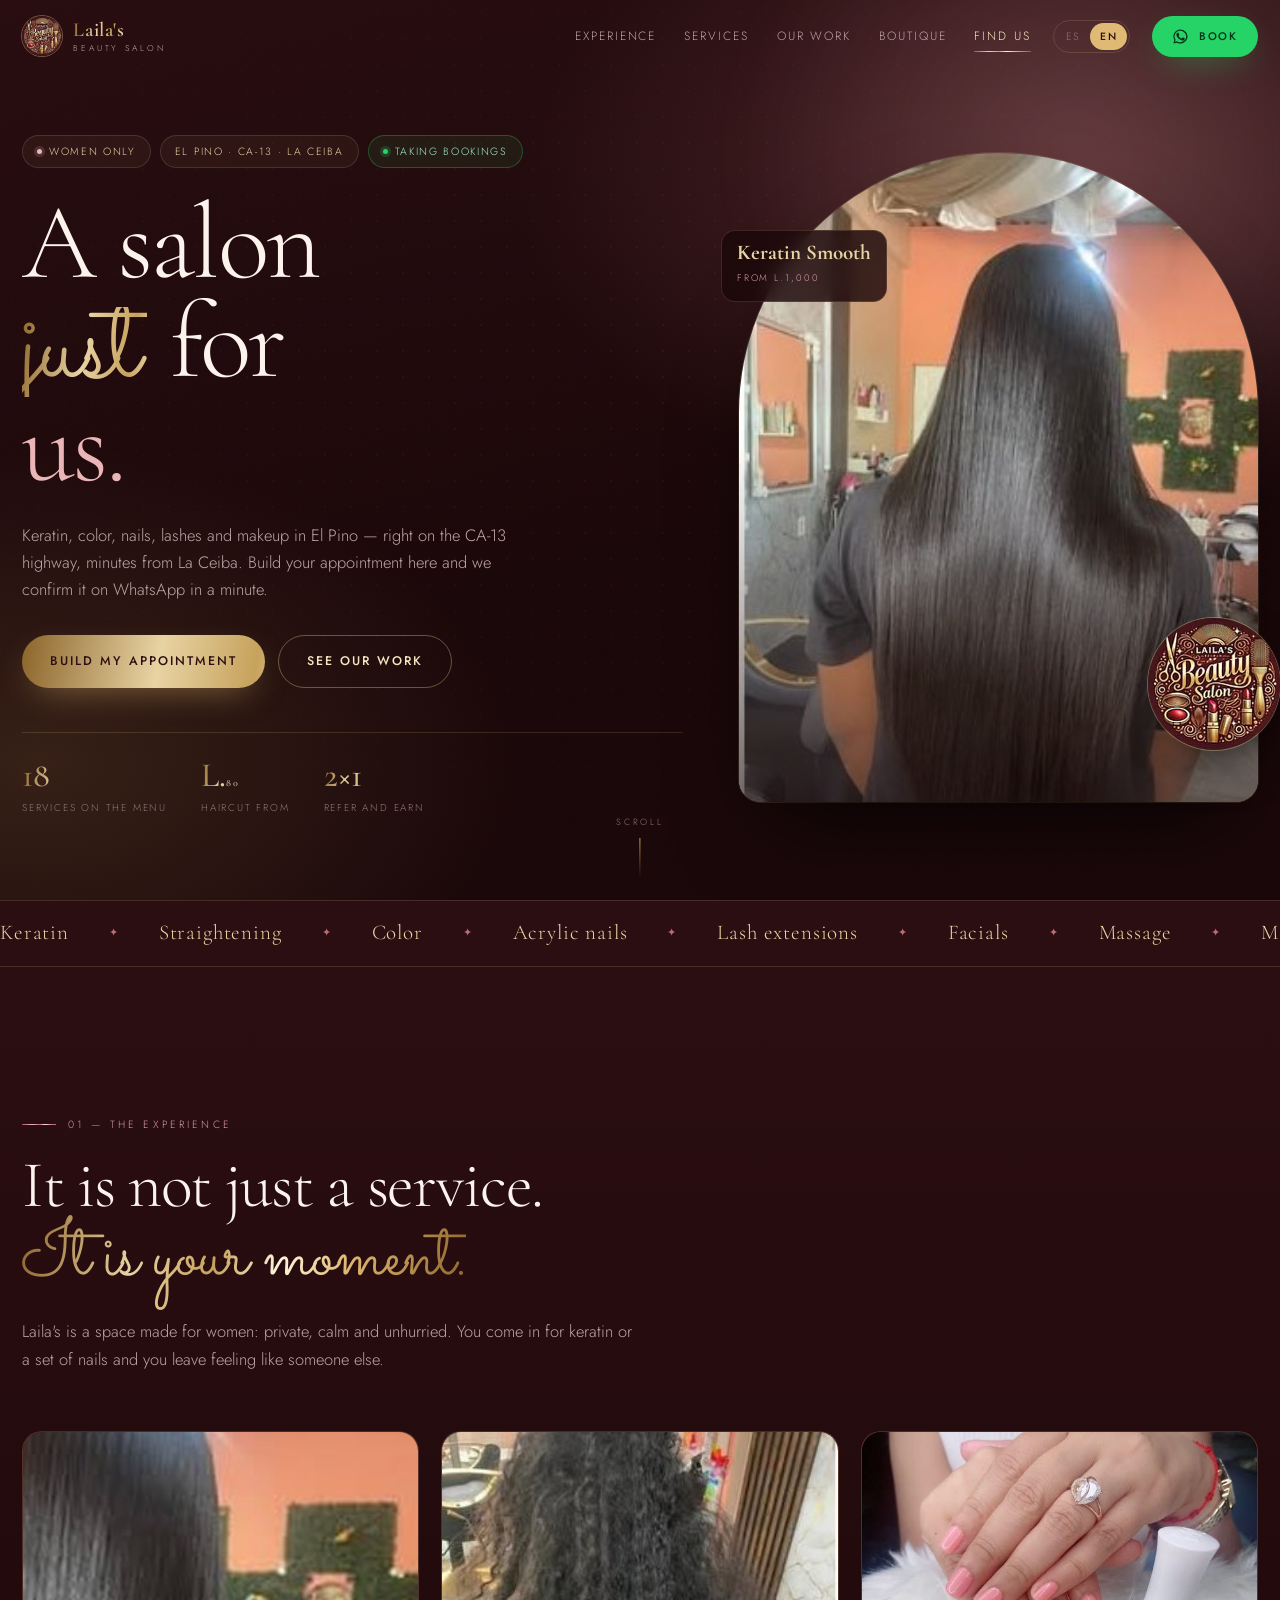
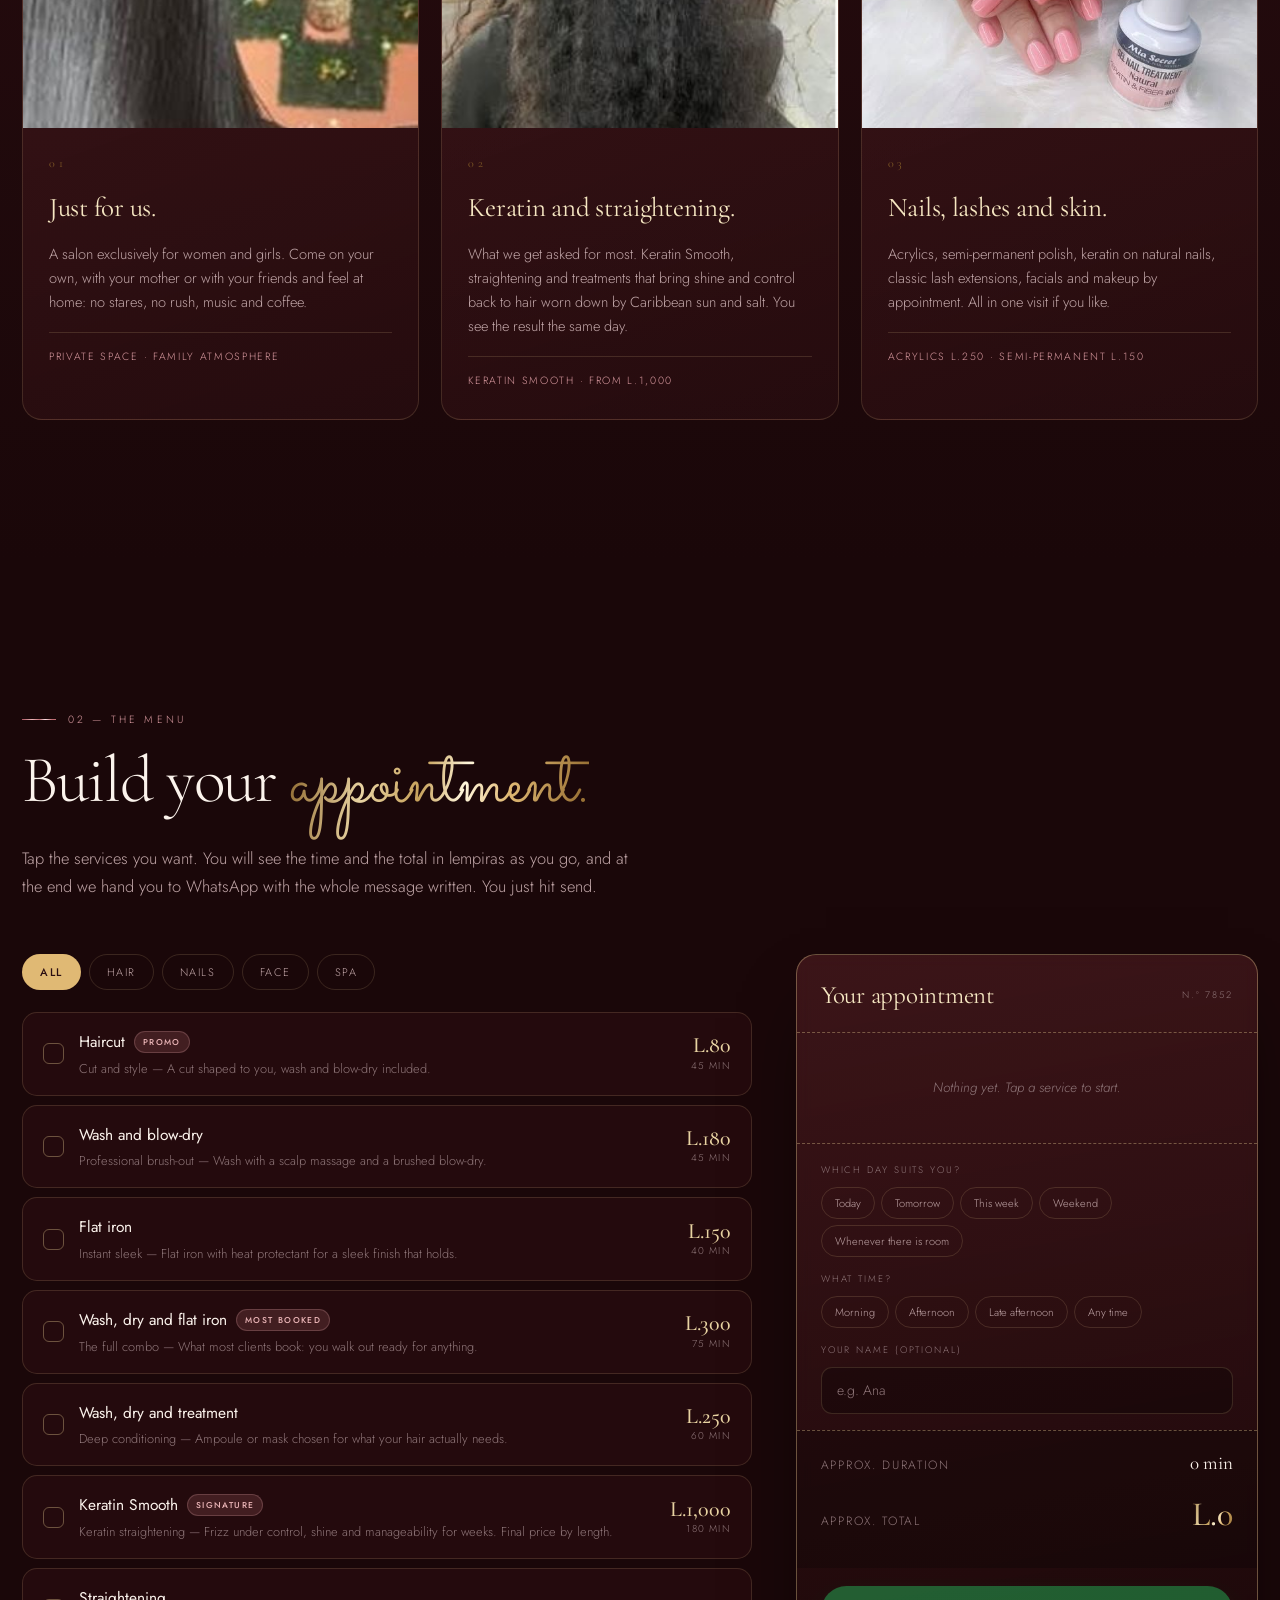
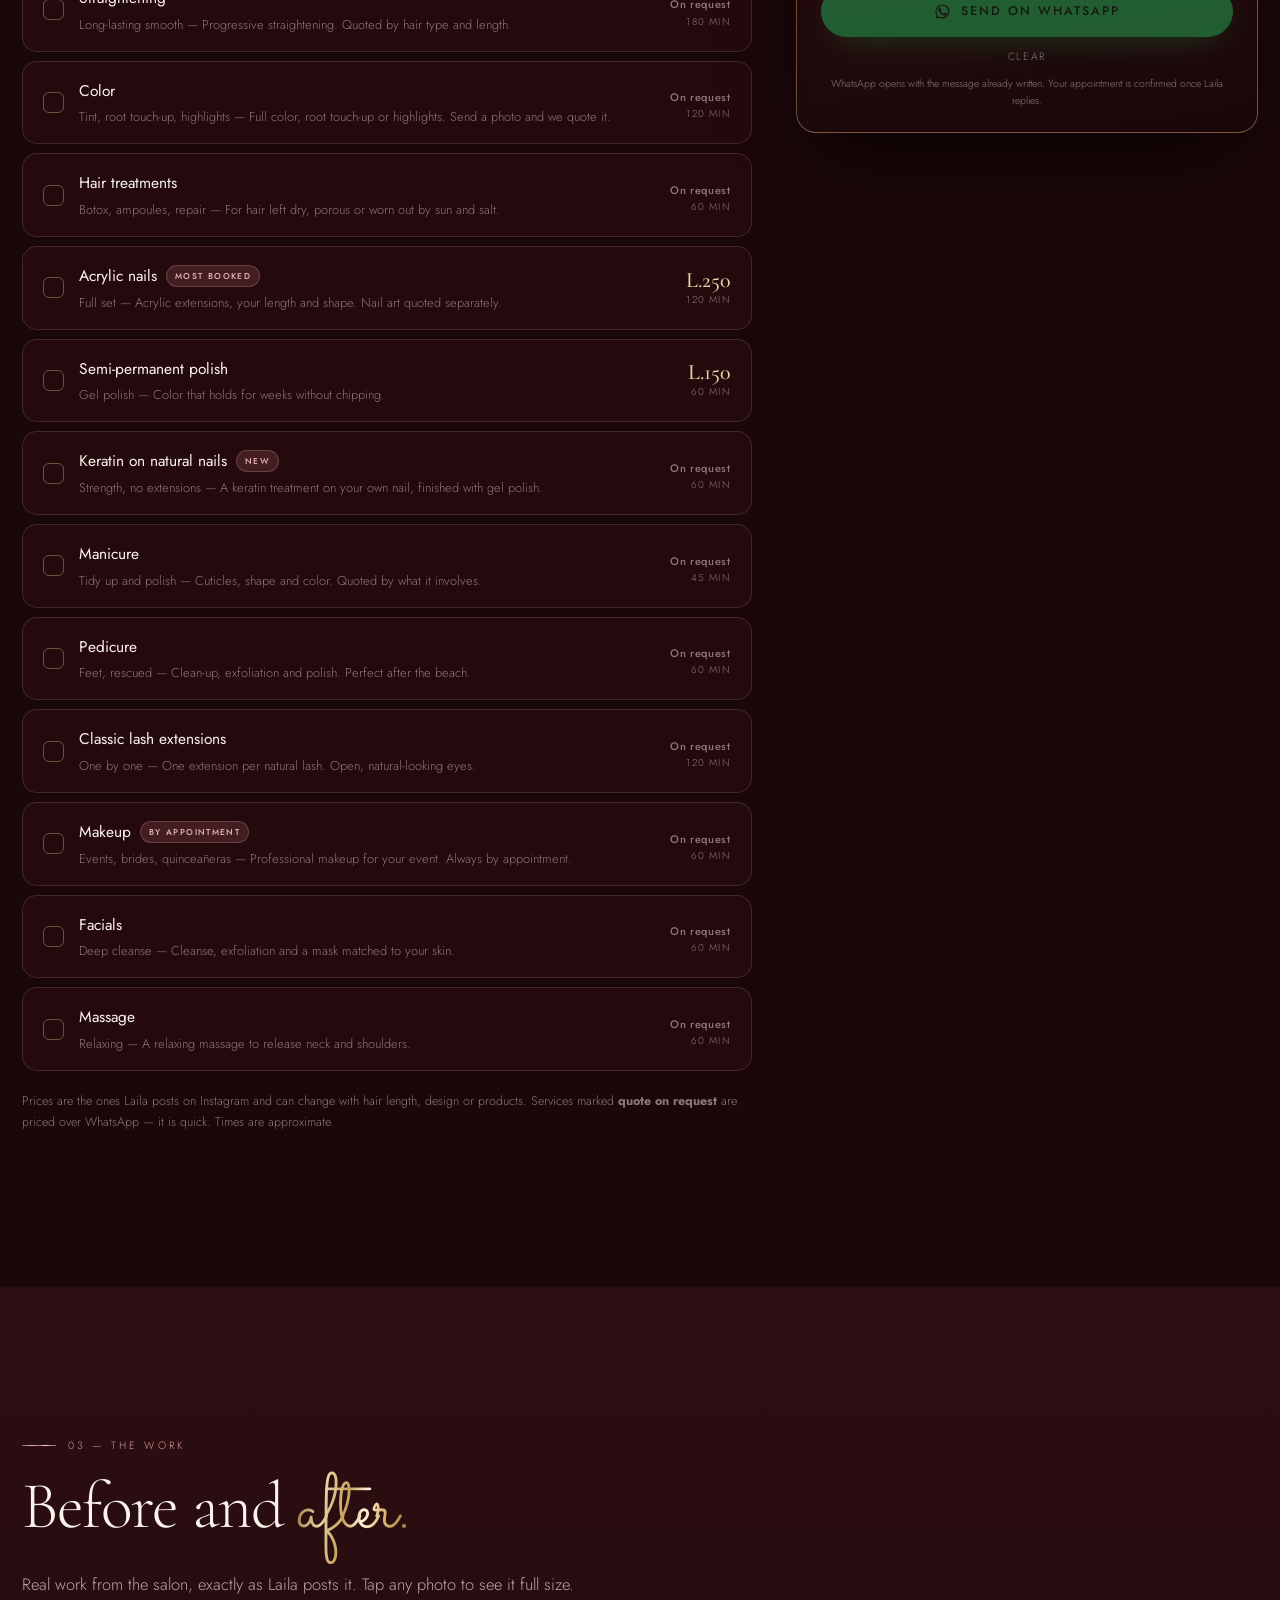
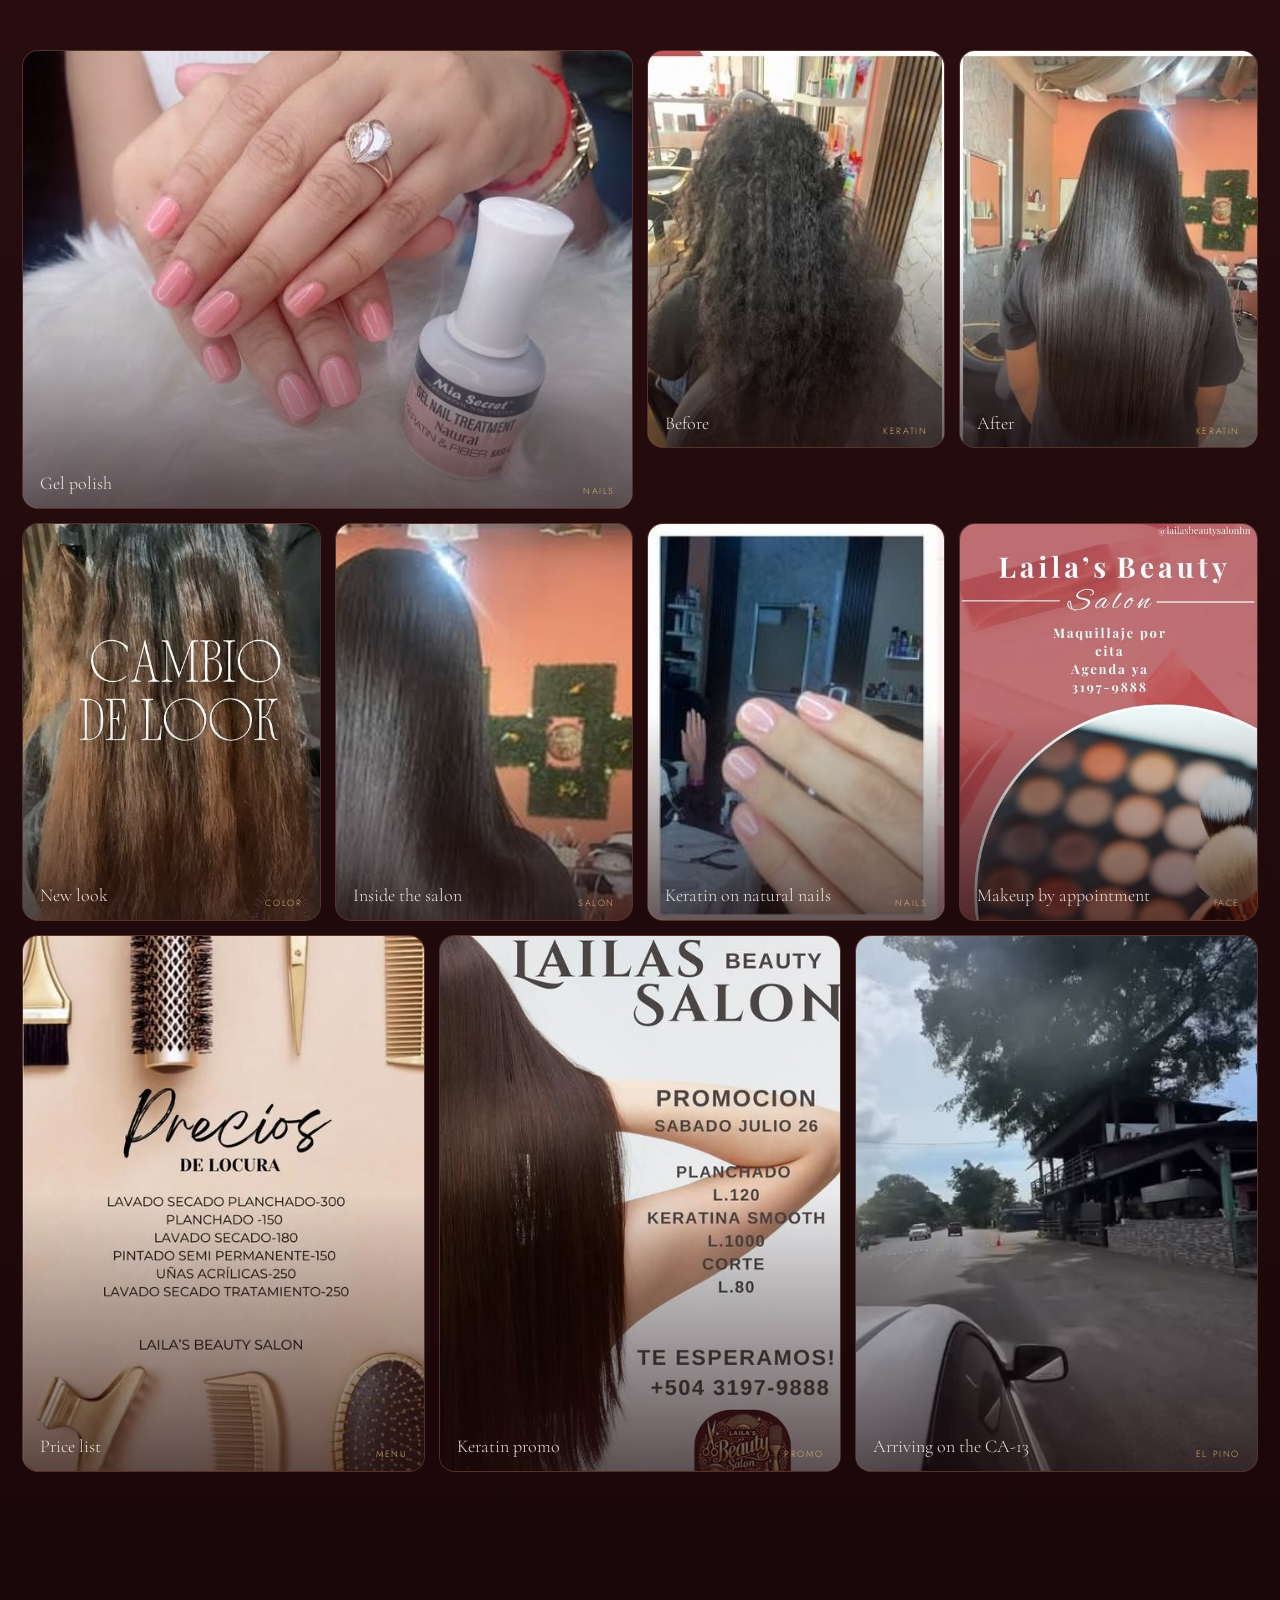
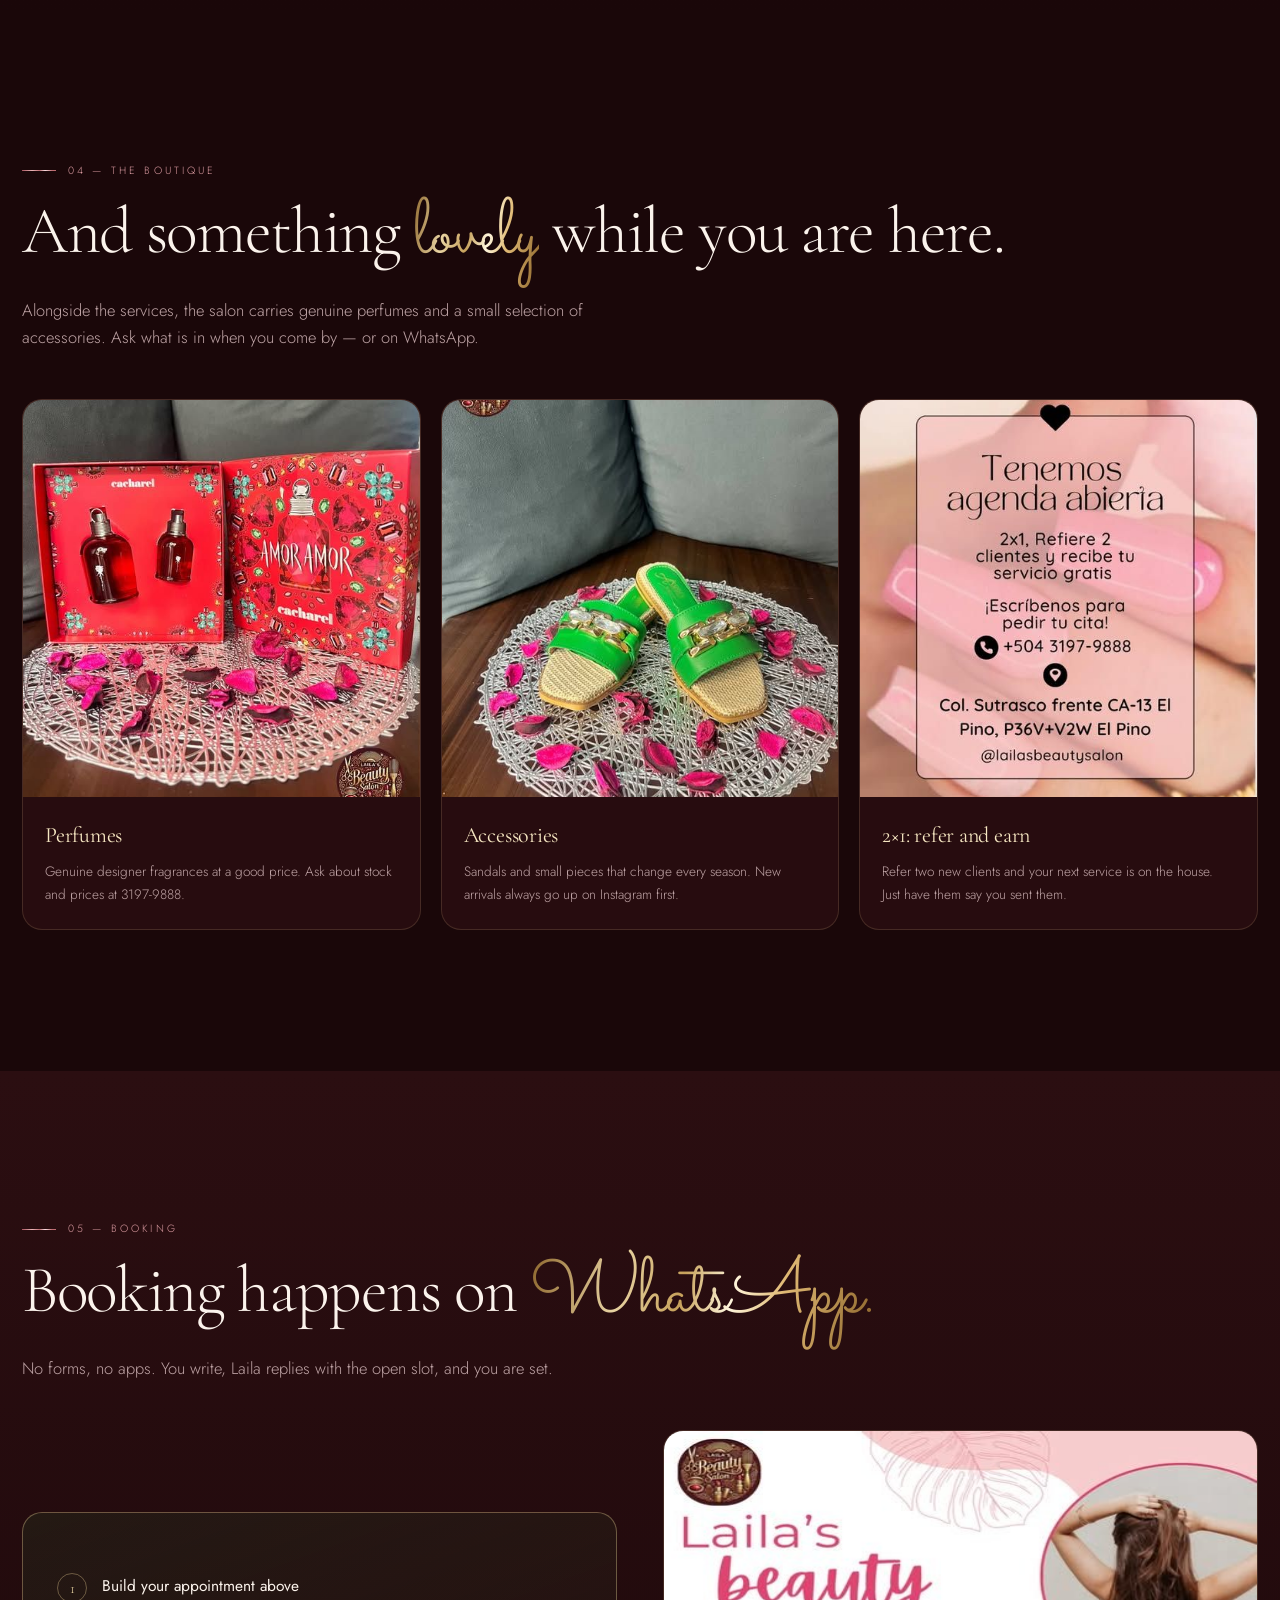
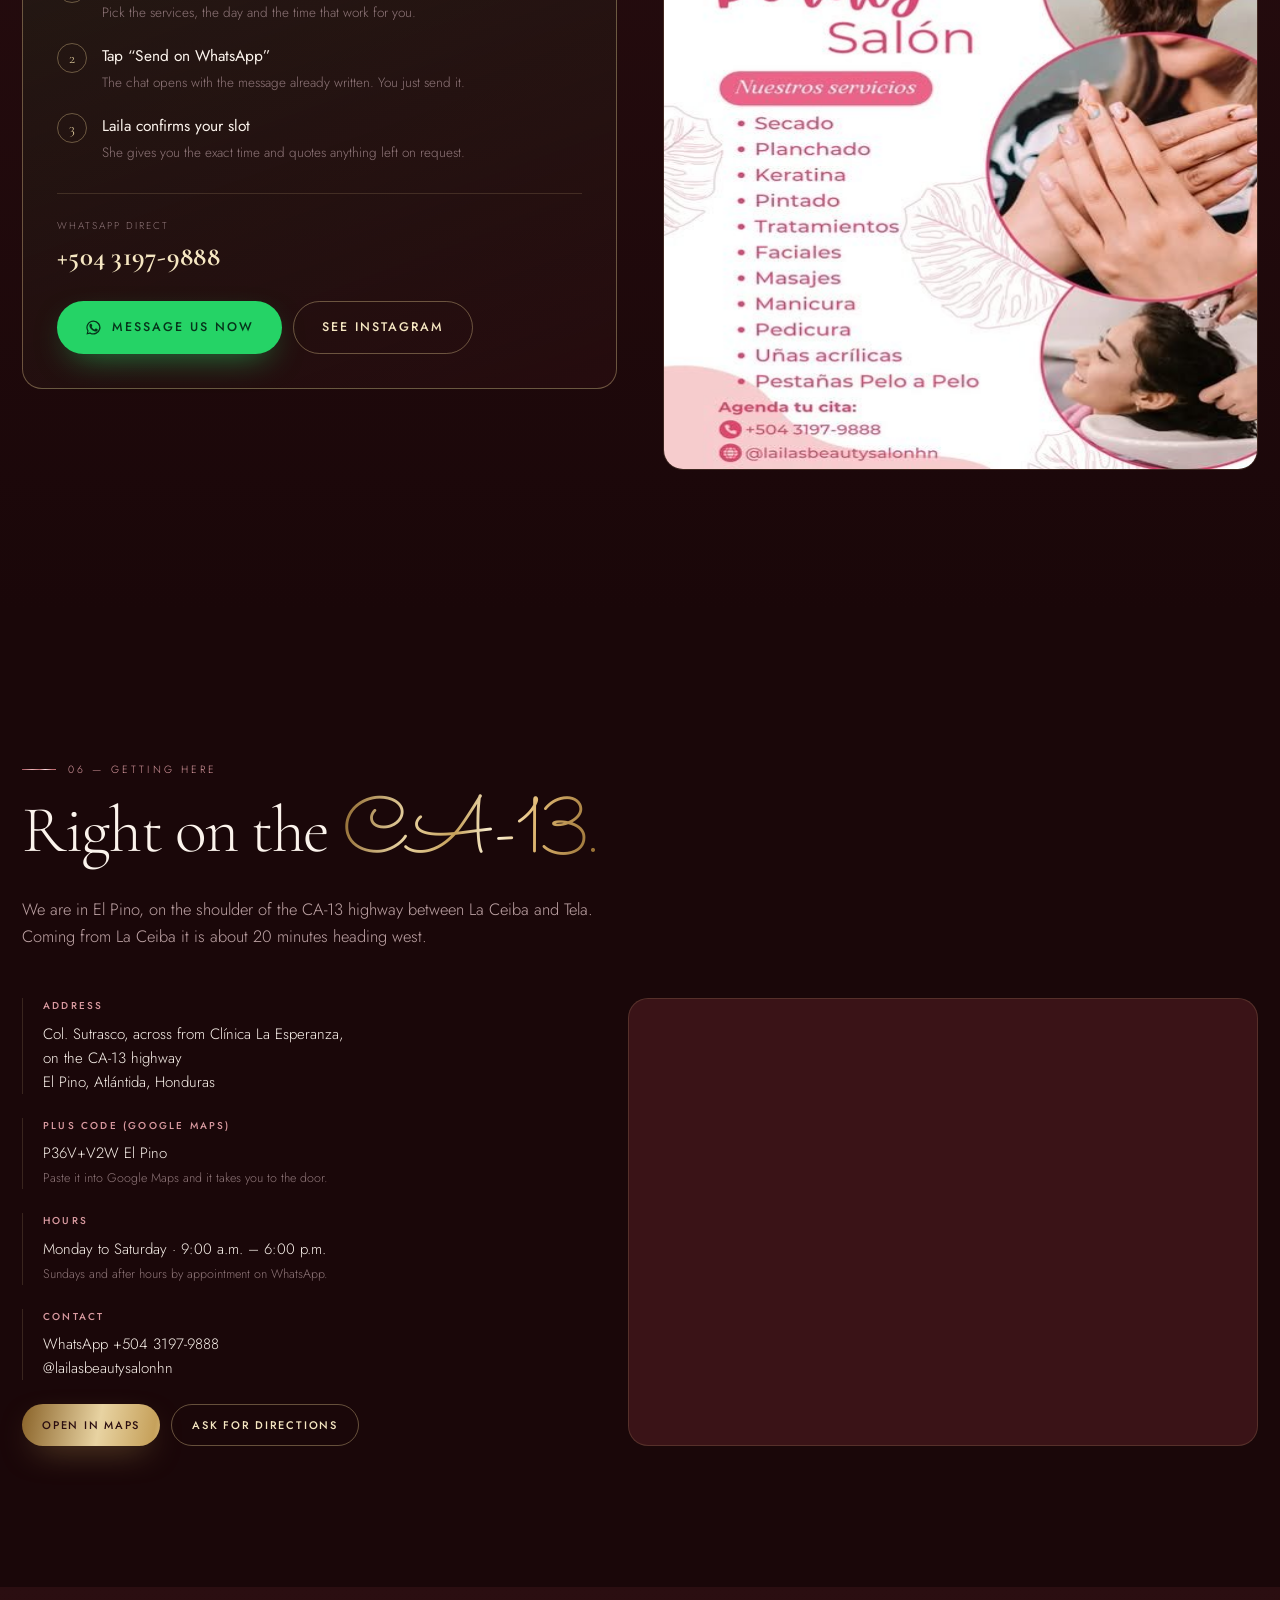
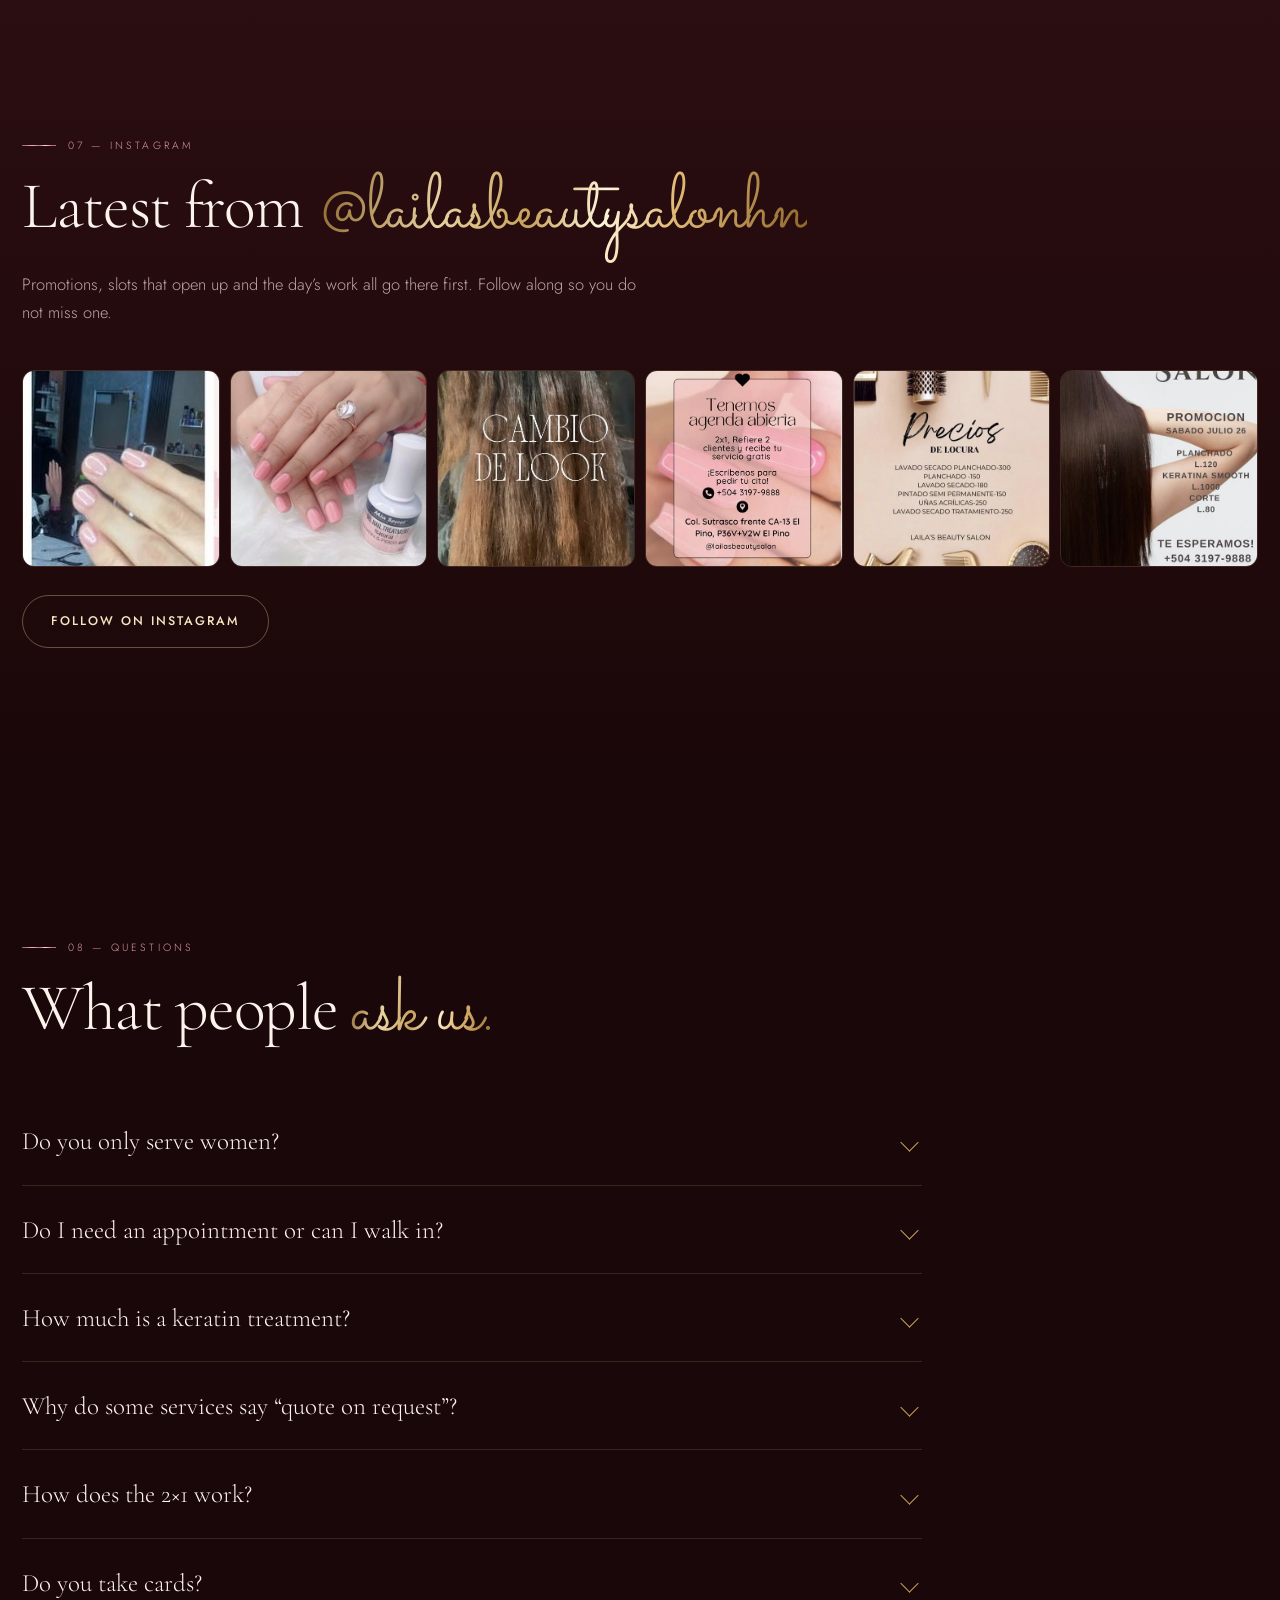
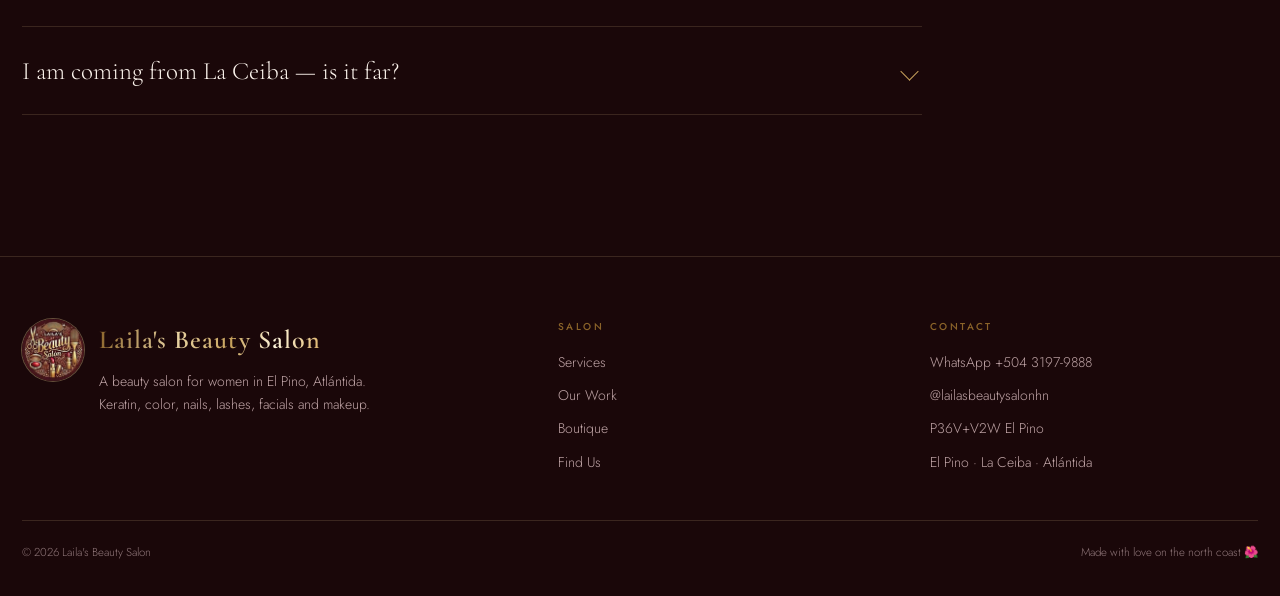
==== index.html @ b8dff47d "Laila's Beauty Salon — women-only salon site with WhatsApp booking Static site for Laila's Beauty Sa" ====
<!DOCTYPE html>
<html lang="es">
<head>
  <meta charset="UTF-8">
  <meta name="viewport" content="width=device-width, initial-scale=1.0">
  <title>Laila's Beauty Salon — Salón de belleza para mujeres · El Pino, La Ceiba</title>
  <meta name="description" content="Laila's Beauty Salon: keratinas, alisados, color, uñas acrílicas, pestañas pelo a pelo, faciales y maquillaje. Un salón solo para mujeres en El Pino, sobre la CA-13 a minutos de La Ceiba, Atlántida. Agenda tu cita por WhatsApp al +504 3197-9888.">
  <meta name="theme-color" content="#1a0709">
  <link rel="canonical" href="https://thejohncarter-ai.github.io/lailas-beauty-salon/">

  <meta property="og:type" content="website">
  <meta property="og:site_name" content="Laila's Beauty Salon">
  <meta property="og:title" content="Laila's Beauty Salon — Un salón solo para nosotras · El Pino, La Ceiba">
  <meta property="og:description" content="Keratinas, color, uñas, pestañas y maquillaje. Agenda por WhatsApp al +504 3197-9888.">
  <meta property="og:image" content="https://thejohncarter-ai.github.io/lailas-beauty-salon/assets/og.jpg">
  <meta property="og:url" content="https://thejohncarter-ai.github.io/lailas-beauty-salon/">
  <meta property="og:locale" content="es_HN">
  <meta property="og:locale:alternate" content="en_US">
  <meta name="twitter:card" content="summary_large_image">

  <link rel="icon" href="assets/favicon.svg" type="image/svg+xml">
  <link rel="apple-touch-icon" href="assets/apple-touch-icon.png">

  <link rel="preconnect" href="https://fonts.googleapis.com">
  <link rel="preconnect" href="https://fonts.gstatic.com" crossorigin>
  <link href="https://fonts.googleapis.com/css2?family=Cormorant+Garamond:ital,wght@0,300;0,400;0,500;0,600;1,300;1,400&family=Jost:wght@200;300;400;500&family=Sacramento&display=swap" rel="stylesheet">
  <link rel="stylesheet" href="css/style.css">

  <script type="application/ld+json">
  {
    "@context": "https://schema.org",
    "@type": "BeautySalon",
    "name": "Laila's Beauty Salon",
    "description": "Salón de belleza para mujeres en El Pino, Atlántida. Keratinas, alisados, color, uñas acrílicas, pestañas pelo a pelo, faciales, masajes y maquillaje.",
    "image": "https://thejohncarter-ai.github.io/lailas-beauty-salon/assets/og.jpg",
    "url": "https://thejohncarter-ai.github.io/lailas-beauty-salon/",
    "telephone": "+504-3197-9888",
    "priceRange": "L",
    "currenciesAccepted": "HNL",
    "address": {
      "@type": "PostalAddress",
      "streetAddress": "Col. Sutrasco, frente a Clínica La Esperanza, carretera CA-13",
      "addressLocality": "El Pino",
      "addressRegion": "Atlántida",
      "addressCountry": "HN"
    },
    "areaServed": ["El Pino", "La Ceiba", "El Porvenir", "Atlántida"],
    "sameAs": ["https://www.instagram.com/lailasbeautysalonhn"],
    "audience": { "@type": "PeopleAudience", "suggestedGender": "female" },
    "hasOfferCatalog": {
      "@type": "OfferCatalog",
      "name": "Servicios",
      "itemListElement": [
        { "@type": "Offer", "itemOffered": { "@type": "Service", "name": "Keratina Smooth" }, "price": "1000", "priceCurrency": "HNL" },
        { "@type": "Offer", "itemOffered": { "@type": "Service", "name": "Lavado, secado y planchado" }, "price": "300", "priceCurrency": "HNL" },
        { "@type": "Offer", "itemOffered": { "@type": "Service", "name": "Uñas acrílicas" }, "price": "250", "priceCurrency": "HNL" },
        { "@type": "Offer", "itemOffered": { "@type": "Service", "name": "Pintado semipermanente" }, "price": "150", "priceCurrency": "HNL" },
        { "@type": "Offer", "itemOffered": { "@type": "Service", "name": "Corte de cabello" }, "price": "80", "priceCurrency": "HNL" }
      ]
    }
  }
  </script>
</head>

<body class="grain">

<!-- ===== PRELOADER ===== -->
<div id="preloader">
  <div style="display:grid;place-items:center">
    <div class="pre__seal"><img src="assets/logo.jpg" alt="Laila's Beauty Salon"></div>
    <div class="pre__bar"></div>
    <div class="pre__word">Bienvenida</div>
  </div>
</div>

<!-- ===== CURSOR ===== -->
<div class="cursor is-hidden" id="cursor"><span class="cursor__dot"></span><span class="cursor__ring"></span></div>

<!-- ===== NAV ===== -->
<header class="nav" id="nav">
  <div class="nav__in">
    <a href="#top" class="brand">
      <span class="brand__seal"><img src="assets/logo.jpg" alt="" width="40" height="40"></span>
      <span class="brand__txt">
        <span class="brand__name">Laila's</span>
        <span class="brand__sub">Beauty Salon</span>
      </span>
    </a>
    <nav class="nav__links">
      <a href="#experiencia" data-i18n="nav.exp">Experiencia</a>
      <a href="#servicios" data-i18n="nav.menu">Servicios</a>
      <a href="#trabajos" data-i18n="nav.work">Trabajos</a>
      <a href="#boutique" data-i18n="nav.shop">Boutique</a>
      <a href="#ubicacion" data-i18n="nav.loc">Ubicación</a>
    </nav>
    <div class="lang" role="group" aria-label="Idioma / Language">
      <button class="lang__btn is-active" data-lang="es" aria-pressed="true">ES</button>
      <button class="lang__btn" data-lang="en" aria-pressed="false">EN</button>
    </div>
    <a href="#reservar" class="btn btn--wa btn--sm js-hide-sm" data-cursor="book">
      <svg viewBox="0 0 24 24" fill="currentColor"><path d="M17.5 14.4c-.3-.2-1.7-.9-2-1-.3-.1-.5-.1-.7.1-.2.3-.7 1-.9 1.2-.2.2-.3.2-.6.1-.3-.2-1.2-.5-2.3-1.4-.9-.8-1.4-1.7-1.6-2-.2-.3 0-.5.1-.6l.5-.5c.1-.2.2-.3.3-.5 0-.2 0-.4-.1-.5 0-.2-.7-1.6-.9-2.2-.2-.6-.5-.5-.7-.5h-.6c-.2 0-.5.1-.8.4-.3.3-1 1-1 2.5s1.1 2.9 1.2 3.1c.1.2 2.1 3.2 5 4.4.7.3 1.2.5 1.7.6.7.2 1.3.2 1.8.1.6-.1 1.7-.7 1.9-1.4.2-.7.2-1.3.2-1.4-.1-.2-.3-.3-.5-.4z"/><path d="M12 2a10 10 0 00-8.6 15.1L2 22l5-1.3A10 10 0 1012 2zm0 18.2c-1.6 0-3.1-.4-4.4-1.2l-.3-.2-3 .8.8-2.9-.2-.3A8.2 8.2 0 1112 20.2z"/></svg>
      <span data-i18n="nav.book">Agendar</span>
    </a>
    <button class="burger" id="burger" aria-label="Menú" aria-expanded="false" aria-controls="mobileMenu"><span></span><span></span><span></span></button>
  </div>
</header>

<div class="mmenu" id="mobileMenu" aria-hidden="true">
  <a href="#experiencia" data-i18n="nav.exp">Experiencia</a>
  <a href="#servicios" data-i18n="nav.menu">Servicios</a>
  <a href="#trabajos" data-i18n="nav.work">Trabajos</a>
  <a href="#boutique" data-i18n="nav.shop">Boutique</a>
  <a href="#ubicacion" data-i18n="nav.loc">Ubicación</a>
  <a href="#reservar" data-i18n="nav.book">Agendar</a>
  <div class="mmenu__foot" data-i18n="mmenu.foot">El Pino, Atlántida · WhatsApp +504 3197-9888</div>
</div>

<main id="top">

  <!-- ===== HERO ===== -->
  <section class="hero">
    <div class="hero__bg"><span class="hero__glow" data-parallax="0.02"></span></div>
    <div class="hero__in">
      <div>
        <div class="pills">
          <span class="pill"><i></i><span data-i18n="hero.pill1">Solo para mujeres</span></span>
          <span class="pill"><span data-i18n="hero.pill2">El Pino · CA-13 · La Ceiba</span></span>
          <span class="pill pill--wa"><i></i><span data-i18n="hero.pill3">Agenda abierta</span></span>
        </div>

        <h1>
          <span class="ln"><span data-i18n="hero.l1">Un salón</span></span>
          <span class="ln"><span data-i18n="hero.l2"><em>solo</em> para</span></span>
          <span class="ln"><span class="thin" data-i18n="hero.l3">nosotras.</span></span>
        </h1>

        <p class="hero__sub" data-i18n="hero.sub">Keratinas, color, uñas, pestañas y maquillaje en El Pino — sobre la carretera CA-13, a minutos de La Ceiba. Arma tu cita aquí y te la confirmamos por WhatsApp en un minuto.</p>

        <div class="hero__cta">
          <a href="#servicios" class="btn btn--gold magnetic" data-cursor="book" data-i18n="hero.cta1">Armar mi cita</a>
          <a href="#trabajos" class="btn btn--ghost magnetic" data-i18n="hero.cta2">Ver trabajos</a>
        </div>

        <div class="hero__stats">
          <div class="stat"><b data-count="17" id="svcCount">0</b><span data-i18n="hero.s1">Servicios en carta</span></div>
          <div class="stat"><b>L.<span data-count="80">0</span></b><span data-i18n="hero.s2">Corte desde</span></div>
          <div class="stat"><b>2×1</b><span data-i18n="hero.s3">Refiere y ganas</span></div>
        </div>
      </div>

      <div class="hero__art">
        <div class="hero__frame" data-parallax="0.012">
          <img src="assets/img/work/keratina-despues.jpg" alt="Cabello alisado con keratina en Laila's Beauty Salon" fetchpriority="high" width="294" height="412">
        </div>
        <div class="hero__tag">
          <b data-i18n="hero.tagB">Keratina Smooth</b>
          <span data-i18n="hero.tagS">Desde L.1,000</span>
        </div>
        <div class="hero__seal"><img src="assets/logo.jpg" alt="Sello Laila's Beauty Salon"></div>
      </div>
    </div>
    <div class="scroller"><span data-i18n="hero.scroll">Desliza</span><i></i></div>
  </section>

  <!-- ===== MARQUEE ===== -->
  <div class="marquee" aria-hidden="true">
    <div class="marquee__row" id="marquee"></div>
  </div>

  <!-- ===== EXPERIENCIA ===== -->
  <section class="sec sec--alt" id="experiencia">
    <div class="wrap">
      <div class="reveal">
        <span class="kicker" data-i18n="exp.kicker">01 — La experiencia</span>
        <h2 data-i18n="exp.title">No es solo un servicio.<br><em>Es tu momento.</em></h2>
        <p class="lede" data-i18n="exp.lede">Laila's es un espacio pensado para mujeres: privado, tranquilo y sin prisa. Vienes por una keratina o unas uñas y sales sintiéndote otra.</p>
      </div>

      <div class="exp__grid">
        <article class="card tilt reveal">
          <div class="card__img"><img src="assets/img/work/salon-interior-sm.jpg" alt="Interior del salón" loading="lazy" width="365" height="640"></div>
          <div class="card__body">
            <span class="card__n">01</span>
            <h3 data-i18n="exp.c1.t">Solo para nosotras.</h3>
            <p data-i18n="exp.c1.b">Un salón exclusivo para mujeres y niñas. Puedes venir sola, con tu mamá o con tus amigas y sentirte en casa: sin miradas, sin apuros, con música y café.</p>
            <div class="card__foot" data-i18n="exp.c1.f">Espacio privado · Ambiente familiar</div>
          </div>
        </article>

        <article class="card tilt reveal">
          <div class="card__img"><img src="assets/img/work/keratina-antes-sm.jpg" alt="Cabello antes de la keratina" loading="lazy" width="294" height="412"></div>
          <div class="card__body">
            <span class="card__n">02</span>
            <h3 data-i18n="exp.c2.t">Keratinas y alisados.</h3>
            <p data-i18n="exp.c2.b">Lo que más nos piden. Keratina Smooth, alisados y tratamientos que devuelven brillo y control al cabello dañado por el sol y la sal del Caribe. El resultado se ve el mismo día.</p>
            <div class="card__foot" data-i18n="exp.c2.f">Keratina Smooth · desde L.1,000</div>
          </div>
        </article>

        <article class="card tilt reveal">
          <div class="card__img"><img src="assets/img/work/unas-rosadas-sm.jpg" alt="Uñas con esmaltado permanente" loading="lazy" width="640" height="448"></div>
          <div class="card__body">
            <span class="card__n">03</span>
            <h3 data-i18n="exp.c3.t">Uñas, pestañas y rostro.</h3>
            <p data-i18n="exp.c3.b">Acrílicas, semipermanente, keratina en uña natural, pestañas pelo a pelo, faciales y maquillaje por cita. Todo en la misma visita si quieres.</p>
            <div class="card__foot" data-i18n="exp.c3.f">Acrílicas L.250 · Semipermanente L.150</div>
          </div>
        </article>
      </div>
    </div>
  </section>

  <!-- ===== SERVICIOS + CITA ===== -->
  <section class="sec" id="servicios">
    <div class="wrap">
      <div class="reveal">
        <span class="kicker" data-i18n="menu.kicker">02 — La carta</span>
        <h2 data-i18n="menu.title">Arma tu <em>cita.</em></h2>
        <p class="lede" data-i18n="menu.lede">Toca los servicios que quieres. Vas viendo el tiempo y el total en lempiras, y al final te llevamos a WhatsApp con todo escrito. Solo mandas el mensaje.</p>
      </div>

      <div class="menu__grid">
        <div class="reveal">
          <div class="chips" role="tablist" aria-label="Filtrar servicios">
            <button class="chip is-active" data-filter="all" aria-selected="true" data-i18n="menu.f.all">Todo</button>
            <button class="chip" data-filter="cabello" aria-selected="false" data-i18n="menu.f.hair">Cabello</button>
            <button class="chip" data-filter="unas" aria-selected="false" data-i18n="menu.f.nails">Uñas</button>
            <button class="chip" data-filter="rostro" aria-selected="false" data-i18n="menu.f.face">Rostro</button>
            <button class="chip" data-filter="spa" aria-selected="false" data-i18n="menu.f.spa">Spa</button>
          </div>
          <ul class="services" id="services"></ul>
          <p class="menu__note" data-i18n="menu.note">Los precios son los que Laila publica en Instagram y pueden cambiar según el largo del cabello, el diseño o los productos. Los servicios marcados <b>a consultar</b> se cotizan por WhatsApp — es rápido. Los tiempos son aproximados.</p>
        </div>

        <!-- TICKET -->
        <aside class="ticket reveal" aria-label="Tu cita">
          <div class="ticket__top">
            <h3 data-i18n="ticket.title">Tu cita</h3>
            <span class="ticket__no">N.º <span id="ticketNo">0000</span></span>
          </div>

          <div class="ticket__body" id="ticketLines"></div>

          <div class="ticket__when">
            <span class="ticket__lbl" data-i18n="ticket.day">¿Qué día te queda mejor?</span>
            <div class="mini" id="dayChips"></div>

            <span class="ticket__lbl" data-i18n="ticket.time">¿A qué hora?</span>
            <div class="mini" id="timeChips"></div>

            <span class="ticket__lbl" data-i18n="ticket.name">Tu nombre (opcional)</span>
            <input class="field" id="clientName" type="text" autocomplete="given-name" maxlength="40" placeholder="Ej. Ana" data-i18n-ph="ticket.namePh">
          </div>

          <div class="ticket__sum">
            <div class="ticket__row"><span data-i18n="ticket.dur">Duración aprox.</span><b id="ticketTime">0 min</b></div>
            <div class="ticket__row ticket__row--total"><span data-i18n="ticket.total">Total aprox.</span><b id="ticketTotal">L.0</b></div>
          </div>

          <div class="ticket__preview" id="waPreview" aria-live="polite"></div>

          <div class="ticket__foot">
            <a class="btn btn--wa btn--block" id="waBook" href="#" target="_blank" rel="noopener" data-cursor="book">
              <svg viewBox="0 0 24 24" fill="currentColor"><path d="M17.5 14.4c-.3-.2-1.7-.9-2-1-.3-.1-.5-.1-.7.1-.2.3-.7 1-.9 1.2-.2.2-.3.2-.6.1-.3-.2-1.2-.5-2.3-1.4-.9-.8-1.4-1.7-1.6-2-.2-.3 0-.5.1-.6l.5-.5c.1-.2.2-.3.3-.5 0-.2 0-.4-.1-.5 0-.2-.7-1.6-.9-2.2-.2-.6-.5-.5-.7-.5h-.6c-.2 0-.5.1-.8.4-.3.3-1 1-1 2.5s1.1 2.9 1.2 3.1c.1.2 2.1 3.2 5 4.4.7.3 1.2.5 1.7.6.7.2 1.3.2 1.8.1.6-.1 1.7-.7 1.9-1.4.2-.7.2-1.3.2-1.4-.1-.2-.3-.3-.5-.4z"/><path d="M12 2a10 10 0 00-8.6 15.1L2 22l5-1.3A10 10 0 1012 2zm0 18.2c-1.6 0-3.1-.4-4.4-1.2l-.3-.2-3 .8.8-2.9-.2-.3A8.2 8.2 0 1112 20.2z"/></svg>
              <span data-i18n="ticket.book">Enviar por WhatsApp</span>
            </a>
            <button class="ticket__clear" id="ticketClear" data-i18n="ticket.clear">Limpiar</button>
            <p class="ticket__fine" data-i18n="ticket.fine">Se abre WhatsApp con el mensaje ya escrito. Tu cita queda confirmada cuando Laila te responde.</p>
          </div>
        </aside>
      </div>
    </div>
  </section>

  <!-- ===== TRABAJOS ===== -->
  <section class="sec sec--alt" id="trabajos">
    <div class="wrap">
      <div class="reveal">
        <span class="kicker" data-i18n="work.kicker">03 — El trabajo</span>
        <h2 data-i18n="work.title">Antes y <em>después.</em></h2>
        <p class="lede" data-i18n="work.lede">Trabajos reales del salón, tal como los publica Laila. Toca cualquier foto para verla en grande.</p>
      </div>
      <div class="gal" id="gallery"></div>
    </div>
  </section>

  <!-- ===== BOUTIQUE ===== -->
  <section class="sec" id="boutique">
    <div class="wrap">
      <div class="reveal">
        <span class="kicker" data-i18n="shop.kicker">04 — La boutique</span>
        <h2 data-i18n="shop.title">Y de paso, <em>algo lindo.</em></h2>
        <p class="lede" data-i18n="shop.lede">Además de los servicios, en el salón encuentras perfumes originales y accesorios seleccionados. Pregunta por lo que hay disponible cuando vengas — o por WhatsApp.</p>
      </div>
      <div class="boutique">
        <article class="bcard reveal">
          <div class="bcard__img"><img src="assets/img/work/perfumes-sm.jpg" alt="Perfumes a la venta en el salón" loading="lazy" width="563" height="640"></div>
          <div class="bcard__b">
            <h4 data-i18n="shop.c1.t">Perfumes</h4>
            <p data-i18n="shop.c1.b">Fragancias originales de marca a buen precio. Consulta disponibilidad y precios al 3197-9888.</p>
          </div>
        </article>
        <article class="bcard reveal">
          <div class="bcard__img"><img src="assets/img/work/boutique-sandalias-sm.jpg" alt="Sandalias a la venta en el salón" loading="lazy" width="512" height="640"></div>
          <div class="bcard__b">
            <h4 data-i18n="shop.c2.t">Accesorios</h4>
            <p data-i18n="shop.c2.b">Sandalias y detalles que van cambiando cada temporada. Lo nuevo siempre sale primero en el Instagram.</p>
          </div>
        </article>
        <article class="bcard reveal">
          <div class="bcard__img"><img src="assets/img/work/agenda-abierta-sm.jpg" alt="Promoción 2x1: refiere dos clientas" loading="lazy" width="517" height="640"></div>
          <div class="bcard__b">
            <h4 data-i18n="shop.c3.t">2×1: refiere y ganas</h4>
            <p data-i18n="shop.c3.b">Refiere a dos clientas nuevas y tu siguiente servicio va por cuenta de la casa. Solo diles que llegaron de tu parte.</p>
          </div>
        </article>
      </div>
    </div>
  </section>

  <!-- ===== RESERVAR ===== -->
  <section class="sec sec--alt" id="reservar">
    <div class="wrap">
      <div class="reveal">
        <span class="kicker" data-i18n="book.kicker">05 — Reservar</span>
        <h2 data-i18n="book.title">Se agenda por <em>WhatsApp.</em></h2>
        <p class="lede" data-i18n="book.lede">Nada de formularios ni apps. Escribes, Laila te responde con el horario disponible y listo.</p>
      </div>

      <div class="book">
        <div class="book__panel reveal">
          <ol class="steps">
            <li><div><b data-i18n="book.s1t">Arma tu cita arriba</b><span data-i18n="book.s1b">Elige los servicios, el día y la hora que te acomodan.</span></div></li>
            <li><div><b data-i18n="book.s2t">Toca "Enviar por WhatsApp"</b><span data-i18n="book.s2b">Se abre el chat con el mensaje ya escrito. Solo lo mandas.</span></div></li>
            <li><div><b data-i18n="book.s3t">Laila confirma tu cupo</b><span data-i18n="book.s3b">Te dice la hora exacta y, si hace falta, te cotiza lo que quedó a consultar.</span></div></li>
          </ol>
          <div class="book__num">
            <div>
              <span data-i18n="book.numLbl">WhatsApp directo</span>
              <b>+504 3197-9888</b>
            </div>
          </div>
          <div style="display:flex;gap:11px;flex-wrap:wrap;margin-top:22px">
            <a class="btn btn--wa js-wa-plain" href="#" target="_blank" rel="noopener" data-cursor="book">
              <svg viewBox="0 0 24 24" fill="currentColor"><path d="M17.5 14.4c-.3-.2-1.7-.9-2-1-.3-.1-.5-.1-.7.1-.2.3-.7 1-.9 1.2-.2.2-.3.2-.6.1-.3-.2-1.2-.5-2.3-1.4-.9-.8-1.4-1.7-1.6-2-.2-.3 0-.5.1-.6l.5-.5c.1-.2.2-.3.3-.5 0-.2 0-.4-.1-.5 0-.2-.7-1.6-.9-2.2-.2-.6-.5-.5-.7-.5h-.6c-.2 0-.5.1-.8.4-.3.3-1 1-1 2.5s1.1 2.9 1.2 3.1c.1.2 2.1 3.2 5 4.4.7.3 1.2.5 1.7.6.7.2 1.3.2 1.8.1.6-.1 1.7-.7 1.9-1.4.2-.7.2-1.3.2-1.4-.1-.2-.3-.3-.5-.4z"/><path d="M12 2a10 10 0 00-8.6 15.1L2 22l5-1.3A10 10 0 1012 2zm0 18.2c-1.6 0-3.1-.4-4.4-1.2l-.3-.2-3 .8.8-2.9-.2-.3A8.2 8.2 0 1112 20.2z"/></svg>
              <span data-i18n="book.waBtn">Escribir ahora</span>
            </a>
            <a class="btn btn--ghost" href="https://www.instagram.com/lailasbeautysalonhn" target="_blank" rel="noopener" data-i18n="book.ig">Ver Instagram</a>
          </div>
        </div>

        <div class="reveal">
          <img src="assets/img/work/servicios-poster.jpg" alt="Lista de servicios de Laila's Beauty Salon" loading="lazy" width="480" height="640" style="border-radius:var(--radius);border:1px solid var(--line);width:100%">
        </div>
      </div>
    </div>
  </section>

  <!-- ===== UBICACIÓN ===== -->
  <section class="sec" id="ubicacion">
    <div class="wrap">
      <div class="reveal">
        <span class="kicker" data-i18n="loc.kicker">06 — Cómo llegar</span>
        <h2 data-i18n="loc.title">Sobre la <em>CA-13.</em></h2>
        <p class="lede" data-i18n="loc.lede">Estamos en El Pino, a orilla de la carretera CA-13 entre La Ceiba y Tela. Si vienes de La Ceiba son unos 20 minutos manejando hacia el oeste.</p>
      </div>

      <div class="loc">
        <div class="loc__info reveal">
          <div class="info">
            <b data-i18n="loc.addr">Dirección</b>
            <p data-i18n="loc.addrV">Col. Sutrasco, frente a Clínica La Esperanza,<br>a orilla de la carretera CA-13<br>El Pino, Atlántida, Honduras</p>
          </div>
          <div class="info">
            <b data-i18n="loc.code">Código Plus (Google Maps)</b>
            <p>P36V+V2W El Pino<br><small data-i18n="loc.codeV">Pégalo en Google Maps y te lleva a la puerta.</small></p>
          </div>
          <div class="info">
            <b data-i18n="loc.hours">Horario</b>
            <p id="hoursLine">Lunes a sábado · 9:00 a.m. – 6:00 p.m.<br><small data-i18n="loc.hoursV">Domingos y fuera de horario, con cita previa por WhatsApp.</small></p>
          </div>
          <div class="info">
            <b data-i18n="loc.contact">Contacto</b>
            <p><a class="js-wa-plain" href="#" target="_blank" rel="noopener">WhatsApp +504 3197-9888</a><br><a href="https://www.instagram.com/lailasbeautysalonhn" target="_blank" rel="noopener">@lailasbeautysalonhn</a></p>
          </div>
          <div style="display:flex;gap:11px;flex-wrap:wrap">
            <a class="btn btn--gold btn--sm" href="https://www.google.com/maps/search/?api=1&query=P36V%2BV2W+El+Pino+Honduras" target="_blank" rel="noopener" data-i18n="loc.maps">Abrir en Maps</a>
            <a class="btn btn--ghost btn--sm js-wa-plain" href="#" target="_blank" rel="noopener" data-i18n="loc.ask">Preguntar cómo llegar</a>
          </div>
        </div>

        <div class="map reveal">
          <iframe title="Mapa — Laila's Beauty Salon, El Pino, Atlántida" src="https://www.google.com/maps?q=P36V%2BV2W%20El%20Pino%20Honduras&z=15&output=embed" loading="lazy" referrerpolicy="no-referrer-when-downgrade" allowfullscreen></iframe>
        </div>
      </div>
    </div>
  </section>

  <!-- ===== INSTAGRAM ===== -->
  <section class="sec sec--alt">
    <div class="wrap">
      <div class="reveal">
        <span class="kicker" data-i18n="ig.kicker">07 — Instagram</span>
        <h2 data-i18n="ig.title">Lo último de <em>@lailasbeautysalonhn</em></h2>
        <p class="lede" data-i18n="ig.lede">Promociones, cupos que se abren y trabajos del día se publican primero ahí. Síguenos para no perderte una.</p>
      </div>
      <div class="ig" id="igStrip"></div>
      <div style="margin-top:28px">
        <a class="btn btn--ghost" href="https://www.instagram.com/lailasbeautysalonhn" target="_blank" rel="noopener" data-i18n="ig.cta">Seguir en Instagram</a>
      </div>
    </div>
  </section>

  <!-- ===== FAQ ===== -->
  <section class="sec">
    <div class="wrap">
      <div class="reveal">
        <span class="kicker" data-i18n="faq.kicker">08 — Preguntas</span>
        <h2 data-i18n="faq.title">Lo que más nos <em>preguntan.</em></h2>
      </div>
      <div class="faq reveal">
        <details>
          <summary data-i18n="faq.q1">¿Atienden solo a mujeres?</summary>
          <p data-i18n="faq.a1">Sí. Laila's es un salón para mujeres y niñas. Es parte de lo que hace que el espacio se sienta tranquilo y privado.</p>
        </details>
        <details>
          <summary data-i18n="faq.q2">¿Necesito cita o puedo llegar?</summary>
          <p data-i18n="faq.a2">Puedes llegar, pero con cita te aseguras el cupo y no esperas. La keratina, el maquillaje y las pestañas siempre se hacen con cita porque llevan más tiempo.</p>
        </details>
        <details>
          <summary data-i18n="faq.q3">¿Cuánto cuesta una keratina?</summary>
          <p data-i18n="faq.a3">La Keratina Smooth arranca en L.1,000. El precio final depende del largo y el grosor del cabello, así que lo confirmamos cuando te vemos o con una foto por WhatsApp.</p>
        </details>
        <details>
          <summary data-i18n="faq.q4">¿Por qué algunos servicios dicen "a consultar"?</summary>
          <p data-i18n="faq.a4">Porque el precio cambia según el caso: el largo del cabello, el diseño de las uñas, el tipo de facial. Mándanos una foto por WhatsApp y te damos el precio exacto en minutos.</p>
        </details>
        <details>
          <summary data-i18n="faq.q5">¿Cómo funciona el 2×1?</summary>
          <p data-i18n="faq.a5">Refiere a dos clientas nuevas y tu siguiente servicio es gratis. Solo pídeles que digan que llegaron de tu parte cuando agenden.</p>
        </details>
        <details>
          <summary data-i18n="faq.q6">¿Aceptan tarjeta?</summary>
          <p data-i18n="faq.a6">Pregúntanos por WhatsApp antes de venir para confirmarte las formas de pago disponibles ese día.</p>
        </details>
        <details>
          <summary data-i18n="faq.q7">Vengo de La Ceiba, ¿me queda lejos?</summary>
          <p data-i18n="faq.a7">Son unos 20 minutos por la CA-13 rumbo a Tela. Estamos a orilla de carretera en El Pino, frente a Clínica La Esperanza, con parqueo al frente.</p>
        </details>
      </div>
    </div>
  </section>
</main>

<!-- ===== FOOTER ===== -->
<footer class="foot">
  <div class="wrap">
    <div class="foot__grid">
      <div class="foot__brand">
        <span class="brand__seal"><img src="assets/logo.jpg" alt="" width="62" height="62"></span>
        <div>
          <div class="brand__name" style="font-size:26px">Laila's Beauty Salon</div>
          <p style="color:var(--muted);font-size:14px;margin-top:8px;max-width:38ch" data-i18n="foot.blurb">Salón de belleza para mujeres en El Pino, Atlántida. Keratinas, color, uñas, pestañas, faciales y maquillaje.</p>
        </div>
      </div>
      <div>
        <h5 data-i18n="foot.h1">Salón</h5>
        <ul class="foot__links">
          <li><a href="#servicios" data-i18n="nav.menu">Servicios</a></li>
          <li><a href="#trabajos" data-i18n="nav.work">Trabajos</a></li>
          <li><a href="#boutique" data-i18n="nav.shop">Boutique</a></li>
          <li><a href="#ubicacion" data-i18n="nav.loc">Ubicación</a></li>
        </ul>
      </div>
      <div>
        <h5 data-i18n="foot.h2">Contacto</h5>
        <ul class="foot__links">
          <li><a class="js-wa-plain" href="#" target="_blank" rel="noopener">WhatsApp +504 3197-9888</a></li>
          <li><a href="https://www.instagram.com/lailasbeautysalonhn" target="_blank" rel="noopener">@lailasbeautysalonhn</a></li>
          <li><a href="https://www.google.com/maps/search/?api=1&query=P36V%2BV2W+El+Pino+Honduras" target="_blank" rel="noopener">P36V+V2W El Pino</a></li>
          <li data-i18n="foot.area">El Pino · La Ceiba · Atlántida</li>
        </ul>
      </div>
    </div>
    <div class="foot__bar">
      <span>© <span id="year">2026</span> Laila's Beauty Salon</span>
      <span data-i18n="foot.made">Hecho con cariño en la costa norte 🌺</span>
    </div>
  </div>
</footer>

<!-- ===== LIGHTBOX ===== -->
<div class="lightbox" id="lightbox" aria-hidden="true" role="dialog" aria-modal="true">
  <button class="lb__btn" id="lbClose" aria-label="Cerrar"><svg viewBox="0 0 24 24"><path d="M6 6l12 12M18 6L6 18"/></svg></button>
  <button class="lb__btn" id="lbPrev" aria-label="Anterior"><svg viewBox="0 0 24 24"><path d="M15 5l-7 7 7 7"/></svg></button>
  <button class="lb__btn" id="lbNext" aria-label="Siguiente"><svg viewBox="0 0 24 24"><path d="M9 5l7 7-7 7"/></svg></button>
  <div>
    <img id="lbImg" src="" alt="">
    <div class="lb__cap" id="lbCap"></div>
  </div>
</div>

<!-- ===== FAB ===== -->
<a class="fab js-wa-plain" id="fab" href="#" target="_blank" rel="noopener" data-cursor="book">
  <svg viewBox="0 0 24 24" fill="currentColor"><path d="M17.5 14.4c-.3-.2-1.7-.9-2-1-.3-.1-.5-.1-.7.1-.2.3-.7 1-.9 1.2-.2.2-.3.2-.6.1-.3-.2-1.2-.5-2.3-1.4-.9-.8-1.4-1.7-1.6-2-.2-.3 0-.5.1-.6l.5-.5c.1-.2.2-.3.3-.5 0-.2 0-.4-.1-.5 0-.2-.7-1.6-.9-2.2-.2-.6-.5-.5-.7-.5h-.6c-.2 0-.5.1-.8.4-.3.3-1 1-1 2.5s1.1 2.9 1.2 3.1c.1.2 2.1 3.2 5 4.4.7.3 1.2.5 1.7.6.7.2 1.3.2 1.8.1.6-.1 1.7-.7 1.9-1.4.2-.7.2-1.3.2-1.4-.1-.2-.3-.3-.5-.4z"/><path d="M12 2a10 10 0 00-8.6 15.1L2 22l5-1.3A10 10 0 1012 2zm0 18.2c-1.6 0-3.1-.4-4.4-1.2l-.3-.2-3 .8.8-2.9-.2-.3A8.2 8.2 0 1112 20.2z"/></svg>
  <span data-i18n="fab.label">Agendar</span>
</a>

<script src="js/i18n.js"></script>
<script src="js/main.js"></script>
</body>
</html>
---- css/style.css ----
/* =====================================================================
   LAILA'S BEAUTY SALON — El Pino, Atlántida (a minutos de La Ceiba)
   Oxblood + oro viejo + blush. Femenino, cálido, elegante.
   Paleta tomada del logo de Laila (#47191C base, oro, rosa palo).
   ===================================================================== */

:root {
  /* — vino / oxblood, del logo — */
  --wine-900: #1a0709;
  --wine-800: #2b0e11;
  --wine-700: #3a1317;
  --wine-600: #47191c;
  --wine-500: #5e2328;
  --wine-400: #74323a;

  /* — oro viejo — */
  --gold-700: #8a6329;
  --gold:     #c6a15b;
  --gold-300: #e0b974;
  --gold-200: #e8d3a2;
  --gold-100: #f6e7c2;

  /* — rosa / blush, de sus plantillas — */
  --rose:     #be6d73;
  --rose-300: #d99aa0;
  --rose-200: #eab5b7;
  --blush:    #f7e2e4;

  --cream:  #fbf3ec;
  --muted:  #bfa4a6;
  --muted-2:#8f7679;

  --line:        rgba(226, 200, 142, 0.16);
  --line-strong: rgba(226, 200, 142, 0.38);
  --line-rose:   rgba(234, 181, 183, 0.22);

  --foil: linear-gradient(100deg, #8a6329 0%, #e8d3a2 26%, #c6a15b 44%, #fff6dc 58%, #e0b974 72%, #8a6329 100%);
  --foil-rose: linear-gradient(100deg, #a8555f 0%, #eab5b7 30%, #be6d73 52%, #f9dfe2 68%, #be6d73 88%);

  --display: 'Cormorant Garamond', 'Playfair Display', Georgia, serif;
  --script:  'Sacramento', 'Cormorant Garamond', cursive;
  --sans:    'Jost', 'Manrope', system-ui, -apple-system, sans-serif;

  --ease:    cubic-bezier(0.22, 1, 0.36, 1);
  --ease-io: cubic-bezier(0.65, 0, 0.35, 1);
  --nav-h: 74px;
  --radius: 20px;
  --wa: #25d366;
}

*, *::before, *::after { box-sizing: border-box; }

html {
  scroll-behavior: smooth;
  -webkit-text-size-adjust: 100%;
  scrollbar-width: thin;
  scrollbar-color: rgba(198, 161, 91, 0.45) var(--wine-900);
  overflow-x: clip;
}
::-webkit-scrollbar { width: 9px; height: 9px; }
::-webkit-scrollbar-track { background: var(--wine-900); }
::-webkit-scrollbar-thumb { background: rgba(198,161,91,.34); border-radius: 999px; border: 2px solid var(--wine-900); }
::-webkit-scrollbar-thumb:hover { background: rgba(224,185,116,.8); }
::-webkit-scrollbar-corner { background: var(--wine-900); }
* { -webkit-tap-highlight-color: transparent; }
::selection { background: var(--rose); color: #fff; }

body {
  margin: 0;
  background: var(--wine-900);
  color: var(--cream);
  font-family: var(--sans);
  font-size: 16px;
  font-weight: 300;
  line-height: 1.65;
  overflow-x: clip;
  -webkit-font-smoothing: antialiased;
}
body.is-locked { overflow: hidden; }
img { display: block; max-width: 100%; }
a { color: inherit; text-decoration: none; }
button { font: inherit; color: inherit; background: none; border: 0; cursor: pointer; }
input, select { font: inherit; color: inherit; }
h1,h2,h3,h4 { margin: 0; font-weight: 400; letter-spacing: -0.01em; }
p { margin: 0 0 1em; }

.wrap { width: min(1240px, 100% - 44px); margin-inline: auto; }
.sr { position: absolute; width: 1px; height: 1px; padding: 0; margin: -1px; overflow: hidden; clip: rect(0 0 0 0); white-space: nowrap; border: 0; }

/* ---------- textures ---------- */
.grain::after {
  content: ''; position: fixed; inset: 0; pointer-events: none; z-index: 3; opacity: .05; mix-blend-mode: overlay;
  background-image: url("data:image/svg+xml,%3Csvg xmlns='http://www.w3.org/2000/svg' width='140' height='140'%3E%3Cfilter id='n'%3E%3CfeTurbulence type='fractalNoise' baseFrequency='.85' numOctaves='3'/%3E%3C/filter%3E%3Crect width='140' height='140' filter='url(%23n)'/%3E%3C/svg%3E");
}

/* =====================  PRELOADER  ===================== */
#preloader {
  position: fixed; inset: 0; z-index: 200; background: var(--wine-900);
  display: grid; place-items: center; transition: opacity .7s var(--ease), visibility .7s;
}
#preloader.is-done { opacity: 0; visibility: hidden; }
.pre__seal { width: 108px; height: 108px; border-radius: 50%; overflow: hidden; box-shadow: 0 0 0 1px var(--line-strong), 0 20px 60px rgba(0,0,0,.6); animation: sealIn 1.4s var(--ease) both; }
.pre__seal img { width: 100%; height: 100%; object-fit: cover; }
.pre__bar { width: 150px; height: 1px; margin-top: 26px; background: var(--line); position: relative; overflow: hidden; }
.pre__bar::after { content:''; position: absolute; inset: 0; background: var(--foil); transform: translateX(-100%); animation: barGo 1.7s var(--ease-io) forwards; }
.pre__word { margin-top: 16px; font-family: var(--script); font-size: 24px; color: var(--gold-200); opacity: 0; animation: fadeUp .8s .35s var(--ease) forwards; }
@keyframes sealIn { from { opacity: 0; transform: scale(.72) rotate(-14deg); } to { opacity: 1; transform: none; } }
@keyframes barGo { to { transform: translateX(0); } }
@keyframes fadeUp { from { opacity: 0; transform: translateY(8px); } to { opacity: 1; transform: none; } }

/* =====================  CURSOR  ===================== */
.cursor { position: fixed; inset: 0; pointer-events: none; z-index: 190; mix-blend-mode: normal; }
.cursor.is-hidden { opacity: 0; }
.cursor__dot { position: fixed; width: 6px; height: 6px; border-radius: 50%; background: var(--gold-300); }
.cursor__ring {
  position: fixed; width: 34px; height: 34px; border-radius: 50%; border: 1px solid var(--line-strong);
  display: grid; place-items: center; transition: width .35s var(--ease), height .35s var(--ease), background .35s, border-color .35s;
}
.cursor__ring::after { content: attr(data-label); font-family: var(--sans); font-size: 9px; letter-spacing: .18em; text-transform: uppercase; color: var(--wine-900); opacity: 0; transition: opacity .25s; }
.cursor.is-link .cursor__ring { width: 46px; height: 46px; border-color: var(--gold); }
.cursor.is-book .cursor__ring, .cursor.is-drag .cursor__ring { width: 78px; height: 78px; background: var(--gold-300); border-color: transparent; }
.cursor.is-book .cursor__ring::after, .cursor.is-drag .cursor__ring::after { opacity: 1; }
@media (hover: none), (pointer: coarse) { .cursor { display: none; } }

/* =====================  NAV  ===================== */
.nav {
  position: fixed; inset: 0 0 auto; height: var(--nav-h); z-index: 100;
  display: flex; align-items: center;
  transition: background .5s var(--ease), backdrop-filter .5s, transform .45s var(--ease), border-color .5s;
  border-bottom: 1px solid transparent;
}
.nav.is-scrolled { background: rgba(26,7,9,.86); backdrop-filter: blur(18px) saturate(140%); border-bottom-color: var(--line); }
.nav.is-hidden { transform: translateY(-100%); }
.nav__in { display: flex; align-items: center; gap: 22px; width: min(1240px, 100% - 44px); margin-inline: auto; }

.brand { display: flex; align-items: center; gap: 11px; margin-right: auto; }
.brand__seal { width: 40px; height: 40px; border-radius: 50%; overflow: hidden; flex: none; box-shadow: 0 0 0 1px var(--line-strong); }
.brand__seal img { width: 100%; height: 100%; object-fit: cover; }
.brand__txt { display: grid; line-height: 1; }
.brand__name { font-family: var(--display); font-size: 20px; font-weight: 600; letter-spacing: .04em; background: var(--foil); -webkit-background-clip: text; background-clip: text; color: transparent; }
.brand__sub { font-size: 8.5px; letter-spacing: .34em; text-transform: uppercase; color: var(--muted); margin-top: 4px; }

.nav__links { display: flex; gap: 28px; }
.nav__links a { position: relative; font-size: 12px; letter-spacing: .16em; text-transform: uppercase; color: var(--muted); transition: color .3s; padding: 6px 0; }
.nav__links a::after { content: ''; position: absolute; left: 0; bottom: 0; height: 1px; width: 0; background: var(--foil); transition: width .4s var(--ease); }
.nav__links a:hover, .nav__links a.is-active { color: var(--gold-100); }
.nav__links a:hover::after, .nav__links a.is-active::after { width: 100%; }

.lang { display: flex; align-items: center; border: 1px solid var(--line); border-radius: 999px; padding: 2px; }
.lang__btn { font-size: 10.5px; letter-spacing: .12em; padding: 5px 10px; border-radius: 999px; color: var(--muted-2); transition: .3s; }
.lang__btn.is-active { background: var(--gold-300); color: var(--wine-800); font-weight: 500; }

.burger { display: none; width: 40px; height: 40px; position: relative; flex: none; }
.burger span { position: absolute; left: 9px; width: 22px; height: 1.5px; background: var(--gold-200); transition: .4s var(--ease); }
.burger span:nth-child(1) { top: 15px; } .burger span:nth-child(2) { top: 20px; } .burger span:nth-child(3) { top: 25px; }
.burger.is-open span:nth-child(1) { top: 20px; transform: rotate(45deg); }
.burger.is-open span:nth-child(2) { opacity: 0; }
.burger.is-open span:nth-child(3) { top: 20px; transform: rotate(-45deg); }

.mmenu {
  position: fixed; inset: 0; z-index: 99; background: var(--wine-900);
  display: grid; align-content: center; justify-items: center; gap: 4px;
  opacity: 0; visibility: hidden; transition: opacity .5s var(--ease), visibility .5s;
}
.mmenu.is-open { opacity: 1; visibility: visible; }
.mmenu a { font-family: var(--display); font-size: clamp(34px, 10vw, 52px); color: var(--cream); opacity: 0; transform: translateY(16px); transition: .55s var(--ease); }
.mmenu.is-open a { opacity: 1; transform: none; }
.mmenu.is-open a:nth-child(1){transition-delay:.06s}.mmenu.is-open a:nth-child(2){transition-delay:.12s}.mmenu.is-open a:nth-child(3){transition-delay:.18s}.mmenu.is-open a:nth-child(4){transition-delay:.24s}.mmenu.is-open a:nth-child(5){transition-delay:.3s}.mmenu.is-open a:nth-child(6){transition-delay:.36s}
.mmenu__foot { margin-top: 30px; font-size: 11px; letter-spacing: .22em; text-transform: uppercase; color: var(--muted-2); text-align: center; }

/* =====================  BUTTONS  ===================== */
.btn {
  display: inline-flex; align-items: center; justify-content: center; gap: 10px;
  padding: 15px 28px; border-radius: 999px; font-size: 12.5px; letter-spacing: .16em; text-transform: uppercase;
  font-weight: 500; position: relative; overflow: hidden; transition: .45s var(--ease); white-space: nowrap;
}
.btn svg { width: 17px; height: 17px; flex: none; }
.btn--gold { background: var(--foil); background-size: 220% 100%; color: var(--wine-800); box-shadow: 0 12px 34px -14px rgba(198,161,91,.7); }
.btn--gold:hover { background-position: 100% 0; transform: translateY(-2px); box-shadow: 0 18px 44px -14px rgba(198,161,91,.85); }
.btn--wa { background: var(--wa); color: #06331a; box-shadow: 0 12px 34px -14px rgba(37,211,102,.75); }
.btn--wa:hover { transform: translateY(-2px); filter: brightness(1.06); box-shadow: 0 18px 44px -14px rgba(37,211,102,.9); }
.btn--ghost { border: 1px solid var(--line-strong); color: var(--gold-100); }
.btn--ghost:hover { background: rgba(226,200,142,.08); border-color: var(--gold); transform: translateY(-2px); }
.btn--sm { padding: 11px 20px; font-size: 11px; }
.btn--block { width: 100%; }
.btn[disabled] { opacity: .42; pointer-events: none; }

/* =====================  HERO  ===================== */
.hero { position: relative; min-height: 100svh; display: flex; align-items: center; padding: calc(var(--nav-h) + 40px) 0 60px; overflow: hidden; }
.hero__bg { position: absolute; inset: 0; z-index: 0; }
.hero__bg::before {
  content: ''; position: absolute; inset: -12%;
  background:
    radial-gradient(58% 48% at 78% 26%, rgba(190,109,115,.30), transparent 62%),
    radial-gradient(46% 42% at 12% 78%, rgba(198,161,91,.16), transparent 66%),
    linear-gradient(165deg, var(--wine-800) 0%, var(--wine-900) 58%);
}
.hero__bg::after {
  content: ''; position: absolute; inset: 0;
  background-image: radial-gradient(circle at center, rgba(226,200,142,.055) 1px, transparent 1px);
  background-size: 26px 26px; mask-image: radial-gradient(80% 70% at 50% 40%, #000, transparent);
}
.hero__glow { position: absolute; width: 60vmax; height: 60vmax; right: -14vmax; top: -18vmax; border-radius: 50%; background: radial-gradient(circle, rgba(234,181,183,.16), transparent 62%); filter: blur(30px); }

.hero__in { position: relative; z-index: 2; display: grid; grid-template-columns: 1.12fr .88fr; gap: 56px; align-items: center; width: min(1240px, 100% - 44px); margin-inline: auto; }

.pills { display: flex; flex-wrap: wrap; gap: 9px; margin-bottom: 26px; }
.pill { display: inline-flex; align-items: center; gap: 7px; padding: 7px 14px; border: 1px solid var(--line); border-radius: 999px; font-size: 10.5px; letter-spacing: .16em; text-transform: uppercase; color: var(--gold-200); background: rgba(226,200,142,.05); }
.pill i { width: 5px; height: 5px; border-radius: 50%; background: var(--rose-200); font-style: normal; box-shadow: 0 0 0 3px rgba(234,181,183,.16); }
.pill--wa { color: #a8f0c6; border-color: rgba(37,211,102,.3); background: rgba(37,211,102,.08); }
.pill--wa i { background: var(--wa); box-shadow: 0 0 0 3px rgba(37,211,102,.2); animation: blip 2.4s infinite; }
@keyframes blip { 0%,100%{opacity:1} 50%{opacity:.35} }

.hero h1 { font-family: var(--display); font-weight: 300; font-size: clamp(46px, 8.4vw, 108px); line-height: .92; letter-spacing: -.025em; margin-bottom: 26px; }
.hero h1 .ln { display: block; overflow: hidden; padding-bottom: .07em; margin-bottom: -.07em; }
.hero h1 .ln > span { display: block; transform: translateY(110%); animation: rise 1s var(--ease) forwards; }
.hero h1 .ln:nth-child(1) > span { animation-delay: .10s; }
.hero h1 .ln:nth-child(2) > span { animation-delay: .19s; }
.hero h1 .ln:nth-child(3) > span { animation-delay: .28s; }
@keyframes rise { to { transform: none; } }
.hero h1 em { font-family: var(--script); font-style: normal; font-size: 1.16em; line-height: .72; display: inline-block; background: var(--foil); background-size: 200% 100%; -webkit-background-clip: text; background-clip: text; color: transparent; animation: shimmer 7s linear infinite; padding-right: .08em; }
@keyframes shimmer { to { background-position: 200% 0; } }
.hero h1 .thin { font-weight: 200; color: var(--rose-200); }

.hero__sub { max-width: 50ch; color: var(--muted); font-size: 16.5px; margin-bottom: 32px; opacity: 0; animation: fadeUp .9s .5s var(--ease) forwards; }
.hero__cta { display: flex; flex-wrap: wrap; gap: 13px; opacity: 0; animation: fadeUp .9s .62s var(--ease) forwards; }

.hero__stats { display: flex; gap: 34px; margin-top: 44px; padding-top: 26px; border-top: 1px solid var(--line); opacity: 0; animation: fadeUp .9s .78s var(--ease) forwards; }
.stat b { display: block; font-family: var(--display); font-size: 34px; font-weight: 500; line-height: 1; background: var(--foil); -webkit-background-clip: text; background-clip: text; color: transparent; }
.stat span { font-size: 10px; letter-spacing: .18em; text-transform: uppercase; color: var(--muted-2); }

.hero__art { position: relative; aspect-ratio: 4/5; }
.hero__frame { position: absolute; inset: 0; border-radius: 260px 260px 22px 22px; overflow: hidden; box-shadow: 0 40px 90px -30px rgba(0,0,0,.85), 0 0 0 1px var(--line); opacity: 0; animation: fadeUp 1.1s .35s var(--ease) forwards; }
.hero__frame img { width: 100%; height: 100%; object-fit: cover; object-position: 50% 34%; }
.hero__frame::after { content: ''; position: absolute; inset: 0; background: linear-gradient(180deg, transparent 45%, rgba(26,7,9,.62)); }
.hero__seal {
  position: absolute; right: -22px; bottom: 8%; width: 132px; height: 132px; border-radius: 50%; overflow: hidden; z-index: 3;
  box-shadow: 0 0 0 1px var(--line-strong), 0 22px 50px -14px rgba(0,0,0,.8);
  animation: spinIn 1.3s .8s var(--ease) both;
}
.hero__seal img { width: 100%; height: 100%; object-fit: cover; }
@keyframes spinIn { from { opacity: 0; transform: scale(.6) rotate(-40deg); } to { opacity: 1; transform: none; } }
.hero__tag {
  position: absolute; left: -18px; top: 12%; z-index: 3; background: rgba(26,7,9,.82); backdrop-filter: blur(10px);
  border: 1px solid var(--line); border-radius: 14px; padding: 11px 15px; animation: fadeUp 1s 1s var(--ease) both;
}
.hero__tag b { display: block; font-family: var(--display); font-size: 21px; color: var(--gold-200); line-height: 1; }
.hero__tag span { font-size: 9.5px; letter-spacing: .2em; text-transform: uppercase; color: var(--rose-300); }

.scroller { position: absolute; left: 50%; bottom: 22px; transform: translateX(-50%); z-index: 4; display: grid; justify-items: center; gap: 8px; font-size: 9px; letter-spacing: .3em; text-transform: uppercase; color: var(--muted-2); }
.scroller i { width: 1px; height: 40px; background: linear-gradient(var(--gold), transparent); animation: drop 2s var(--ease-io) infinite; }
@keyframes drop { 0%{transform:scaleY(0);transform-origin:top}50%{transform:scaleY(1);transform-origin:top}51%{transform:scaleY(1);transform-origin:bottom}100%{transform:scaleY(0);transform-origin:bottom} }

/* =====================  MARQUEE  ===================== */
.marquee { border-block: 1px solid var(--line); background: var(--wine-800); padding: 15px 0; overflow: hidden; position: relative; }
.marquee__row { display: flex; gap: 40px; width: max-content; animation: slide 34s linear infinite; }
.marquee:hover .marquee__row { animation-play-state: paused; }
.marquee__row span { font-family: var(--display); font-size: 21px; letter-spacing: .04em; color: var(--gold-200); display: flex; align-items: center; gap: 40px; white-space: nowrap; }
.marquee__row span::after { content: '✦'; font-size: 11px; color: var(--rose); }
@keyframes slide { to { transform: translateX(-50%); } }

/* =====================  SECTION SHELL  ===================== */
.sec { padding: clamp(78px, 11vw, 150px) 0; position: relative; }
.sec--alt { background: linear-gradient(180deg, var(--wine-800), var(--wine-900)); }
.kicker { display: inline-flex; align-items: center; gap: 12px; font-size: 10.5px; letter-spacing: .3em; text-transform: uppercase; color: var(--rose-300); margin-bottom: 18px; }
.kicker::before { content: ''; width: 34px; height: 1px; background: var(--foil-rose); }
.sec h2 { font-family: var(--display); font-weight: 300; font-size: clamp(34px, 5.4vw, 66px); line-height: 1.02; letter-spacing: -.02em; margin-bottom: 20px; }
.sec h2 em { font-family: var(--script); font-style: normal; font-size: 1.18em; background: var(--foil); -webkit-background-clip: text; background-clip: text; color: transparent; }
.lede { max-width: 62ch; color: var(--muted); font-size: 16.5px; }

.reveal { opacity: 0; transform: translateY(30px); transition: opacity .9s var(--ease), transform .9s var(--ease); }
.reveal.is-in { opacity: 1; transform: none; }

/* =====================  EXPERIENCIA  ===================== */
.exp__grid { display: grid; grid-template-columns: repeat(3, 1fr); gap: 22px; margin-top: 58px; }
.card {
  position: relative; border: 1px solid var(--line); border-radius: var(--radius); overflow: hidden;
  background: linear-gradient(160deg, rgba(94,35,40,.42), rgba(43,14,17,.6));
  transition: border-color .5s, transform .6s var(--ease);
}
.card::before { content: ''; position: absolute; inset: 0; opacity: 0; transition: opacity .5s; background: radial-gradient(420px circle at var(--mx,50%) var(--my,50%), rgba(226,200,142,.11), transparent 45%); pointer-events: none; }
.card:hover { border-color: var(--line-strong); }
.card:hover::before { opacity: 1; }
.card__img { aspect-ratio: 4/3; overflow: hidden; }
.card__img img { width: 100%; height: 100%; object-fit: cover; transition: transform 1.1s var(--ease); }
.card:hover .card__img img { transform: scale(1.06); }
.card__body { padding: 26px 26px 30px; }
.card__n { font-family: var(--display); font-size: 12px; letter-spacing: .3em; color: var(--gold-700); display: block; margin-bottom: 12px; }
.card h3 { font-family: var(--display); font-size: 27px; font-weight: 400; margin-bottom: 11px; color: var(--gold-100); }
.card p { color: var(--muted); font-size: 14.6px; margin: 0; }
.card__foot { margin-top: 18px; padding-top: 15px; border-top: 1px solid var(--line); font-size: 10.5px; letter-spacing: .16em; text-transform: uppercase; color: var(--rose-300); }

/* =====================  MENÚ + CITA  ===================== */
.menu__grid { display: grid; grid-template-columns: 1.5fr .95fr; gap: 44px; align-items: start; margin-top: 54px; }
.chips { display: flex; flex-wrap: wrap; gap: 8px; margin-bottom: 22px; }
.chip { padding: 8px 17px; border: 1px solid var(--line); border-radius: 999px; font-size: 11px; letter-spacing: .14em; text-transform: uppercase; color: var(--muted); transition: .35s; }
.chip:hover { border-color: var(--line-strong); color: var(--gold-100); }
.chip.is-active { background: var(--gold-300); border-color: transparent; color: var(--wine-800); font-weight: 500; }

.services { list-style: none; margin: 0; padding: 0; display: grid; gap: 9px; }
.service {
  display: grid; grid-template-columns: auto 1fr auto; gap: 15px; align-items: center;
  padding: 16px 20px; border: 1px solid var(--line); border-radius: 15px; cursor: pointer;
  background: rgba(94,35,40,.16); transition: .38s var(--ease);
}
.service:hover { border-color: var(--line-strong); background: rgba(94,35,40,.3); transform: translateX(4px); }
.service.is-selected { border-color: var(--gold); background: linear-gradient(100deg, rgba(198,161,91,.16), rgba(190,109,115,.1)); }
.service.is-hidden { display: none; }
.service__check { width: 21px; height: 21px; border: 1px solid var(--line-strong); border-radius: 6px; display: grid; place-items: center; flex: none; transition: .35s; }
.service__check svg { width: 12px; height: 12px; fill: none; stroke: var(--wine-800); stroke-width: 2.6; stroke-linecap: round; stroke-linejoin: round; opacity: 0; transition: .3s; }
.service.is-selected .service__check { background: var(--gold-300); border-color: var(--gold-300); }
.service.is-selected .service__check svg { opacity: 1; }
.service__name { font-size: 15.5px; font-weight: 400; color: var(--cream); display: flex; align-items: center; gap: 9px; flex-wrap: wrap; }
.service__tag { font-size: 8.5px; letter-spacing: .16em; text-transform: uppercase; padding: 3px 8px; border-radius: 999px; background: rgba(190,109,115,.2); color: var(--rose-200); border: 1px solid var(--line-rose); font-weight: 500; }
.service__desc { font-size: 12.8px; color: var(--muted-2); margin-top: 3px; }
.service__meta { text-align: right; flex: none; }
.service__price { font-family: var(--display); font-size: 22px; font-weight: 500; color: var(--gold-200); line-height: 1.1; white-space: nowrap; }
.service__price small { font-size: 11px; font-family: var(--sans); color: var(--muted-2); letter-spacing: .06em; }
.service__time { font-size: 10px; letter-spacing: .12em; text-transform: uppercase; color: var(--muted-2); }
.menu__note { margin-top: 20px; font-size: 12.5px; color: var(--muted-2); line-height: 1.7; }

/* — ticket — */
.ticket {
  position: sticky; top: calc(var(--nav-h) + 22px);
  border: 1px solid var(--line-strong); border-radius: var(--radius); overflow: hidden;
  background: linear-gradient(170deg, rgba(94,35,40,.5), rgba(26,7,9,.9)); backdrop-filter: blur(8px);
  box-shadow: 0 34px 74px -30px rgba(0,0,0,.85);
}
.ticket__top { padding: 20px 24px 16px; border-bottom: 1px dashed var(--line-strong); display: flex; align-items: center; justify-content: space-between; gap: 12px; }
.ticket__top h3 { font-family: var(--display); font-size: 25px; color: var(--gold-100); }
.ticket__no { font-size: 9.5px; letter-spacing: .2em; color: var(--muted-2); text-transform: uppercase; }
.ticket__body { padding: 18px 24px; max-height: 232px; overflow-y: auto; }
.ticket__empty { font-size: 13.5px; color: var(--muted-2); text-align: center; padding: 26px 0; margin: 0; font-style: italic; }
.ticket__line { display: grid; grid-template-columns: 1fr auto auto; gap: 11px; align-items: baseline; padding: 8px 0; border-bottom: 1px dotted var(--line); font-size: 14px; }
.ticket__line:last-child { border-bottom: 0; }
.ticket__line small { font-size: 10px; color: var(--muted-2); letter-spacing: .08em; }
.ticket__line span:last-child { font-family: var(--display); font-size: 16px; color: var(--gold-200); white-space: nowrap; }
.ticket__line--q { color: var(--rose-200); }

.ticket__when { padding: 4px 24px 16px; border-top: 1px dashed var(--line-strong); }
.ticket__lbl { font-size: 9.5px; letter-spacing: .2em; text-transform: uppercase; color: var(--muted-2); margin: 15px 0 8px; display: block; }
.mini { display: flex; flex-wrap: wrap; gap: 6px; }
.mini button { padding: 6px 13px; border: 1px solid var(--line); border-radius: 999px; font-size: 11px; color: var(--muted); transition: .3s; }
.mini button:hover { border-color: var(--line-strong); color: var(--gold-100); }
.mini button.is-on { background: rgba(226,200,142,.16); border-color: var(--gold); color: var(--gold-100); }
.field { width: 100%; padding: 11px 15px; background: rgba(0,0,0,.28); border: 1px solid var(--line); border-radius: 11px; font-size: 14px; transition: .3s; }
.field::placeholder { color: var(--muted-2); }
.field:focus { outline: none; border-color: var(--gold); background: rgba(0,0,0,.4); }

.ticket__sum { padding: 16px 24px; border-top: 1px dashed var(--line-strong); background: rgba(0,0,0,.24); }
.ticket__row { display: flex; justify-content: space-between; align-items: baseline; font-size: 12px; letter-spacing: .14em; text-transform: uppercase; color: var(--muted-2); margin-bottom: 9px; }
.ticket__row b { font-family: var(--display); font-size: 19px; letter-spacing: 0; text-transform: none; color: var(--cream); font-weight: 400; }
.ticket__row--total b { font-size: 34px; background: var(--foil); -webkit-background-clip: text; background-clip: text; color: transparent; font-weight: 500; }
.ticket__foot { padding: 18px 24px 22px; display: grid; gap: 10px; }
.ticket__clear { font-size: 10.5px; letter-spacing: .16em; text-transform: uppercase; color: var(--muted-2); justify-self: center; transition: color .3s; }
.ticket__clear:hover { color: var(--rose-200); }
.ticket__fine { font-size: 10.5px; color: var(--muted-2); line-height: 1.6; text-align: center; margin: 0; }
.ticket__preview { margin: 0 24px 20px; padding: 13px 15px; border: 1px dashed var(--line); border-radius: 12px; background: rgba(37,211,102,.05); font-size: 11.6px; line-height: 1.7; color: var(--muted); white-space: pre-line; max-height: 168px; overflow-y: auto; }
.ticket__preview b { color: var(--gold-200); font-weight: 500; }

/* =====================  GALERÍA  ===================== */
.gal { margin-top: 52px; display: grid; grid-template-columns: repeat(12, 1fr); gap: 14px; }
.gitem { margin: 0; position: relative; border-radius: 16px; overflow: hidden; cursor: pointer; border: 1px solid var(--line); background: var(--wine-700); }
.gitem img { width: 100%; height: 100%; object-fit: cover; transition: transform 1.2s var(--ease), filter .6s; }
.gitem:hover img { transform: scale(1.07); }
.gitem::after { content: ''; position: absolute; inset: 0; background: linear-gradient(180deg, transparent 48%, rgba(26,7,9,.82)); opacity: .82; transition: opacity .5s; }
.gitem:hover::after { opacity: 1; }
.gitem__cap { position: absolute; left: 0; right: 0; bottom: 0; z-index: 2; padding: 15px 17px; display: flex; justify-content: space-between; align-items: flex-end; gap: 10px; transform: translateY(6px); opacity: .92; transition: .5s var(--ease); }
.gitem:hover .gitem__cap { transform: none; opacity: 1; }
.gitem__cap span:first-child { font-family: var(--display); font-size: 18px; color: var(--cream); }
.gitem__cap span:last-child { font-size: 9px; letter-spacing: .18em; text-transform: uppercase; color: var(--gold-300); }
.g-w6 { grid-column: span 6; aspect-ratio: 4/3; }
.g-p3 { grid-column: span 3; aspect-ratio: 3/4; }
.g-p4 { grid-column: span 4; aspect-ratio: 3/4; }

.lightbox { position: fixed; inset: 0; z-index: 150; background: rgba(15,4,5,.96); backdrop-filter: blur(14px); display: grid; place-items: center; opacity: 0; visibility: hidden; transition: .45s var(--ease); }
.lightbox.is-open { opacity: 1; visibility: visible; }
.lightbox img { max-width: min(92vw, 900px); max-height: 78vh; border-radius: 14px; box-shadow: 0 40px 100px rgba(0,0,0,.8); }
.lb__cap { margin-top: 16px; font-size: 12px; letter-spacing: .16em; text-transform: uppercase; color: var(--muted); text-align: center; }
.lb__btn { position: absolute; width: 50px; height: 50px; border-radius: 50%; border: 1px solid var(--line-strong); display: grid; place-items: center; color: var(--gold-100); transition: .35s; }
.lb__btn:hover { background: var(--gold-300); color: var(--wine-800); border-color: transparent; }
.lb__btn svg { width: 19px; height: 19px; fill: none; stroke: currentColor; stroke-width: 1.6; }
#lbClose { top: 26px; right: 26px; }
#lbPrev { left: 3vw; top: 50%; transform: translateY(-50%); }
#lbNext { right: 3vw; top: 50%; transform: translateY(-50%); }

/* =====================  BOUTIQUE  ===================== */
.boutique { display: grid; grid-template-columns: repeat(3, 1fr); gap: 20px; margin-top: 48px; }
.bcard { border: 1px solid var(--line); border-radius: var(--radius); overflow: hidden; background: rgba(94,35,40,.2); transition: .5s var(--ease); }
.bcard:hover { border-color: var(--line-strong); transform: translateY(-4px); }
.bcard__img { aspect-ratio: 1/1; overflow: hidden; }
.bcard__img img { width: 100%; height: 100%; object-fit: cover; transition: transform 1s var(--ease); }
.bcard:hover img { transform: scale(1.05); }
.bcard__b { padding: 20px 22px 24px; }
.bcard h4 { font-family: var(--display); font-size: 22px; color: var(--gold-100); margin-bottom: 7px; }
.bcard p { font-size: 13.6px; color: var(--muted); margin: 0; }

/* =====================  RESERVA (WhatsApp)  ===================== */
.book { display: grid; grid-template-columns: 1fr 1fr; gap: 46px; align-items: center; margin-top: 48px; }
.book__panel { border: 1px solid var(--line-strong); border-radius: var(--radius); padding: 34px; background: linear-gradient(160deg, rgba(37,211,102,.07), rgba(43,14,17,.6)); }
.steps { list-style: none; margin: 26px 0 0; padding: 0; display: grid; gap: 18px; counter-reset: s; }
.steps li { display: grid; grid-template-columns: auto 1fr; gap: 15px; align-items: start; counter-increment: s; }
.steps li::before { content: counter(s); width: 30px; height: 30px; border-radius: 50%; border: 1px solid var(--line-strong); display: grid; place-items: center; font-family: var(--display); font-size: 15px; color: var(--gold-200); flex: none; }
.steps b { display: block; font-weight: 400; font-size: 15.5px; color: var(--cream); }
.steps span { font-size: 13.5px; color: var(--muted-2); }
.book__num { display: flex; align-items: center; gap: 13px; margin-top: 28px; padding-top: 24px; border-top: 1px solid var(--line); }
.book__num b { font-family: var(--display); font-size: 27px; color: var(--gold-100); letter-spacing: .01em; }
.book__num span { font-size: 10px; letter-spacing: .2em; text-transform: uppercase; color: var(--muted-2); display: block; }

/* =====================  UBICACIÓN  ===================== */
.loc { display: grid; grid-template-columns: 1fr 1.12fr; gap: 44px; align-items: stretch; margin-top: 48px; }
.loc__info { display: grid; align-content: start; gap: 24px; }
.info { border-left: 1px solid var(--line); padding-left: 20px; }
.info b { display: block; font-size: 10px; letter-spacing: .22em; text-transform: uppercase; color: var(--rose-300); margin-bottom: 7px; font-weight: 500; }
.info p { margin: 0; font-size: 15px; color: var(--cream); line-height: 1.6; }
.info small { color: var(--muted-2); font-size: 12.5px; }
.map { border: 1px solid var(--line); border-radius: var(--radius); overflow: hidden; min-height: 380px; position: relative; background: var(--wine-700); }
.map iframe { position: absolute; inset: 0; width: 100%; height: 100%; border: 0; filter: grayscale(.35) sepia(.28) hue-rotate(-16deg) contrast(1.05) brightness(.86); }

/* =====================  FAQ  ===================== */
.faq { margin-top: 46px; display: grid; gap: 2px; max-width: 900px; }
.faq details { border-bottom: 1px solid var(--line); }
.faq summary { list-style: none; cursor: pointer; padding: 22px 44px 22px 0; position: relative; font-family: var(--display); font-size: clamp(19px, 2.4vw, 25px); color: var(--cream); transition: color .35s; }
.faq summary::-webkit-details-marker { display: none; }
.faq summary::after { content: ''; position: absolute; right: 6px; top: 50%; width: 13px; height: 13px; margin-top: -6px; border-right: 1px solid var(--gold); border-bottom: 1px solid var(--gold); transform: rotate(45deg); transition: transform .4s var(--ease); }
.faq details[open] summary::after { transform: rotate(-135deg); }
.faq summary:hover { color: var(--gold-200); }
.faq p { padding: 0 44px 24px 0; color: var(--muted); font-size: 15px; margin: 0; }

/* =====================  IG STRIP  ===================== */
.ig { display: grid; grid-template-columns: repeat(6, 1fr); gap: 10px; margin-top: 44px; }
.ig a { position: relative; aspect-ratio: 1/1; border-radius: 12px; overflow: hidden; border: 1px solid var(--line); }
.ig img { width: 100%; height: 100%; object-fit: cover; transition: transform .9s var(--ease), filter .5s; filter: saturate(.9); }
.ig a:hover img { transform: scale(1.08); filter: saturate(1.1); }
.ig a::after { content: ''; position: absolute; inset: 0; background: rgba(43,14,17,.35); opacity: 0; transition: .4s; }
.ig a:hover::after { opacity: 1; }

/* =====================  FOOTER  ===================== */
.foot { border-top: 1px solid var(--line); background: var(--wine-900); padding: 62px 0 34px; }
.foot__grid { display: grid; grid-template-columns: 1.5fr 1fr 1fr; gap: 44px; }
.foot__brand { display: flex; gap: 15px; align-items: flex-start; }
.foot__brand .brand__seal { width: 62px; height: 62px; }
.foot h5 { font-size: 10px; letter-spacing: .24em; text-transform: uppercase; color: var(--gold-700); margin: 0 0 16px; font-weight: 500; }
.foot ul { list-style: none; margin: 0; padding: 0; display: grid; gap: 10px; }
.foot a:hover { color: var(--gold-200); }
.foot__links { font-size: 14px; color: var(--muted); }
.foot__bar { margin-top: 46px; padding-top: 22px; border-top: 1px solid var(--line); display: flex; justify-content: space-between; gap: 14px; flex-wrap: wrap; font-size: 11.5px; color: var(--muted-2); }

/* =====================  FAB  ===================== */
.fab {
  position: fixed; right: 22px; bottom: 22px; z-index: 90; display: flex; align-items: center; gap: 10px;
  padding: 13px 20px 13px 15px; border-radius: 999px; background: var(--wa); color: #06331a; font-weight: 500;
  font-size: 12.5px; letter-spacing: .1em; text-transform: uppercase;
  box-shadow: 0 16px 42px -12px rgba(37,211,102,.7);
  opacity: 0; visibility: hidden; transform: translateY(16px) scale(.94); transition: .5s var(--ease);
}
.fab.is-visible { opacity: 1; visibility: visible; transform: none; }
.fab:hover { filter: brightness(1.07); transform: translateY(-3px); }
.fab svg { width: 21px; height: 21px; flex: none; }
.fab::before { content: ''; position: absolute; inset: 0; border-radius: 999px; border: 1px solid var(--wa); animation: ring 2.6s var(--ease-io) infinite; }
@keyframes ring { 0%{transform:scale(1);opacity:.7} 100%{transform:scale(1.3);opacity:0} }

/* =====================  RESPONSIVE  ===================== */
@media (max-width: 1080px) {
  .hero__in { grid-template-columns: 1fr; gap: 44px; }
  .hero__art { max-width: 440px; aspect-ratio: 1/1; }
  .menu__grid { grid-template-columns: 1fr; }
  .ticket { position: static; }
  .exp__grid { grid-template-columns: 1fr; }
  .book, .loc { grid-template-columns: 1fr; }
  .boutique { grid-template-columns: repeat(2, 1fr); }
  .ig { grid-template-columns: repeat(4, 1fr); }
  .g-w6 { grid-column: span 12; }
  .g-p3, .g-p4 { grid-column: span 6; }
}
@media (max-width: 780px) {
  .wrap, .nav__in, .hero__in { width: calc(100% - 34px); }
  .nav__links { display: none; }
  .burger { display: block; }
  .hero { min-height: auto; padding-top: calc(var(--nav-h) + 30px); }
  .hero__stats { gap: 22px; flex-wrap: wrap; }
  .stat b { font-size: 27px; }
  .hero__seal { width: 92px; height: 92px; right: -8px; }
  .hero__tag { left: -8px; padding: 9px 12px; }
  .hero__frame { border-radius: 180px 180px 18px 18px; }
  .scroller { display: none; }
  .service { grid-template-columns: auto 1fr; gap: 12px; padding: 14px 16px; }
  .service__meta { grid-column: 2; text-align: left; display: flex; align-items: baseline; gap: 12px; margin-top: 6px; }
  .service__price { font-size: 19px; }
  .boutique { grid-template-columns: 1fr; }
  .ig { grid-template-columns: repeat(3, 1fr); }
  .g-w6 { grid-column: span 12; aspect-ratio: 4/3; }
  .g-p3, .g-p4 { grid-column: span 6; aspect-ratio: 3/4; }
  .js-hide-sm { display: none; }
  .foot__grid { grid-template-columns: 1fr; gap: 32px; }
  .book__panel { padding: 24px; }
  .fab { right: 14px; bottom: 14px; padding: 12px 17px 12px 13px; font-size: 11px; }
  .lb__btn { width: 42px; height: 42px; }
  #lbPrev { left: 10px; } #lbNext { right: 10px; }
}
@media (max-width: 420px) {
  .fab span { display: none; }
  .fab { padding: 15px; }
}

@media (prefers-reduced-motion: reduce) {
  *, *::before, *::after { animation-duration: .01ms !important; animation-iteration-count: 1 !important; transition-duration: .01ms !important; scroll-behavior: auto !important; }
  .hero h1 .ln > span, .hero__sub, .hero__cta, .hero__stats, .hero__frame, .hero__seal, .hero__tag { opacity: 1; transform: none; }
}

@media print {
  .nav, .fab, .mmenu, #preloader, .cursor, .marquee, .scroller { display: none !important; }
  body { background: #fff; color: #000; }
}
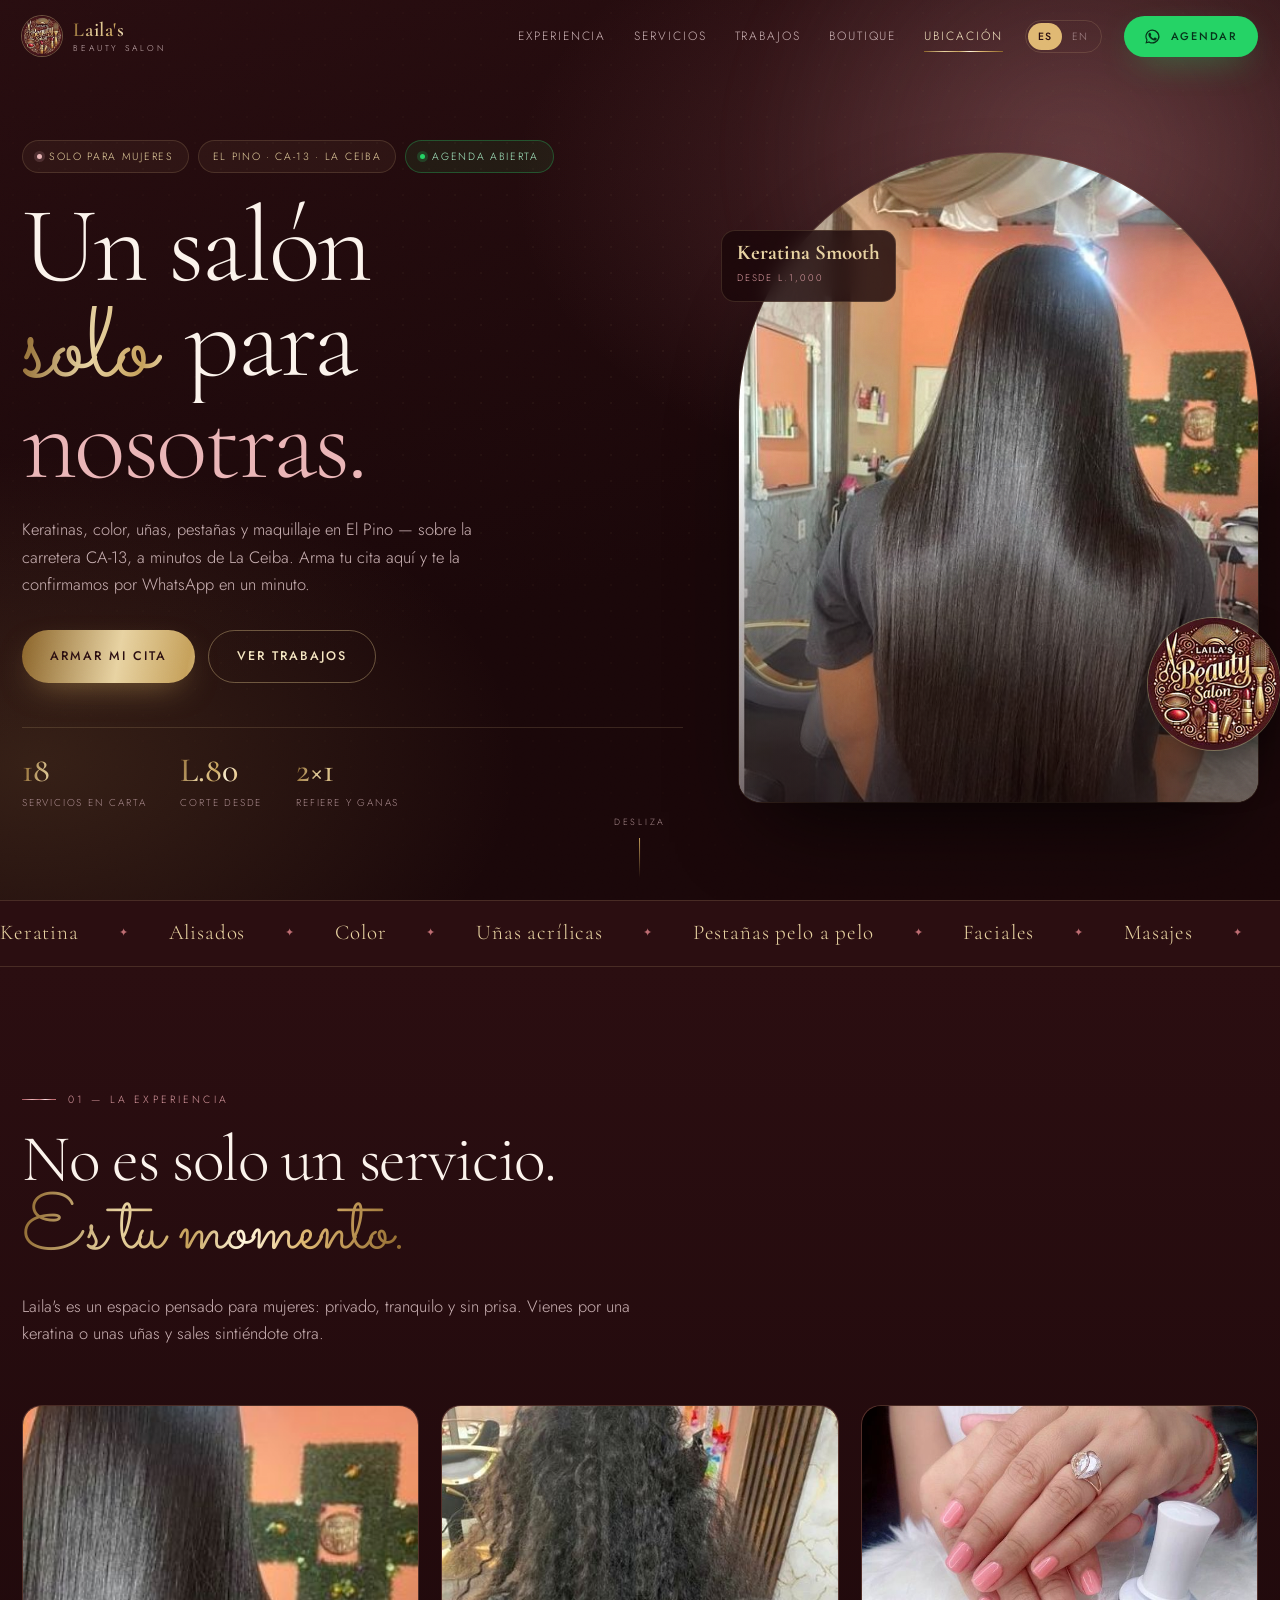
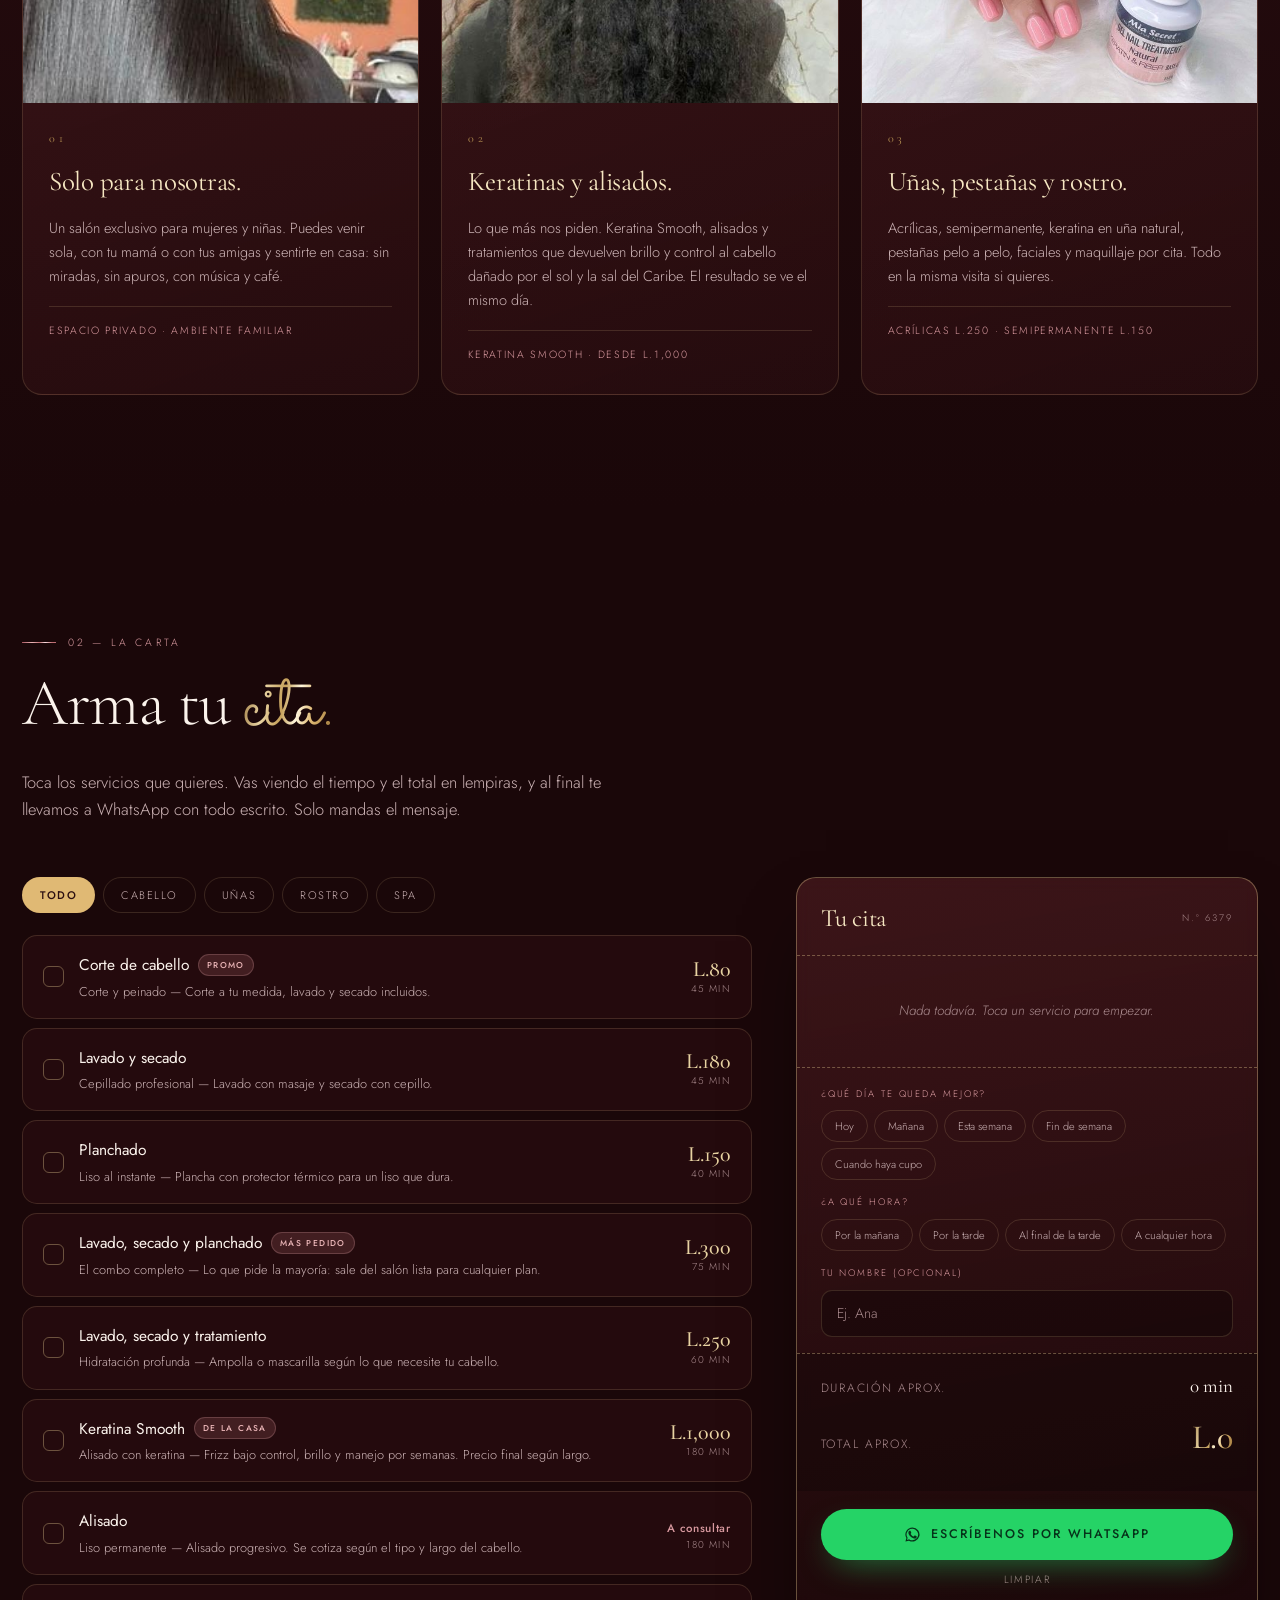
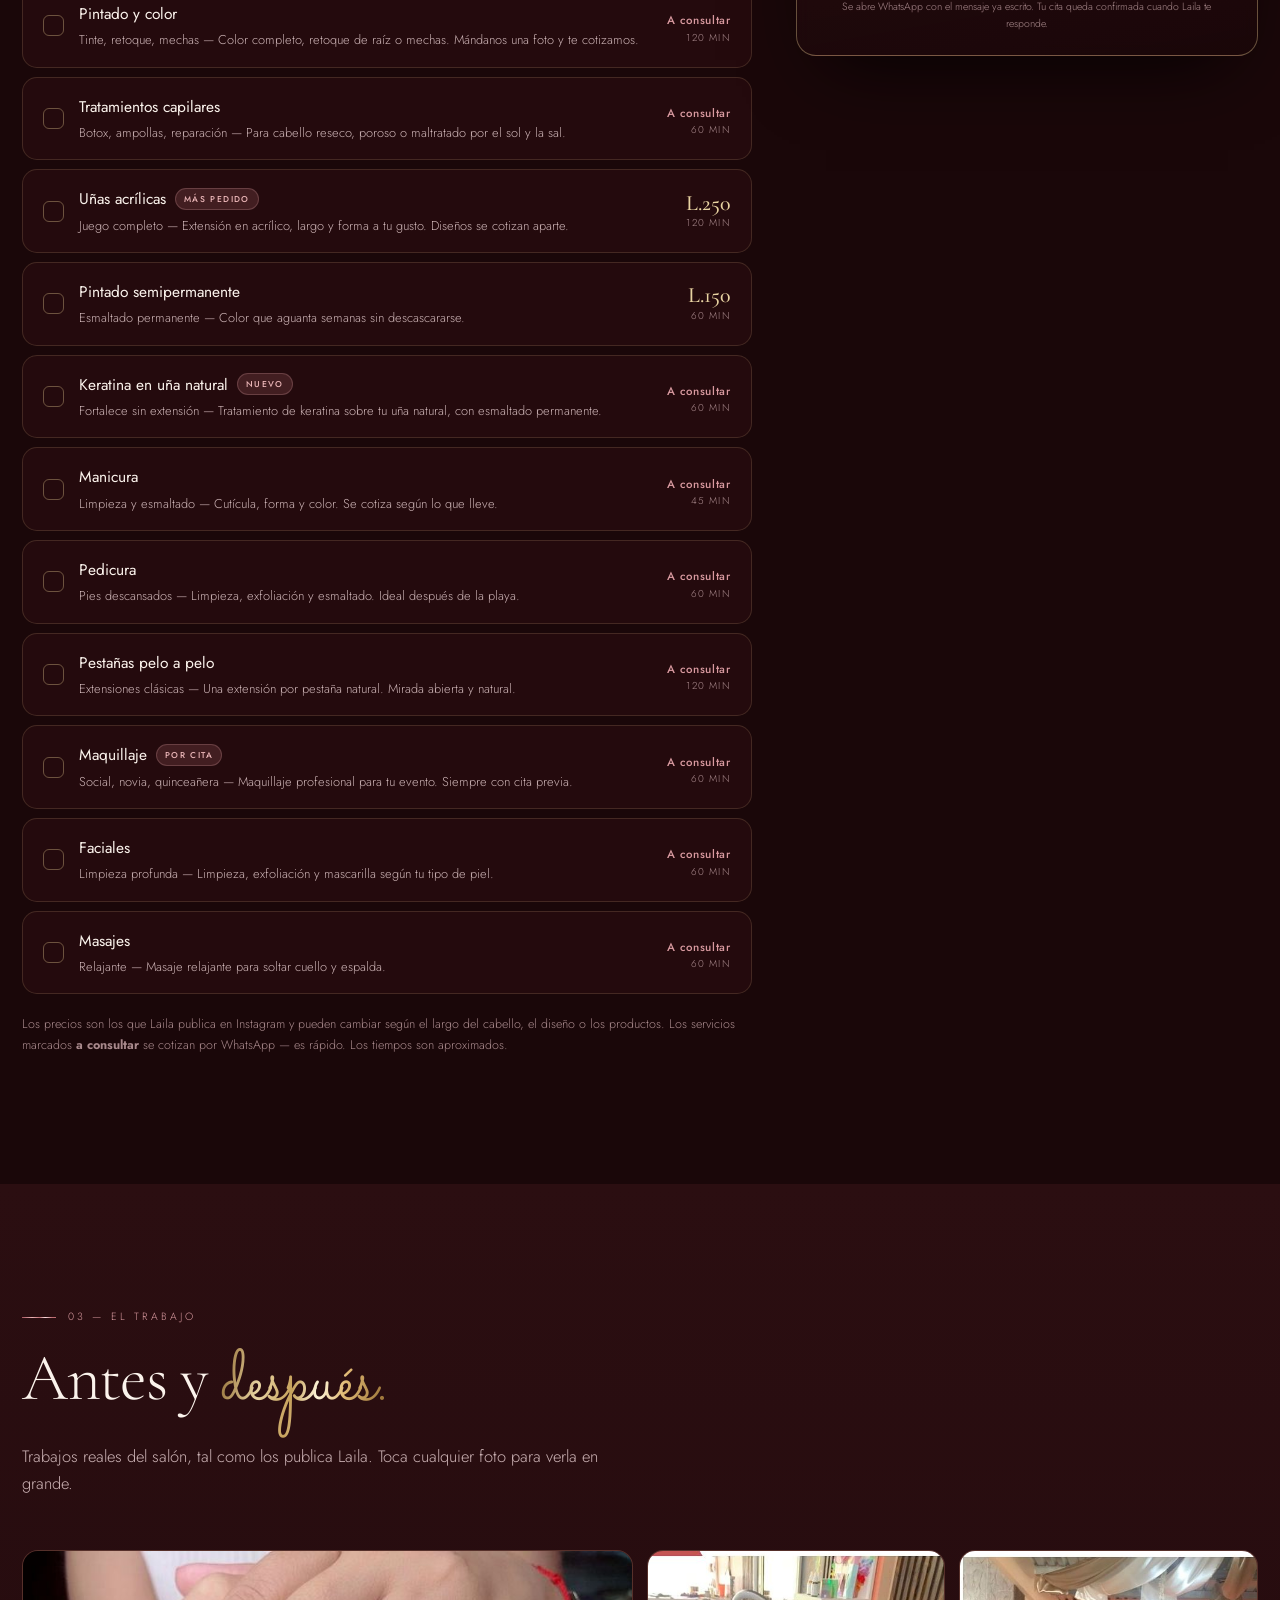
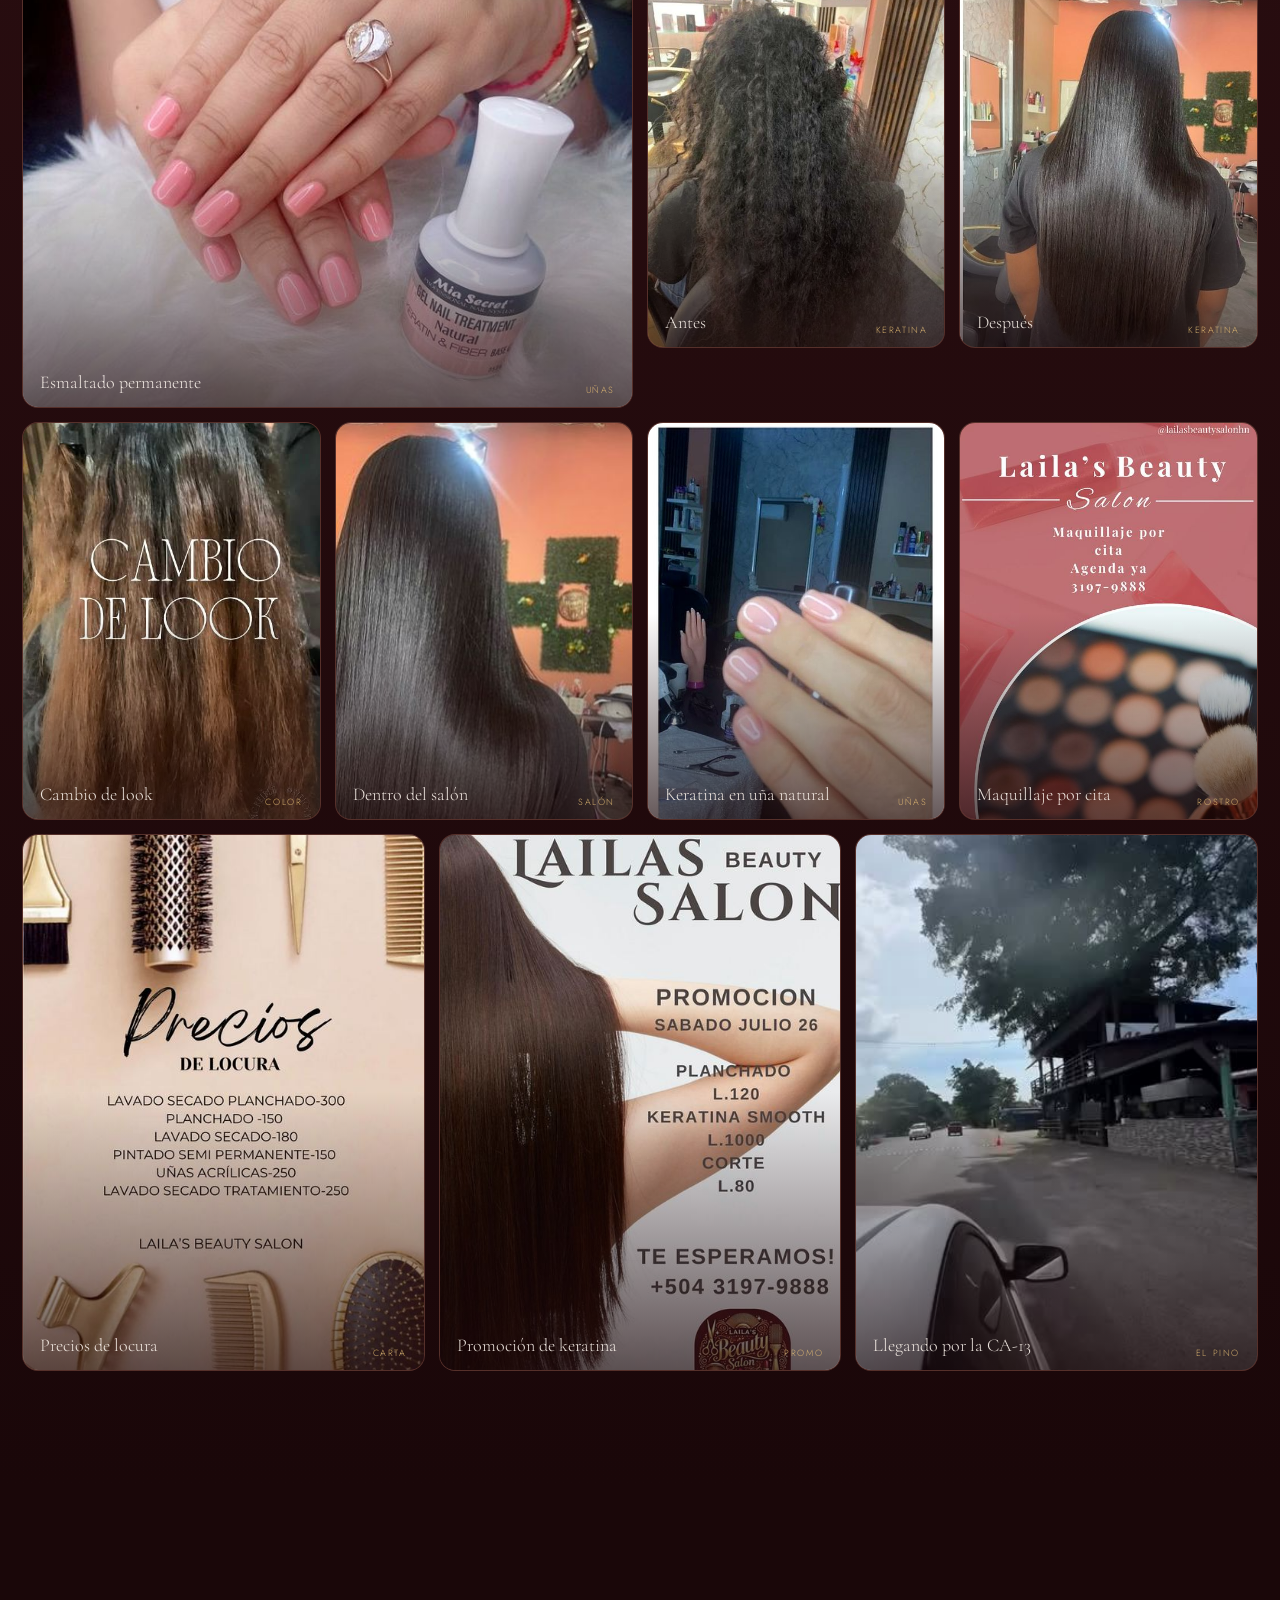
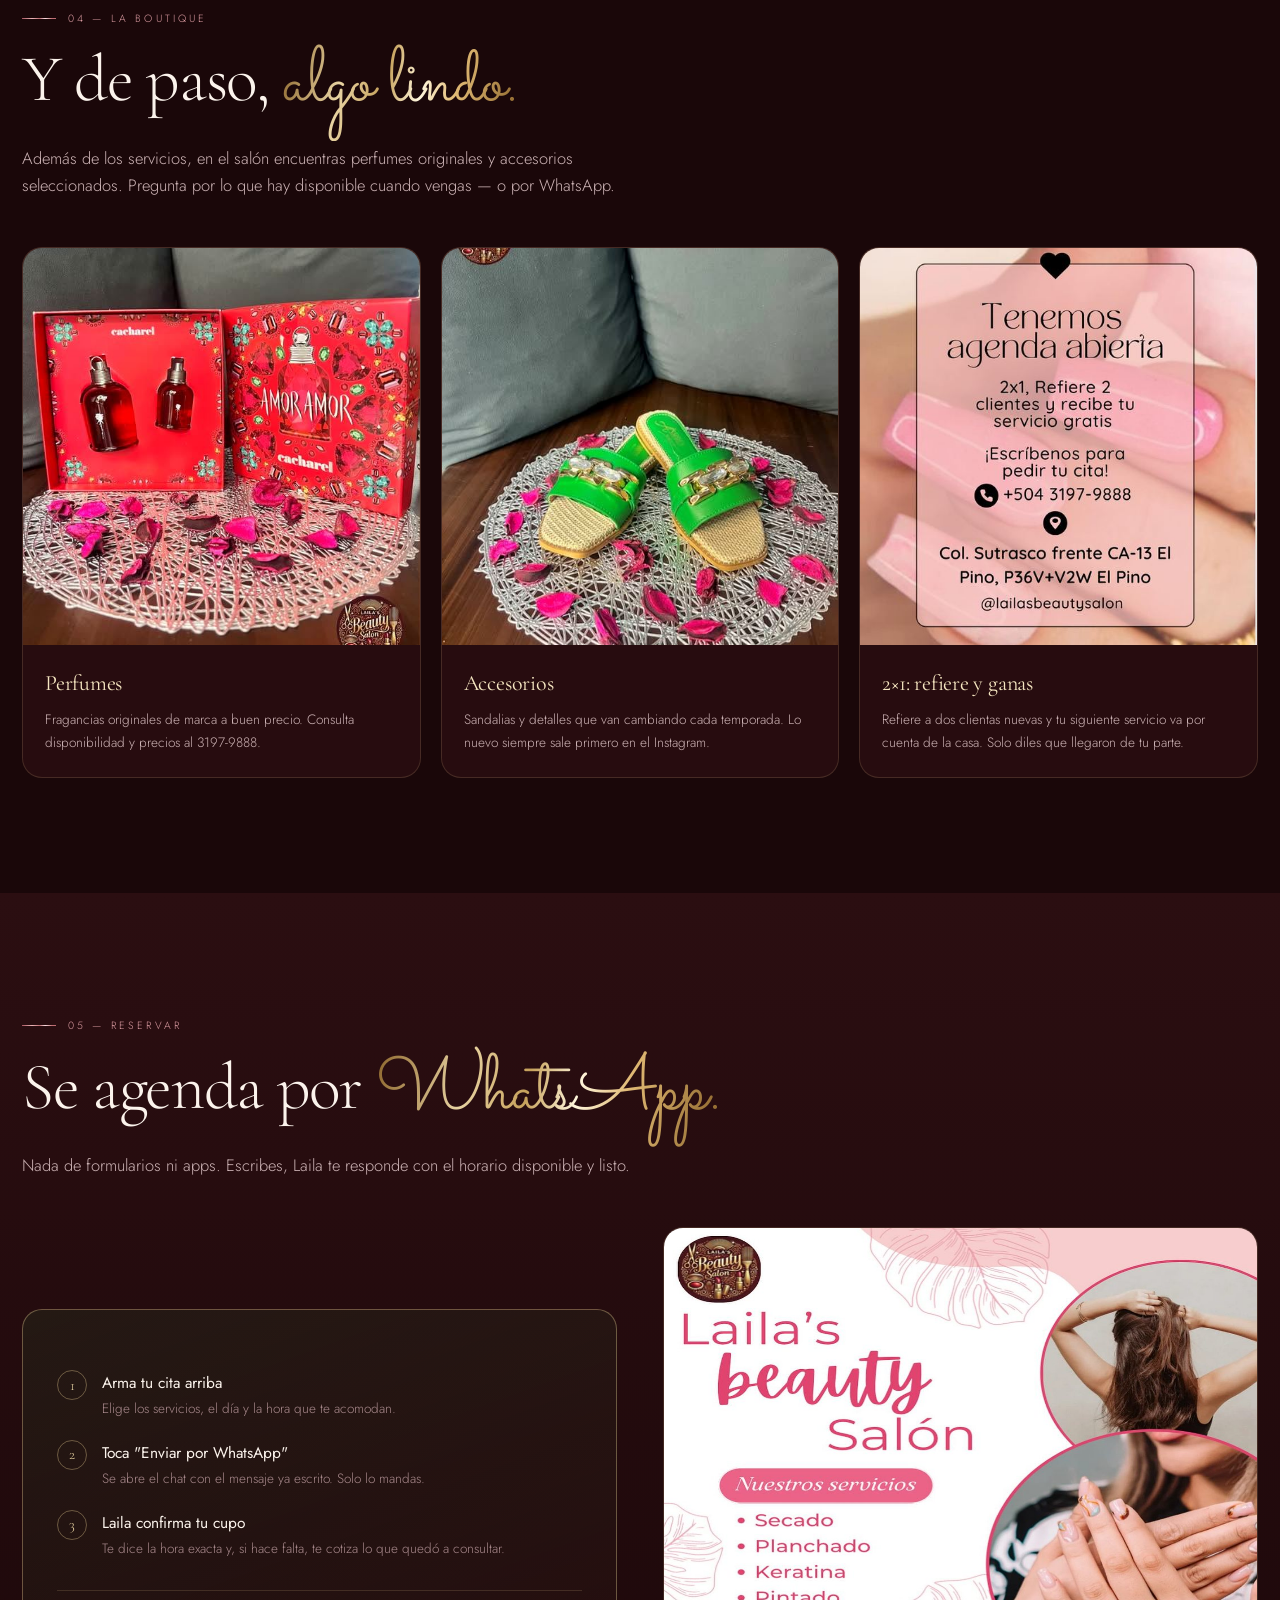
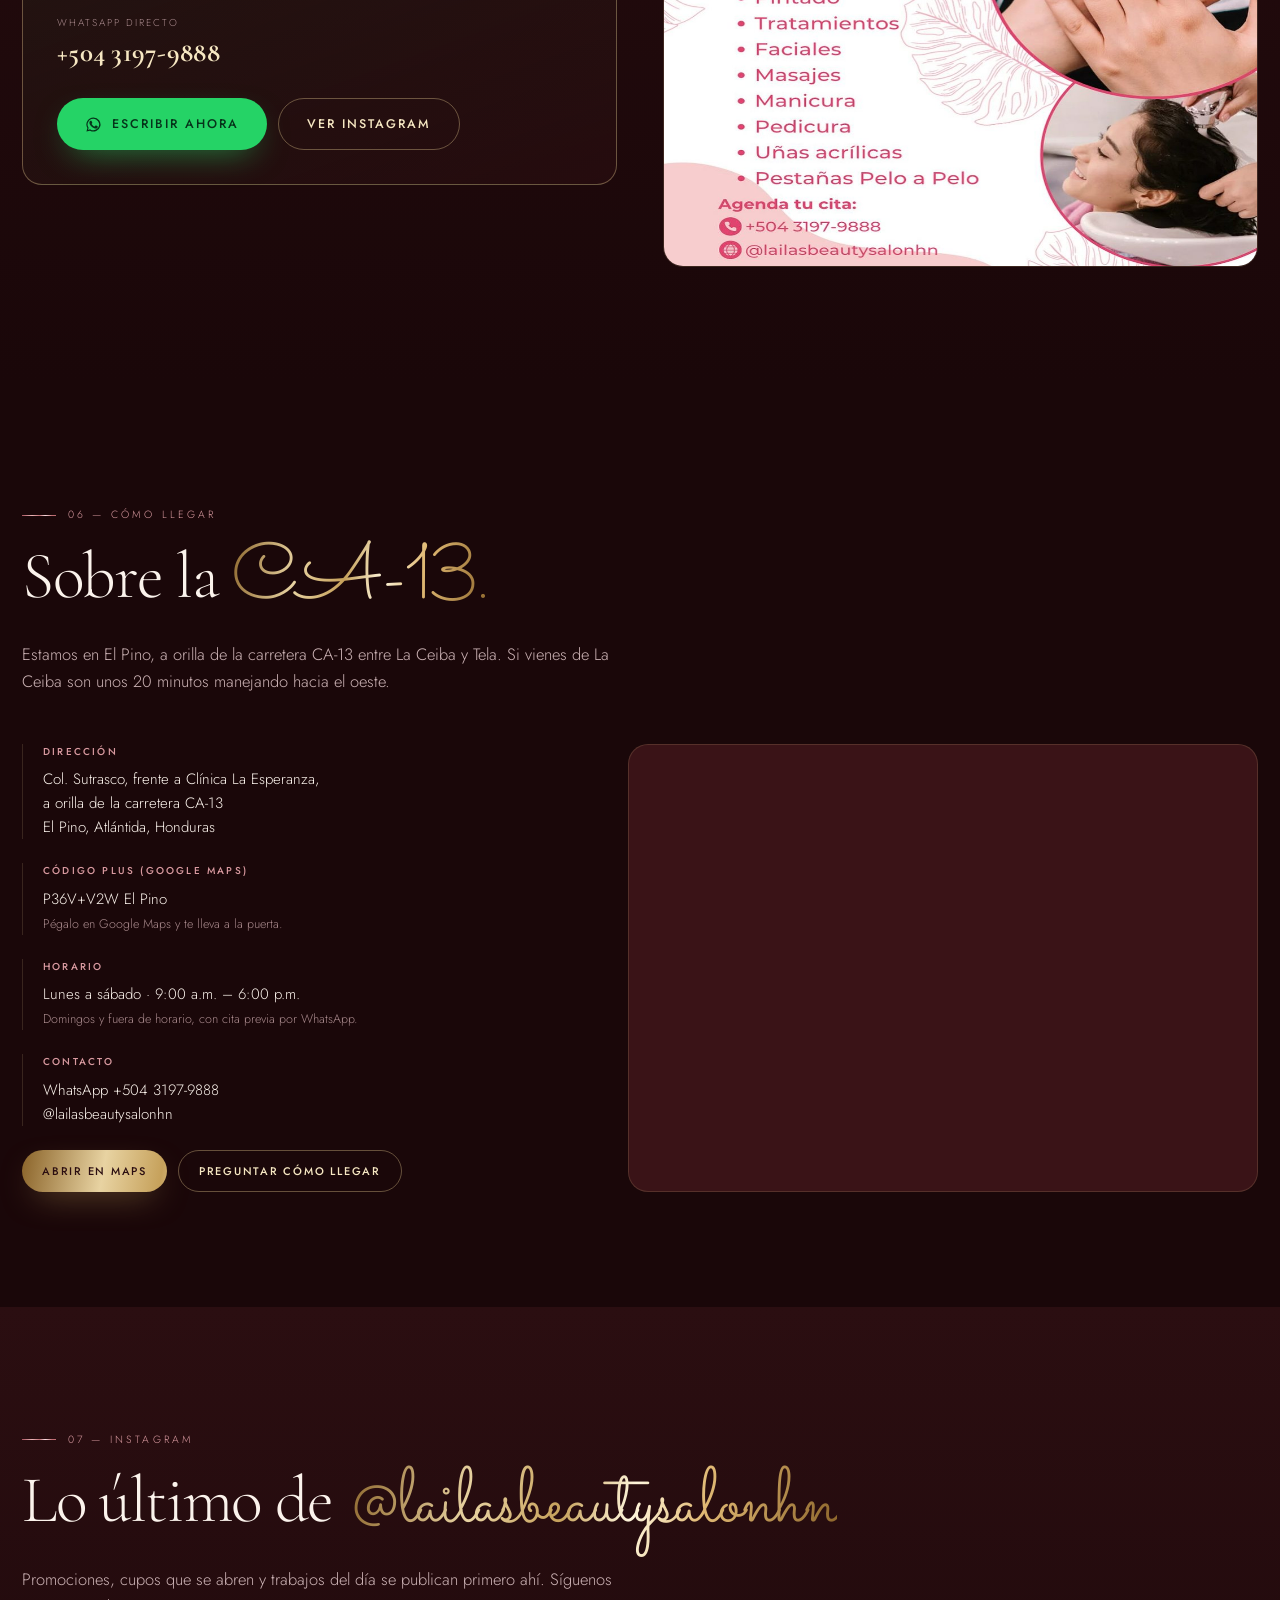
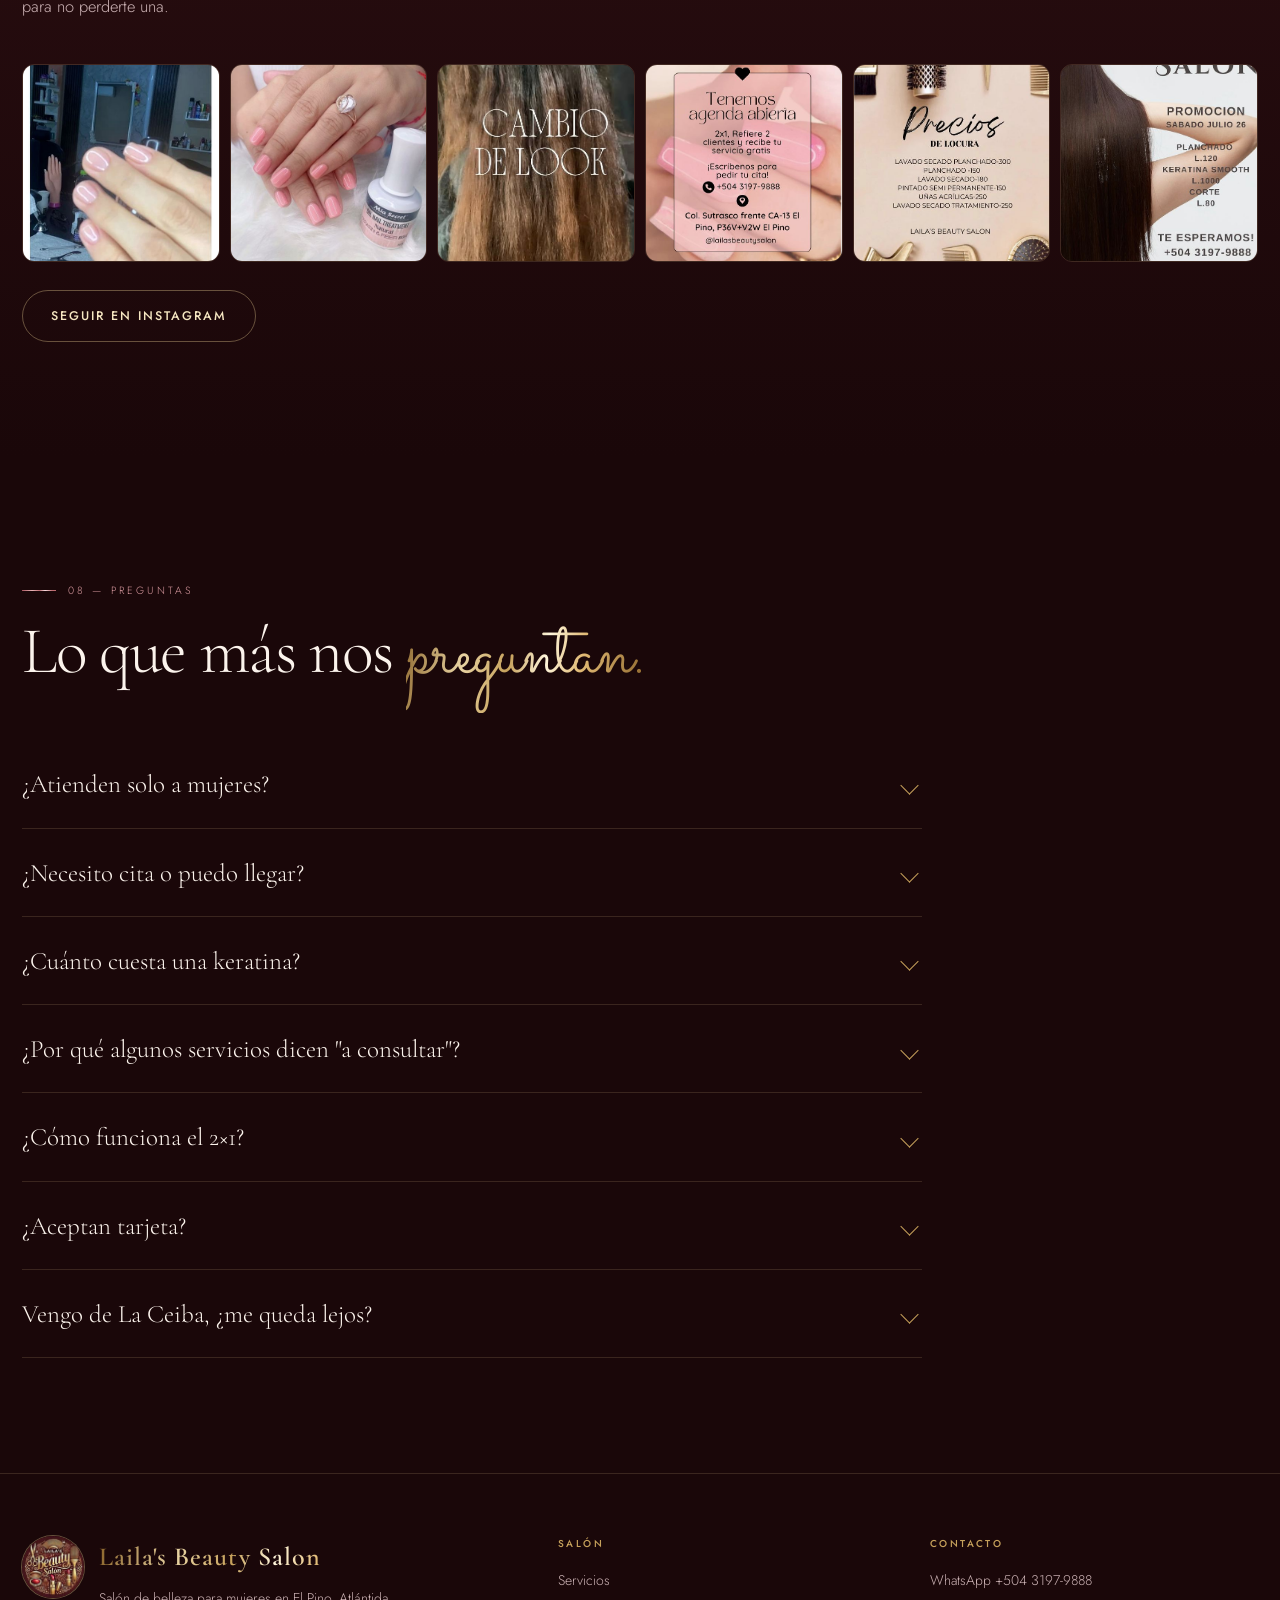
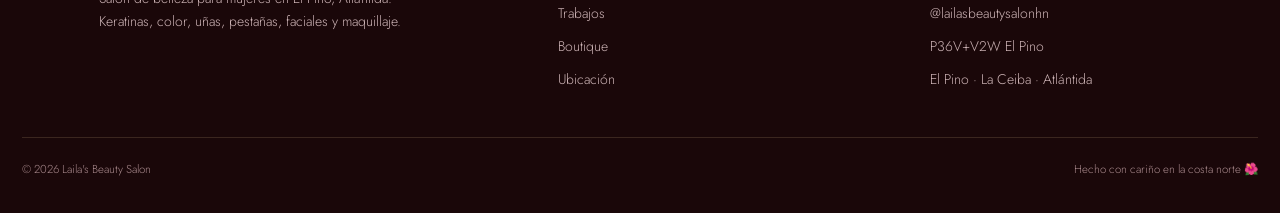
==== commit f26f4dc2: "Fix the dead WhatsApp button, rebuild images from 1440px originals The booking button carried a `dis" ====
--- a/index.html
+++ b/index.html
@@ -1,5 +1,5 @@
 <!DOCTYPE html>
-<html lang="es">
+<html lang="es-HN">
 <head>
   <meta charset="UTF-8">
   <meta name="viewport" content="width=device-width, initial-scale=1.0">
@@ -262,7 +262,7 @@
           <div class="ticket__foot">
             <a class="btn btn--wa btn--block" id="waBook" href="#" target="_blank" rel="noopener" data-cursor="book">
               <svg viewBox="0 0 24 24" fill="currentColor"><path d="M17.5 14.4c-.3-.2-1.7-.9-2-1-.3-.1-.5-.1-.7.1-.2.3-.7 1-.9 1.2-.2.2-.3.2-.6.1-.3-.2-1.2-.5-2.3-1.4-.9-.8-1.4-1.7-1.6-2-.2-.3 0-.5.1-.6l.5-.5c.1-.2.2-.3.3-.5 0-.2 0-.4-.1-.5 0-.2-.7-1.6-.9-2.2-.2-.6-.5-.5-.7-.5h-.6c-.2 0-.5.1-.8.4-.3.3-1 1-1 2.5s1.1 2.9 1.2 3.1c.1.2 2.1 3.2 5 4.4.7.3 1.2.5 1.7.6.7.2 1.3.2 1.8.1.6-.1 1.7-.7 1.9-1.4.2-.7.2-1.3.2-1.4-.1-.2-.3-.3-.5-.4z"/><path d="M12 2a10 10 0 00-8.6 15.1L2 22l5-1.3A10 10 0 1012 2zm0 18.2c-1.6 0-3.1-.4-4.4-1.2l-.3-.2-3 .8.8-2.9-.2-.3A8.2 8.2 0 1112 20.2z"/></svg>
-              <span data-i18n="ticket.book">Enviar por WhatsApp</span>
+              <span id="waBookLabel">Escríbenos por WhatsApp</span>
             </a>
             <button class="ticket__clear" id="ticketClear" data-i18n="ticket.clear">Limpiar</button>
             <p class="ticket__fine" data-i18n="ticket.fine">Se abre WhatsApp con el mensaje ya escrito. Tu cita queda confirmada cuando Laila te responde.</p>
--- a/css/style.css
+++ b/css/style.css
@@ -27,8 +27,8 @@
   --blush:    #f7e2e4;
 
   --cream:  #fbf3ec;
-  --muted:  #bfa4a6;
-  --muted-2:#8f7679;
+  --muted:  #ccb3b5;
+  --muted-2:#a8898c;
 
   --line:        rgba(226, 200, 142, 0.16);
   --line-strong: rgba(226, 200, 142, 0.38);
@@ -211,7 +211,7 @@
 .pill--wa i { background: var(--wa); box-shadow: 0 0 0 3px rgba(37,211,102,.2); animation: blip 2.4s infinite; }
 @keyframes blip { 0%,100%{opacity:1} 50%{opacity:.35} }
 
-.hero h1 { font-family: var(--display); font-weight: 300; font-size: clamp(46px, 8.4vw, 108px); line-height: .92; letter-spacing: -.025em; margin-bottom: 26px; }
+.hero h1 { font-family: var(--display); font-weight: 300; font-size: clamp(46px, 8.4vw, 108px); line-height: .88; letter-spacing: -.025em; margin-bottom: 26px; }
 .hero h1 .ln { display: block; overflow: hidden; padding-bottom: .07em; margin-bottom: -.07em; }
 .hero h1 .ln > span { display: block; transform: translateY(110%); animation: rise 1s var(--ease) forwards; }
 .hero h1 .ln:nth-child(1) > span { animation-delay: .10s; }
@@ -227,7 +227,7 @@
 
 .hero__stats { display: flex; gap: 34px; margin-top: 44px; padding-top: 26px; border-top: 1px solid var(--line); opacity: 0; animation: fadeUp .9s .78s var(--ease) forwards; }
 .stat b { display: block; font-family: var(--display); font-size: 34px; font-weight: 500; line-height: 1; background: var(--foil); -webkit-background-clip: text; background-clip: text; color: transparent; }
-.stat span { font-size: 10px; letter-spacing: .18em; text-transform: uppercase; color: var(--muted-2); }
+.stat > span { font-size: 10px; letter-spacing: .18em; text-transform: uppercase; color: var(--muted-2); }
 
 .hero__art { position: relative; aspect-ratio: 4/5; }
 .hero__frame { position: absolute; inset: 0; border-radius: 260px 260px 22px 22px; overflow: hidden; box-shadow: 0 40px 90px -30px rgba(0,0,0,.85), 0 0 0 1px var(--line); opacity: 0; animation: fadeUp 1.1s .35s var(--ease) forwards; }
@@ -260,7 +260,7 @@
 @keyframes slide { to { transform: translateX(-50%); } }
 
 /* =====================  SECTION SHELL  ===================== */
-.sec { padding: clamp(78px, 11vw, 150px) 0; position: relative; }
+.sec { padding: clamp(72px, 9vw, 124px) 0; position: relative; }
 .sec--alt { background: linear-gradient(180deg, var(--wine-800), var(--wine-900)); }
 .kicker { display: inline-flex; align-items: center; gap: 12px; font-size: 10.5px; letter-spacing: .3em; text-transform: uppercase; color: var(--rose-300); margin-bottom: 18px; }
 .kicker::before { content: ''; width: 34px; height: 1px; background: var(--foil-rose); }
@@ -285,7 +285,7 @@
 .card__img img { width: 100%; height: 100%; object-fit: cover; transition: transform 1.1s var(--ease); }
 .card:hover .card__img img { transform: scale(1.06); }
 .card__body { padding: 26px 26px 30px; }
-.card__n { font-family: var(--display); font-size: 12px; letter-spacing: .3em; color: var(--gold-700); display: block; margin-bottom: 12px; }
+.card__n { font-family: var(--display); font-size: 12px; letter-spacing: .3em; color: var(--gold); display: block; margin-bottom: 12px; }
 .card h3 { font-family: var(--display); font-size: 27px; font-weight: 400; margin-bottom: 11px; color: var(--gold-100); }
 .card p { color: var(--muted); font-size: 14.6px; margin: 0; }
 .card__foot { margin-top: 18px; padding-top: 15px; border-top: 1px solid var(--line); font-size: 10.5px; letter-spacing: .16em; text-transform: uppercase; color: var(--rose-300); }
@@ -312,10 +312,10 @@
 .service.is-selected .service__check svg { opacity: 1; }
 .service__name { font-size: 15.5px; font-weight: 400; color: var(--cream); display: flex; align-items: center; gap: 9px; flex-wrap: wrap; }
 .service__tag { font-size: 8.5px; letter-spacing: .16em; text-transform: uppercase; padding: 3px 8px; border-radius: 999px; background: rgba(190,109,115,.2); color: var(--rose-200); border: 1px solid var(--line-rose); font-weight: 500; }
-.service__desc { font-size: 12.8px; color: var(--muted-2); margin-top: 3px; }
+.service__desc { font-size: 12.8px; color: var(--muted); margin-top: 3px; }
 .service__meta { text-align: right; flex: none; }
 .service__price { font-family: var(--display); font-size: 22px; font-weight: 500; color: var(--gold-200); line-height: 1.1; white-space: nowrap; }
-.service__price small { font-size: 11px; font-family: var(--sans); color: var(--muted-2); letter-spacing: .06em; }
+.service__price small { font-size: 11.5px; font-family: var(--sans); color: var(--rose-300); letter-spacing: .06em; }
 .service__time { font-size: 10px; letter-spacing: .12em; text-transform: uppercase; color: var(--muted-2); }
 .menu__note { margin-top: 20px; font-size: 12.5px; color: var(--muted-2); line-height: 1.7; }
 
@@ -338,7 +338,7 @@
 .ticket__line--q { color: var(--rose-200); }
 
 .ticket__when { padding: 4px 24px 16px; border-top: 1px dashed var(--line-strong); }
-.ticket__lbl { font-size: 9.5px; letter-spacing: .2em; text-transform: uppercase; color: var(--muted-2); margin: 15px 0 8px; display: block; }
+.ticket__lbl { font-size: 9.5px; letter-spacing: .2em; text-transform: uppercase; color: var(--rose-300); margin: 15px 0 8px; display: block; }
 .mini { display: flex; flex-wrap: wrap; gap: 6px; }
 .mini button { padding: 6px 13px; border: 1px solid var(--line); border-radius: 999px; font-size: 11px; color: var(--muted); transition: .3s; }
 .mini button:hover { border-color: var(--line-strong); color: var(--gold-100); }
@@ -440,7 +440,7 @@
 .foot__grid { display: grid; grid-template-columns: 1.5fr 1fr 1fr; gap: 44px; }
 .foot__brand { display: flex; gap: 15px; align-items: flex-start; }
 .foot__brand .brand__seal { width: 62px; height: 62px; }
-.foot h5 { font-size: 10px; letter-spacing: .24em; text-transform: uppercase; color: var(--gold-700); margin: 0 0 16px; font-weight: 500; }
+.foot h5 { font-size: 10px; letter-spacing: .24em; text-transform: uppercase; color: var(--gold); margin: 0 0 16px; font-weight: 500; }
 .foot ul { list-style: none; margin: 0; padding: 0; display: grid; gap: 10px; }
 .foot a:hover { color: var(--gold-200); }
 .foot__links { font-size: 14px; color: var(--muted); }
@@ -504,7 +504,7 @@
 }
 
 @media (prefers-reduced-motion: reduce) {
-  *, *::before, *::after { animation-duration: .01ms !important; animation-iteration-count: 1 !important; transition-duration: .01ms !important; scroll-behavior: auto !important; }
+  *, *::before, *::after { animation-duration: .01ms !important; animation-delay: .01ms !important; animation-iteration-count: 1 !important; transition-duration: .01ms !important; transition-delay: 0s !important; scroll-behavior: auto !important; }
   .hero h1 .ln > span, .hero__sub, .hero__cta, .hero__stats, .hero__frame, .hero__seal, .hero__tag { opacity: 1; transform: none; }
 }
 
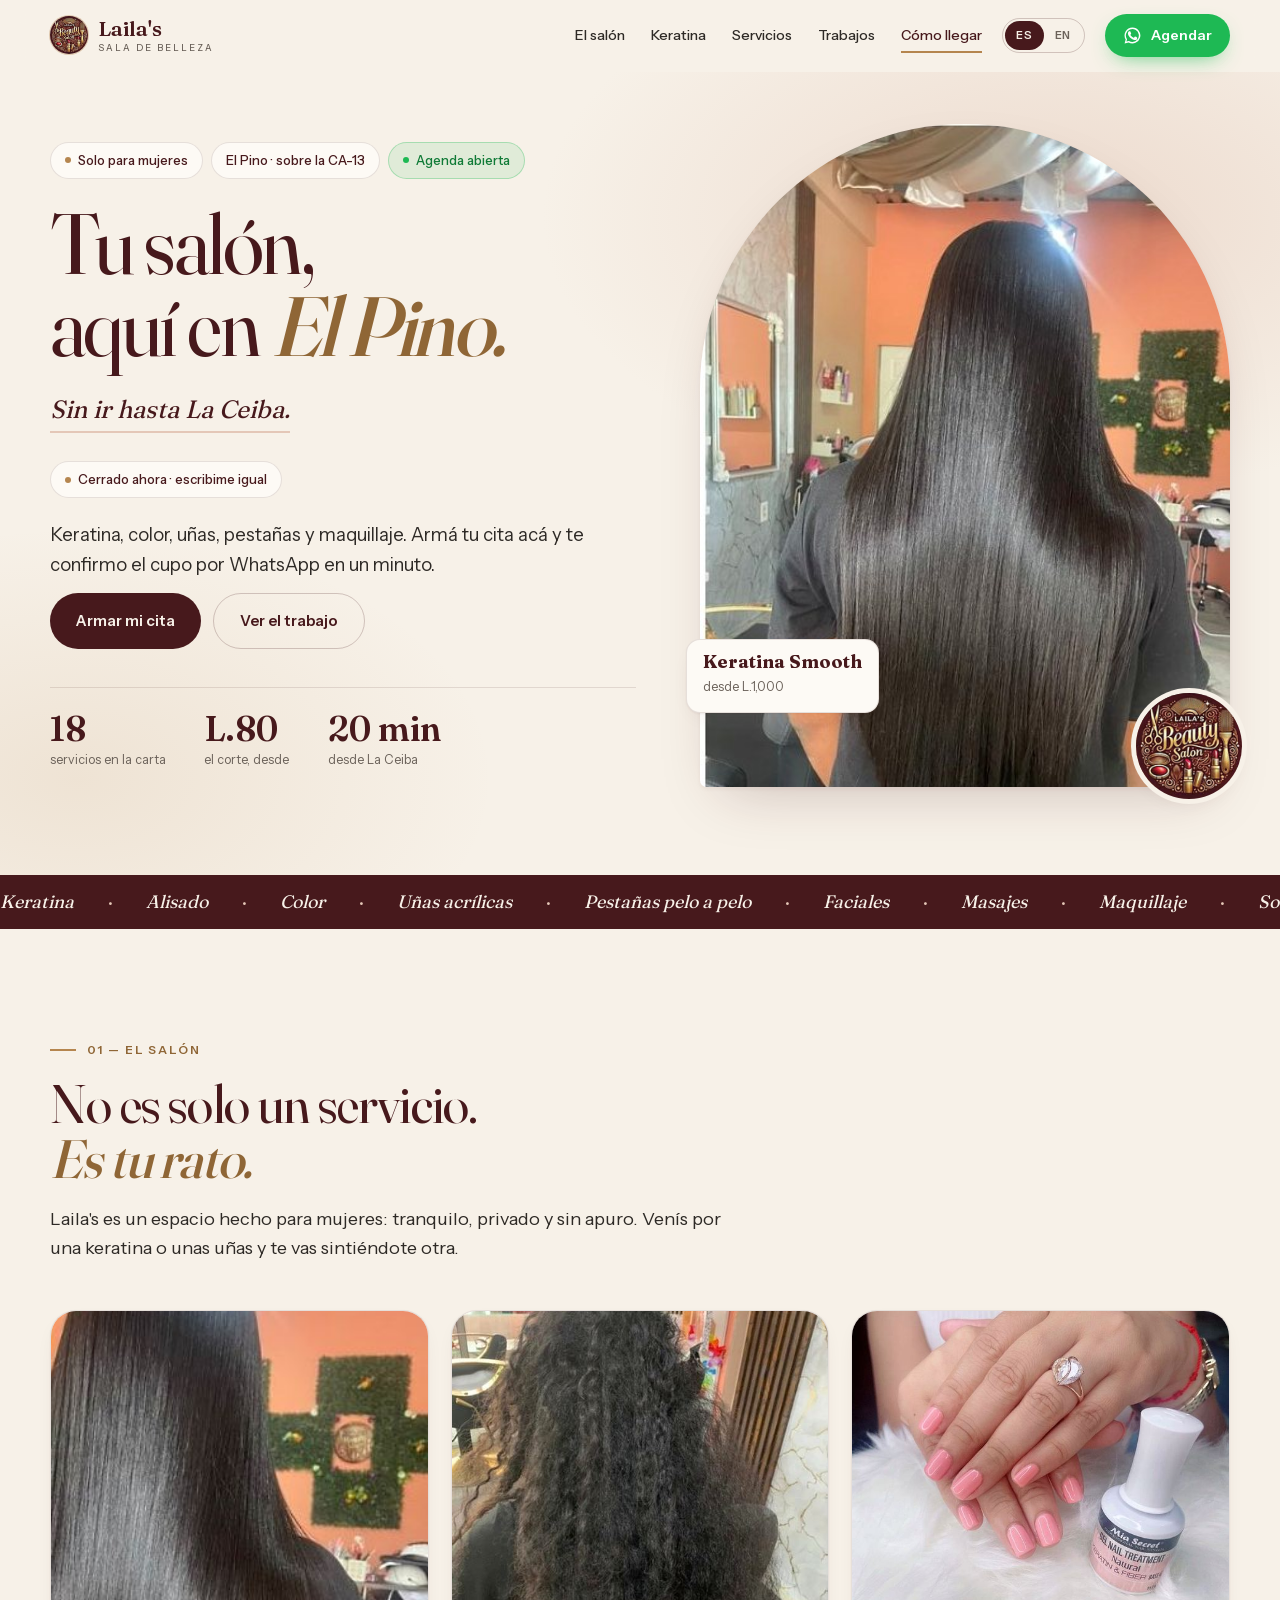
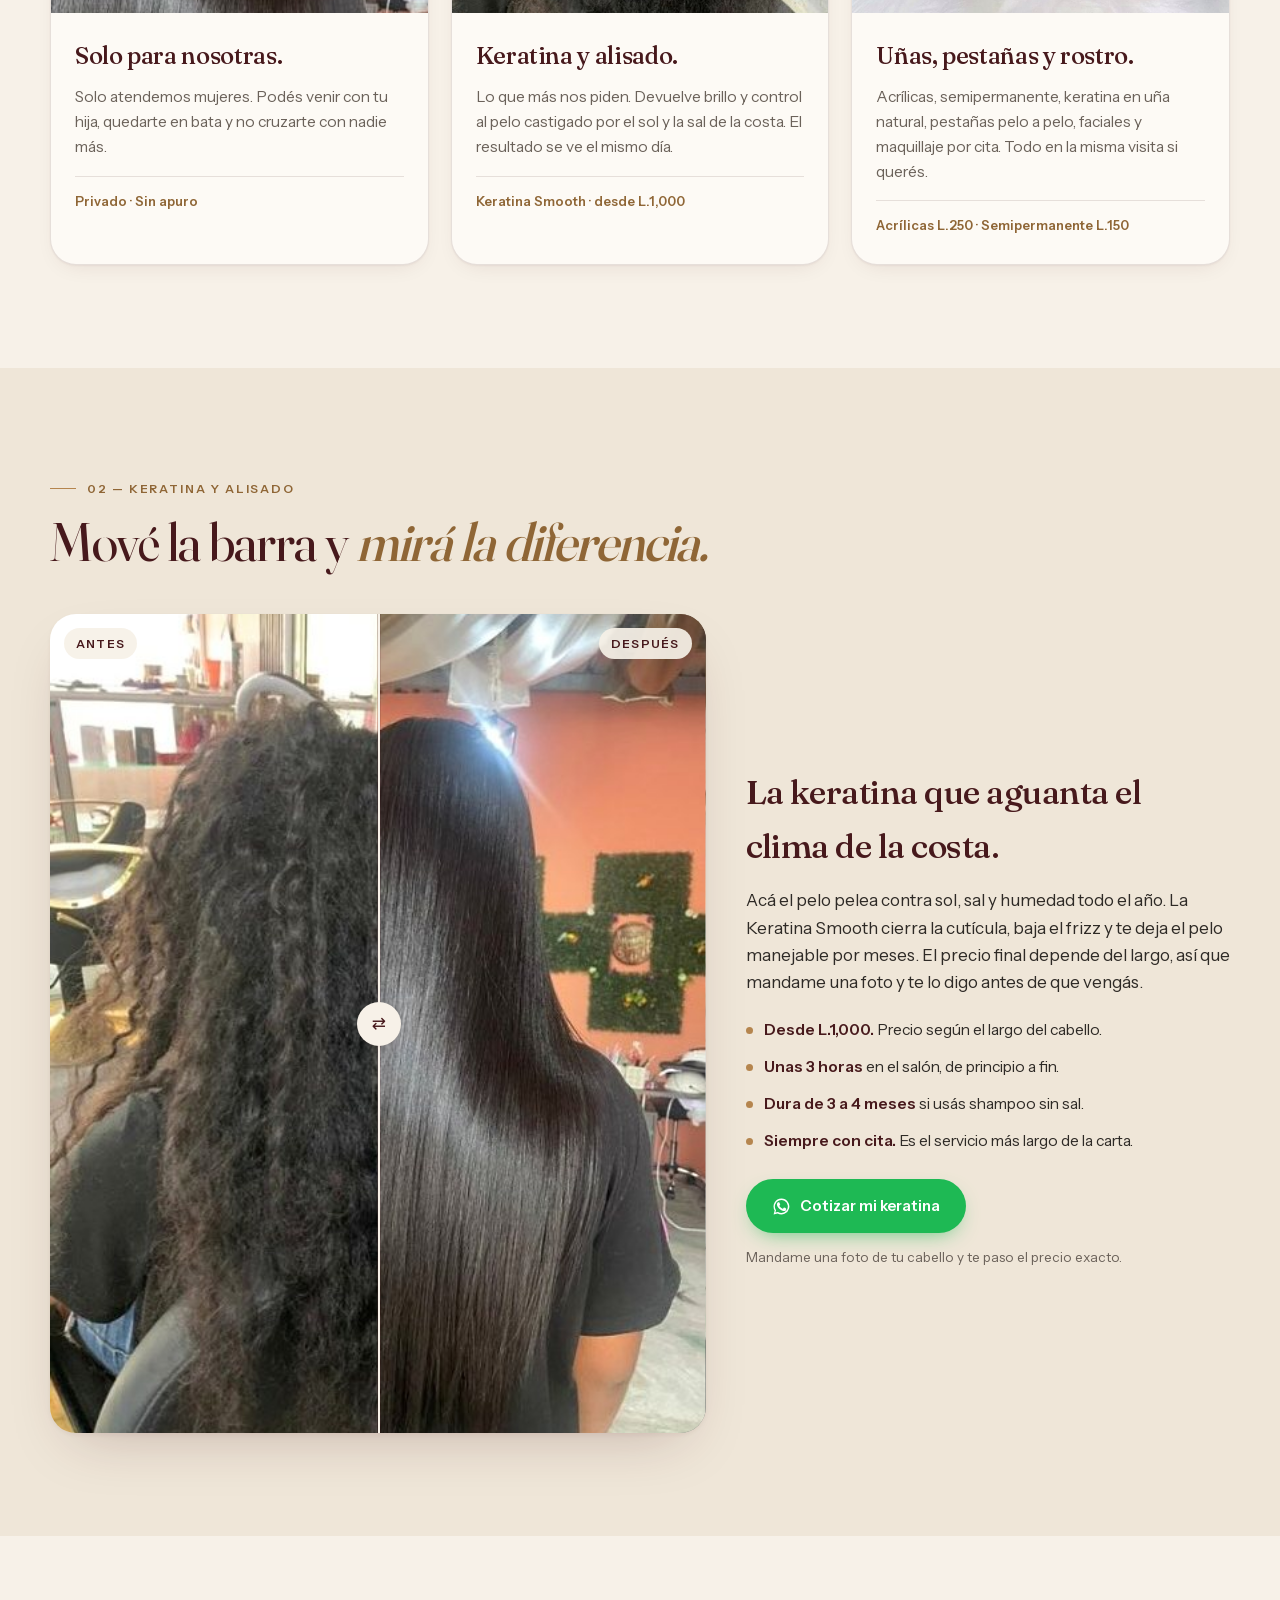
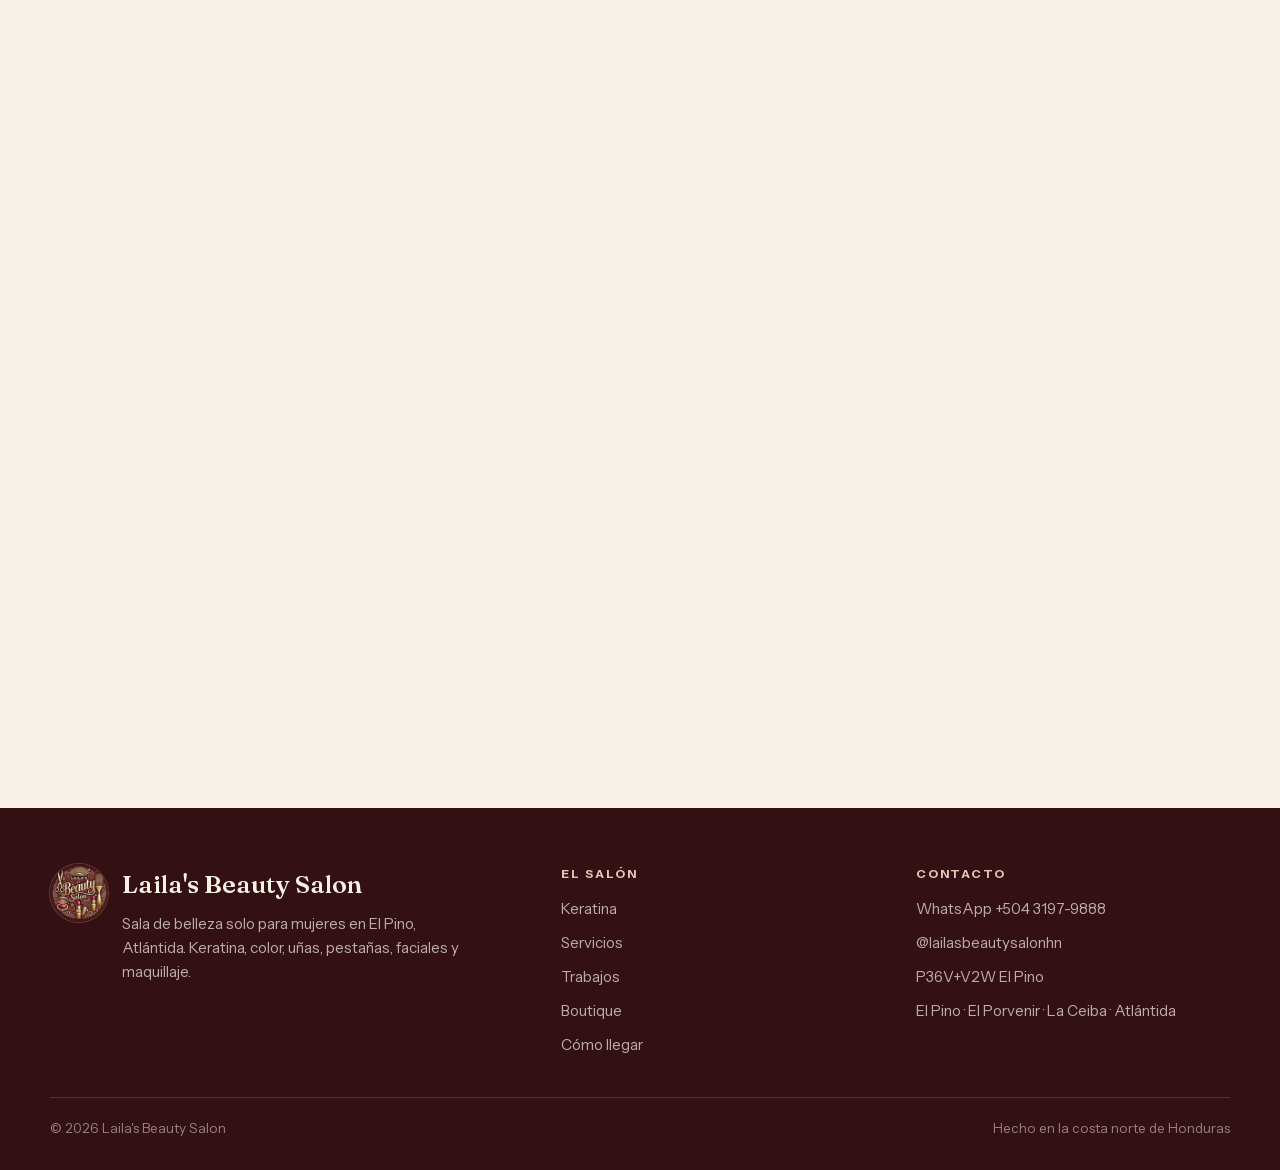
==== commit f9c9e776: "Redesign on an ivory ground, Honduran voseo, and fail-open rendering Four research passes (brand, PR" ====
--- a/index.html
+++ b/index.html
@@ -3,57 +3,81 @@
 <head>
   <meta charset="UTF-8">
   <meta name="viewport" content="width=device-width, initial-scale=1.0">
-  <title>Laila's Beauty Salon — Salón de belleza para mujeres · El Pino, La Ceiba</title>
-  <meta name="description" content="Laila's Beauty Salon: keratinas, alisados, color, uñas acrílicas, pestañas pelo a pelo, faciales y maquillaje. Un salón solo para mujeres en El Pino, sobre la CA-13 a minutos de La Ceiba, Atlántida. Agenda tu cita por WhatsApp al +504 3197-9888.">
-  <meta name="theme-color" content="#1a0709">
+  <title>Sala de Belleza en El Pino, La Ceiba — Keratina, Uñas y Pestañas | Laila's Beauty Salon</title>
+  <meta name="description" content="Keratina desde L.1,000, uñas acrílicas L.250, pintado semipermanente L.150, pestañas pelo a pelo, color, faciales y maquillaje. Salón de belleza solo para mujeres en El Pino, sobre la CA-13 a 20 minutos de La Ceiba. Agendá por WhatsApp al +504 3197-9888.">
+  <meta name="theme-color" content="#f7f1e8">
   <link rel="canonical" href="https://thejohncarter-ai.github.io/lailas-beauty-salon/">
 
   <meta property="og:type" content="website">
   <meta property="og:site_name" content="Laila's Beauty Salon">
-  <meta property="og:title" content="Laila's Beauty Salon — Un salón solo para nosotras · El Pino, La Ceiba">
-  <meta property="og:description" content="Keratinas, color, uñas, pestañas y maquillaje. Agenda por WhatsApp al +504 3197-9888.">
+  <meta property="og:title" content="Laila's Beauty Salon — Tu salón, aquí en El Pino">
+  <meta property="og:description" content="Keratina, color, uñas, pestañas y maquillaje sobre la CA-13, a 20 minutos de La Ceiba. Solo para mujeres. Agendá por WhatsApp al +504 3197-9888.">
   <meta property="og:image" content="https://thejohncarter-ai.github.io/lailas-beauty-salon/assets/og.jpg">
+  <meta property="og:image:alt" content="Laila's Beauty Salon, El Pino, Atlántida">
   <meta property="og:url" content="https://thejohncarter-ai.github.io/lailas-beauty-salon/">
   <meta property="og:locale" content="es_HN">
-  <meta property="og:locale:alternate" content="en_US">
   <meta name="twitter:card" content="summary_large_image">
+  <meta name="twitter:image" content="https://thejohncarter-ai.github.io/lailas-beauty-salon/assets/og.jpg">
 
   <link rel="icon" href="assets/favicon.svg" type="image/svg+xml">
   <link rel="apple-touch-icon" href="assets/apple-touch-icon.png">
 
-  <link rel="preconnect" href="https://fonts.googleapis.com">
-  <link rel="preconnect" href="https://fonts.gstatic.com" crossorigin>
-  <link href="https://fonts.googleapis.com/css2?family=Cormorant+Garamond:ital,wght@0,300;0,400;0,500;0,600;1,300;1,400&family=Jost:wght@200;300;400;500&family=Sacramento&display=swap" rel="stylesheet">
+  <link rel="preload" href="assets/fonts/Fraunces.woff2" as="font" type="font/woff2" crossorigin>
+  <link rel="preload" href="assets/fonts/InstrumentSans.woff2" as="font" type="font/woff2" crossorigin>
+  <link rel="preload" href="assets/img/work/keratina-despues.jpg" as="image" fetchpriority="high">
+  <script>document.documentElement.classList.add('js')</script>
   <link rel="stylesheet" href="css/style.css">
 
   <script type="application/ld+json">
   {
     "@context": "https://schema.org",
     "@type": "BeautySalon",
+    "@id": "https://thejohncarter-ai.github.io/lailas-beauty-salon/#salon",
     "name": "Laila's Beauty Salon",
-    "description": "Salón de belleza para mujeres en El Pino, Atlántida. Keratinas, alisados, color, uñas acrílicas, pestañas pelo a pelo, faciales, masajes y maquillaje.",
-    "image": "https://thejohncarter-ai.github.io/lailas-beauty-salon/assets/og.jpg",
+    "alternateName": ["Laila's Sala de Belleza", "Laila's Salón de Belleza"],
+    "description": "Sala de belleza solo para mujeres en El Pino, Atlántida, sobre la carretera CA-13 a 20 minutos de La Ceiba. Keratina, alisados, color, uñas acrílicas, pintado semipermanente, pestañas pelo a pelo, faciales, masajes y maquillaje.",
     "url": "https://thejohncarter-ai.github.io/lailas-beauty-salon/",
-    "telephone": "+504-3197-9888",
-    "priceRange": "L",
+    "telephone": "+50431979888",
+    "priceRange": "L.80 - L.1,500",
     "currenciesAccepted": "HNL",
+    "knowsLanguage": ["es", "en"],
+    "image": [
+      "https://thejohncarter-ai.github.io/lailas-beauty-salon/assets/og.jpg",
+      "https://thejohncarter-ai.github.io/lailas-beauty-salon/assets/img/work/keratina-despues.jpg",
+      "https://thejohncarter-ai.github.io/lailas-beauty-salon/assets/img/work/unas-rosadas.jpg"
+    ],
     "address": {
       "@type": "PostalAddress",
-      "streetAddress": "Col. Sutrasco, frente a Clínica La Esperanza, carretera CA-13",
+      "streetAddress": "Col. Sutrasco, frente a Clínica La Esperanza, Carretera CA-13",
       "addressLocality": "El Pino",
       "addressRegion": "Atlántida",
       "addressCountry": "HN"
     },
-    "areaServed": ["El Pino", "La Ceiba", "El Porvenir", "Atlántida"],
+    "geo": { "@type": "GeoCoordinates", "latitude": 15.712227, "longitude": -86.907434 },
+    "hasMap": "https://www.google.com/maps/search/?api=1&query=P36V%2BV2W+El+Pino+Honduras",
+    "openingHoursSpecification": [{
+      "@type": "OpeningHoursSpecification",
+      "dayOfWeek": ["Monday","Tuesday","Wednesday","Thursday","Friday","Saturday"],
+      "opens": "09:00", "closes": "18:00"
+    }],
+    "areaServed": [
+      { "@type": "City", "name": "El Pino" },
+      { "@type": "City", "name": "El Porvenir" },
+      { "@type": "City", "name": "La Ceiba" },
+      { "@type": "AdministrativeArea", "name": "Atlántida" }
+    ],
     "sameAs": ["https://www.instagram.com/lailasbeautysalonhn"],
     "audience": { "@type": "PeopleAudience", "suggestedGender": "female" },
     "hasOfferCatalog": {
       "@type": "OfferCatalog",
-      "name": "Servicios",
+      "name": "Carta de servicios",
       "itemListElement": [
-        { "@type": "Offer", "itemOffered": { "@type": "Service", "name": "Keratina Smooth" }, "price": "1000", "priceCurrency": "HNL" },
+        { "@type": "Offer", "itemOffered": { "@type": "Service", "name": "Keratina Smooth (alisado con keratina)" }, "price": "1000", "priceCurrency": "HNL" },
         { "@type": "Offer", "itemOffered": { "@type": "Service", "name": "Lavado, secado y planchado" }, "price": "300", "priceCurrency": "HNL" },
+        { "@type": "Offer", "itemOffered": { "@type": "Service", "name": "Lavado, secado y tratamiento" }, "price": "250", "priceCurrency": "HNL" },
         { "@type": "Offer", "itemOffered": { "@type": "Service", "name": "Uñas acrílicas" }, "price": "250", "priceCurrency": "HNL" },
+        { "@type": "Offer", "itemOffered": { "@type": "Service", "name": "Lavado y secado" }, "price": "180", "priceCurrency": "HNL" },
+        { "@type": "Offer", "itemOffered": { "@type": "Service", "name": "Planchado" }, "price": "150", "priceCurrency": "HNL" },
         { "@type": "Offer", "itemOffered": { "@type": "Service", "name": "Pintado semipermanente" }, "price": "150", "priceCurrency": "HNL" },
         { "@type": "Offer", "itemOffered": { "@type": "Service", "name": "Corte de cabello" }, "price": "80", "priceCurrency": "HNL" }
       ]
@@ -62,55 +86,44 @@
   </script>
 </head>
 
-<body class="grain">
-
-<!-- ===== PRELOADER ===== -->
-<div id="preloader">
-  <div style="display:grid;place-items:center">
-    <div class="pre__seal"><img src="assets/logo.jpg" alt="Laila's Beauty Salon"></div>
-    <div class="pre__bar"></div>
-    <div class="pre__word">Bienvenida</div>
-  </div>
-</div>
-
-<!-- ===== CURSOR ===== -->
-<div class="cursor is-hidden" id="cursor"><span class="cursor__dot"></span><span class="cursor__ring"></span></div>
+<body>
 
 <!-- ===== NAV ===== -->
 <header class="nav" id="nav">
   <div class="nav__in">
-    <a href="#top" class="brand">
-      <span class="brand__seal"><img src="assets/logo.jpg" alt="" width="40" height="40"></span>
+    <a href="#top" class="brand" aria-label="Laila's Beauty Salon, inicio">
+      <span class="brand__seal"><img src="assets/logo.jpg" alt="" width="38" height="38"></span>
       <span class="brand__txt">
         <span class="brand__name">Laila's</span>
-        <span class="brand__sub">Beauty Salon</span>
+        <span class="brand__sub" data-i18n="brand.sub">Sala de belleza</span>
       </span>
     </a>
-    <nav class="nav__links">
-      <a href="#experiencia" data-i18n="nav.exp">Experiencia</a>
+    <nav class="nav__links" aria-label="Secciones">
+      <a href="#salon" data-i18n="nav.exp">El salón</a>
+      <a href="#keratina" data-i18n="nav.ker">Keratina</a>
       <a href="#servicios" data-i18n="nav.menu">Servicios</a>
       <a href="#trabajos" data-i18n="nav.work">Trabajos</a>
-      <a href="#boutique" data-i18n="nav.shop">Boutique</a>
-      <a href="#ubicacion" data-i18n="nav.loc">Ubicación</a>
+      <a href="#ubicacion" data-i18n="nav.loc">Cómo llegar</a>
     </nav>
     <div class="lang" role="group" aria-label="Idioma / Language">
       <button class="lang__btn is-active" data-lang="es" aria-pressed="true">ES</button>
       <button class="lang__btn" data-lang="en" aria-pressed="false">EN</button>
     </div>
-    <a href="#reservar" class="btn btn--wa btn--sm js-hide-sm" data-cursor="book">
-      <svg viewBox="0 0 24 24" fill="currentColor"><path d="M17.5 14.4c-.3-.2-1.7-.9-2-1-.3-.1-.5-.1-.7.1-.2.3-.7 1-.9 1.2-.2.2-.3.2-.6.1-.3-.2-1.2-.5-2.3-1.4-.9-.8-1.4-1.7-1.6-2-.2-.3 0-.5.1-.6l.5-.5c.1-.2.2-.3.3-.5 0-.2 0-.4-.1-.5 0-.2-.7-1.6-.9-2.2-.2-.6-.5-.5-.7-.5h-.6c-.2 0-.5.1-.8.4-.3.3-1 1-1 2.5s1.1 2.9 1.2 3.1c.1.2 2.1 3.2 5 4.4.7.3 1.2.5 1.7.6.7.2 1.3.2 1.8.1.6-.1 1.7-.7 1.9-1.4.2-.7.2-1.3.2-1.4-.1-.2-.3-.3-.5-.4z"/><path d="M12 2a10 10 0 00-8.6 15.1L2 22l5-1.3A10 10 0 1012 2zm0 18.2c-1.6 0-3.1-.4-4.4-1.2l-.3-.2-3 .8.8-2.9-.2-.3A8.2 8.2 0 1112 20.2z"/></svg>
+    <a href="#reservar" class="btn btn--wa btn--sm js-hide-sm">
+      <svg viewBox="0 0 24 24" fill="currentColor" aria-hidden="true"><path d="M17.5 14.4c-.3-.2-1.7-.9-2-1-.3-.1-.5-.1-.7.1-.2.3-.7 1-.9 1.2-.2.2-.3.2-.6.1-.3-.2-1.2-.5-2.3-1.4-.9-.8-1.4-1.7-1.6-2-.2-.3 0-.5.1-.6l.5-.5c.1-.2.2-.3.3-.5 0-.2 0-.4-.1-.5 0-.2-.7-1.6-.9-2.2-.2-.6-.5-.5-.7-.5h-.6c-.2 0-.5.1-.8.4-.3.3-1 1-1 2.5s1.1 2.9 1.2 3.1c.1.2 2.1 3.2 5 4.4.7.3 1.2.5 1.7.6.7.2 1.3.2 1.8.1.6-.1 1.7-.7 1.9-1.4.2-.7.2-1.3.2-1.4-.1-.2-.3-.3-.5-.4z"/><path d="M12 2a10 10 0 00-8.6 15.1L2 22l5-1.3A10 10 0 1012 2zm0 18.2c-1.6 0-3.1-.4-4.4-1.2l-.3-.2-3 .8.8-2.9-.2-.3A8.2 8.2 0 1112 20.2z"/></svg>
       <span data-i18n="nav.book">Agendar</span>
     </a>
-    <button class="burger" id="burger" aria-label="Menú" aria-expanded="false" aria-controls="mobileMenu"><span></span><span></span><span></span></button>
+    <button class="burger" id="burger" aria-label="Abrir menú" aria-expanded="false" aria-controls="mobileMenu"><span></span><span></span><span></span></button>
   </div>
 </header>
 
 <div class="mmenu" id="mobileMenu" aria-hidden="true">
-  <a href="#experiencia" data-i18n="nav.exp">Experiencia</a>
+  <a href="#salon" data-i18n="nav.exp">El salón</a>
+  <a href="#keratina" data-i18n="nav.ker">Keratina</a>
   <a href="#servicios" data-i18n="nav.menu">Servicios</a>
   <a href="#trabajos" data-i18n="nav.work">Trabajos</a>
   <a href="#boutique" data-i18n="nav.shop">Boutique</a>
-  <a href="#ubicacion" data-i18n="nav.loc">Ubicación</a>
+  <a href="#ubicacion" data-i18n="nav.loc">Cómo llegar</a>
   <a href="#reservar" data-i18n="nav.book">Agendar</a>
   <div class="mmenu__foot" data-i18n="mmenu.foot">El Pino, Atlántida · WhatsApp +504 3197-9888</div>
 </div>
@@ -119,93 +132,126 @@
 
   <!-- ===== HERO ===== -->
   <section class="hero">
-    <div class="hero__bg"><span class="hero__glow" data-parallax="0.02"></span></div>
-    <div class="hero__in">
+    <div class="hero__in wrap">
       <div>
         <div class="pills">
           <span class="pill"><i></i><span data-i18n="hero.pill1">Solo para mujeres</span></span>
-          <span class="pill"><span data-i18n="hero.pill2">El Pino · CA-13 · La Ceiba</span></span>
+          <span class="pill"><span data-i18n="hero.pill2">El Pino · sobre la CA-13</span></span>
           <span class="pill pill--wa"><i></i><span data-i18n="hero.pill3">Agenda abierta</span></span>
         </div>
 
-        <h1>
-          <span class="ln"><span data-i18n="hero.l1">Un salón</span></span>
-          <span class="ln"><span data-i18n="hero.l2"><em>solo</em> para</span></span>
-          <span class="ln"><span class="thin" data-i18n="hero.l3">nosotras.</span></span>
-        </h1>
-
-        <p class="hero__sub" data-i18n="hero.sub">Keratinas, color, uñas, pestañas y maquillaje en El Pino — sobre la carretera CA-13, a minutos de La Ceiba. Arma tu cita aquí y te la confirmamos por WhatsApp en un minuto.</p>
+        <h1 data-i18n="hero.h1">Tu salón,<br>aquí en <em>El Pino.</em></h1>
+
+        <p class="hero__hook" data-i18n="hero.hook">Sin ir hasta La Ceiba.</p>
+
+        <p class="hero__contact">
+          <a class="hero__wa js-wa-plain" href="#" target="_blank" rel="noopener"><svg viewBox="0 0 24 24" fill="currentColor" aria-hidden="true"><path d="M17.5 14.4c-.3-.2-1.7-.9-2-1-.3-.1-.5-.1-.7.1-.2.3-.7 1-.9 1.2-.2.2-.3.2-.6.1-.3-.2-1.2-.5-2.3-1.4-.9-.8-1.4-1.7-1.6-2-.2-.3 0-.5.1-.6l.5-.5c.1-.2.2-.3.3-.5 0-.2 0-.4-.1-.5 0-.2-.7-1.6-.9-2.2-.2-.6-.5-.5-.7-.5h-.6c-.2 0-.5.1-.8.4-.3.3-1 1-1 2.5s1.1 2.9 1.2 3.1c.1.2 2.1 3.2 5 4.4.7.3 1.2.5 1.7.6.7.2 1.3.2 1.8.1.6-.1 1.7-.7 1.9-1.4.2-.7.2-1.3.2-1.4-.1-.2-.3-.3-.5-.4z"/><path d="M12 2a10 10 0 00-8.6 15.1L2 22l5-1.3A10 10 0 1012 2zm0 18.2c-1.6 0-3.1-.4-4.4-1.2l-.3-.2-3 .8.8-2.9-.2-.3A8.2 8.2 0 1112 20.2z"/></svg>WhatsApp +504 3197-9888</a>
+          <span class="pill" id="openNow" hidden></span>
+        </p>
+        <p class="hero__sub" data-i18n="hero.sub">Keratina, color, uñas, pestañas y maquillaje. Armá tu cita acá y te confirmo el cupo por WhatsApp en un minuto.</p>
 
         <div class="hero__cta">
-          <a href="#servicios" class="btn btn--gold magnetic" data-cursor="book" data-i18n="hero.cta1">Armar mi cita</a>
-          <a href="#trabajos" class="btn btn--ghost magnetic" data-i18n="hero.cta2">Ver trabajos</a>
+          <a href="#servicios" class="btn btn--vino" data-i18n="hero.cta1">Armar mi cita</a>
+          <a href="#keratina" class="btn btn--ghost" data-i18n="hero.cta2">Ver el trabajo</a>
         </div>
 
         <div class="hero__stats">
-          <div class="stat"><b data-count="17" id="svcCount">0</b><span data-i18n="hero.s1">Servicios en carta</span></div>
-          <div class="stat"><b>L.<span data-count="80">0</span></b><span data-i18n="hero.s2">Corte desde</span></div>
-          <div class="stat"><b>2×1</b><span data-i18n="hero.s3">Refiere y ganas</span></div>
+          <div class="stat"><b id="svcCount">18</b><span data-i18n="hero.s1">servicios en la carta</span></div>
+          <div class="stat"><b>L.80</b><span data-i18n="hero.s2">el corte, desde</span></div>
+          <div class="stat"><b>20 min</b><span data-i18n="hero.s3">desde La Ceiba</span></div>
         </div>
       </div>
 
       <div class="hero__art">
-        <div class="hero__frame" data-parallax="0.012">
-          <img src="assets/img/work/keratina-despues.jpg" alt="Cabello alisado con keratina en Laila's Beauty Salon" fetchpriority="high" width="294" height="412">
+        <div class="hero__frame">
+          <img src="assets/img/work/keratina-despues.jpg" alt="Cabello largo alisado con keratina en Laila's Beauty Salon, El Pino" fetchpriority="high" width="493" height="678">
         </div>
         <div class="hero__tag">
           <b data-i18n="hero.tagB">Keratina Smooth</b>
-          <span data-i18n="hero.tagS">Desde L.1,000</span>
-        </div>
-        <div class="hero__seal"><img src="assets/logo.jpg" alt="Sello Laila's Beauty Salon"></div>
-      </div>
-    </div>
-    <div class="scroller"><span data-i18n="hero.scroll">Desliza</span><i></i></div>
+          <span data-i18n="hero.tagS">desde L.1,000</span>
+        </div>
+        <div class="hero__seal"><img src="assets/logo.jpg" alt="" width="106" height="106"></div>
+      </div>
+    </div>
   </section>
 
   <!-- ===== MARQUEE ===== -->
-  <div class="marquee" aria-hidden="true">
-    <div class="marquee__row" id="marquee"></div>
-  </div>
-
-  <!-- ===== EXPERIENCIA ===== -->
-  <section class="sec sec--alt" id="experiencia">
-    <div class="wrap">
-      <div class="reveal">
-        <span class="kicker" data-i18n="exp.kicker">01 — La experiencia</span>
-        <h2 data-i18n="exp.title">No es solo un servicio.<br><em>Es tu momento.</em></h2>
-        <p class="lede" data-i18n="exp.lede">Laila's es un espacio pensado para mujeres: privado, tranquilo y sin prisa. Vienes por una keratina o unas uñas y sales sintiéndote otra.</p>
+  <div class="marquee" aria-hidden="true"><div class="marquee__row" id="marquee"></div></div>
+
+  <!-- ===== EL SALÓN ===== -->
+  <section class="sec" id="salon">
+    <div class="wrap">
+      <div class="reveal">
+        <span class="kicker" data-i18n="exp.kicker">01 — El salón</span>
+        <h2 data-i18n="exp.title">No es solo un servicio.<br><em>Es tu rato.</em></h2>
+        <p class="lede" data-i18n="exp.lede">Laila's es un espacio hecho para mujeres: tranquilo, privado y sin apuro. Venís por una keratina o unas uñas y te vas sintiéndote otra.</p>
       </div>
 
       <div class="exp__grid">
-        <article class="card tilt reveal">
-          <div class="card__img"><img src="assets/img/work/salon-interior-sm.jpg" alt="Interior del salón" loading="lazy" width="365" height="640"></div>
+        <article class="card reveal">
+          <div class="card__img"><img src="assets/img/work/salon-interior-sm.jpg" alt="Interior del salón de Laila en El Pino" loading="lazy" width="297" height="551"></div>
           <div class="card__body">
-            <span class="card__n">01</span>
             <h3 data-i18n="exp.c1.t">Solo para nosotras.</h3>
-            <p data-i18n="exp.c1.b">Un salón exclusivo para mujeres y niñas. Puedes venir sola, con tu mamá o con tus amigas y sentirte en casa: sin miradas, sin apuros, con música y café.</p>
-            <div class="card__foot" data-i18n="exp.c1.f">Espacio privado · Ambiente familiar</div>
+            <p data-i18n="exp.c1.b">Solo atendemos mujeres. Podés venir con tu hija, quedarte en bata y no cruzarte con nadie más.</p>
+            <div class="card__foot" data-i18n="exp.c1.f">Privado · Sin apuro</div>
           </div>
         </article>
 
-        <article class="card tilt reveal">
-          <div class="card__img"><img src="assets/img/work/keratina-antes-sm.jpg" alt="Cabello antes de la keratina" loading="lazy" width="294" height="412"></div>
+        <article class="card reveal">
+          <div class="card__img"><img src="assets/img/work/keratina-antes-sm.jpg" alt="Cabello con frizz antes del tratamiento de keratina" loading="lazy" width="491" height="678"></div>
           <div class="card__body">
-            <span class="card__n">02</span>
-            <h3 data-i18n="exp.c2.t">Keratinas y alisados.</h3>
-            <p data-i18n="exp.c2.b">Lo que más nos piden. Keratina Smooth, alisados y tratamientos que devuelven brillo y control al cabello dañado por el sol y la sal del Caribe. El resultado se ve el mismo día.</p>
+            <h3 data-i18n="exp.c2.t">Keratina y alisado.</h3>
+            <p data-i18n="exp.c2.b">Lo que más nos piden. Devuelve brillo y control al pelo castigado por el sol y la sal de la costa. El resultado se ve el mismo día.</p>
             <div class="card__foot" data-i18n="exp.c2.f">Keratina Smooth · desde L.1,000</div>
           </div>
         </article>
 
-        <article class="card tilt reveal">
-          <div class="card__img"><img src="assets/img/work/unas-rosadas-sm.jpg" alt="Uñas con esmaltado permanente" loading="lazy" width="640" height="448"></div>
+        <article class="card reveal">
+          <div class="card__img"><img src="assets/img/work/unas-rosadas-sm.jpg" alt="Uñas con pintado semipermanente rosado" loading="lazy" width="700" height="490"></div>
           <div class="card__body">
-            <span class="card__n">03</span>
             <h3 data-i18n="exp.c3.t">Uñas, pestañas y rostro.</h3>
-            <p data-i18n="exp.c3.b">Acrílicas, semipermanente, keratina en uña natural, pestañas pelo a pelo, faciales y maquillaje por cita. Todo en la misma visita si quieres.</p>
+            <p data-i18n="exp.c3.b">Acrílicas, semipermanente, keratina en uña natural, pestañas pelo a pelo, faciales y maquillaje por cita. Todo en la misma visita si querés.</p>
             <div class="card__foot" data-i18n="exp.c3.f">Acrílicas L.250 · Semipermanente L.150</div>
           </div>
         </article>
+      </div>
+    </div>
+  </section>
+
+  <!-- ===== KERATINA / ANTES-DESPUÉS ===== -->
+  <section class="sec sec--tint" id="keratina">
+    <div class="wrap">
+      <div class="reveal">
+        <span class="kicker" data-i18n="ba.kicker">02 — Keratina y alisado</span>
+        <h2 data-i18n="ba.title">Mové la barra y <em>mirá la diferencia.</em></h2>
+      </div>
+
+      <div class="ba">
+        <div class="ba__stage reveal" id="baStage">
+          <img src="assets/img/work/keratina-antes.jpg" alt="Antes: cabello rizado y con frizz" loading="lazy" width="491" height="678">
+          <img class="ba__after" id="baAfter" src="assets/img/work/keratina-despues.jpg" alt="Después: el mismo cabello liso y con brillo tras la keratina" loading="lazy" width="493" height="678">
+          <span class="ba__label ba__label--b" data-i18n="ba.before">Antes</span>
+          <span class="ba__label ba__label--a" data-i18n="ba.after">Después</span>
+          <input class="ba__range" id="baRange" type="range" min="0" max="100" value="50" step="1"
+                 aria-label="Comparar antes y después" data-i18n-al="ba.aria">
+          <span class="ba__handle" id="baHandle" aria-hidden="true"></span>
+        </div>
+
+        <div class="ba__copy reveal">
+          <h3 data-i18n="ba.h3">La keratina que aguanta el clima de la costa.</h3>
+          <p data-i18n="ba.p">Acá el pelo pelea contra sol, sal y humedad todo el año. La Keratina Smooth cierra la cutícula, baja el frizz y te deja el pelo manejable por meses. El precio final depende del largo, así que mandame una foto y te lo digo antes de que vengás.</p>
+          <ul class="ba__facts">
+            <li><i></i><span data-i18n="ba.f1"><b>Desde L.1,000.</b> Precio según el largo del cabello.</span></li>
+            <li><i></i><span data-i18n="ba.f2"><b>Unas 3 horas</b> en el salón, de principio a fin.</span></li>
+            <li><i></i><span data-i18n="ba.f3"><b>Dura de 3 a 4 meses</b> si usás shampoo sin sal.</span></li>
+            <li><i></i><span data-i18n="ba.f4"><b>Siempre con cita.</b> Es el servicio más largo de la carta.</span></li>
+          </ul>
+          <a href="#" class="btn btn--wa js-wa-keratina">
+            <svg viewBox="0 0 24 24" fill="currentColor" aria-hidden="true"><path d="M17.5 14.4c-.3-.2-1.7-.9-2-1-.3-.1-.5-.1-.7.1-.2.3-.7 1-.9 1.2-.2.2-.3.2-.6.1-.3-.2-1.2-.5-2.3-1.4-.9-.8-1.4-1.7-1.6-2-.2-.3 0-.5.1-.6l.5-.5c.1-.2.2-.3.3-.5 0-.2 0-.4-.1-.5 0-.2-.7-1.6-.9-2.2-.2-.6-.5-.5-.7-.5h-.6c-.2 0-.5.1-.8.4-.3.3-1 1-1 2.5s1.1 2.9 1.2 3.1c.1.2 2.1 3.2 5 4.4.7.3 1.2.5 1.7.6.7.2 1.3.2 1.8.1.6-.1 1.7-.7 1.9-1.4.2-.7.2-1.3.2-1.4-.1-.2-.3-.3-.5-.4z"/><path d="M12 2a10 10 0 00-8.6 15.1L2 22l5-1.3A10 10 0 1012 2zm0 18.2c-1.6 0-3.1-.4-4.4-1.2l-.3-.2-3 .8.8-2.9-.2-.3A8.2 8.2 0 1112 20.2z"/></svg>
+            <span data-i18n="ba.cta">Cotizar mi keratina</span>
+          </a>
+          <p class="ba__hint" data-i18n="ba.hint">Mandame una foto de tu cabello y te paso el precio exacto.</p>
+        </div>
       </div>
     </div>
   </section>
@@ -214,25 +260,61 @@
   <section class="sec" id="servicios">
     <div class="wrap">
       <div class="reveal">
-        <span class="kicker" data-i18n="menu.kicker">02 — La carta</span>
-        <h2 data-i18n="menu.title">Arma tu <em>cita.</em></h2>
-        <p class="lede" data-i18n="menu.lede">Toca los servicios que quieres. Vas viendo el tiempo y el total en lempiras, y al final te llevamos a WhatsApp con todo escrito. Solo mandas el mensaje.</p>
+        <span class="kicker" data-i18n="menu.kicker">03 — La carta</span>
+        <h2 data-i18n="menu.title">Armá tu <em>cita.</em></h2>
+        <p class="lede" data-i18n="menu.lede">Tocá los servicios que querés. Vas viendo el tiempo y el total en lempiras, y al final te paso a WhatsApp con todo escrito. Solo mandás el mensaje.</p>
       </div>
 
       <div class="menu__grid">
         <div class="reveal">
-          <div class="chips" role="tablist" aria-label="Filtrar servicios">
-            <button class="chip is-active" data-filter="all" aria-selected="true" data-i18n="menu.f.all">Todo</button>
-            <button class="chip" data-filter="cabello" aria-selected="false" data-i18n="menu.f.hair">Cabello</button>
-            <button class="chip" data-filter="unas" aria-selected="false" data-i18n="menu.f.nails">Uñas</button>
-            <button class="chip" data-filter="rostro" aria-selected="false" data-i18n="menu.f.face">Rostro</button>
-            <button class="chip" data-filter="spa" aria-selected="false" data-i18n="menu.f.spa">Spa</button>
-          </div>
-          <ul class="services" id="services"></ul>
-          <p class="menu__note" data-i18n="menu.note">Los precios son los que Laila publica en Instagram y pueden cambiar según el largo del cabello, el diseño o los productos. Los servicios marcados <b>a consultar</b> se cotizan por WhatsApp — es rápido. Los tiempos son aproximados.</p>
-        </div>
-
-        <!-- TICKET -->
+          <div class="chips" role="group" aria-label="Filtrar servicios">
+            <button class="chip is-active" data-filter="all" aria-pressed="true" data-i18n="menu.f.all">Todo</button>
+            <button class="chip" data-filter="cabello" aria-pressed="false" data-i18n="menu.f.hair">Cabello</button>
+            <button class="chip" data-filter="unas" aria-pressed="false" data-i18n="menu.f.nails">Uñas</button>
+            <button class="chip" data-filter="rostro" aria-pressed="false" data-i18n="menu.f.face">Rostro</button>
+            <button class="chip" data-filter="spa" aria-pressed="false" data-i18n="menu.f.spa">Spa</button>
+          </div>
+          <ul class="services" id="services"><!--PRERENDER:services-->
+        <li class="service" data-id="corte" data-cat="cabello" role="button" tabindex="0" aria-pressed="false"><span class="service__check" aria-hidden="true"><svg viewBox="0 0 24 24"><path d="M5 12l5 5L19 7"/></svg></span><div><div class="service__name">Corte de cabello<span class="service__tag">Promo</span></div><div class="service__desc">Corte y peinado — Corte a tu medida, con lavado y secado incluidos.</div></div><div class="service__meta"><div class="service__price">L.80</div><div class="service__time">45 min</div></div></li>
+        <li class="service" data-id="lavseco" data-cat="cabello" role="button" tabindex="0" aria-pressed="false"><span class="service__check" aria-hidden="true"><svg viewBox="0 0 24 24"><path d="M5 12l5 5L19 7"/></svg></span><div><div class="service__name">Lavado y secado</div><div class="service__desc">Cepillado profesional — Lavado con masaje y secado con cepillo.</div></div><div class="service__meta"><div class="service__price">L.180</div><div class="service__time">45 min</div></div></li>
+        <li class="service" data-id="planchado" data-cat="cabello" role="button" tabindex="0" aria-pressed="false"><span class="service__check" aria-hidden="true"><svg viewBox="0 0 24 24"><path d="M5 12l5 5L19 7"/></svg></span><div><div class="service__name">Planchado</div><div class="service__desc">Liso al instante — Plancha con protector térmico para un liso que aguanta.</div></div><div class="service__meta"><div class="service__price">L.150</div><div class="service__time">40 min</div></div></li>
+        <li class="service" data-id="lavplanch" data-cat="cabello" role="button" tabindex="0" aria-pressed="false"><span class="service__check" aria-hidden="true"><svg viewBox="0 0 24 24"><path d="M5 12l5 5L19 7"/></svg></span><div><div class="service__name">Lavado, secado y planchado<span class="service__tag">El más pedido</span></div><div class="service__desc">El combo completo — Lo que pide la mayoría: salís lista para cualquier plan.</div></div><div class="service__meta"><div class="service__price">L.300</div><div class="service__time">75 min</div></div></li>
+        <li class="service" data-id="lavtrat" data-cat="cabello" role="button" tabindex="0" aria-pressed="false"><span class="service__check" aria-hidden="true"><svg viewBox="0 0 24 24"><path d="M5 12l5 5L19 7"/></svg></span><div><div class="service__name">Lavado, secado y tratamiento</div><div class="service__desc">Hidratación profunda — Ampolla o mascarilla según lo que necesite tu cabello.</div></div><div class="service__meta"><div class="service__price">L.250</div><div class="service__time">60 min</div></div></li>
+        <li class="service" data-id="keratina" data-cat="cabello" role="button" tabindex="0" aria-pressed="false"><span class="service__check" aria-hidden="true"><svg viewBox="0 0 24 24"><path d="M5 12l5 5L19 7"/></svg></span><div><div class="service__name">Keratina Smooth<span class="service__tag">De la casa</span></div><div class="service__desc">Alisado con keratina — Frizz bajo control, brillo y manejo por meses. Precio final según el largo.</div></div><div class="service__meta"><div class="service__price">L.1,000</div><div class="service__time">180 min</div></div></li>
+        <li class="service" data-id="alisado" data-cat="cabello" role="button" tabindex="0" aria-pressed="false"><span class="service__check" aria-hidden="true"><svg viewBox="0 0 24 24"><path d="M5 12l5 5L19 7"/></svg></span><div><div class="service__name">Alisado</div><div class="service__desc">Liso duradero — Alisado progresivo. Se cotiza según el tipo y largo del cabello.</div></div><div class="service__meta"><div class="service__price"><small>A consultar</small></div><div class="service__time">180 min</div></div></li>
+        <li class="service" data-id="color" data-cat="cabello" role="button" tabindex="0" aria-pressed="false"><span class="service__check" aria-hidden="true"><svg viewBox="0 0 24 24"><path d="M5 12l5 5L19 7"/></svg></span><div><div class="service__name">Pintado y color</div><div class="service__desc">Tinte, retoque, mechas — Color completo, retoque de raíz o mechas. Mandame una foto y te cotizo.</div></div><div class="service__meta"><div class="service__price"><small>A consultar</small></div><div class="service__time">120 min</div></div></li>
+        <li class="service" data-id="tratamiento" data-cat="cabello" role="button" tabindex="0" aria-pressed="false"><span class="service__check" aria-hidden="true"><svg viewBox="0 0 24 24"><path d="M5 12l5 5L19 7"/></svg></span><div><div class="service__name">Tratamientos capilares</div><div class="service__desc">Botox, ampollas, reparación — Para cabello reseco, poroso o castigado por el sol y la sal.</div></div><div class="service__meta"><div class="service__price"><small>A consultar</small></div><div class="service__time">60 min</div></div></li>
+        <li class="service" data-id="acrilicas" data-cat="unas" role="button" tabindex="0" aria-pressed="false"><span class="service__check" aria-hidden="true"><svg viewBox="0 0 24 24"><path d="M5 12l5 5L19 7"/></svg></span><div><div class="service__name">Uñas acrílicas<span class="service__tag">El más pedido</span></div><div class="service__desc">Juego completo — Extensión en acrílico, largo y forma a tu gusto. Los diseños se cotizan aparte.</div></div><div class="service__meta"><div class="service__price">L.250</div><div class="service__time">120 min</div></div></li>
+        <li class="service" data-id="semi" data-cat="unas" role="button" tabindex="0" aria-pressed="false"><span class="service__check" aria-hidden="true"><svg viewBox="0 0 24 24"><path d="M5 12l5 5L19 7"/></svg></span><div><div class="service__name">Pintado semipermanente</div><div class="service__desc">Esmaltado permanente — Color que aguanta semanas sin descascararse.</div></div><div class="service__meta"><div class="service__price">L.150</div><div class="service__time">60 min</div></div></li>
+        <li class="service" data-id="keratinaUna" data-cat="unas" role="button" tabindex="0" aria-pressed="false"><span class="service__check" aria-hidden="true"><svg viewBox="0 0 24 24"><path d="M5 12l5 5L19 7"/></svg></span><div><div class="service__name">Keratina en uña natural<span class="service__tag">Nuevo</span></div><div class="service__desc">Fortalece sin extensión — Tratamiento de keratina sobre tu uña natural, con esmaltado permanente.</div></div><div class="service__meta"><div class="service__price"><small>A consultar</small></div><div class="service__time">60 min</div></div></li>
+        <li class="service" data-id="manicura" data-cat="unas" role="button" tabindex="0" aria-pressed="false"><span class="service__check" aria-hidden="true"><svg viewBox="0 0 24 24"><path d="M5 12l5 5L19 7"/></svg></span><div><div class="service__name">Manicura</div><div class="service__desc">Limpieza y esmaltado — Cutícula, forma y color. Se cotiza según lo que lleve.</div></div><div class="service__meta"><div class="service__price"><small>A consultar</small></div><div class="service__time">45 min</div></div></li>
+        <li class="service" data-id="pedicura" data-cat="unas" role="button" tabindex="0" aria-pressed="false"><span class="service__check" aria-hidden="true"><svg viewBox="0 0 24 24"><path d="M5 12l5 5L19 7"/></svg></span><div><div class="service__name">Pedicura</div><div class="service__desc">Pies descansados — Limpieza, exfoliación y esmaltado. Ideal después de la playa.</div></div><div class="service__meta"><div class="service__price"><small>A consultar</small></div><div class="service__time">60 min</div></div></li>
+        <li class="service" data-id="pestanas" data-cat="rostro" role="button" tabindex="0" aria-pressed="false"><span class="service__check" aria-hidden="true"><svg viewBox="0 0 24 24"><path d="M5 12l5 5L19 7"/></svg></span><div><div class="service__name">Pestañas pelo a pelo</div><div class="service__desc">Extensiones clásicas — Una extensión por pestaña natural. Mirada abierta y natural.</div></div><div class="service__meta"><div class="service__price"><small>A consultar</small></div><div class="service__time">120 min</div></div></li>
+        <li class="service" data-id="maquillaje" data-cat="rostro" role="button" tabindex="0" aria-pressed="false"><span class="service__check" aria-hidden="true"><svg viewBox="0 0 24 24"><path d="M5 12l5 5L19 7"/></svg></span><div><div class="service__name">Maquillaje<span class="service__tag">Con cita</span></div><div class="service__desc">Social, novia, quinceañera — Maquillaje profesional para tu evento. Siempre con cita previa.</div></div><div class="service__meta"><div class="service__price"><small>A consultar</small></div><div class="service__time">60 min</div></div></li>
+        <li class="service" data-id="faciales" data-cat="rostro" role="button" tabindex="0" aria-pressed="false"><span class="service__check" aria-hidden="true"><svg viewBox="0 0 24 24"><path d="M5 12l5 5L19 7"/></svg></span><div><div class="service__name">Faciales</div><div class="service__desc">Limpieza profunda — Limpieza, exfoliación y mascarilla según tu tipo de piel.</div></div><div class="service__meta"><div class="service__price"><small>A consultar</small></div><div class="service__time">60 min</div></div></li>
+        <li class="service" data-id="masajes" data-cat="spa" role="button" tabindex="0" aria-pressed="false"><span class="service__check" aria-hidden="true"><svg viewBox="0 0 24 24"><path d="M5 12l5 5L19 7"/></svg></span><div><div class="service__name">Masajes</div><div class="service__desc">Relajante — Masaje relajante para soltar cuello y espalda.</div></div><div class="service__meta"><div class="service__price"><small>A consultar</small></div><div class="service__time">60 min</div></div></li>
+      </svg></span><div><div class="service__name">Corte de cabello<span class="service__tag">Promo</span></div><div class="service__desc">Corte y peinado — Corte a tu medida, con lavado y secado incluidos.</div></div><div class="service__meta"><div class="service__price">L.80</div><div class="service__time">45 min</div></div></li>
+        <li class="service" data-id="lavseco" data-cat="cabello" role="button" tabindex="0" aria-pressed="false"><span class="service__check" aria-hidden="true"><svg viewBox="0 0 24 24"><path d="M5 12l5 5L19 7"/></svg></span><div><div class="service__name">Lavado y secado</div><div class="service__desc">Cepillado profesional — Lavado con masaje y secado con cepillo.</div></div><div class="service__meta"><div class="service__price">L.180</div><div class="service__time">45 min</div></div></li>
+        <li class="service" data-id="planchado" data-cat="cabello" role="button" tabindex="0" aria-pressed="false"><span class="service__check" aria-hidden="true"><svg viewBox="0 0 24 24"><path d="M5 12l5 5L19 7"/></svg></span><div><div class="service__name">Planchado</div><div class="service__desc">Liso al instante — Plancha con protector térmico para un liso que aguanta.</div></div><div class="service__meta"><div class="service__price">L.150</div><div class="service__time">40 min</div></div></li>
+        <li class="service" data-id="lavplanch" data-cat="cabello" role="button" tabindex="0" aria-pressed="false"><span class="service__check" aria-hidden="true"><svg viewBox="0 0 24 24"><path d="M5 12l5 5L19 7"/></svg></span><div><div class="service__name">Lavado, secado y planchado<span class="service__tag">El más pedido</span></div><div class="service__desc">El combo completo — Lo que pide la mayoría: salís lista para cualquier plan.</div></div><div class="service__meta"><div class="service__price">L.300</div><div class="service__time">75 min</div></div></li>
+        <li class="service" data-id="lavtrat" data-cat="cabello" role="button" tabindex="0" aria-pressed="false"><span class="service__check" aria-hidden="true"><svg viewBox="0 0 24 24"><path d="M5 12l5 5L19 7"/></svg></span><div><div class="service__name">Lavado, secado y tratamiento</div><div class="service__desc">Hidratación profunda — Ampolla o mascarilla según lo que necesite tu cabello.</div></div><div class="service__meta"><div class="service__price">L.250</div><div class="service__time">60 min</div></div></li>
+        <li class="service" data-id="keratina" data-cat="cabello" role="button" tabindex="0" aria-pressed="false"><span class="service__check" aria-hidden="true"><svg viewBox="0 0 24 24"><path d="M5 12l5 5L19 7"/></svg></span><div><div class="service__name">Keratina Smooth<span class="service__tag">De la casa</span></div><div class="service__desc">Alisado con keratina — Frizz bajo control, brillo y manejo por meses. Precio final según el largo.</div></div><div class="service__meta"><div class="service__price">L.1,000</div><div class="service__time">180 min</div></div></li>
+        <li class="service" data-id="alisado" data-cat="cabello" role="button" tabindex="0" aria-pressed="false"><span class="service__check" aria-hidden="true"><svg viewBox="0 0 24 24"><path d="M5 12l5 5L19 7"/></svg></span><div><div class="service__name">Alisado</div><div class="service__desc">Liso duradero — Alisado progresivo. Se cotiza según el tipo y largo del cabello.</div></div><div class="service__meta"><div class="service__price"><small>A consultar</small></div><div class="service__time">180 min</div></div></li>
+        <li class="service" data-id="color" data-cat="cabello" role="button" tabindex="0" aria-pressed="false"><span class="service__check" aria-hidden="true"><svg viewBox="0 0 24 24"><path d="M5 12l5 5L19 7"/></svg></span><div><div class="service__name">Pintado y color</div><div class="service__desc">Tinte, retoque, mechas — Color completo, retoque de raíz o mechas. Mandame una foto y te cotizo.</div></div><div class="service__meta"><div class="service__price"><small>A consultar</small></div><div class="service__time">120 min</div></div></li>
+        <li class="service" data-id="tratamiento" data-cat="cabello" role="button" tabindex="0" aria-pressed="false"><span class="service__check" aria-hidden="true"><svg viewBox="0 0 24 24"><path d="M5 12l5 5L19 7"/></svg></span><div><div class="service__name">Tratamientos capilares</div><div class="service__desc">Botox, ampollas, reparación — Para cabello reseco, poroso o castigado por el sol y la sal.</div></div><div class="service__meta"><div class="service__price"><small>A consultar</small></div><div class="service__time">60 min</div></div></li>
+        <li class="service" data-id="acrilicas" data-cat="unas" role="button" tabindex="0" aria-pressed="false"><span class="service__check" aria-hidden="true"><svg viewBox="0 0 24 24"><path d="M5 12l5 5L19 7"/></svg></span><div><div class="service__name">Uñas acrílicas<span class="service__tag">El más pedido</span></div><div class="service__desc">Juego completo — Extensión en acrílico, largo y forma a tu gusto. Los diseños se cotizan aparte.</div></div><div class="service__meta"><div class="service__price">L.250</div><div class="service__time">120 min</div></div></li>
+        <li class="service" data-id="semi" data-cat="unas" role="button" tabindex="0" aria-pressed="false"><span class="service__check" aria-hidden="true"><svg viewBox="0 0 24 24"><path d="M5 12l5 5L19 7"/></svg></span><div><div class="service__name">Pintado semipermanente</div><div class="service__desc">Esmaltado permanente — Color que aguanta semanas sin descascararse.</div></div><div class="service__meta"><div class="service__price">L.150</div><div class="service__time">60 min</div></div></li>
+        <li class="service" data-id="keratinaUna" data-cat="unas" role="button" tabindex="0" aria-pressed="false"><span class="service__check" aria-hidden="true"><svg viewBox="0 0 24 24"><path d="M5 12l5 5L19 7"/></svg></span><div><div class="service__name">Keratina en uña natural<span class="service__tag">Nuevo</span></div><div class="service__desc">Fortalece sin extensión — Tratamiento de keratina sobre tu uña natural, con esmaltado permanente.</div></div><div class="service__meta"><div class="service__price"><small>A consultar</small></div><div class="service__time">60 min</div></div></li>
+        <li class="service" data-id="manicura" data-cat="unas" role="button" tabindex="0" aria-pressed="false"><span class="service__check" aria-hidden="true"><svg viewBox="0 0 24 24"><path d="M5 12l5 5L19 7"/></svg></span><div><div class="service__name">Manicura</div><div class="service__desc">Limpieza y esmaltado — Cutícula, forma y color. Se cotiza según lo que lleve.</div></div><div class="service__meta"><div class="service__price"><small>A consultar</small></div><div class="service__time">45 min</div></div></li>
+        <li class="service" data-id="pedicura" data-cat="unas" role="button" tabindex="0" aria-pressed="false"><span class="service__check" aria-hidden="true"><svg viewBox="0 0 24 24"><path d="M5 12l5 5L19 7"/></svg></span><div><div class="service__name">Pedicura</div><div class="service__desc">Pies descansados — Limpieza, exfoliación y esmaltado. Ideal después de la playa.</div></div><div class="service__meta"><div class="service__price"><small>A consultar</small></div><div class="service__time">60 min</div></div></li>
+        <li class="service" data-id="pestanas" data-cat="rostro" role="button" tabindex="0" aria-pressed="false"><span class="service__check" aria-hidden="true"><svg viewBox="0 0 24 24"><path d="M5 12l5 5L19 7"/></svg></span><div><div class="service__name">Pestañas pelo a pelo</div><div class="service__desc">Extensiones clásicas — Una extensión por pestaña natural. Mirada abierta y natural.</div></div><div class="service__meta"><div class="service__price"><small>A consultar</small></div><div class="service__time">120 min</div></div></li>
+        <li class="service" data-id="maquillaje" data-cat="rostro" role="button" tabindex="0" aria-pressed="false"><span class="service__check" aria-hidden="true"><svg viewBox="0 0 24 24"><path d="M5 12l5 5L19 7"/></svg></span><div><div class="service__name">Maquillaje<span class="service__tag">Con cita</span></div><div class="service__desc">Social, novia, quinceañera — Maquillaje profesional para tu evento. Siempre con cita previa.</div></div><div class="service__meta"><div class="service__price"><small>A consultar</small></div><div class="service__time">60 min</div></div></li>
+        <li class="service" data-id="faciales" data-cat="rostro" role="button" tabindex="0" aria-pressed="false"><span class="service__check" aria-hidden="true"><svg viewBox="0 0 24 24"><path d="M5 12l5 5L19 7"/></svg></span><div><div class="service__name">Faciales</div><div class="service__desc">Limpieza profunda — Limpieza, exfoliación y mascarilla según tu tipo de piel.</div></div><div class="service__meta"><div class="service__price"><small>A consultar</small></div><div class="service__time">60 min</div></div></li>
+        <li class="service" data-id="masajes" data-cat="spa" role="button" tabindex="0" aria-pressed="false"><span class="service__check" aria-hidden="true"><svg viewBox="0 0 24 24"><path d="M5 12l5 5L19 7"/></svg></span><div><div class="service__name">Masajes</div><div class="service__desc">Relajante — Masaje relajante para soltar cuello y espalda.</div></div><div class="service__meta"><div class="service__price"><small>A consultar</small></div><div class="service__time">60 min</div></div></li>
+      </ul>
+          <p class="menu__note" data-i18n="menu.note">Estos son los precios que Laila publica en Instagram y pueden cambiar según el largo del cabello, el diseño o el producto. Lo que dice <b>a consultar</b> se cotiza por WhatsApp, es rápido. Los tiempos son aproximados.</p>
+        </div>
+
         <aside class="ticket reveal" aria-label="Tu cita">
           <div class="ticket__top">
             <h3 data-i18n="ticket.title">Tu cita</h3>
@@ -244,11 +326,9 @@
           <div class="ticket__when">
             <span class="ticket__lbl" data-i18n="ticket.day">¿Qué día te queda mejor?</span>
             <div class="mini" id="dayChips"></div>
-
             <span class="ticket__lbl" data-i18n="ticket.time">¿A qué hora?</span>
             <div class="mini" id="timeChips"></div>
-
-            <span class="ticket__lbl" data-i18n="ticket.name">Tu nombre (opcional)</span>
+            <label class="ticket__lbl" for="clientName" data-i18n="ticket.name">Tu nombre (opcional)</label>
             <input class="field" id="clientName" type="text" autocomplete="given-name" maxlength="40" placeholder="Ej. Ana" data-i18n-ph="ticket.namePh">
           </div>
 
@@ -257,15 +337,15 @@
             <div class="ticket__row ticket__row--total"><span data-i18n="ticket.total">Total aprox.</span><b id="ticketTotal">L.0</b></div>
           </div>
 
-          <div class="ticket__preview" id="waPreview" aria-live="polite"></div>
+          <div class="ticket__preview" id="waPreview" aria-live="polite" hidden></div>
 
           <div class="ticket__foot">
-            <a class="btn btn--wa btn--block" id="waBook" href="#" target="_blank" rel="noopener" data-cursor="book">
-              <svg viewBox="0 0 24 24" fill="currentColor"><path d="M17.5 14.4c-.3-.2-1.7-.9-2-1-.3-.1-.5-.1-.7.1-.2.3-.7 1-.9 1.2-.2.2-.3.2-.6.1-.3-.2-1.2-.5-2.3-1.4-.9-.8-1.4-1.7-1.6-2-.2-.3 0-.5.1-.6l.5-.5c.1-.2.2-.3.3-.5 0-.2 0-.4-.1-.5 0-.2-.7-1.6-.9-2.2-.2-.6-.5-.5-.7-.5h-.6c-.2 0-.5.1-.8.4-.3.3-1 1-1 2.5s1.1 2.9 1.2 3.1c.1.2 2.1 3.2 5 4.4.7.3 1.2.5 1.7.6.7.2 1.3.2 1.8.1.6-.1 1.7-.7 1.9-1.4.2-.7.2-1.3.2-1.4-.1-.2-.3-.3-.5-.4z"/><path d="M12 2a10 10 0 00-8.6 15.1L2 22l5-1.3A10 10 0 1012 2zm0 18.2c-1.6 0-3.1-.4-4.4-1.2l-.3-.2-3 .8.8-2.9-.2-.3A8.2 8.2 0 1112 20.2z"/></svg>
-              <span id="waBookLabel">Escríbenos por WhatsApp</span>
+            <a class="btn btn--wa btn--block" id="waBook" href="#" target="_blank" rel="noopener">
+              <svg viewBox="0 0 24 24" fill="currentColor" aria-hidden="true"><path d="M17.5 14.4c-.3-.2-1.7-.9-2-1-.3-.1-.5-.1-.7.1-.2.3-.7 1-.9 1.2-.2.2-.3.2-.6.1-.3-.2-1.2-.5-2.3-1.4-.9-.8-1.4-1.7-1.6-2-.2-.3 0-.5.1-.6l.5-.5c.1-.2.2-.3.3-.5 0-.2 0-.4-.1-.5 0-.2-.7-1.6-.9-2.2-.2-.6-.5-.5-.7-.5h-.6c-.2 0-.5.1-.8.4-.3.3-1 1-1 2.5s1.1 2.9 1.2 3.1c.1.2 2.1 3.2 5 4.4.7.3 1.2.5 1.7.6.7.2 1.3.2 1.8.1.6-.1 1.7-.7 1.9-1.4.2-.7.2-1.3.2-1.4-.1-.2-.3-.3-.5-.4z"/><path d="M12 2a10 10 0 00-8.6 15.1L2 22l5-1.3A10 10 0 1012 2zm0 18.2c-1.6 0-3.1-.4-4.4-1.2l-.3-.2-3 .8.8-2.9-.2-.3A8.2 8.2 0 1112 20.2z"/></svg>
+              <span id="waBookLabel">Escribime por WhatsApp</span>
             </a>
             <button class="ticket__clear" id="ticketClear" data-i18n="ticket.clear">Limpiar</button>
-            <p class="ticket__fine" data-i18n="ticket.fine">Se abre WhatsApp con el mensaje ya escrito. Tu cita queda confirmada cuando Laila te responde.</p>
+            <p class="ticket__fine" data-i18n="ticket.fine">Se abre WhatsApp con el mensaje ya escrito. Tu cita queda hecha cuando yo te contesto.</p>
           </div>
         </aside>
       </div>
@@ -273,14 +353,35 @@
   </section>
 
   <!-- ===== TRABAJOS ===== -->
-  <section class="sec sec--alt" id="trabajos">
-    <div class="wrap">
-      <div class="reveal">
-        <span class="kicker" data-i18n="work.kicker">03 — El trabajo</span>
-        <h2 data-i18n="work.title">Antes y <em>después.</em></h2>
-        <p class="lede" data-i18n="work.lede">Trabajos reales del salón, tal como los publica Laila. Toca cualquier foto para verla en grande.</p>
-      </div>
-      <div class="gal" id="gallery"></div>
+  <section class="sec sec--tint" id="trabajos">
+    <div class="wrap">
+      <div class="reveal">
+        <span class="kicker" data-i18n="work.kicker">04 — El trabajo</span>
+        <h2 data-i18n="work.title">Trabajos <em>del salón.</em></h2>
+        <p class="lede" data-i18n="work.lede">Todo esto es trabajo hecho acá, tal como lo publica Laila. Tocá cualquier foto para verla en grande.</p>
+      </div>
+      <div class="gal" id="gallery"><!--PRERENDER:gallery-->
+        <figure class="gitem g-w6" data-i="0" tabindex="0" role="button" aria-label="Ver foto: Esmaltado permanente"><img src="assets/img/work/unas-rosadas-sm.jpg" alt="Esmaltado permanente — en Laila’s Beauty Salon" loading="lazy" decoding="async" draggable="false"><figcaption class="gitem__cap"><span>Esmaltado permanente</span><span>Uñas</span></figcaption></figure>
+        <figure class="gitem g-p3" data-i="1" tabindex="0" role="button" aria-label="Ver foto: Antes de la keratina"><img src="assets/img/work/keratina-antes-sm.jpg" alt="Antes de la keratina — en Laila’s Beauty Salon" loading="lazy" decoding="async" draggable="false"><figcaption class="gitem__cap"><span>Antes de la keratina</span><span>Keratina</span></figcaption></figure>
+        <figure class="gitem g-p3" data-i="2" tabindex="0" role="button" aria-label="Ver foto: Después de la keratina"><img src="assets/img/work/keratina-despues-sm.jpg" alt="Después de la keratina — en Laila’s Beauty Salon" loading="lazy" decoding="async" draggable="false"><figcaption class="gitem__cap"><span>Después de la keratina</span><span>Keratina</span></figcaption></figure>
+        <figure class="gitem g-p3" data-i="3" tabindex="0" role="button" aria-label="Ver foto: Cambio de look"><img src="assets/img/work/cambio-de-look-sm.jpg" alt="Cambio de look — en Laila’s Beauty Salon" loading="lazy" decoding="async" draggable="false"><figcaption class="gitem__cap"><span>Cambio de look</span><span>Color</span></figcaption></figure>
+        <figure class="gitem g-p3" data-i="4" tabindex="0" role="button" aria-label="Ver foto: Dentro del salón"><img src="assets/img/work/salon-interior-sm.jpg" alt="Dentro del salón — en Laila’s Beauty Salon" loading="lazy" decoding="async" draggable="false"><figcaption class="gitem__cap"><span>Dentro del salón</span><span>El salón</span></figcaption></figure>
+        <figure class="gitem g-p3" data-i="5" tabindex="0" role="button" aria-label="Ver foto: Keratina en uña natural"><img src="assets/img/work/keratina-una-sm.jpg" alt="Keratina en uña natural — en Laila’s Beauty Salon" loading="lazy" decoding="async" draggable="false"><figcaption class="gitem__cap"><span>Keratina en uña natural</span><span>Uñas</span></figcaption></figure>
+        <figure class="gitem g-p3" data-i="6" tabindex="0" role="button" aria-label="Ver foto: Maquillaje con cita"><img src="assets/img/work/maquillaje-sm.jpg" alt="Maquillaje con cita — en Laila’s Beauty Salon" loading="lazy" decoding="async" draggable="false"><figcaption class="gitem__cap"><span>Maquillaje con cita</span><span>Rostro</span></figcaption></figure>
+        <figure class="gitem g-p4" data-i="7" tabindex="0" role="button" aria-label="Ver foto: La carta de precios"><img src="assets/img/work/precios-poster-sm.jpg" alt="La carta de precios — en Laila’s Beauty Salon" loading="lazy" decoding="async" draggable="false"><figcaption class="gitem__cap"><span>La carta de precios</span><span>Carta</span></figcaption></figure>
+        <figure class="gitem g-p4" data-i="8" tabindex="0" role="button" aria-label="Ver foto: Promoción de keratina"><img src="assets/img/work/promo-keratina-sm.jpg" alt="Promoción de keratina — en Laila’s Beauty Salon" loading="lazy" decoding="async" draggable="false"><figcaption class="gitem__cap"><span>Promoción de keratina</span><span>Promo</span></figcaption></figure>
+        <figure class="gitem g-p4" data-i="9" tabindex="0" role="button" aria-label="Ver foto: Llegando por la CA-13"><img src="assets/img/work/llegada-sm.jpg" alt="Llegando por la CA-13 — en Laila’s Beauty Salon" loading="lazy" decoding="async" draggable="false"><figcaption class="gitem__cap"><span>Llegando por la CA-13</span><span>El Pino</span></figcaption></figure>
+      </span><span>Uñas</span></figcaption></figure>
+        <figure class="gitem g-p3" data-i="1" tabindex="0" role="button" aria-label="Ver foto: Antes de la keratina"><img src="assets/img/work/keratina-antes-sm.jpg" alt="Antes de la keratina — en Laila’s Beauty Salon" loading="lazy" decoding="async" draggable="false"><figcaption class="gitem__cap"><span>Antes de la keratina</span><span>Keratina</span></figcaption></figure>
+        <figure class="gitem g-p3" data-i="2" tabindex="0" role="button" aria-label="Ver foto: Después de la keratina"><img src="assets/img/work/keratina-despues-sm.jpg" alt="Después de la keratina — en Laila’s Beauty Salon" loading="lazy" decoding="async" draggable="false"><figcaption class="gitem__cap"><span>Después de la keratina</span><span>Keratina</span></figcaption></figure>
+        <figure class="gitem g-p3" data-i="3" tabindex="0" role="button" aria-label="Ver foto: Cambio de look"><img src="assets/img/work/cambio-de-look-sm.jpg" alt="Cambio de look — en Laila’s Beauty Salon" loading="lazy" decoding="async" draggable="false"><figcaption class="gitem__cap"><span>Cambio de look</span><span>Color</span></figcaption></figure>
+        <figure class="gitem g-p3" data-i="4" tabindex="0" role="button" aria-label="Ver foto: Dentro del salón"><img src="assets/img/work/salon-interior-sm.jpg" alt="Dentro del salón — en Laila’s Beauty Salon" loading="lazy" decoding="async" draggable="false"><figcaption class="gitem__cap"><span>Dentro del salón</span><span>El salón</span></figcaption></figure>
+        <figure class="gitem g-p3" data-i="5" tabindex="0" role="button" aria-label="Ver foto: Keratina en uña natural"><img src="assets/img/work/keratina-una-sm.jpg" alt="Keratina en uña natural — en Laila’s Beauty Salon" loading="lazy" decoding="async" draggable="false"><figcaption class="gitem__cap"><span>Keratina en uña natural</span><span>Uñas</span></figcaption></figure>
+        <figure class="gitem g-p3" data-i="6" tabindex="0" role="button" aria-label="Ver foto: Maquillaje con cita"><img src="assets/img/work/maquillaje-sm.jpg" alt="Maquillaje con cita — en Laila’s Beauty Salon" loading="lazy" decoding="async" draggable="false"><figcaption class="gitem__cap"><span>Maquillaje con cita</span><span>Rostro</span></figcaption></figure>
+        <figure class="gitem g-p4" data-i="7" tabindex="0" role="button" aria-label="Ver foto: La carta de precios"><img src="assets/img/work/precios-poster-sm.jpg" alt="La carta de precios — en Laila’s Beauty Salon" loading="lazy" decoding="async" draggable="false"><figcaption class="gitem__cap"><span>La carta de precios</span><span>Carta</span></figcaption></figure>
+        <figure class="gitem g-p4" data-i="8" tabindex="0" role="button" aria-label="Ver foto: Promoción de keratina"><img src="assets/img/work/promo-keratina-sm.jpg" alt="Promoción de keratina — en Laila’s Beauty Salon" loading="lazy" decoding="async" draggable="false"><figcaption class="gitem__cap"><span>Promoción de keratina</span><span>Promo</span></figcaption></figure>
+        <figure class="gitem g-p4" data-i="9" tabindex="0" role="button" aria-label="Ver foto: Llegando por la CA-13"><img src="assets/img/work/llegada-sm.jpg" alt="Llegando por la CA-13 — en Laila’s Beauty Salon" loading="lazy" decoding="async" draggable="false"><figcaption class="gitem__cap"><span>Llegando por la CA-13</span><span>El Pino</span></figcaption></figure>
+      </div>
     </div>
   </section>
 
@@ -288,30 +389,30 @@
   <section class="sec" id="boutique">
     <div class="wrap">
       <div class="reveal">
-        <span class="kicker" data-i18n="shop.kicker">04 — La boutique</span>
+        <span class="kicker" data-i18n="shop.kicker">05 — La boutique</span>
         <h2 data-i18n="shop.title">Y de paso, <em>algo lindo.</em></h2>
-        <p class="lede" data-i18n="shop.lede">Además de los servicios, en el salón encuentras perfumes originales y accesorios seleccionados. Pregunta por lo que hay disponible cuando vengas — o por WhatsApp.</p>
+        <p class="lede" data-i18n="shop.lede">Además de los servicios, en el salón hay perfumes originales y accesorios. Preguntame qué hay cuando vengás, o por WhatsApp.</p>
       </div>
       <div class="boutique">
         <article class="bcard reveal">
-          <div class="bcard__img"><img src="assets/img/work/perfumes-sm.jpg" alt="Perfumes a la venta en el salón" loading="lazy" width="563" height="640"></div>
+          <div class="bcard__img"><img src="assets/img/work/perfumes-sm.jpg" alt="Perfumes originales a la venta en el salón" loading="lazy" width="563" height="640"></div>
           <div class="bcard__b">
             <h4 data-i18n="shop.c1.t">Perfumes</h4>
-            <p data-i18n="shop.c1.b">Fragancias originales de marca a buen precio. Consulta disponibilidad y precios al 3197-9888.</p>
+            <p data-i18n="shop.c1.b">Fragancias originales de marca a buen precio. Preguntá disponibilidad al 3197-9888.</p>
           </div>
         </article>
         <article class="bcard reveal">
           <div class="bcard__img"><img src="assets/img/work/boutique-sandalias-sm.jpg" alt="Sandalias a la venta en el salón" loading="lazy" width="512" height="640"></div>
           <div class="bcard__b">
             <h4 data-i18n="shop.c2.t">Accesorios</h4>
-            <p data-i18n="shop.c2.b">Sandalias y detalles que van cambiando cada temporada. Lo nuevo siempre sale primero en el Instagram.</p>
+            <p data-i18n="shop.c2.b">Sandalias y detalles que van cambiando cada temporada. Lo nuevo sale primero en el Instagram.</p>
           </div>
         </article>
         <article class="bcard reveal">
-          <div class="bcard__img"><img src="assets/img/work/agenda-abierta-sm.jpg" alt="Promoción 2x1: refiere dos clientas" loading="lazy" width="517" height="640"></div>
+          <div class="bcard__img"><img src="assets/img/work/agenda-abierta-sm.jpg" alt="Promoción 2x1: referí dos clientas nuevas" loading="lazy" width="565" height="700"></div>
           <div class="bcard__b">
-            <h4 data-i18n="shop.c3.t">2×1: refiere y ganas</h4>
-            <p data-i18n="shop.c3.b">Refiere a dos clientas nuevas y tu siguiente servicio va por cuenta de la casa. Solo diles que llegaron de tu parte.</p>
+            <h4 data-i18n="shop.c3.t">2×1: referí y ganás</h4>
+            <p data-i18n="shop.c3.b">Referí dos clientas nuevas y tu siguiente servicio va por cuenta de la casa. Solo deciles que llegan de tu parte.</p>
           </div>
         </article>
       </div>
@@ -319,38 +420,36 @@
   </section>
 
   <!-- ===== RESERVAR ===== -->
-  <section class="sec sec--alt" id="reservar">
-    <div class="wrap">
-      <div class="reveal">
-        <span class="kicker" data-i18n="book.kicker">05 — Reservar</span>
+  <section class="sec sec--dark on-dark" id="reservar">
+    <div class="wrap">
+      <div class="reveal">
+        <span class="kicker" data-i18n="book.kicker">06 — Reservar</span>
         <h2 data-i18n="book.title">Se agenda por <em>WhatsApp.</em></h2>
-        <p class="lede" data-i18n="book.lede">Nada de formularios ni apps. Escribes, Laila te responde con el horario disponible y listo.</p>
+        <p class="lede" data-i18n="book.lede">Nada de formularios ni aplicaciones. Me escribís, te contesto con el horario que tengo libre y listo.</p>
       </div>
 
       <div class="book">
-        <div class="book__panel reveal">
+        <div class="reveal">
           <ol class="steps">
-            <li><div><b data-i18n="book.s1t">Arma tu cita arriba</b><span data-i18n="book.s1b">Elige los servicios, el día y la hora que te acomodan.</span></div></li>
-            <li><div><b data-i18n="book.s2t">Toca "Enviar por WhatsApp"</b><span data-i18n="book.s2b">Se abre el chat con el mensaje ya escrito. Solo lo mandas.</span></div></li>
-            <li><div><b data-i18n="book.s3t">Laila confirma tu cupo</b><span data-i18n="book.s3b">Te dice la hora exacta y, si hace falta, te cotiza lo que quedó a consultar.</span></div></li>
+            <li><div><b data-i18n="book.s1t">Armá tu cita arriba</b><span data-i18n="book.s1b">Elegí los servicios, el día y la hora que te acomodan.</span></div></li>
+            <li><div><b data-i18n="book.s2t">Tocá “Enviar por WhatsApp”</b><span data-i18n="book.s2b">Se abre el chat con el mensaje ya escrito. Solo lo mandás.</span></div></li>
+            <li><div><b data-i18n="book.s3t">Te confirmo el cupo</b><span data-i18n="book.s3b">Te digo la hora exacta y te cotizo lo que quedó a consultar.</span></div></li>
           </ol>
           <div class="book__num">
-            <div>
-              <span data-i18n="book.numLbl">WhatsApp directo</span>
-              <b>+504 3197-9888</b>
-            </div>
+            <span data-i18n="book.numLbl">WhatsApp directo</span>
+            <b>+504 3197-9888</b>
           </div>
           <div style="display:flex;gap:11px;flex-wrap:wrap;margin-top:22px">
-            <a class="btn btn--wa js-wa-plain" href="#" target="_blank" rel="noopener" data-cursor="book">
-              <svg viewBox="0 0 24 24" fill="currentColor"><path d="M17.5 14.4c-.3-.2-1.7-.9-2-1-.3-.1-.5-.1-.7.1-.2.3-.7 1-.9 1.2-.2.2-.3.2-.6.1-.3-.2-1.2-.5-2.3-1.4-.9-.8-1.4-1.7-1.6-2-.2-.3 0-.5.1-.6l.5-.5c.1-.2.2-.3.3-.5 0-.2 0-.4-.1-.5 0-.2-.7-1.6-.9-2.2-.2-.6-.5-.5-.7-.5h-.6c-.2 0-.5.1-.8.4-.3.3-1 1-1 2.5s1.1 2.9 1.2 3.1c.1.2 2.1 3.2 5 4.4.7.3 1.2.5 1.7.6.7.2 1.3.2 1.8.1.6-.1 1.7-.7 1.9-1.4.2-.7.2-1.3.2-1.4-.1-.2-.3-.3-.5-.4z"/><path d="M12 2a10 10 0 00-8.6 15.1L2 22l5-1.3A10 10 0 1012 2zm0 18.2c-1.6 0-3.1-.4-4.4-1.2l-.3-.2-3 .8.8-2.9-.2-.3A8.2 8.2 0 1112 20.2z"/></svg>
-              <span data-i18n="book.waBtn">Escribir ahora</span>
+            <a class="btn btn--wa js-wa-plain" href="#" target="_blank" rel="noopener">
+              <svg viewBox="0 0 24 24" fill="currentColor" aria-hidden="true"><path d="M17.5 14.4c-.3-.2-1.7-.9-2-1-.3-.1-.5-.1-.7.1-.2.3-.7 1-.9 1.2-.2.2-.3.2-.6.1-.3-.2-1.2-.5-2.3-1.4-.9-.8-1.4-1.7-1.6-2-.2-.3 0-.5.1-.6l.5-.5c.1-.2.2-.3.3-.5 0-.2 0-.4-.1-.5 0-.2-.7-1.6-.9-2.2-.2-.6-.5-.5-.7-.5h-.6c-.2 0-.5.1-.8.4-.3.3-1 1-1 2.5s1.1 2.9 1.2 3.1c.1.2 2.1 3.2 5 4.4.7.3 1.2.5 1.7.6.7.2 1.3.2 1.8.1.6-.1 1.7-.7 1.9-1.4.2-.7.2-1.3.2-1.4-.1-.2-.3-.3-.5-.4z"/><path d="M12 2a10 10 0 00-8.6 15.1L2 22l5-1.3A10 10 0 1012 2zm0 18.2c-1.6 0-3.1-.4-4.4-1.2l-.3-.2-3 .8.8-2.9-.2-.3A8.2 8.2 0 1112 20.2z"/></svg>
+              <span data-i18n="book.waBtn">Escribime ahora</span>
             </a>
             <a class="btn btn--ghost" href="https://www.instagram.com/lailasbeautysalonhn" target="_blank" rel="noopener" data-i18n="book.ig">Ver Instagram</a>
           </div>
         </div>
 
-        <div class="reveal">
-          <img src="assets/img/work/servicios-poster.jpg" alt="Lista de servicios de Laila's Beauty Salon" loading="lazy" width="480" height="640" style="border-radius:var(--radius);border:1px solid var(--line);width:100%">
+        <div class="book__art reveal">
+          <img src="assets/img/work/servicios-poster-sm.jpg" alt="Lista de servicios de Laila's Beauty Salon" loading="lazy" width="525" height="700">
         </div>
       </div>
     </div>
@@ -360,9 +459,9 @@
   <section class="sec" id="ubicacion">
     <div class="wrap">
       <div class="reveal">
-        <span class="kicker" data-i18n="loc.kicker">06 — Cómo llegar</span>
+        <span class="kicker" data-i18n="loc.kicker">07 — Cómo llegar</span>
         <h2 data-i18n="loc.title">Sobre la <em>CA-13.</em></h2>
-        <p class="lede" data-i18n="loc.lede">Estamos en El Pino, a orilla de la carretera CA-13 entre La Ceiba y Tela. Si vienes de La Ceiba son unos 20 minutos manejando hacia el oeste.</p>
+        <p class="lede" data-i18n="loc.lede">Estamos en El Pino, a orilla de la carretera CA-13 entre La Ceiba y Tela. Si venís de La Ceiba son unos 20 minutos manejando hacia el oeste, y hay parqueo al frente.</p>
       </div>
 
       <div class="loc">
@@ -373,18 +472,18 @@
           </div>
           <div class="info">
             <b data-i18n="loc.code">Código Plus (Google Maps)</b>
-            <p>P36V+V2W El Pino<br><small data-i18n="loc.codeV">Pégalo en Google Maps y te lleva a la puerta.</small></p>
+            <p>P36V+V2W El Pino<br><small data-i18n="loc.codeV">Pegalo en Google Maps y te lleva a la puerta.</small></p>
           </div>
           <div class="info">
             <b data-i18n="loc.hours">Horario</b>
-            <p id="hoursLine">Lunes a sábado · 9:00 a.m. – 6:00 p.m.<br><small data-i18n="loc.hoursV">Domingos y fuera de horario, con cita previa por WhatsApp.</small></p>
+            <p id="hoursLine">Lunes a sábado · 9:00 a.m. – 6:00 p.m.<br><small data-i18n="loc.hoursV">Domingos y fuera de horario, solo con cita por WhatsApp.</small></p>
           </div>
           <div class="info">
             <b data-i18n="loc.contact">Contacto</b>
             <p><a class="js-wa-plain" href="#" target="_blank" rel="noopener">WhatsApp +504 3197-9888</a><br><a href="https://www.instagram.com/lailasbeautysalonhn" target="_blank" rel="noopener">@lailasbeautysalonhn</a></p>
           </div>
           <div style="display:flex;gap:11px;flex-wrap:wrap">
-            <a class="btn btn--gold btn--sm" href="https://www.google.com/maps/search/?api=1&query=P36V%2BV2W+El+Pino+Honduras" target="_blank" rel="noopener" data-i18n="loc.maps">Abrir en Maps</a>
+            <a class="btn btn--vino btn--sm" href="https://www.google.com/maps/search/?api=1&query=P36V%2BV2W+El+Pino+Honduras" target="_blank" rel="noopener" data-i18n="loc.maps">Abrir en Maps</a>
             <a class="btn btn--ghost btn--sm js-wa-plain" href="#" target="_blank" rel="noopener" data-i18n="loc.ask">Preguntar cómo llegar</a>
           </div>
         </div>
@@ -397,15 +496,28 @@
   </section>
 
   <!-- ===== INSTAGRAM ===== -->
-  <section class="sec sec--alt">
-    <div class="wrap">
-      <div class="reveal">
-        <span class="kicker" data-i18n="ig.kicker">07 — Instagram</span>
+  <section class="sec sec--tint">
+    <div class="wrap">
+      <div class="reveal">
+        <span class="kicker" data-i18n="ig.kicker">08 — Instagram</span>
         <h2 data-i18n="ig.title">Lo último de <em>@lailasbeautysalonhn</em></h2>
-        <p class="lede" data-i18n="ig.lede">Promociones, cupos que se abren y trabajos del día se publican primero ahí. Síguenos para no perderte una.</p>
-      </div>
-      <div class="ig" id="igStrip"></div>
-      <div style="margin-top:28px">
+        <p class="lede" data-i18n="ig.lede">Las promociones y los cupos que se abren salen primero ahí. Seguime para no perderte ninguno.</p>
+      </div>
+      <div class="ig" id="igStrip"><!--PRERENDER:ig-->
+        <a href="https://www.instagram.com/lailasbeautysalonhn/p/DRXWewhjpoR/" target="_blank" rel="noopener" aria-label="Ver publicación en Instagram"><img src="assets/img/work/keratina-una-sm.jpg" alt="" loading="lazy" decoding="async"></a>
+        <a href="https://www.instagram.com/lailasbeautysalonhn/p/DRFw9aajvsG/" target="_blank" rel="noopener" aria-label="Ver publicación en Instagram"><img src="assets/img/work/unas-rosadas-sm.jpg" alt="" loading="lazy" decoding="async"></a>
+        <a href="https://www.instagram.com/lailasbeautysalonhn/p/DQzWHrxjjt1/" target="_blank" rel="noopener" aria-label="Ver publicación en Instagram"><img src="assets/img/work/cambio-de-look-sm.jpg" alt="" loading="lazy" decoding="async"></a>
+        <a href="https://www.instagram.com/lailasbeautysalonhn/p/DM-wYpnOjnY/" target="_blank" rel="noopener" aria-label="Ver publicación en Instagram"><img src="assets/img/work/agenda-abierta-sm.jpg" alt="" loading="lazy" decoding="async"></a>
+        <a href="https://www.instagram.com/lailasbeautysalonhn/p/DMfomJDuv7W/" target="_blank" rel="noopener" aria-label="Ver publicación en Instagram"><img src="assets/img/work/precios-poster-sm.jpg" alt="" loading="lazy" decoding="async"></a>
+        <a href="https://www.instagram.com/lailasbeautysalonhn/p/DL2s_EXuTB4/" target="_blank" rel="noopener" aria-label="Ver publicación en Instagram"><img src="assets/img/work/promo-keratina-sm.jpg" alt="" loading="lazy" decoding="async"></a>
+      </a>
+        <a href="https://www.instagram.com/lailasbeautysalonhn/p/DRFw9aajvsG/" target="_blank" rel="noopener" aria-label="Ver publicación en Instagram"><img src="assets/img/work/unas-rosadas-sm.jpg" alt="" loading="lazy" decoding="async"></a>
+        <a href="https://www.instagram.com/lailasbeautysalonhn/p/DQzWHrxjjt1/" target="_blank" rel="noopener" aria-label="Ver publicación en Instagram"><img src="assets/img/work/cambio-de-look-sm.jpg" alt="" loading="lazy" decoding="async"></a>
+        <a href="https://www.instagram.com/lailasbeautysalonhn/p/DM-wYpnOjnY/" target="_blank" rel="noopener" aria-label="Ver publicación en Instagram"><img src="assets/img/work/agenda-abierta-sm.jpg" alt="" loading="lazy" decoding="async"></a>
+        <a href="https://www.instagram.com/lailasbeautysalonhn/p/DMfomJDuv7W/" target="_blank" rel="noopener" aria-label="Ver publicación en Instagram"><img src="assets/img/work/precios-poster-sm.jpg" alt="" loading="lazy" decoding="async"></a>
+        <a href="https://www.instagram.com/lailasbeautysalonhn/p/DL2s_EXuTB4/" target="_blank" rel="noopener" aria-label="Ver publicación en Instagram"><img src="assets/img/work/promo-keratina-sm.jpg" alt="" loading="lazy" decoding="async"></a>
+      </div>
+      <div style="margin-top:26px">
         <a class="btn btn--ghost" href="https://www.instagram.com/lailasbeautysalonhn" target="_blank" rel="noopener" data-i18n="ig.cta">Seguir en Instagram</a>
       </div>
     </div>
@@ -415,37 +527,41 @@
   <section class="sec">
     <div class="wrap">
       <div class="reveal">
-        <span class="kicker" data-i18n="faq.kicker">08 — Preguntas</span>
-        <h2 data-i18n="faq.title">Lo que más nos <em>preguntan.</em></h2>
+        <span class="kicker" data-i18n="faq.kicker">09 — Preguntas</span>
+        <h2 data-i18n="faq.title">Lo que más me <em>preguntan.</em></h2>
       </div>
       <div class="faq reveal">
+        <details open>
+          <summary data-i18n="faq.q1">¿Cuánto cuesta una keratina en El Pino?</summary>
+          <p data-i18n="faq.a1">La Keratina Smooth en Laila's Beauty Salon cuesta desde L.1,000 y dura entre 3 y 4 meses. El precio final depende del largo y el grosor del cabello. Mandame una foto por WhatsApp al 3197-9888 y te digo el precio exacto antes de que vengás.</p>
+        </details>
         <details>
-          <summary data-i18n="faq.q1">¿Atienden solo a mujeres?</summary>
-          <p data-i18n="faq.a1">Sí. Laila's es un salón para mujeres y niñas. Es parte de lo que hace que el espacio se sienta tranquilo y privado.</p>
+          <summary data-i18n="faq.q2">¿Atienden solo a mujeres?</summary>
+          <p data-i18n="faq.a2">Sí. Laila's es una sala de belleza solo para mujeres y niñas. Podés venir con tu hija, quedarte en bata y no cruzarte con nadie más. Eso es lo que hace que el lugar se sienta tranquilo.</p>
         </details>
         <details>
-          <summary data-i18n="faq.q2">¿Necesito cita o puedo llegar?</summary>
-          <p data-i18n="faq.a2">Puedes llegar, pero con cita te aseguras el cupo y no esperas. La keratina, el maquillaje y las pestañas siempre se hacen con cita porque llevan más tiempo.</p>
+          <summary data-i18n="faq.q3">¿Cuánto cuestan las uñas acrílicas?</summary>
+          <p data-i18n="faq.a3">Un juego completo de uñas acrílicas cuesta L.250 y toma unas 2 horas. El pintado semipermanente cuesta L.150. Los diseños se cotizan aparte según lo que quieras.</p>
         </details>
         <details>
-          <summary data-i18n="faq.q3">¿Cuánto cuesta una keratina?</summary>
-          <p data-i18n="faq.a3">La Keratina Smooth arranca en L.1,000. El precio final depende del largo y el grosor del cabello, así que lo confirmamos cuando te vemos o con una foto por WhatsApp.</p>
+          <summary data-i18n="faq.q4">¿Necesito cita o puedo llegar nomás?</summary>
+          <p data-i18n="faq.a4">Podés llegar, pero con cita te asegurás el cupo y no esperás. La keratina, el maquillaje y las pestañas siempre son con cita porque llevan más tiempo.</p>
         </details>
         <details>
-          <summary data-i18n="faq.q4">¿Por qué algunos servicios dicen "a consultar"?</summary>
-          <p data-i18n="faq.a4">Porque el precio cambia según el caso: el largo del cabello, el diseño de las uñas, el tipo de facial. Mándanos una foto por WhatsApp y te damos el precio exacto en minutos.</p>
+          <summary data-i18n="faq.q5">Vengo de La Ceiba, ¿me queda lejos?</summary>
+          <p data-i18n="faq.a5">Son unos 20 minutos por la CA-13 rumbo a Tela. Estamos a orilla de carretera en El Pino, frente a Clínica La Esperanza, con parqueo al frente. No tenés que meterte a La Ceiba ni buscar dónde dejar el carro.</p>
         </details>
         <details>
-          <summary data-i18n="faq.q5">¿Cómo funciona el 2×1?</summary>
-          <p data-i18n="faq.a5">Refiere a dos clientas nuevas y tu siguiente servicio es gratis. Solo pídeles que digan que llegaron de tu parte cuando agenden.</p>
+          <summary data-i18n="faq.q6">¿Por qué algunos servicios dicen “a consultar”?</summary>
+          <p data-i18n="faq.a6">Porque el precio cambia según el caso: el largo del cabello, el diseño de las uñas, el tipo de facial. Mandame una foto por WhatsApp y te doy el precio exacto en minutos.</p>
         </details>
         <details>
-          <summary data-i18n="faq.q6">¿Aceptan tarjeta?</summary>
-          <p data-i18n="faq.a6">Pregúntanos por WhatsApp antes de venir para confirmarte las formas de pago disponibles ese día.</p>
+          <summary data-i18n="faq.q7">¿Cómo funciona el 2×1?</summary>
+          <p data-i18n="faq.a7">Referí dos clientas nuevas y tu siguiente servicio es gratis. Solo pediles que digan que llegan de tu parte cuando agenden.</p>
         </details>
         <details>
-          <summary data-i18n="faq.q7">Vengo de La Ceiba, ¿me queda lejos?</summary>
-          <p data-i18n="faq.a7">Son unos 20 minutos por la CA-13 rumbo a Tela. Estamos a orilla de carretera en El Pino, frente a Clínica La Esperanza, con parqueo al frente.</p>
+          <summary data-i18n="faq.q8">¿Aceptan tarjeta?</summary>
+          <p data-i18n="faq.a8">Escribime por WhatsApp antes de venir y te confirmo las formas de pago que tengo disponibles ese día.</p>
         </details>
       </div>
     </div>
@@ -453,23 +569,24 @@
 </main>
 
 <!-- ===== FOOTER ===== -->
-<footer class="foot">
+<footer class="foot on-dark">
   <div class="wrap">
     <div class="foot__grid">
       <div class="foot__brand">
-        <span class="brand__seal"><img src="assets/logo.jpg" alt="" width="62" height="62"></span>
+        <span class="brand__seal"><img src="assets/logo.jpg" alt="" width="58" height="58"></span>
         <div>
-          <div class="brand__name" style="font-size:26px">Laila's Beauty Salon</div>
-          <p style="color:var(--muted);font-size:14px;margin-top:8px;max-width:38ch" data-i18n="foot.blurb">Salón de belleza para mujeres en El Pino, Atlántida. Keratinas, color, uñas, pestañas, faciales y maquillaje.</p>
+          <div class="foot__name">Laila's Beauty Salon</div>
+          <p style="font-size:15px;margin-top:8px;max-width:36ch" data-i18n="foot.blurb">Sala de belleza solo para mujeres en El Pino, Atlántida. Keratina, color, uñas, pestañas, faciales y maquillaje.</p>
         </div>
       </div>
       <div>
-        <h5 data-i18n="foot.h1">Salón</h5>
+        <h5 data-i18n="foot.h1">El salón</h5>
         <ul class="foot__links">
+          <li><a href="#keratina" data-i18n="nav.ker">Keratina</a></li>
           <li><a href="#servicios" data-i18n="nav.menu">Servicios</a></li>
           <li><a href="#trabajos" data-i18n="nav.work">Trabajos</a></li>
           <li><a href="#boutique" data-i18n="nav.shop">Boutique</a></li>
-          <li><a href="#ubicacion" data-i18n="nav.loc">Ubicación</a></li>
+          <li><a href="#ubicacion" data-i18n="nav.loc">Cómo llegar</a></li>
         </ul>
       </div>
       <div>
@@ -478,34 +595,41 @@
           <li><a class="js-wa-plain" href="#" target="_blank" rel="noopener">WhatsApp +504 3197-9888</a></li>
           <li><a href="https://www.instagram.com/lailasbeautysalonhn" target="_blank" rel="noopener">@lailasbeautysalonhn</a></li>
           <li><a href="https://www.google.com/maps/search/?api=1&query=P36V%2BV2W+El+Pino+Honduras" target="_blank" rel="noopener">P36V+V2W El Pino</a></li>
-          <li data-i18n="foot.area">El Pino · La Ceiba · Atlántida</li>
+          <li data-i18n="foot.area">El Pino · El Porvenir · La Ceiba · Atlántida</li>
         </ul>
       </div>
     </div>
     <div class="foot__bar">
       <span>© <span id="year">2026</span> Laila's Beauty Salon</span>
-      <span data-i18n="foot.made">Hecho con cariño en la costa norte 🌺</span>
+      <span data-i18n="foot.made">Hecho en la costa norte de Honduras</span>
     </div>
   </div>
 </footer>
 
 <!-- ===== LIGHTBOX ===== -->
-<div class="lightbox" id="lightbox" aria-hidden="true" role="dialog" aria-modal="true">
+<div class="lightbox" id="lightbox" aria-hidden="true" role="dialog" aria-modal="true" aria-label="Foto ampliada">
   <button class="lb__btn" id="lbClose" aria-label="Cerrar"><svg viewBox="0 0 24 24"><path d="M6 6l12 12M18 6L6 18"/></svg></button>
-  <button class="lb__btn" id="lbPrev" aria-label="Anterior"><svg viewBox="0 0 24 24"><path d="M15 5l-7 7 7 7"/></svg></button>
-  <button class="lb__btn" id="lbNext" aria-label="Siguiente"><svg viewBox="0 0 24 24"><path d="M9 5l7 7-7 7"/></svg></button>
+  <button class="lb__btn" id="lbPrev" aria-label="Foto anterior"><svg viewBox="0 0 24 24"><path d="M15 5l-7 7 7 7"/></svg></button>
+  <button class="lb__btn" id="lbNext" aria-label="Foto siguiente"><svg viewBox="0 0 24 24"><path d="M9 5l7 7-7 7"/></svg></button>
   <div>
     <img id="lbImg" src="" alt="">
     <div class="lb__cap" id="lbCap"></div>
   </div>
 </div>
 
+<!-- ===== BARRA DE CITA (móvil) ===== -->
+<div class="cartbar" id="cartbar" aria-live="polite">
+  <button class="cartbar__sum" id="cartSum" type="button"><b>—</b><span></span></button>
+  <a class="btn btn--wa" id="cartBtn" href="#" target="_blank" rel="noopener"><svg viewBox="0 0 24 24" fill="currentColor" aria-hidden="true"><path d="M17.5 14.4c-.3-.2-1.7-.9-2-1-.3-.1-.5-.1-.7.1-.2.3-.7 1-.9 1.2-.2.2-.3.2-.6.1-.3-.2-1.2-.5-2.3-1.4-.9-.8-1.4-1.7-1.6-2-.2-.3 0-.5.1-.6l.5-.5c.1-.2.2-.3.3-.5 0-.2 0-.4-.1-.5 0-.2-.7-1.6-.9-2.2-.2-.6-.5-.5-.7-.5h-.6c-.2 0-.5.1-.8.4-.3.3-1 1-1 2.5s1.1 2.9 1.2 3.1c.1.2 2.1 3.2 5 4.4.7.3 1.2.5 1.7.6.7.2 1.3.2 1.8.1.6-.1 1.7-.7 1.9-1.4.2-.7.2-1.3.2-1.4-.1-.2-.3-.3-.5-.4z"/><path d="M12 2a10 10 0 00-8.6 15.1L2 22l5-1.3A10 10 0 1012 2zm0 18.2c-1.6 0-3.1-.4-4.4-1.2l-.3-.2-3 .8.8-2.9-.2-.3A8.2 8.2 0 1112 20.2z"/></svg><span data-i18n="cart.send">Enviar</span></a>
+</div>
+
 <!-- ===== FAB ===== -->
-<a class="fab js-wa-plain" id="fab" href="#" target="_blank" rel="noopener" data-cursor="book">
-  <svg viewBox="0 0 24 24" fill="currentColor"><path d="M17.5 14.4c-.3-.2-1.7-.9-2-1-.3-.1-.5-.1-.7.1-.2.3-.7 1-.9 1.2-.2.2-.3.2-.6.1-.3-.2-1.2-.5-2.3-1.4-.9-.8-1.4-1.7-1.6-2-.2-.3 0-.5.1-.6l.5-.5c.1-.2.2-.3.3-.5 0-.2 0-.4-.1-.5 0-.2-.7-1.6-.9-2.2-.2-.6-.5-.5-.7-.5h-.6c-.2 0-.5.1-.8.4-.3.3-1 1-1 2.5s1.1 2.9 1.2 3.1c.1.2 2.1 3.2 5 4.4.7.3 1.2.5 1.7.6.7.2 1.3.2 1.8.1.6-.1 1.7-.7 1.9-1.4.2-.7.2-1.3.2-1.4-.1-.2-.3-.3-.5-.4z"/><path d="M12 2a10 10 0 00-8.6 15.1L2 22l5-1.3A10 10 0 1012 2zm0 18.2c-1.6 0-3.1-.4-4.4-1.2l-.3-.2-3 .8.8-2.9-.2-.3A8.2 8.2 0 1112 20.2z"/></svg>
+<a class="fab js-wa-plain" id="fab" href="#" target="_blank" rel="noopener">
+  <svg viewBox="0 0 24 24" fill="currentColor" aria-hidden="true"><path d="M17.5 14.4c-.3-.2-1.7-.9-2-1-.3-.1-.5-.1-.7.1-.2.3-.7 1-.9 1.2-.2.2-.3.2-.6.1-.3-.2-1.2-.5-2.3-1.4-.9-.8-1.4-1.7-1.6-2-.2-.3 0-.5.1-.6l.5-.5c.1-.2.2-.3.3-.5 0-.2 0-.4-.1-.5 0-.2-.7-1.6-.9-2.2-.2-.6-.5-.5-.7-.5h-.6c-.2 0-.5.1-.8.4-.3.3-1 1-1 2.5s1.1 2.9 1.2 3.1c.1.2 2.1 3.2 5 4.4.7.3 1.2.5 1.7.6.7.2 1.3.2 1.8.1.6-.1 1.7-.7 1.9-1.4.2-.7.2-1.3.2-1.4-.1-.2-.3-.3-.5-.4z"/><path d="M12 2a10 10 0 00-8.6 15.1L2 22l5-1.3A10 10 0 1012 2zm0 18.2c-1.6 0-3.1-.4-4.4-1.2l-.3-.2-3 .8.8-2.9-.2-.3A8.2 8.2 0 1112 20.2z"/></svg>
   <span data-i18n="fab.label">Agendar</span>
 </a>
 
+<script src="js/data.js"></script>
 <script src="js/i18n.js"></script>
 <script src="js/main.js"></script>
 </body>
--- a/css/style.css
+++ b/css/style.css
@@ -1,514 +1,546 @@
 /* =====================================================================
-   LAILA'S BEAUTY SALON — El Pino, Atlántida (a minutos de La Ceiba)
-   Oxblood + oro viejo + blush. Femenino, cálido, elegante.
-   Paleta tomada del logo de Laila (#47191C base, oro, rosa palo).
+   LAILA'S BEAUTY SALON — El Pino, Atlántida (sobre la CA-13)
+   Cal (marfil) de fondo, Vino (oxblood del logo) como tinta, Bronce
+   para los detalles. El oxblood #47191c sale del logo de Laila; deja de
+   ser el fondo y pasa a ser la tinta, que es lo que hace que el trabajo
+   de ella se vea bien en foto.
+   Tipografía: Fraunces (títulos) + Instrument Sans (todo lo demás).
    ===================================================================== */
 
+/* ---------- fuentes propias (subsetadas a latín, ~95 KB en total) ---------- */
+@font-face {
+  font-family: 'Fraunces';
+  src: url('../assets/fonts/Fraunces.woff2') format('woff2-variations');
+  font-weight: 100 900;
+  font-stretch: 100%;
+  font-display: swap;
+}
+@font-face {
+  font-family: 'Instrument Sans';
+  src: url('../assets/fonts/InstrumentSans.woff2') format('woff2-variations');
+  font-weight: 400 700;
+  font-display: swap;
+}
+
 :root {
-  /* — vino / oxblood, del logo — */
-  --wine-900: #1a0709;
-  --wine-800: #2b0e11;
-  --wine-700: #3a1317;
-  --wine-600: #47191c;
-  --wine-500: #5e2328;
-  --wine-400: #74323a;
-
-  /* — oro viejo — */
-  --gold-700: #8a6329;
-  --gold:     #c6a15b;
-  --gold-300: #e0b974;
-  --gold-200: #e8d3a2;
-  --gold-100: #f6e7c2;
-
-  /* — rosa / blush, de sus plantillas — */
-  --rose:     #be6d73;
-  --rose-300: #d99aa0;
-  --rose-200: #eab5b7;
-  --blush:    #f7e2e4;
-
-  --cream:  #fbf3ec;
-  --muted:  #ccb3b5;
-  --muted-2:#a8898c;
-
-  --line:        rgba(226, 200, 142, 0.16);
-  --line-strong: rgba(226, 200, 142, 0.38);
-  --line-rose:   rgba(234, 181, 183, 0.22);
-
-  --foil: linear-gradient(100deg, #8a6329 0%, #e8d3a2 26%, #c6a15b 44%, #fff6dc 58%, #e0b974 72%, #8a6329 100%);
-  --foil-rose: linear-gradient(100deg, #a8555f 0%, #eab5b7 30%, #be6d73 52%, #f9dfe2 68%, #be6d73 88%);
-
-  --display: 'Cormorant Garamond', 'Playfair Display', Georgia, serif;
-  --script:  'Sacramento', 'Cormorant Garamond', cursive;
-  --sans:    'Jost', 'Manrope', system-ui, -apple-system, sans-serif;
-
-  --ease:    cubic-bezier(0.22, 1, 0.36, 1);
-  --ease-io: cubic-bezier(0.65, 0, 0.35, 1);
-  --nav-h: 74px;
-  --radius: 20px;
-  --wa: #25d366;
+  /* — la paleta — */
+  --cal:       #f7f1e8;   /* marfil cálido: el fondo de todo */
+  --cal-2:     #fdfaf5;   /* marfil más claro, para tarjetas */
+  --cal-3:     #efe6d8;   /* marfil hundido, para bandas */
+  --concha:    #e4c7b7;   /* rosa arena */
+  --concha-2:  #f2e0d6;
+  --bronce:    #b5854e;   /* sustituye al oro: se puede imprimir y cortar en vinil */
+  --bronce-2:  #8f6636;
+  --vino:      #47191c;   /* el oxblood exacto del logo */
+  --vino-2:    #5e2328;
+  --vino-3:    #331013;
+  --vino-4:    #240b0e;
+  --tinta:     #2e2a26;   /* gris cálido para el cuerpo de texto, nunca negro puro */
+  --tinta-2:   #6b625a;
+  --tinta-3:   #9a8f85;
+
+  --line:        rgba(71, 25, 28, 0.12);
+  --line-2:      rgba(71, 25, 28, 0.22);
+  --line-bronce: rgba(181, 133, 78, 0.38);
+  --line-dark:   rgba(244, 231, 214, 0.16);
+
+  --wa: #1eb954;
+  --wa-dark: #0f7a36;
+
+  --display: 'Fraunces', 'Instrument Serif', Georgia, 'Times New Roman', serif;
+  --sans: 'Instrument Sans', 'Inter', system-ui, -apple-system, 'Segoe UI', sans-serif;
+
+  --ease: cubic-bezier(0.22, 1, 0.36, 1);
+  --nav-h: 72px;
+  --r: 16px;
+  --r-lg: 26px;
+  --shadow: 0 1px 2px rgba(71,25,28,.05), 0 8px 24px -12px rgba(71,25,28,.14);
+  --shadow-lg: 0 2px 4px rgba(71,25,28,.05), 0 24px 60px -24px rgba(71,25,28,.26);
 }
 
 *, *::before, *::after { box-sizing: border-box; }
 
 html {
   scroll-behavior: smooth;
+  scroll-padding-top: calc(var(--nav-h) + 16px);
   -webkit-text-size-adjust: 100%;
-  scrollbar-width: thin;
-  scrollbar-color: rgba(198, 161, 91, 0.45) var(--wine-900);
   overflow-x: clip;
 }
-::-webkit-scrollbar { width: 9px; height: 9px; }
-::-webkit-scrollbar-track { background: var(--wine-900); }
-::-webkit-scrollbar-thumb { background: rgba(198,161,91,.34); border-radius: 999px; border: 2px solid var(--wine-900); }
-::-webkit-scrollbar-thumb:hover { background: rgba(224,185,116,.8); }
-::-webkit-scrollbar-corner { background: var(--wine-900); }
 * { -webkit-tap-highlight-color: transparent; }
-::selection { background: var(--rose); color: #fff; }
+::selection { background: var(--concha); color: var(--vino); }
 
 body {
   margin: 0;
-  background: var(--wine-900);
-  color: var(--cream);
+  background: var(--cal);
+  color: var(--tinta);
   font-family: var(--sans);
-  font-size: 16px;
-  font-weight: 300;
-  line-height: 1.65;
+  font-size: 17px;
+  line-height: 1.6;
   overflow-x: clip;
   -webkit-font-smoothing: antialiased;
+  font-optical-sizing: auto;
 }
 body.is-locked { overflow: hidden; }
 img { display: block; max-width: 100%; }
 a { color: inherit; text-decoration: none; }
 button { font: inherit; color: inherit; background: none; border: 0; cursor: pointer; }
-input, select { font: inherit; color: inherit; }
-h1,h2,h3,h4 { margin: 0; font-weight: 400; letter-spacing: -0.01em; }
+input { font: inherit; color: inherit; }
+h1, h2, h3, h4 { margin: 0; font-family: var(--display); font-weight: 500; color: var(--vino); letter-spacing: -0.015em; }
 p { margin: 0 0 1em; }
 
-.wrap { width: min(1240px, 100% - 44px); margin-inline: auto; }
-.sr { position: absolute; width: 1px; height: 1px; padding: 0; margin: -1px; overflow: hidden; clip: rect(0 0 0 0); white-space: nowrap; border: 0; }
-
-/* ---------- textures ---------- */
-.grain::after {
-  content: ''; position: fixed; inset: 0; pointer-events: none; z-index: 3; opacity: .05; mix-blend-mode: overlay;
-  background-image: url("data:image/svg+xml,%3Csvg xmlns='http://www.w3.org/2000/svg' width='140' height='140'%3E%3Cfilter id='n'%3E%3CfeTurbulence type='fractalNoise' baseFrequency='.85' numOctaves='3'/%3E%3C/filter%3E%3Crect width='140' height='140' filter='url(%23n)'/%3E%3C/svg%3E");
-}
-
-/* =====================  PRELOADER  ===================== */
-#preloader {
-  position: fixed; inset: 0; z-index: 200; background: var(--wine-900);
-  display: grid; place-items: center; transition: opacity .7s var(--ease), visibility .7s;
-}
-#preloader.is-done { opacity: 0; visibility: hidden; }
-.pre__seal { width: 108px; height: 108px; border-radius: 50%; overflow: hidden; box-shadow: 0 0 0 1px var(--line-strong), 0 20px 60px rgba(0,0,0,.6); animation: sealIn 1.4s var(--ease) both; }
-.pre__seal img { width: 100%; height: 100%; object-fit: cover; }
-.pre__bar { width: 150px; height: 1px; margin-top: 26px; background: var(--line); position: relative; overflow: hidden; }
-.pre__bar::after { content:''; position: absolute; inset: 0; background: var(--foil); transform: translateX(-100%); animation: barGo 1.7s var(--ease-io) forwards; }
-.pre__word { margin-top: 16px; font-family: var(--script); font-size: 24px; color: var(--gold-200); opacity: 0; animation: fadeUp .8s .35s var(--ease) forwards; }
-@keyframes sealIn { from { opacity: 0; transform: scale(.72) rotate(-14deg); } to { opacity: 1; transform: none; } }
-@keyframes barGo { to { transform: translateX(0); } }
-@keyframes fadeUp { from { opacity: 0; transform: translateY(8px); } to { opacity: 1; transform: none; } }
-
-/* =====================  CURSOR  ===================== */
-.cursor { position: fixed; inset: 0; pointer-events: none; z-index: 190; mix-blend-mode: normal; }
-.cursor.is-hidden { opacity: 0; }
-.cursor__dot { position: fixed; width: 6px; height: 6px; border-radius: 50%; background: var(--gold-300); }
-.cursor__ring {
-  position: fixed; width: 34px; height: 34px; border-radius: 50%; border: 1px solid var(--line-strong);
-  display: grid; place-items: center; transition: width .35s var(--ease), height .35s var(--ease), background .35s, border-color .35s;
-}
-.cursor__ring::after { content: attr(data-label); font-family: var(--sans); font-size: 9px; letter-spacing: .18em; text-transform: uppercase; color: var(--wine-900); opacity: 0; transition: opacity .25s; }
-.cursor.is-link .cursor__ring { width: 46px; height: 46px; border-color: var(--gold); }
-.cursor.is-book .cursor__ring, .cursor.is-drag .cursor__ring { width: 78px; height: 78px; background: var(--gold-300); border-color: transparent; }
-.cursor.is-book .cursor__ring::after, .cursor.is-drag .cursor__ring::after { opacity: 1; }
-@media (hover: none), (pointer: coarse) { .cursor { display: none; } }
+/* foco visible en todo (WCAG 2.2) */
+:focus-visible { outline: 2px solid var(--vino); outline-offset: 3px; border-radius: 4px; }
+.on-dark :focus-visible { outline-color: var(--concha); }
+
+.wrap { width: min(1180px, 100% - 48px); margin-inline: auto; }
+.sr { position: absolute; width: 1px; height: 1px; margin: -1px; overflow: hidden; clip-path: inset(50%); white-space: nowrap; }
 
 /* =====================  NAV  ===================== */
 .nav {
-  position: fixed; inset: 0 0 auto; height: var(--nav-h); z-index: 100;
+  position: sticky; top: 0; z-index: 60; height: var(--nav-h);
   display: flex; align-items: center;
-  transition: background .5s var(--ease), backdrop-filter .5s, transform .45s var(--ease), border-color .5s;
+  background: rgba(247, 241, 232, .96);
   border-bottom: 1px solid transparent;
-}
-.nav.is-scrolled { background: rgba(26,7,9,.86); backdrop-filter: blur(18px) saturate(140%); border-bottom-color: var(--line); }
-.nav.is-hidden { transform: translateY(-100%); }
-.nav__in { display: flex; align-items: center; gap: 22px; width: min(1240px, 100% - 44px); margin-inline: auto; }
-
-.brand { display: flex; align-items: center; gap: 11px; margin-right: auto; }
-.brand__seal { width: 40px; height: 40px; border-radius: 50%; overflow: hidden; flex: none; box-shadow: 0 0 0 1px var(--line-strong); }
+  transition: border-color .3s, box-shadow .3s;
+}
+.nav.is-scrolled { border-bottom-color: var(--line); box-shadow: 0 1px 12px rgba(71,25,28,.05); }
+@media (min-width: 1024px) { .nav { background: rgba(247,241,232,.86); backdrop-filter: blur(12px); } }
+.nav__in { display: flex; align-items: center; gap: 20px; width: min(1180px, 100% - 48px); margin-inline: auto; }
+
+.brand { display: flex; align-items: center; gap: 10px; margin-right: auto; }
+.brand__seal { width: 38px; height: 38px; border-radius: 50%; overflow: hidden; flex: none; box-shadow: 0 0 0 1px var(--line-bronce); }
 .brand__seal img { width: 100%; height: 100%; object-fit: cover; }
 .brand__txt { display: grid; line-height: 1; }
-.brand__name { font-family: var(--display); font-size: 20px; font-weight: 600; letter-spacing: .04em; background: var(--foil); -webkit-background-clip: text; background-clip: text; color: transparent; }
-.brand__sub { font-size: 8.5px; letter-spacing: .34em; text-transform: uppercase; color: var(--muted); margin-top: 4px; }
-
-.nav__links { display: flex; gap: 28px; }
-.nav__links a { position: relative; font-size: 12px; letter-spacing: .16em; text-transform: uppercase; color: var(--muted); transition: color .3s; padding: 6px 0; }
-.nav__links a::after { content: ''; position: absolute; left: 0; bottom: 0; height: 1px; width: 0; background: var(--foil); transition: width .4s var(--ease); }
-.nav__links a:hover, .nav__links a.is-active { color: var(--gold-100); }
+.brand__name { font-family: var(--display); font-size: 21px; font-weight: 600; color: var(--vino); letter-spacing: -.01em; }
+.brand__sub { font-size: 9px; letter-spacing: .22em; text-transform: uppercase; color: var(--tinta-2); margin-top: 4px; font-weight: 500; }
+
+.nav__links { display: flex; gap: 26px; }
+.nav__links a { position: relative; font-size: 14px; color: var(--tinta); font-weight: 500; padding: 6px 0; transition: color .25s; }
+.nav__links a::after { content: ''; position: absolute; left: 0; bottom: 0; height: 2px; width: 0; background: var(--bronce); transition: width .3s var(--ease); }
+.nav__links a:hover, .nav__links a.is-active { color: var(--vino); }
 .nav__links a:hover::after, .nav__links a.is-active::after { width: 100%; }
 
-.lang { display: flex; align-items: center; border: 1px solid var(--line); border-radius: 999px; padding: 2px; }
-.lang__btn { font-size: 10.5px; letter-spacing: .12em; padding: 5px 10px; border-radius: 999px; color: var(--muted-2); transition: .3s; }
-.lang__btn.is-active { background: var(--gold-300); color: var(--wine-800); font-weight: 500; }
-
-.burger { display: none; width: 40px; height: 40px; position: relative; flex: none; }
-.burger span { position: absolute; left: 9px; width: 22px; height: 1.5px; background: var(--gold-200); transition: .4s var(--ease); }
-.burger span:nth-child(1) { top: 15px; } .burger span:nth-child(2) { top: 20px; } .burger span:nth-child(3) { top: 25px; }
-.burger.is-open span:nth-child(1) { top: 20px; transform: rotate(45deg); }
+.lang { display: flex; border: 1px solid var(--line-2); border-radius: 999px; padding: 2px; }
+.lang__btn { font-size: 11px; font-weight: 600; letter-spacing: .06em; padding: 6px 11px; border-radius: 999px; color: var(--tinta-2); transition: .25s; min-height: 28px; }
+.lang__btn.is-active { background: var(--vino); color: var(--cal); }
+
+.burger { display: none; width: 44px; height: 44px; position: relative; flex: none; }
+.burger span { position: absolute; left: 11px; width: 22px; height: 2px; background: var(--vino); border-radius: 2px; transition: .35s var(--ease); }
+.burger span:nth-child(1) { top: 16px; } .burger span:nth-child(2) { top: 21px; } .burger span:nth-child(3) { top: 26px; }
+.burger.is-open span:nth-child(1) { top: 21px; transform: rotate(45deg); }
 .burger.is-open span:nth-child(2) { opacity: 0; }
-.burger.is-open span:nth-child(3) { top: 20px; transform: rotate(-45deg); }
+.burger.is-open span:nth-child(3) { top: 21px; transform: rotate(-45deg); }
 
 .mmenu {
-  position: fixed; inset: 0; z-index: 99; background: var(--wine-900);
-  display: grid; align-content: center; justify-items: center; gap: 4px;
-  opacity: 0; visibility: hidden; transition: opacity .5s var(--ease), visibility .5s;
+  position: fixed; inset: var(--nav-h) 0 0; z-index: 55; background: var(--cal);
+  display: grid; align-content: start; gap: 2px; padding: 28px 24px;
+  opacity: 0; visibility: hidden; transition: opacity .3s, visibility .3s;
 }
 .mmenu.is-open { opacity: 1; visibility: visible; }
-.mmenu a { font-family: var(--display); font-size: clamp(34px, 10vw, 52px); color: var(--cream); opacity: 0; transform: translateY(16px); transition: .55s var(--ease); }
-.mmenu.is-open a { opacity: 1; transform: none; }
-.mmenu.is-open a:nth-child(1){transition-delay:.06s}.mmenu.is-open a:nth-child(2){transition-delay:.12s}.mmenu.is-open a:nth-child(3){transition-delay:.18s}.mmenu.is-open a:nth-child(4){transition-delay:.24s}.mmenu.is-open a:nth-child(5){transition-delay:.3s}.mmenu.is-open a:nth-child(6){transition-delay:.36s}
-.mmenu__foot { margin-top: 30px; font-size: 11px; letter-spacing: .22em; text-transform: uppercase; color: var(--muted-2); text-align: center; }
-
-/* =====================  BUTTONS  ===================== */
+.mmenu a { font-family: var(--display); font-size: 30px; color: var(--vino); padding: 12px 0; border-bottom: 1px solid var(--line); }
+.mmenu__foot { margin-top: 26px; font-size: 14px; color: var(--tinta-2); }
+
+/* =====================  BOTONES  ===================== */
 .btn {
-  display: inline-flex; align-items: center; justify-content: center; gap: 10px;
-  padding: 15px 28px; border-radius: 999px; font-size: 12.5px; letter-spacing: .16em; text-transform: uppercase;
-  font-weight: 500; position: relative; overflow: hidden; transition: .45s var(--ease); white-space: nowrap;
-}
-.btn svg { width: 17px; height: 17px; flex: none; }
-.btn--gold { background: var(--foil); background-size: 220% 100%; color: var(--wine-800); box-shadow: 0 12px 34px -14px rgba(198,161,91,.7); }
-.btn--gold:hover { background-position: 100% 0; transform: translateY(-2px); box-shadow: 0 18px 44px -14px rgba(198,161,91,.85); }
-.btn--wa { background: var(--wa); color: #06331a; box-shadow: 0 12px 34px -14px rgba(37,211,102,.75); }
-.btn--wa:hover { transform: translateY(-2px); filter: brightness(1.06); box-shadow: 0 18px 44px -14px rgba(37,211,102,.9); }
-.btn--ghost { border: 1px solid var(--line-strong); color: var(--gold-100); }
-.btn--ghost:hover { background: rgba(226,200,142,.08); border-color: var(--gold); transform: translateY(-2px); }
-.btn--sm { padding: 11px 20px; font-size: 11px; }
+  display: inline-flex; align-items: center; justify-content: center; gap: 9px;
+  padding: 15px 26px; border-radius: 999px; font-size: 15px; font-weight: 600;
+  min-height: 48px;                       /* WCAG 2.2 objetivo táctil */
+  transition: transform .2s var(--ease), box-shadow .25s, background-color .25s, color .25s;
+  white-space: nowrap; text-align: center;
+}
+.btn svg { width: 19px; height: 19px; flex: none; }
+.btn--wa { background: var(--wa); color: #fff; box-shadow: 0 8px 22px -10px rgba(30,185,84,.8); }
+.btn--wa:hover { background: #19a44a; transform: translateY(-2px); }
+.btn--vino { background: var(--vino); color: var(--cal); }
+.btn--vino:hover { background: var(--vino-2); transform: translateY(-2px); }
+.btn--ghost { border: 1.5px solid var(--line-2); color: var(--vino); }
+.btn--ghost:hover { border-color: var(--vino); background: rgba(71,25,28,.04); }
+.on-dark .btn--ghost { border-color: var(--line-dark); color: var(--cal); }
+.on-dark .btn--ghost:hover { border-color: var(--concha); background: rgba(247,241,232,.08); }
+.btn--sm { padding: 10px 18px; font-size: 14px; min-height: 40px; }
 .btn--block { width: 100%; }
-.btn[disabled] { opacity: .42; pointer-events: none; }
 
 /* =====================  HERO  ===================== */
-.hero { position: relative; min-height: 100svh; display: flex; align-items: center; padding: calc(var(--nav-h) + 40px) 0 60px; overflow: hidden; }
-.hero__bg { position: absolute; inset: 0; z-index: 0; }
-.hero__bg::before {
-  content: ''; position: absolute; inset: -12%;
+.hero { position: relative; padding: clamp(28px, 4.5vw, 52px) 0 clamp(52px, 7vw, 88px); overflow: hidden; }
+.hero::before {
+  content: ''; position: absolute; inset: 0; z-index: 0;
   background:
-    radial-gradient(58% 48% at 78% 26%, rgba(190,109,115,.30), transparent 62%),
-    radial-gradient(46% 42% at 12% 78%, rgba(198,161,91,.16), transparent 66%),
-    linear-gradient(165deg, var(--wine-800) 0%, var(--wine-900) 58%);
-}
-.hero__bg::after {
-  content: ''; position: absolute; inset: 0;
-  background-image: radial-gradient(circle at center, rgba(226,200,142,.055) 1px, transparent 1px);
-  background-size: 26px 26px; mask-image: radial-gradient(80% 70% at 50% 40%, #000, transparent);
-}
-.hero__glow { position: absolute; width: 60vmax; height: 60vmax; right: -14vmax; top: -18vmax; border-radius: 50%; background: radial-gradient(circle, rgba(234,181,183,.16), transparent 62%); filter: blur(30px); }
-
-.hero__in { position: relative; z-index: 2; display: grid; grid-template-columns: 1.12fr .88fr; gap: 56px; align-items: center; width: min(1240px, 100% - 44px); margin-inline: auto; }
-
-.pills { display: flex; flex-wrap: wrap; gap: 9px; margin-bottom: 26px; }
-.pill { display: inline-flex; align-items: center; gap: 7px; padding: 7px 14px; border: 1px solid var(--line); border-radius: 999px; font-size: 10.5px; letter-spacing: .16em; text-transform: uppercase; color: var(--gold-200); background: rgba(226,200,142,.05); }
-.pill i { width: 5px; height: 5px; border-radius: 50%; background: var(--rose-200); font-style: normal; box-shadow: 0 0 0 3px rgba(234,181,183,.16); }
-.pill--wa { color: #a8f0c6; border-color: rgba(37,211,102,.3); background: rgba(37,211,102,.08); }
-.pill--wa i { background: var(--wa); box-shadow: 0 0 0 3px rgba(37,211,102,.2); animation: blip 2.4s infinite; }
-@keyframes blip { 0%,100%{opacity:1} 50%{opacity:.35} }
-
-.hero h1 { font-family: var(--display); font-weight: 300; font-size: clamp(46px, 8.4vw, 108px); line-height: .88; letter-spacing: -.025em; margin-bottom: 26px; }
-.hero h1 .ln { display: block; overflow: hidden; padding-bottom: .07em; margin-bottom: -.07em; }
-.hero h1 .ln > span { display: block; transform: translateY(110%); animation: rise 1s var(--ease) forwards; }
-.hero h1 .ln:nth-child(1) > span { animation-delay: .10s; }
-.hero h1 .ln:nth-child(2) > span { animation-delay: .19s; }
-.hero h1 .ln:nth-child(3) > span { animation-delay: .28s; }
-@keyframes rise { to { transform: none; } }
-.hero h1 em { font-family: var(--script); font-style: normal; font-size: 1.16em; line-height: .72; display: inline-block; background: var(--foil); background-size: 200% 100%; -webkit-background-clip: text; background-clip: text; color: transparent; animation: shimmer 7s linear infinite; padding-right: .08em; }
-@keyframes shimmer { to { background-position: 200% 0; } }
-.hero h1 .thin { font-weight: 200; color: var(--rose-200); }
-
-.hero__sub { max-width: 50ch; color: var(--muted); font-size: 16.5px; margin-bottom: 32px; opacity: 0; animation: fadeUp .9s .5s var(--ease) forwards; }
-.hero__cta { display: flex; flex-wrap: wrap; gap: 13px; opacity: 0; animation: fadeUp .9s .62s var(--ease) forwards; }
-
-.hero__stats { display: flex; gap: 34px; margin-top: 44px; padding-top: 26px; border-top: 1px solid var(--line); opacity: 0; animation: fadeUp .9s .78s var(--ease) forwards; }
-.stat b { display: block; font-family: var(--display); font-size: 34px; font-weight: 500; line-height: 1; background: var(--foil); -webkit-background-clip: text; background-clip: text; color: transparent; }
-.stat > span { font-size: 10px; letter-spacing: .18em; text-transform: uppercase; color: var(--muted-2); }
-
-.hero__art { position: relative; aspect-ratio: 4/5; }
-.hero__frame { position: absolute; inset: 0; border-radius: 260px 260px 22px 22px; overflow: hidden; box-shadow: 0 40px 90px -30px rgba(0,0,0,.85), 0 0 0 1px var(--line); opacity: 0; animation: fadeUp 1.1s .35s var(--ease) forwards; }
-.hero__frame img { width: 100%; height: 100%; object-fit: cover; object-position: 50% 34%; }
-.hero__frame::after { content: ''; position: absolute; inset: 0; background: linear-gradient(180deg, transparent 45%, rgba(26,7,9,.62)); }
+    radial-gradient(62% 55% at 82% 18%, rgba(228,199,183,.55), transparent 64%),
+    radial-gradient(48% 46% at 6% 88%, rgba(181,133,78,.13), transparent 68%);
+}
+.hero__in { position: relative; z-index: 1; display: grid; grid-template-columns: 1.05fr .95fr; gap: clamp(32px, 5vw, 64px); align-items: center; }
+
+.pills { display: flex; flex-wrap: wrap; gap: 8px; margin-bottom: 24px; }
+.pill { display: inline-flex; align-items: center; gap: 7px; padding: 7px 14px; border-radius: 999px; font-size: 13px; font-weight: 500; background: var(--cal-2); border: 1px solid var(--line); color: var(--vino); }
+.pill i { width: 6px; height: 6px; border-radius: 50%; background: var(--bronce); font-style: normal; flex: none; }
+.pill--wa { background: rgba(30,185,84,.1); border-color: rgba(30,185,84,.3); color: var(--wa-dark); }
+.pill--wa i { background: var(--wa); }
+
+.hero h1 {
+  font-size: clamp(42px, 7.4vw, 84px); line-height: .98; font-weight: 400;
+  letter-spacing: -0.03em; margin-bottom: 22px;
+  font-variation-settings: 'opsz' 144;
+}
+.hero h1 em { font-style: italic; font-weight: 500; color: var(--bronce-2); }
+.hero__sub { max-width: 46ch; font-size: clamp(16px, 1.6vw, 18.5px); color: var(--tinta); margin-bottom: 14px; }
+.hero__hook {
+  display: inline-block; font-family: var(--display); font-style: italic;
+  font-size: clamp(19px, 2.3vw, 25px); color: var(--vino); margin-bottom: 28px;
+  border-bottom: 2px solid var(--concha); padding-bottom: 2px;
+}
+.hero__cta { display: flex; flex-wrap: wrap; gap: 12px; }
+
+.hero__stats { display: flex; gap: clamp(20px, 3vw, 40px); margin-top: 38px; padding-top: 24px; border-top: 1px solid var(--line); }
+.stat b { display: block; font-family: var(--display); font-size: clamp(26px, 3vw, 34px); font-weight: 600; color: var(--vino); line-height: 1; }
+.stat > span { display: block; font-size: 12.5px; color: var(--tinta-2); margin-top: 6px; line-height: 1.3; }
+
+.hero__art { position: relative; }
+.hero__frame {
+  position: relative; aspect-ratio: 4/5; border-radius: 50vw 50vw var(--r) var(--r);
+  overflow: hidden; box-shadow: var(--shadow-lg);
+}
+.hero__frame img { width: 100%; height: 100%; object-fit: cover; object-position: 50% 30%; }
+.hero__tag {
+  position: absolute; left: -14px; bottom: 74px; z-index: 2;
+  background: var(--cal-2); border-radius: 14px; padding: 12px 16px; box-shadow: var(--shadow);
+  border: 1px solid var(--line);
+}
+.hero__tag b { display: block; font-family: var(--display); font-size: 18px; color: var(--vino); line-height: 1.15; }
+.hero__tag span { font-size: 12.5px; color: var(--tinta-2); }
 .hero__seal {
-  position: absolute; right: -22px; bottom: 8%; width: 132px; height: 132px; border-radius: 50%; overflow: hidden; z-index: 3;
-  box-shadow: 0 0 0 1px var(--line-strong), 0 22px 50px -14px rgba(0,0,0,.8);
-  animation: spinIn 1.3s .8s var(--ease) both;
+  position: absolute; right: -12px; bottom: -12px; width: 106px; height: 106px; border-radius: 50%;
+  overflow: hidden; z-index: 3; box-shadow: 0 0 0 5px var(--cal), var(--shadow);
 }
 .hero__seal img { width: 100%; height: 100%; object-fit: cover; }
-@keyframes spinIn { from { opacity: 0; transform: scale(.6) rotate(-40deg); } to { opacity: 1; transform: none; } }
-.hero__tag {
-  position: absolute; left: -18px; top: 12%; z-index: 3; background: rgba(26,7,9,.82); backdrop-filter: blur(10px);
-  border: 1px solid var(--line); border-radius: 14px; padding: 11px 15px; animation: fadeUp 1s 1s var(--ease) both;
-}
-.hero__tag b { display: block; font-family: var(--display); font-size: 21px; color: var(--gold-200); line-height: 1; }
-.hero__tag span { font-size: 9.5px; letter-spacing: .2em; text-transform: uppercase; color: var(--rose-300); }
-
-.scroller { position: absolute; left: 50%; bottom: 22px; transform: translateX(-50%); z-index: 4; display: grid; justify-items: center; gap: 8px; font-size: 9px; letter-spacing: .3em; text-transform: uppercase; color: var(--muted-2); }
-.scroller i { width: 1px; height: 40px; background: linear-gradient(var(--gold), transparent); animation: drop 2s var(--ease-io) infinite; }
-@keyframes drop { 0%{transform:scaleY(0);transform-origin:top}50%{transform:scaleY(1);transform-origin:top}51%{transform:scaleY(1);transform-origin:bottom}100%{transform:scaleY(0);transform-origin:bottom} }
 
 /* =====================  MARQUEE  ===================== */
-.marquee { border-block: 1px solid var(--line); background: var(--wine-800); padding: 15px 0; overflow: hidden; position: relative; }
-.marquee__row { display: flex; gap: 40px; width: max-content; animation: slide 34s linear infinite; }
+.marquee { background: var(--vino); color: var(--cal); padding: 13px 0; overflow: hidden; }
+.marquee__row { display: flex; gap: 34px; width: max-content; animation: slide 42s linear infinite; }
 .marquee:hover .marquee__row { animation-play-state: paused; }
-.marquee__row span { font-family: var(--display); font-size: 21px; letter-spacing: .04em; color: var(--gold-200); display: flex; align-items: center; gap: 40px; white-space: nowrap; }
-.marquee__row span::after { content: '✦'; font-size: 11px; color: var(--rose); }
+.marquee__row span { font-family: var(--display); font-size: 18px; font-style: italic; display: flex; align-items: center; gap: 34px; white-space: nowrap; }
+.marquee__row span::after { content: '·'; color: var(--concha); font-style: normal; }
 @keyframes slide { to { transform: translateX(-50%); } }
 
-/* =====================  SECTION SHELL  ===================== */
-.sec { padding: clamp(72px, 9vw, 124px) 0; position: relative; }
-.sec--alt { background: linear-gradient(180deg, var(--wine-800), var(--wine-900)); }
-.kicker { display: inline-flex; align-items: center; gap: 12px; font-size: 10.5px; letter-spacing: .3em; text-transform: uppercase; color: var(--rose-300); margin-bottom: 18px; }
-.kicker::before { content: ''; width: 34px; height: 1px; background: var(--foil-rose); }
-.sec h2 { font-family: var(--display); font-weight: 300; font-size: clamp(34px, 5.4vw, 66px); line-height: 1.02; letter-spacing: -.02em; margin-bottom: 20px; }
-.sec h2 em { font-family: var(--script); font-style: normal; font-size: 1.18em; background: var(--foil); -webkit-background-clip: text; background-clip: text; color: transparent; }
-.lede { max-width: 62ch; color: var(--muted); font-size: 16.5px; }
-
-.reveal { opacity: 0; transform: translateY(30px); transition: opacity .9s var(--ease), transform .9s var(--ease); }
-.reveal.is-in { opacity: 1; transform: none; }
+/* =====================  SECCIONES  ===================== */
+.sec { padding: clamp(64px, 8vw, 108px) 0; position: relative; }
+.sec:not(#salon) { content-visibility: auto; contain-intrinsic-size: auto 900px; }
+.sec--tint { background: var(--cal-3); }
+.sec--dark { background: var(--vino); color: rgba(247,241,232,.82); }
+.sec--dark h2, .sec--dark h3, .sec--dark h4 { color: var(--cal); }
+
+.kicker { display: inline-flex; align-items: center; gap: 11px; font-size: 12px; font-weight: 600; letter-spacing: .16em; text-transform: uppercase; color: var(--bronce-2); margin-bottom: 16px; }
+.kicker::before { content: ''; width: 26px; height: 1.5px; background: var(--bronce); }
+.sec--dark .kicker { color: var(--concha); }
+.sec--dark .kicker::before { background: var(--concha); }
+
+.sec h2 { font-size: clamp(31px, 4.6vw, 54px); line-height: 1.03; font-weight: 400; margin-bottom: 18px; font-variation-settings: 'opsz' 144; }
+.sec h2 em { font-style: italic; font-weight: 500; color: var(--bronce-2); }
+.sec--dark h2 em { color: var(--concha); }
+.lede { max-width: 58ch; font-size: clamp(16px, 1.6vw, 18px); color: var(--tinta); }
+.sec--dark .lede { color: rgba(247,241,232,.8); }
+
+/* Falla abierto: sin JS el contenido se ve igual. La clase .js la pone un
+   script en línea en el <head>, antes de que cualquier red pueda fallar. */
+.reveal { opacity: 1; transform: none; }
+.js .reveal { opacity: 0; transform: translateY(20px); transition: opacity .45s var(--ease), transform .45s var(--ease); }
+.js .reveal.is-in { opacity: 1; transform: none; }
 
 /* =====================  EXPERIENCIA  ===================== */
-.exp__grid { display: grid; grid-template-columns: repeat(3, 1fr); gap: 22px; margin-top: 58px; }
-.card {
-  position: relative; border: 1px solid var(--line); border-radius: var(--radius); overflow: hidden;
-  background: linear-gradient(160deg, rgba(94,35,40,.42), rgba(43,14,17,.6));
-  transition: border-color .5s, transform .6s var(--ease);
-}
-.card::before { content: ''; position: absolute; inset: 0; opacity: 0; transition: opacity .5s; background: radial-gradient(420px circle at var(--mx,50%) var(--my,50%), rgba(226,200,142,.11), transparent 45%); pointer-events: none; }
-.card:hover { border-color: var(--line-strong); }
-.card:hover::before { opacity: 1; }
-.card__img { aspect-ratio: 4/3; overflow: hidden; }
-.card__img img { width: 100%; height: 100%; object-fit: cover; transition: transform 1.1s var(--ease); }
-.card:hover .card__img img { transform: scale(1.06); }
-.card__body { padding: 26px 26px 30px; }
-.card__n { font-family: var(--display); font-size: 12px; letter-spacing: .3em; color: var(--gold); display: block; margin-bottom: 12px; }
-.card h3 { font-family: var(--display); font-size: 27px; font-weight: 400; margin-bottom: 11px; color: var(--gold-100); }
-.card p { color: var(--muted); font-size: 14.6px; margin: 0; }
-.card__foot { margin-top: 18px; padding-top: 15px; border-top: 1px solid var(--line); font-size: 10.5px; letter-spacing: .16em; text-transform: uppercase; color: var(--rose-300); }
-
-/* =====================  MENÚ + CITA  ===================== */
-.menu__grid { display: grid; grid-template-columns: 1.5fr .95fr; gap: 44px; align-items: start; margin-top: 54px; }
-.chips { display: flex; flex-wrap: wrap; gap: 8px; margin-bottom: 22px; }
-.chip { padding: 8px 17px; border: 1px solid var(--line); border-radius: 999px; font-size: 11px; letter-spacing: .14em; text-transform: uppercase; color: var(--muted); transition: .35s; }
-.chip:hover { border-color: var(--line-strong); color: var(--gold-100); }
-.chip.is-active { background: var(--gold-300); border-color: transparent; color: var(--wine-800); font-weight: 500; }
-
-.services { list-style: none; margin: 0; padding: 0; display: grid; gap: 9px; }
+.exp__grid { display: grid; grid-template-columns: repeat(3, 1fr); gap: 22px; margin-top: 48px; }
+.card { background: var(--cal-2); border: 1px solid var(--line); border-radius: var(--r-lg); overflow: hidden; box-shadow: var(--shadow); transition: transform .4s var(--ease), box-shadow .4s; }
+.card:hover { transform: translateY(-4px); box-shadow: var(--shadow-lg); }
+.card__img { aspect-ratio: 5/4; overflow: hidden; background: var(--cal-3); }
+.card__img img { width: 100%; height: 100%; object-fit: cover; transition: transform .8s var(--ease); }
+.card:hover .card__img img { transform: scale(1.04); }
+.card__body { padding: 24px 24px 28px; }
+.card h3 { font-size: 24px; margin-bottom: 10px; }
+.card p { font-size: 15.5px; color: var(--tinta-2); margin: 0; }
+.card__foot { margin-top: 16px; padding-top: 14px; border-top: 1px solid var(--line); font-size: 13px; font-weight: 600; color: var(--bronce-2); }
+
+/* =====================  ANTES / DESPUÉS  ===================== */
+.ba { margin-top: 44px; display: grid; grid-template-columns: 1.15fr .85fr; gap: 40px; align-items: center; }
+.ba__stage { position: relative; border-radius: var(--r-lg); overflow: hidden; box-shadow: var(--shadow-lg); aspect-ratio: 4/5; background: var(--cal-3); }
+.ba__stage img { position: absolute; inset: 0; width: 100%; height: 100%; object-fit: cover; }
+.ba__after { clip-path: inset(0 0 0 var(--split, 50%)); }
+.ba__label {
+  position: absolute; top: 14px; z-index: 3; font-size: 12px; font-weight: 600; letter-spacing: .1em;
+  text-transform: uppercase; padding: 6px 12px; border-radius: 999px;
+  background: rgba(247,241,232,.92); color: var(--vino);
+}
+.ba__label--b { left: 14px; }
+.ba__label--a { right: 14px; }
+.ba__handle { position: absolute; top: 0; bottom: 0; left: var(--split, 50%); width: 2px; background: var(--cal); z-index: 4; pointer-events: none; box-shadow: 0 0 0 1px rgba(71,25,28,.14); }
+.ba__handle::after {
+  content: '⇄'; position: absolute; top: 50%; left: 50%; transform: translate(-50%,-50%);
+  width: 44px; height: 44px; border-radius: 50%; background: var(--cal); color: var(--vino);
+  display: grid; place-items: center; font-size: 17px; box-shadow: var(--shadow);
+}
+.ba__range {
+  position: absolute; inset: 0; z-index: 5; width: 100%; height: 100%; margin: 0;
+  opacity: 0; cursor: ew-resize; -webkit-appearance: none; appearance: none; background: none;
+}
+.ba__range::-webkit-slider-thumb { -webkit-appearance: none; width: 56px; height: 100%; }
+.ba__range::-moz-range-thumb { width: 56px; height: 100%; border: 0; }
+.ba__range:focus-visible + .ba__handle::after { outline: 3px solid var(--vino); outline-offset: 2px; }
+.ba__copy h3 { font-size: clamp(24px, 3vw, 34px); margin-bottom: 14px; }
+.ba__hint { font-size: 13.5px; color: var(--tinta-2); margin-top: 14px; }
+.ba__facts { list-style: none; margin: 22px 0 26px; padding: 0; display: grid; gap: 12px; }
+.ba__facts li { display: grid; grid-template-columns: auto 1fr; gap: 11px; font-size: 15.5px; align-items: start; }
+.ba__facts b { color: var(--vino); font-weight: 600; }
+.ba__facts i { width: 7px; height: 7px; border-radius: 50%; background: var(--bronce); margin-top: 9px; }
+
+/* =====================  SERVICIOS + CITA  ===================== */
+.menu__grid { display: grid; grid-template-columns: 1.45fr 1fr; gap: 40px; align-items: start; margin-top: 44px; }
+.chips { display: flex; flex-wrap: wrap; gap: 8px; margin-bottom: 20px; }
+.chip { padding: 9px 17px; border: 1.5px solid var(--line-2); border-radius: 999px; font-size: 14px; font-weight: 500; color: var(--tinta); transition: .25s; min-height: 40px; }
+.chip:hover { border-color: var(--vino); }
+.chip.is-active { background: var(--vino); border-color: var(--vino); color: var(--cal); }
+
+.services { list-style: none; margin: 0; padding: 0; display: grid; gap: 8px; }
 .service {
-  display: grid; grid-template-columns: auto 1fr auto; gap: 15px; align-items: center;
-  padding: 16px 20px; border: 1px solid var(--line); border-radius: 15px; cursor: pointer;
-  background: rgba(94,35,40,.16); transition: .38s var(--ease);
-}
-.service:hover { border-color: var(--line-strong); background: rgba(94,35,40,.3); transform: translateX(4px); }
-.service.is-selected { border-color: var(--gold); background: linear-gradient(100deg, rgba(198,161,91,.16), rgba(190,109,115,.1)); }
+  display: grid; grid-template-columns: auto 1fr auto; gap: 14px; align-items: center;
+  padding: 15px 18px; border: 1px solid var(--line); border-radius: var(--r); cursor: pointer;
+  background: var(--cal-2); transition: border-color .25s, background-color .25s, transform .25s;
+  min-height: 48px;
+}
+.service:hover { border-color: var(--line-bronce); }
+.service.is-selected { border-color: var(--vino); background: var(--concha-2); }
 .service.is-hidden { display: none; }
-.service__check { width: 21px; height: 21px; border: 1px solid var(--line-strong); border-radius: 6px; display: grid; place-items: center; flex: none; transition: .35s; }
-.service__check svg { width: 12px; height: 12px; fill: none; stroke: var(--wine-800); stroke-width: 2.6; stroke-linecap: round; stroke-linejoin: round; opacity: 0; transition: .3s; }
-.service.is-selected .service__check { background: var(--gold-300); border-color: var(--gold-300); }
+.service__check { width: 22px; height: 22px; border: 1.5px solid var(--line-2); border-radius: 6px; display: grid; place-items: center; flex: none; transition: .25s; background: #fff; }
+.service__check svg { width: 13px; height: 13px; fill: none; stroke: var(--cal); stroke-width: 3; stroke-linecap: round; stroke-linejoin: round; opacity: 0; }
+.service.is-selected .service__check { background: var(--vino); border-color: var(--vino); }
 .service.is-selected .service__check svg { opacity: 1; }
-.service__name { font-size: 15.5px; font-weight: 400; color: var(--cream); display: flex; align-items: center; gap: 9px; flex-wrap: wrap; }
-.service__tag { font-size: 8.5px; letter-spacing: .16em; text-transform: uppercase; padding: 3px 8px; border-radius: 999px; background: rgba(190,109,115,.2); color: var(--rose-200); border: 1px solid var(--line-rose); font-weight: 500; }
-.service__desc { font-size: 12.8px; color: var(--muted); margin-top: 3px; }
+.service__name { font-size: 16px; font-weight: 600; color: var(--vino); display: flex; align-items: center; gap: 8px; flex-wrap: wrap; }
+.service__tag { font-size: 11px; font-weight: 600; letter-spacing: .04em; padding: 3px 9px; border-radius: 999px; background: var(--bronce); color: #fff; }
+.service__desc { font-size: 14px; color: var(--tinta-2); margin-top: 2px; }
 .service__meta { text-align: right; flex: none; }
-.service__price { font-family: var(--display); font-size: 22px; font-weight: 500; color: var(--gold-200); line-height: 1.1; white-space: nowrap; }
-.service__price small { font-size: 11.5px; font-family: var(--sans); color: var(--rose-300); letter-spacing: .06em; }
-.service__time { font-size: 10px; letter-spacing: .12em; text-transform: uppercase; color: var(--muted-2); }
-.menu__note { margin-top: 20px; font-size: 12.5px; color: var(--muted-2); line-height: 1.7; }
-
-/* — ticket — */
+.service__price { font-family: var(--display); font-size: 21px; font-weight: 600; color: var(--vino); line-height: 1.1; white-space: nowrap; }
+.service__price small { font-family: var(--sans); font-size: 13px; font-weight: 600; color: var(--bronce-2); }
+.service__time { font-size: 12.5px; color: var(--tinta-3); margin-top: 2px; }
+.menu__note { margin-top: 20px; font-size: 14px; color: var(--tinta-2); line-height: 1.65; }
+.menu__note b { color: var(--vino); }
+
+/* — la boleta — */
 .ticket {
-  position: sticky; top: calc(var(--nav-h) + 22px);
-  border: 1px solid var(--line-strong); border-radius: var(--radius); overflow: hidden;
-  background: linear-gradient(170deg, rgba(94,35,40,.5), rgba(26,7,9,.9)); backdrop-filter: blur(8px);
-  box-shadow: 0 34px 74px -30px rgba(0,0,0,.85);
-}
-.ticket__top { padding: 20px 24px 16px; border-bottom: 1px dashed var(--line-strong); display: flex; align-items: center; justify-content: space-between; gap: 12px; }
-.ticket__top h3 { font-family: var(--display); font-size: 25px; color: var(--gold-100); }
-.ticket__no { font-size: 9.5px; letter-spacing: .2em; color: var(--muted-2); text-transform: uppercase; }
-.ticket__body { padding: 18px 24px; max-height: 232px; overflow-y: auto; }
-.ticket__empty { font-size: 13.5px; color: var(--muted-2); text-align: center; padding: 26px 0; margin: 0; font-style: italic; }
-.ticket__line { display: grid; grid-template-columns: 1fr auto auto; gap: 11px; align-items: baseline; padding: 8px 0; border-bottom: 1px dotted var(--line); font-size: 14px; }
+  position: sticky; top: calc(var(--nav-h) + 18px);
+  border: 1px solid var(--line-2); border-radius: var(--r-lg); overflow: hidden;
+  background: var(--cal-2); box-shadow: var(--shadow-lg);
+}
+.ticket__top { padding: 20px 22px 15px; border-bottom: 1px solid var(--line); display: flex; align-items: baseline; justify-content: space-between; gap: 10px; }
+.ticket__top h3 { font-size: 23px; }
+.ticket__no { font-size: 12px; color: var(--tinta-3); }
+.ticket__body { padding: 14px 22px; max-height: 230px; overflow-y: auto; }
+.ticket__empty { font-size: 15px; color: var(--tinta-2); text-align: center; padding: 22px 0; margin: 0; }
+.ticket__line { display: grid; grid-template-columns: 1fr auto auto; gap: 10px; align-items: baseline; padding: 9px 0; border-bottom: 1px dotted var(--line-2); font-size: 15px; }
 .ticket__line:last-child { border-bottom: 0; }
-.ticket__line small { font-size: 10px; color: var(--muted-2); letter-spacing: .08em; }
-.ticket__line span:last-child { font-family: var(--display); font-size: 16px; color: var(--gold-200); white-space: nowrap; }
-.ticket__line--q { color: var(--rose-200); }
-
-.ticket__when { padding: 4px 24px 16px; border-top: 1px dashed var(--line-strong); }
-.ticket__lbl { font-size: 9.5px; letter-spacing: .2em; text-transform: uppercase; color: var(--rose-300); margin: 15px 0 8px; display: block; }
+.ticket__line small { font-size: 12px; color: var(--tinta-3); }
+.ticket__line span:last-child { font-family: var(--display); font-weight: 600; color: var(--vino); white-space: nowrap; }
+.ticket__line--q { font-family: var(--sans) !important; font-size: 13px; font-weight: 600; color: var(--bronce-2) !important; }
+
+.ticket__when { padding: 4px 22px 16px; border-top: 1px solid var(--line); }
+.ticket__lbl { font-size: 12.5px; font-weight: 600; color: var(--vino); margin: 15px 0 8px; display: block; }
 .mini { display: flex; flex-wrap: wrap; gap: 6px; }
-.mini button { padding: 6px 13px; border: 1px solid var(--line); border-radius: 999px; font-size: 11px; color: var(--muted); transition: .3s; }
-.mini button:hover { border-color: var(--line-strong); color: var(--gold-100); }
-.mini button.is-on { background: rgba(226,200,142,.16); border-color: var(--gold); color: var(--gold-100); }
-.field { width: 100%; padding: 11px 15px; background: rgba(0,0,0,.28); border: 1px solid var(--line); border-radius: 11px; font-size: 14px; transition: .3s; }
-.field::placeholder { color: var(--muted-2); }
-.field:focus { outline: none; border-color: var(--gold); background: rgba(0,0,0,.4); }
-
-.ticket__sum { padding: 16px 24px; border-top: 1px dashed var(--line-strong); background: rgba(0,0,0,.24); }
-.ticket__row { display: flex; justify-content: space-between; align-items: baseline; font-size: 12px; letter-spacing: .14em; text-transform: uppercase; color: var(--muted-2); margin-bottom: 9px; }
-.ticket__row b { font-family: var(--display); font-size: 19px; letter-spacing: 0; text-transform: none; color: var(--cream); font-weight: 400; }
-.ticket__row--total b { font-size: 34px; background: var(--foil); -webkit-background-clip: text; background-clip: text; color: transparent; font-weight: 500; }
-.ticket__foot { padding: 18px 24px 22px; display: grid; gap: 10px; }
-.ticket__clear { font-size: 10.5px; letter-spacing: .16em; text-transform: uppercase; color: var(--muted-2); justify-self: center; transition: color .3s; }
-.ticket__clear:hover { color: var(--rose-200); }
-.ticket__fine { font-size: 10.5px; color: var(--muted-2); line-height: 1.6; text-align: center; margin: 0; }
-.ticket__preview { margin: 0 24px 20px; padding: 13px 15px; border: 1px dashed var(--line); border-radius: 12px; background: rgba(37,211,102,.05); font-size: 11.6px; line-height: 1.7; color: var(--muted); white-space: pre-line; max-height: 168px; overflow-y: auto; }
-.ticket__preview b { color: var(--gold-200); font-weight: 500; }
+.mini button { padding: 8px 14px; border: 1.5px solid var(--line-2); border-radius: 999px; font-size: 13.5px; color: var(--tinta); transition: .22s; min-height: 40px; }
+.mini button:hover { border-color: var(--bronce); }
+.mini button.is-on { background: var(--vino); border-color: var(--vino); color: var(--cal); font-weight: 600; }
+.field { width: 100%; padding: 12px 15px; background: #fff; border: 1.5px solid var(--line-2); border-radius: 11px; font-size: 16px; min-height: 48px; }
+.field::placeholder { color: var(--tinta-3); }
+.field:focus { outline: none; border-color: var(--vino); }
+
+.ticket__sum { padding: 16px 22px; border-top: 1px solid var(--line); background: var(--cal-3); }
+.ticket__row { display: flex; justify-content: space-between; align-items: baseline; font-size: 14px; color: var(--tinta-2); margin-bottom: 8px; }
+.ticket__row b { font-family: var(--display); font-size: 19px; color: var(--vino); font-weight: 600; }
+.ticket__row--total b { font-size: 32px; }
+.ticket__foot { padding: 18px 22px 22px; display: grid; gap: 12px; }
+.ticket__clear { font-size: 14px; color: var(--tinta-2); justify-self: center; text-decoration: underline; text-underline-offset: 3px; min-height: 44px; }
+.ticket__clear:hover { color: var(--vino); }
+.ticket__fine { font-size: 13px; color: var(--tinta-2); line-height: 1.55; text-align: center; margin: 0; }
+.ticket__preview {
+  margin: 0 22px 18px; padding: 14px 16px; border: 1px dashed var(--line-bronce); border-radius: 12px;
+  background: #fff; font-size: 13.5px; line-height: 1.65; color: var(--tinta); white-space: pre-line;
+  max-height: 190px; overflow-y: auto;
+}
+.ticket__preview b { color: var(--vino); }
 
 /* =====================  GALERÍA  ===================== */
-.gal { margin-top: 52px; display: grid; grid-template-columns: repeat(12, 1fr); gap: 14px; }
-.gitem { margin: 0; position: relative; border-radius: 16px; overflow: hidden; cursor: pointer; border: 1px solid var(--line); background: var(--wine-700); }
-.gitem img { width: 100%; height: 100%; object-fit: cover; transition: transform 1.2s var(--ease), filter .6s; }
-.gitem:hover img { transform: scale(1.07); }
-.gitem::after { content: ''; position: absolute; inset: 0; background: linear-gradient(180deg, transparent 48%, rgba(26,7,9,.82)); opacity: .82; transition: opacity .5s; }
-.gitem:hover::after { opacity: 1; }
-.gitem__cap { position: absolute; left: 0; right: 0; bottom: 0; z-index: 2; padding: 15px 17px; display: flex; justify-content: space-between; align-items: flex-end; gap: 10px; transform: translateY(6px); opacity: .92; transition: .5s var(--ease); }
-.gitem:hover .gitem__cap { transform: none; opacity: 1; }
-.gitem__cap span:first-child { font-family: var(--display); font-size: 18px; color: var(--cream); }
-.gitem__cap span:last-child { font-size: 9px; letter-spacing: .18em; text-transform: uppercase; color: var(--gold-300); }
+.gal { margin-top: 44px; display: grid; grid-template-columns: repeat(12, 1fr); gap: 14px; }
+.gitem { margin: 0; position: relative; border-radius: var(--r); overflow: hidden; cursor: pointer; background: var(--cal-3); box-shadow: var(--shadow); }
+.gitem img { width: 100%; height: 100%; object-fit: cover; transition: transform .9s var(--ease); }
+.gitem:hover img { transform: scale(1.05); }
+.gitem__cap {
+  position: absolute; left: 0; right: 0; bottom: 0; z-index: 2; padding: 26px 15px 13px;
+  display: flex; justify-content: space-between; align-items: flex-end; gap: 10px;
+  background: linear-gradient(transparent, rgba(36,11,14,.78));
+  color: var(--cal);
+}
+.gitem__cap span:first-child { font-family: var(--display); font-size: 17px; font-weight: 500; }
+.gitem__cap span:last-child { font-size: 11.5px; font-weight: 600; letter-spacing: .07em; text-transform: uppercase; color: var(--concha); }
 .g-w6 { grid-column: span 6; aspect-ratio: 4/3; }
 .g-p3 { grid-column: span 3; aspect-ratio: 3/4; }
 .g-p4 { grid-column: span 4; aspect-ratio: 3/4; }
 
-.lightbox { position: fixed; inset: 0; z-index: 150; background: rgba(15,4,5,.96); backdrop-filter: blur(14px); display: grid; place-items: center; opacity: 0; visibility: hidden; transition: .45s var(--ease); }
+.lightbox { position: fixed; inset: 0; z-index: 90; background: rgba(36,11,14,.94); display: grid; place-items: center; opacity: 0; visibility: hidden; transition: .3s; padding: 20px; }
 .lightbox.is-open { opacity: 1; visibility: visible; }
-.lightbox img { max-width: min(92vw, 900px); max-height: 78vh; border-radius: 14px; box-shadow: 0 40px 100px rgba(0,0,0,.8); }
-.lb__cap { margin-top: 16px; font-size: 12px; letter-spacing: .16em; text-transform: uppercase; color: var(--muted); text-align: center; }
-.lb__btn { position: absolute; width: 50px; height: 50px; border-radius: 50%; border: 1px solid var(--line-strong); display: grid; place-items: center; color: var(--gold-100); transition: .35s; }
-.lb__btn:hover { background: var(--gold-300); color: var(--wine-800); border-color: transparent; }
-.lb__btn svg { width: 19px; height: 19px; fill: none; stroke: currentColor; stroke-width: 1.6; }
-#lbClose { top: 26px; right: 26px; }
-#lbPrev { left: 3vw; top: 50%; transform: translateY(-50%); }
-#lbNext { right: 3vw; top: 50%; transform: translateY(-50%); }
+.lightbox img { max-width: min(94vw, 860px); max-height: 76vh; border-radius: 12px; }
+.lb__cap { margin-top: 14px; font-size: 14px; color: var(--concha); text-align: center; }
+.lb__btn { position: absolute; width: 48px; height: 48px; border-radius: 50%; background: rgba(247,241,232,.14); display: grid; place-items: center; color: var(--cal); transition: .25s; }
+.lb__btn:hover { background: var(--cal); color: var(--vino); }
+.lb__btn svg { width: 20px; height: 20px; fill: none; stroke: currentColor; stroke-width: 1.8; }
+#lbClose { top: 20px; right: 20px; }
+#lbPrev { left: 2vw; top: 50%; transform: translateY(-50%); }
+#lbNext { right: 2vw; top: 50%; transform: translateY(-50%); }
 
 /* =====================  BOUTIQUE  ===================== */
-.boutique { display: grid; grid-template-columns: repeat(3, 1fr); gap: 20px; margin-top: 48px; }
-.bcard { border: 1px solid var(--line); border-radius: var(--radius); overflow: hidden; background: rgba(94,35,40,.2); transition: .5s var(--ease); }
-.bcard:hover { border-color: var(--line-strong); transform: translateY(-4px); }
-.bcard__img { aspect-ratio: 1/1; overflow: hidden; }
-.bcard__img img { width: 100%; height: 100%; object-fit: cover; transition: transform 1s var(--ease); }
-.bcard:hover img { transform: scale(1.05); }
+.boutique { display: grid; grid-template-columns: repeat(3, 1fr); gap: 20px; margin-top: 42px; }
+.bcard { background: var(--cal-2); border: 1px solid var(--line); border-radius: var(--r-lg); overflow: hidden; box-shadow: var(--shadow); transition: transform .4s var(--ease); }
+.bcard:hover { transform: translateY(-4px); }
+.bcard__img { aspect-ratio: 1/1; overflow: hidden; background: var(--cal-3); }
+.bcard__img img { width: 100%; height: 100%; object-fit: cover; }
 .bcard__b { padding: 20px 22px 24px; }
-.bcard h4 { font-family: var(--display); font-size: 22px; color: var(--gold-100); margin-bottom: 7px; }
-.bcard p { font-size: 13.6px; color: var(--muted); margin: 0; }
-
-/* =====================  RESERVA (WhatsApp)  ===================== */
-.book { display: grid; grid-template-columns: 1fr 1fr; gap: 46px; align-items: center; margin-top: 48px; }
-.book__panel { border: 1px solid var(--line-strong); border-radius: var(--radius); padding: 34px; background: linear-gradient(160deg, rgba(37,211,102,.07), rgba(43,14,17,.6)); }
-.steps { list-style: none; margin: 26px 0 0; padding: 0; display: grid; gap: 18px; counter-reset: s; }
+.bcard h4 { font-size: 21px; margin-bottom: 7px; }
+.bcard p { font-size: 15px; color: var(--tinta-2); margin: 0; }
+
+/* =====================  RESERVAR (oscuro)  ===================== */
+.book { display: grid; grid-template-columns: 1fr .9fr; gap: 44px; align-items: center; margin-top: 42px; }
+.steps { list-style: none; margin: 0; padding: 0; display: grid; gap: 20px; counter-reset: s; }
 .steps li { display: grid; grid-template-columns: auto 1fr; gap: 15px; align-items: start; counter-increment: s; }
-.steps li::before { content: counter(s); width: 30px; height: 30px; border-radius: 50%; border: 1px solid var(--line-strong); display: grid; place-items: center; font-family: var(--display); font-size: 15px; color: var(--gold-200); flex: none; }
-.steps b { display: block; font-weight: 400; font-size: 15.5px; color: var(--cream); }
-.steps span { font-size: 13.5px; color: var(--muted-2); }
-.book__num { display: flex; align-items: center; gap: 13px; margin-top: 28px; padding-top: 24px; border-top: 1px solid var(--line); }
-.book__num b { font-family: var(--display); font-size: 27px; color: var(--gold-100); letter-spacing: .01em; }
-.book__num span { font-size: 10px; letter-spacing: .2em; text-transform: uppercase; color: var(--muted-2); display: block; }
+.steps li::before {
+  content: counter(s); width: 34px; height: 34px; border-radius: 50%; border: 1.5px solid var(--concha);
+  display: grid; place-items: center; font-family: var(--display); font-size: 16px; font-weight: 600;
+  color: var(--concha); flex: none;
+}
+.steps b { display: block; font-weight: 600; font-size: 17px; color: var(--cal); margin-bottom: 3px; }
+.steps span { font-size: 15px; color: rgba(247,241,232,.72); }
+.book__num { margin-top: 30px; padding-top: 24px; border-top: 1px solid var(--line-dark); }
+.book__num b { font-family: var(--display); font-size: 29px; color: var(--cal); display: block; }
+.book__num span { font-size: 13px; letter-spacing: .12em; text-transform: uppercase; color: var(--concha); }
+.book__art { border-radius: var(--r-lg); overflow: hidden; box-shadow: var(--shadow-lg); }
 
 /* =====================  UBICACIÓN  ===================== */
-.loc { display: grid; grid-template-columns: 1fr 1.12fr; gap: 44px; align-items: stretch; margin-top: 48px; }
-.loc__info { display: grid; align-content: start; gap: 24px; }
-.info { border-left: 1px solid var(--line); padding-left: 20px; }
-.info b { display: block; font-size: 10px; letter-spacing: .22em; text-transform: uppercase; color: var(--rose-300); margin-bottom: 7px; font-weight: 500; }
-.info p { margin: 0; font-size: 15px; color: var(--cream); line-height: 1.6; }
-.info small { color: var(--muted-2); font-size: 12.5px; }
-.map { border: 1px solid var(--line); border-radius: var(--radius); overflow: hidden; min-height: 380px; position: relative; background: var(--wine-700); }
-.map iframe { position: absolute; inset: 0; width: 100%; height: 100%; border: 0; filter: grayscale(.35) sepia(.28) hue-rotate(-16deg) contrast(1.05) brightness(.86); }
+.loc { display: grid; grid-template-columns: .85fr 1.15fr; gap: 40px; margin-top: 42px; }
+.loc__info { display: grid; align-content: start; gap: 22px; }
+.info { border-left: 2px solid var(--concha); padding-left: 18px; }
+.info b { display: block; font-size: 12px; font-weight: 700; letter-spacing: .14em; text-transform: uppercase; color: var(--bronce-2); margin-bottom: 6px; }
+.info p { margin: 0; font-size: 16px; color: var(--tinta); line-height: 1.55; }
+.info a { text-decoration: underline; text-underline-offset: 3px; text-decoration-color: var(--concha); }
+.info a:hover { color: var(--vino); }
+.info small { color: var(--tinta-2); font-size: 14px; }
+.map { border-radius: var(--r-lg); overflow: hidden; min-height: 400px; position: relative; box-shadow: var(--shadow); background: var(--cal-3); }
+.map iframe { position: absolute; inset: 0; width: 100%; height: 100%; border: 0; }
 
 /* =====================  FAQ  ===================== */
-.faq { margin-top: 46px; display: grid; gap: 2px; max-width: 900px; }
+.faq { margin-top: 40px; display: grid; max-width: 860px; }
 .faq details { border-bottom: 1px solid var(--line); }
-.faq summary { list-style: none; cursor: pointer; padding: 22px 44px 22px 0; position: relative; font-family: var(--display); font-size: clamp(19px, 2.4vw, 25px); color: var(--cream); transition: color .35s; }
+.faq summary { list-style: none; cursor: pointer; padding: 20px 44px 20px 0; position: relative; font-family: var(--display); font-size: clamp(18px, 2.1vw, 23px); font-weight: 500; color: var(--vino); min-height: 48px; }
 .faq summary::-webkit-details-marker { display: none; }
-.faq summary::after { content: ''; position: absolute; right: 6px; top: 50%; width: 13px; height: 13px; margin-top: -6px; border-right: 1px solid var(--gold); border-bottom: 1px solid var(--gold); transform: rotate(45deg); transition: transform .4s var(--ease); }
+.faq summary::after { content: ''; position: absolute; right: 8px; top: 50%; width: 11px; height: 11px; margin-top: -7px; border-right: 2px solid var(--bronce); border-bottom: 2px solid var(--bronce); transform: rotate(45deg); transition: transform .3s var(--ease); }
 .faq details[open] summary::after { transform: rotate(-135deg); }
-.faq summary:hover { color: var(--gold-200); }
-.faq p { padding: 0 44px 24px 0; color: var(--muted); font-size: 15px; margin: 0; }
-
-/* =====================  IG STRIP  ===================== */
-.ig { display: grid; grid-template-columns: repeat(6, 1fr); gap: 10px; margin-top: 44px; }
-.ig a { position: relative; aspect-ratio: 1/1; border-radius: 12px; overflow: hidden; border: 1px solid var(--line); }
-.ig img { width: 100%; height: 100%; object-fit: cover; transition: transform .9s var(--ease), filter .5s; filter: saturate(.9); }
-.ig a:hover img { transform: scale(1.08); filter: saturate(1.1); }
-.ig a::after { content: ''; position: absolute; inset: 0; background: rgba(43,14,17,.35); opacity: 0; transition: .4s; }
-.ig a:hover::after { opacity: 1; }
+.faq p { padding: 0 44px 22px 0; color: var(--tinta); font-size: 16px; margin: 0; }
+
+/* =====================  INSTAGRAM  ===================== */
+.ig { display: grid; grid-template-columns: repeat(6, 1fr); gap: 10px; margin-top: 38px; }
+.ig a { position: relative; aspect-ratio: 1/1; border-radius: 12px; overflow: hidden; background: var(--cal-3); }
+.ig img { width: 100%; height: 100%; object-fit: cover; transition: transform .7s var(--ease); }
+.ig a:hover img { transform: scale(1.06); }
 
 /* =====================  FOOTER  ===================== */
-.foot { border-top: 1px solid var(--line); background: var(--wine-900); padding: 62px 0 34px; }
-.foot__grid { display: grid; grid-template-columns: 1.5fr 1fr 1fr; gap: 44px; }
-.foot__brand { display: flex; gap: 15px; align-items: flex-start; }
-.foot__brand .brand__seal { width: 62px; height: 62px; }
-.foot h5 { font-size: 10px; letter-spacing: .24em; text-transform: uppercase; color: var(--gold); margin: 0 0 16px; font-weight: 500; }
+.foot { background: var(--vino-3); color: rgba(247,241,232,.7); padding: 56px 0 30px; }
+.foot__grid { display: grid; grid-template-columns: 1.5fr 1fr 1fr; gap: 40px; }
+.foot__brand { display: flex; gap: 14px; align-items: flex-start; }
+.foot__brand .brand__seal { width: 58px; height: 58px; }
+.foot__name { font-family: var(--display); font-size: 25px; font-weight: 600; color: var(--cal); }
+.foot h5 { font-size: 12px; letter-spacing: .16em; text-transform: uppercase; color: var(--concha); margin: 0 0 14px; font-weight: 700; }
 .foot ul { list-style: none; margin: 0; padding: 0; display: grid; gap: 10px; }
-.foot a:hover { color: var(--gold-200); }
-.foot__links { font-size: 14px; color: var(--muted); }
-.foot__bar { margin-top: 46px; padding-top: 22px; border-top: 1px solid var(--line); display: flex; justify-content: space-between; gap: 14px; flex-wrap: wrap; font-size: 11.5px; color: var(--muted-2); }
+.foot__links { font-size: 15px; }
+.foot a:hover { color: var(--cal); }
+.foot__bar { margin-top: 40px; padding-top: 20px; border-top: 1px solid var(--line-dark); display: flex; justify-content: space-between; gap: 14px; flex-wrap: wrap; font-size: 13.5px; color: rgba(247,241,232,.5); }
 
 /* =====================  FAB  ===================== */
 .fab {
-  position: fixed; right: 22px; bottom: 22px; z-index: 90; display: flex; align-items: center; gap: 10px;
-  padding: 13px 20px 13px 15px; border-radius: 999px; background: var(--wa); color: #06331a; font-weight: 500;
-  font-size: 12.5px; letter-spacing: .1em; text-transform: uppercase;
-  box-shadow: 0 16px 42px -12px rgba(37,211,102,.7);
-  opacity: 0; visibility: hidden; transform: translateY(16px) scale(.94); transition: .5s var(--ease);
+  position: fixed; right: 20px; bottom: 20px; z-index: 50; display: flex; align-items: center; gap: 9px;
+  padding: 14px 20px 14px 16px; border-radius: 999px; background: var(--wa); color: #fff; font-weight: 600;
+  font-size: 15px; min-height: 52px; box-shadow: 0 10px 28px -8px rgba(30,185,84,.75);
+  opacity: 0; visibility: hidden; transform: translateY(14px); transition: .3s var(--ease);
 }
 .fab.is-visible { opacity: 1; visibility: visible; transform: none; }
-.fab:hover { filter: brightness(1.07); transform: translateY(-3px); }
-.fab svg { width: 21px; height: 21px; flex: none; }
-.fab::before { content: ''; position: absolute; inset: 0; border-radius: 999px; border: 1px solid var(--wa); animation: ring 2.6s var(--ease-io) infinite; }
-@keyframes ring { 0%{transform:scale(1);opacity:.7} 100%{transform:scale(1.3);opacity:0} }
+.fab:hover { background: #19a44a; }
+.fab svg { width: 22px; height: 22px; flex: none; }
+
+/* =====================  BARRA DE CITA (móvil)  ===================== */
+/* En móvil la boleta cae debajo de 18 servicios, así que al tocar algo no
+   pasaba nada visible. Esta barra trae el total y el botón al pulgar. */
+.cartbar {
+  position: fixed; inset: auto 0 0 0; z-index: 70; display: none;
+  grid-template-columns: 1fr auto; align-items: center; gap: 12px;
+  padding: 10px 16px calc(10px + env(safe-area-inset-bottom, 0px));
+  background: var(--vino); color: var(--cal);
+  box-shadow: 0 -6px 24px rgba(71,25,28,.22);
+  transform: translateY(115%); transition: transform .28s var(--ease);
+}
+.cartbar.is-on { transform: none; }
+.cartbar__sum { text-align: left; color: var(--cal); line-height: 1.25; }
+.cartbar__sum b { display: block; font-family: var(--display); font-size: 19px; font-weight: 600; }
+.cartbar__sum span { font-size: 12.5px; color: var(--concha); }
+.cartbar .btn { min-height: 46px; padding: 12px 18px; }
+
+.hero__wa { align-items: center; gap: 8px; font-weight: 600; color: var(--wa-dark); font-size: 16px; min-height: 44px; }
+.hero__wa svg { width: 19px; height: 19px; }
+.hero__contact { display: flex; margin-bottom: 22px; align-items: center; gap: 14px; flex-wrap: wrap; }
+.hero__wa { display: none; }
 
 /* =====================  RESPONSIVE  ===================== */
-@media (max-width: 1080px) {
-  .hero__in { grid-template-columns: 1fr; gap: 44px; }
-  .hero__art { max-width: 440px; aspect-ratio: 1/1; }
-  .menu__grid { grid-template-columns: 1fr; }
+@media (max-width: 1020px) {
+  .hero__in { grid-template-columns: 1fr; }
+  .hero__art { max-width: 440px; margin-inline: auto; width: 100%; }
+  .menu__grid, .ba, .book, .loc { grid-template-columns: 1fr; }
   .ticket { position: static; }
   .exp__grid { grid-template-columns: 1fr; }
-  .book, .loc { grid-template-columns: 1fr; }
   .boutique { grid-template-columns: repeat(2, 1fr); }
   .ig { grid-template-columns: repeat(4, 1fr); }
   .g-w6 { grid-column: span 12; }
   .g-p3, .g-p4 { grid-column: span 6; }
-}
-@media (max-width: 780px) {
-  .wrap, .nav__in, .hero__in { width: calc(100% - 34px); }
+  .ba__stage { max-width: 460px; margin-inline: auto; width: 100%; }
+}
+@media (max-width: 760px) {
+  body { font-size: 16px; }
+  .wrap, .nav__in { width: calc(100% - 32px); }
   .nav__links { display: none; }
   .burger { display: block; }
-  .hero { min-height: auto; padding-top: calc(var(--nav-h) + 30px); }
-  .hero__stats { gap: 22px; flex-wrap: wrap; }
-  .stat b { font-size: 27px; }
-  .hero__seal { width: 92px; height: 92px; right: -8px; }
-  .hero__tag { left: -8px; padding: 9px 12px; }
-  .hero__frame { border-radius: 180px 180px 18px 18px; }
-  .scroller { display: none; }
-  .service { grid-template-columns: auto 1fr; gap: 12px; padding: 14px 16px; }
-  .service__meta { grid-column: 2; text-align: left; display: flex; align-items: baseline; gap: 12px; margin-top: 6px; }
-  .service__price { font-size: 19px; }
+  .js-hide-sm { display: none; }
+  .hero__stats { gap: 18px; flex-wrap: wrap; }
+  .hero__seal { width: 84px; height: 84px; right: -6px; }
+  .hero__tag { left: -6px; bottom: 56px; padding: 10px 13px; }
+  .service { grid-template-columns: auto 1fr; gap: 12px; padding: 14px 15px; }
+  .service__meta { grid-column: 2; text-align: left; display: flex; align-items: baseline; gap: 12px; margin-top: 5px; }
   .boutique { grid-template-columns: 1fr; }
   .ig { grid-template-columns: repeat(3, 1fr); }
-  .g-w6 { grid-column: span 12; aspect-ratio: 4/3; }
-  .g-p3, .g-p4 { grid-column: span 6; aspect-ratio: 3/4; }
-  .js-hide-sm { display: none; }
-  .foot__grid { grid-template-columns: 1fr; gap: 32px; }
-  .book__panel { padding: 24px; }
-  .fab { right: 14px; bottom: 14px; padding: 12px 17px 12px 13px; font-size: 11px; }
-  .lb__btn { width: 42px; height: 42px; }
-  #lbPrev { left: 10px; } #lbNext { right: 10px; }
+  .g-w6, .g-p3, .g-p4 { grid-column: span 6; aspect-ratio: 3/4; }
+  .foot__grid { grid-template-columns: 1fr; gap: 30px; }
+  .fab { right: 14px; bottom: 14px; }
+  .map { min-height: 320px; }
+  .cartbar { display: grid; }
+  .hero__wa { display: inline-flex; }
+  body.has-cart .fab { display: none; }
+  body.has-cart { padding-bottom: 78px; }
 }
 @media (max-width: 420px) {
   .fab span { display: none; }
   .fab { padding: 15px; }
+  .g-w6, .g-p3, .g-p4 { grid-column: span 12; aspect-ratio: 4/3; }
 }
 
 @media (prefers-reduced-motion: reduce) {
-  *, *::before, *::after { animation-duration: .01ms !important; animation-delay: .01ms !important; animation-iteration-count: 1 !important; transition-duration: .01ms !important; transition-delay: 0s !important; scroll-behavior: auto !important; }
-  .hero h1 .ln > span, .hero__sub, .hero__cta, .hero__stats, .hero__frame, .hero__seal, .hero__tag { opacity: 1; transform: none; }
+  *, *::before, *::after {
+    animation-duration: .01ms !important; animation-delay: .01ms !important;
+    animation-iteration-count: 1 !important; transition-duration: .01ms !important;
+    transition-delay: 0s !important; scroll-behavior: auto !important;
+  }
+  .reveal { opacity: 1 !important; transform: none !important; }
 }
 
 @media print {
-  .nav, .fab, .mmenu, #preloader, .cursor, .marquee, .scroller { display: none !important; }
-  body { background: #fff; color: #000; }
-}
+  .nav, .fab, .mmenu, .marquee, .lightbox { display: none !important; }
+  body { background: #fff; }
+  .sec--dark { background: #fff; color: #000; }
+  .sec--dark h2, .sec--dark h3 { color: #000; }
+}
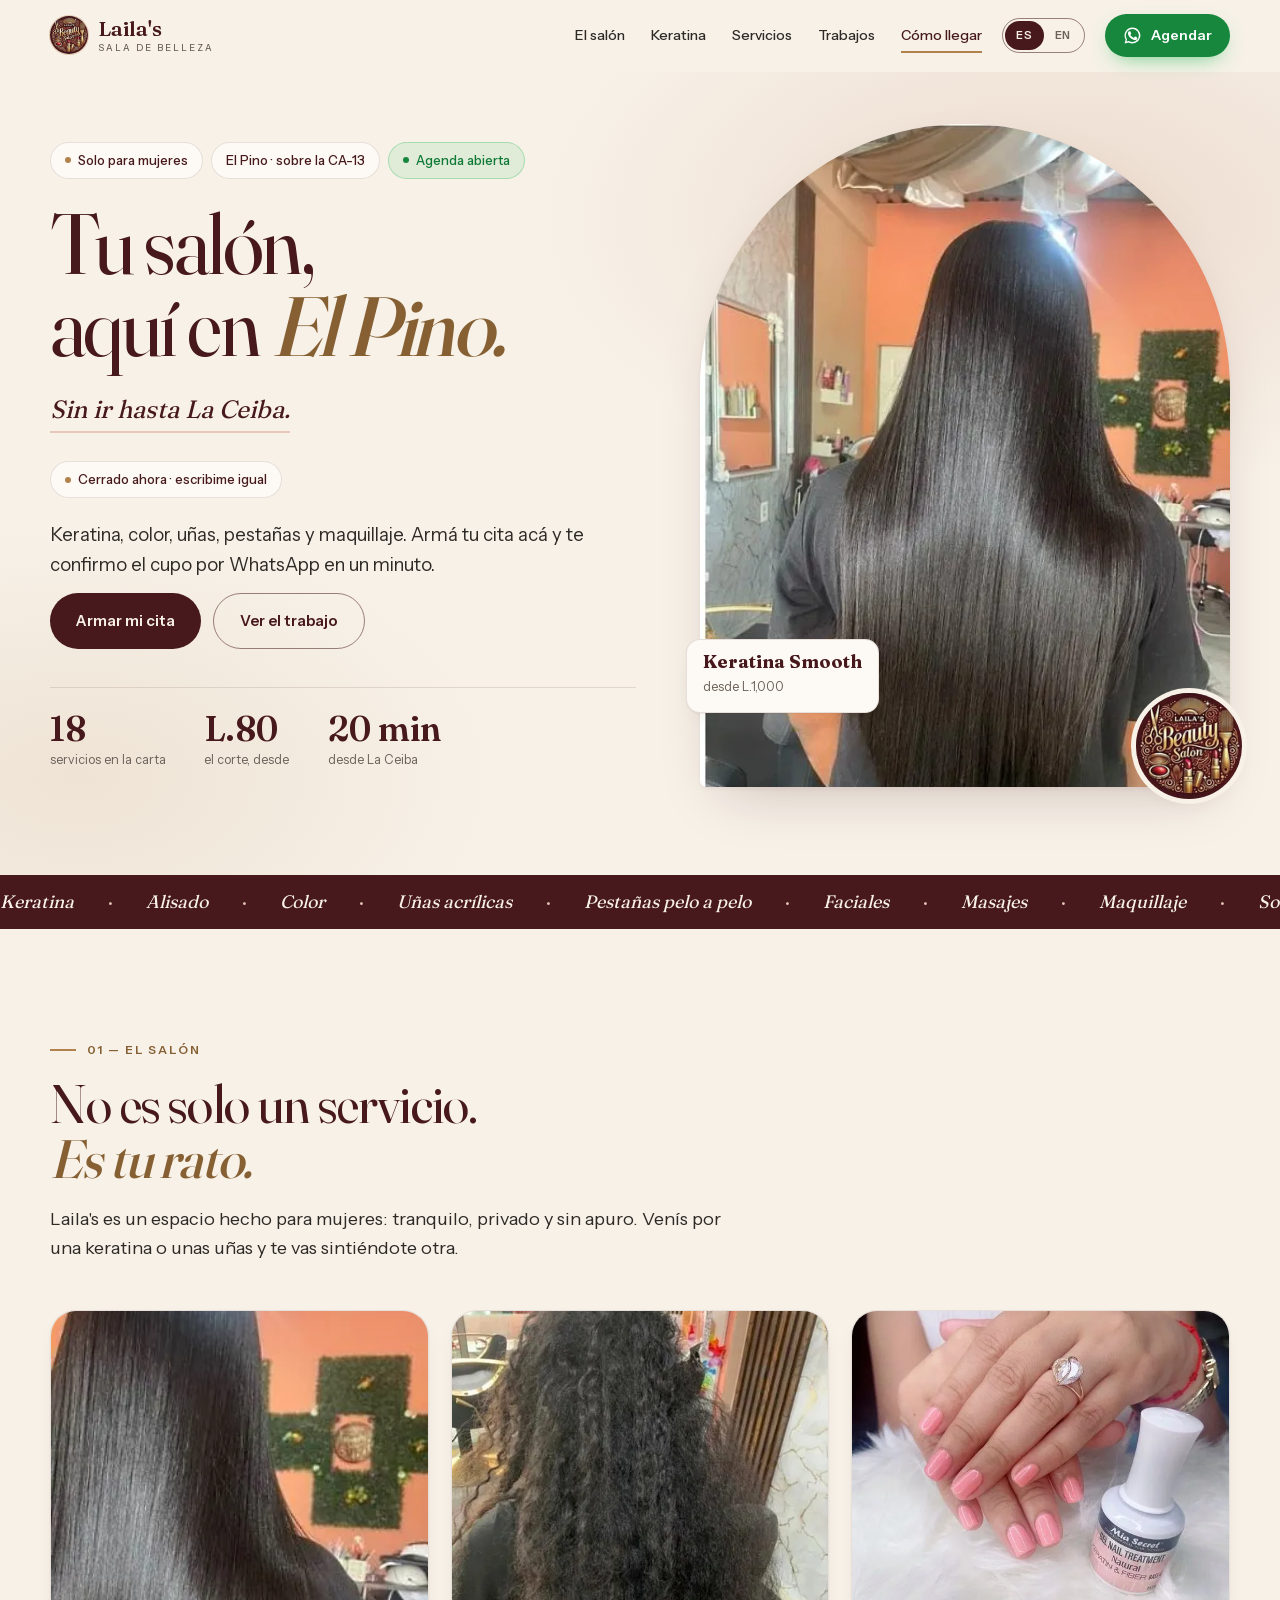
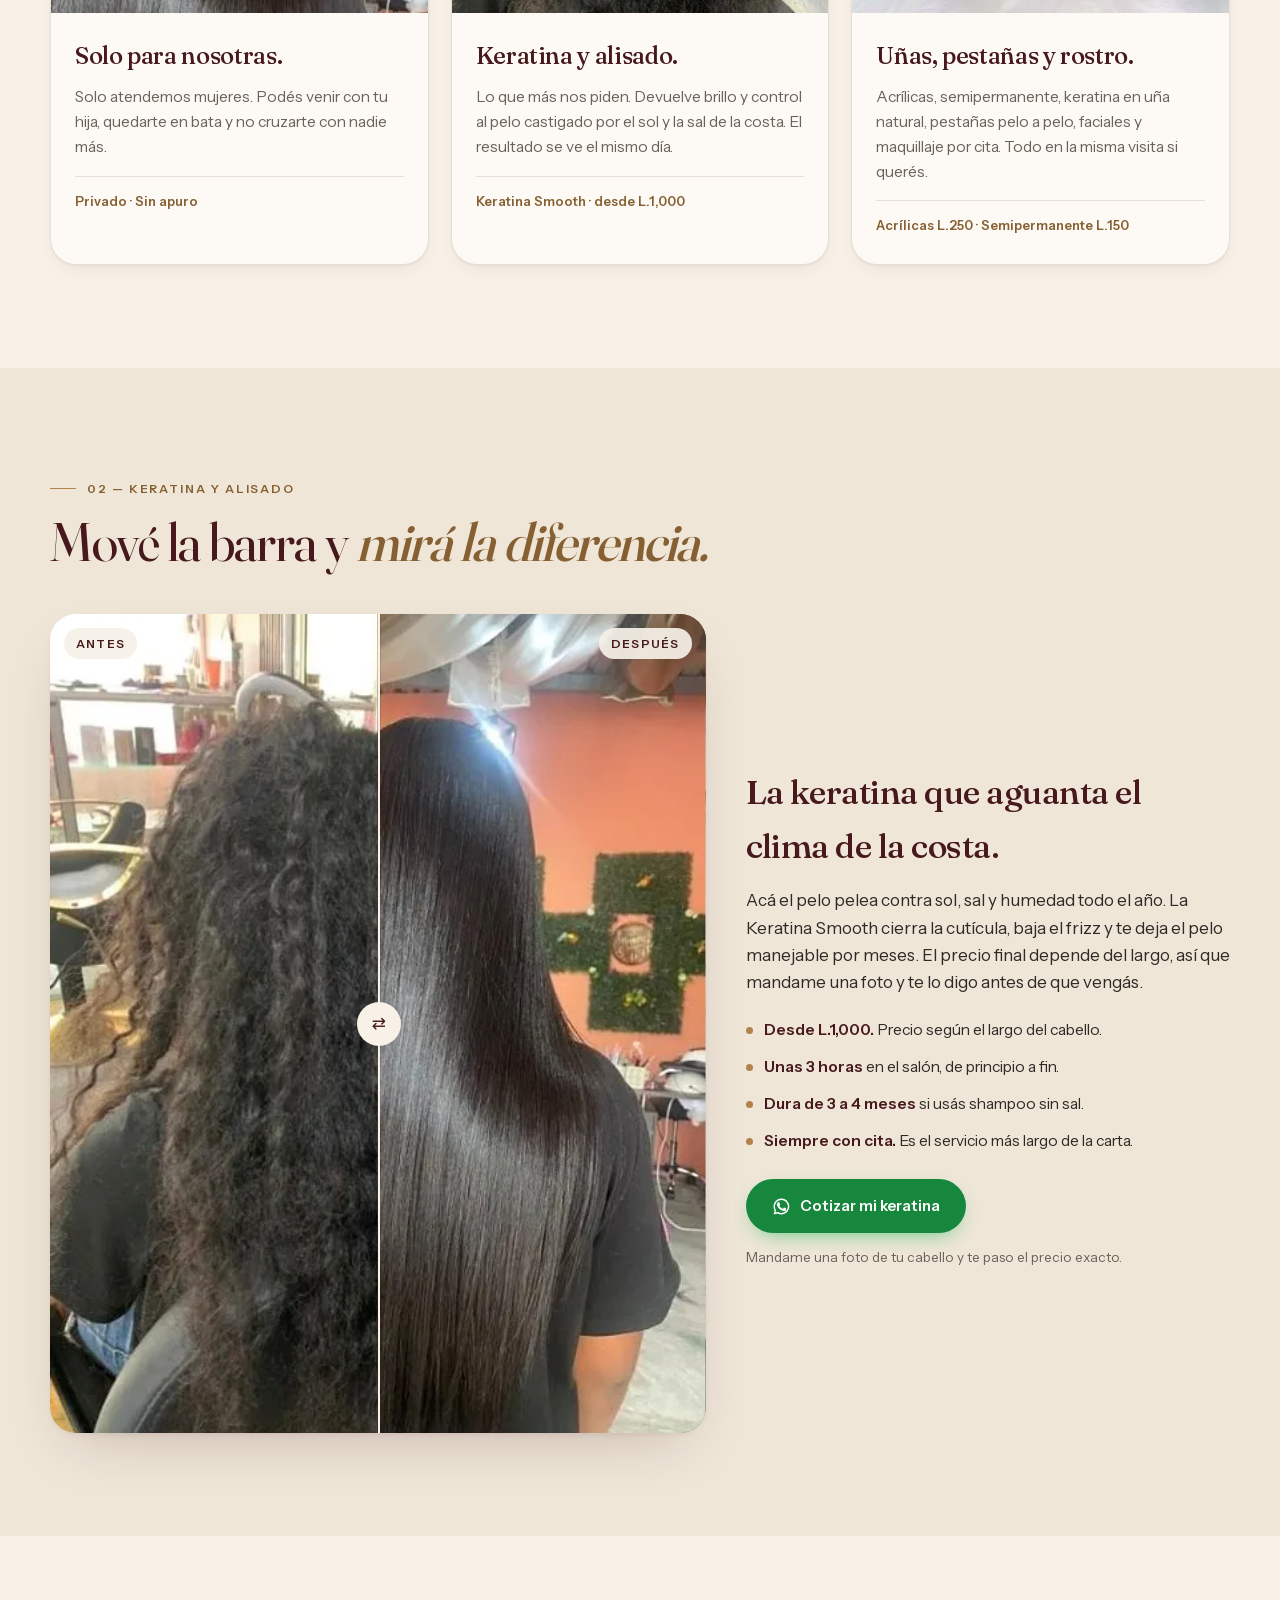
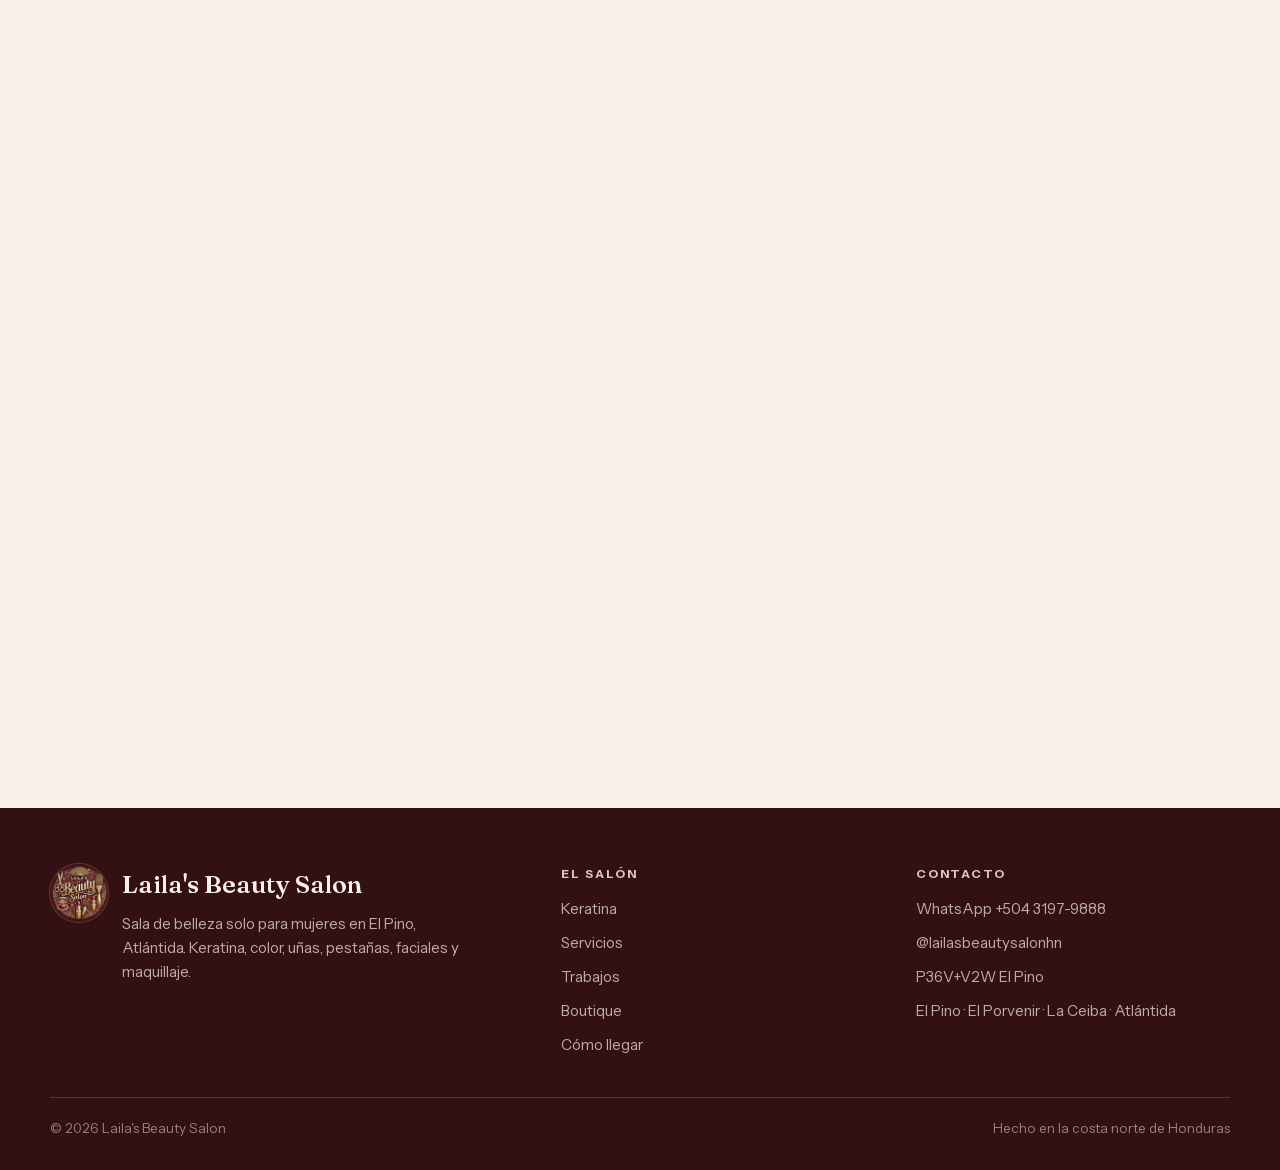
==== commit 1fea7394: "Fix duplicated pre-rendered markup; WCAG contrast pass on the new palette PRE-RENDER BUG (live since" ====
--- a/index.html
+++ b/index.html
@@ -92,7 +92,7 @@
 <header class="nav" id="nav">
   <div class="nav__in">
     <a href="#top" class="brand" aria-label="Laila's Beauty Salon, inicio">
-      <span class="brand__seal"><img src="assets/logo.jpg" alt="" width="38" height="38"></span>
+      <span class="brand__seal"><picture><source srcset="assets/logo.webp" type="image/webp"><img src="assets/logo.jpg" alt="" width="38" height="38"></picture></span>
       <span class="brand__txt">
         <span class="brand__name">Laila's</span>
         <span class="brand__sub" data-i18n="brand.sub">Sala de belleza</span>
@@ -164,13 +164,13 @@
 
       <div class="hero__art">
         <div class="hero__frame">
-          <img src="assets/img/work/keratina-despues.jpg" alt="Cabello largo alisado con keratina en Laila's Beauty Salon, El Pino" fetchpriority="high" width="493" height="678">
+          <picture><source srcset="assets/img/work/keratina-despues.webp" type="image/webp"><img src="assets/img/work/keratina-despues.jpg" alt="Cabello largo alisado con keratina en Laila's Beauty Salon, El Pino" fetchpriority="high" width="493" height="678"></picture>
         </div>
         <div class="hero__tag">
           <b data-i18n="hero.tagB">Keratina Smooth</b>
           <span data-i18n="hero.tagS">desde L.1,000</span>
         </div>
-        <div class="hero__seal"><img src="assets/logo.jpg" alt="" width="106" height="106"></div>
+        <div class="hero__seal"><picture><source srcset="assets/logo.webp" type="image/webp"><img src="assets/logo.jpg" alt="" width="106" height="106"></picture></div>
       </div>
     </div>
   </section>
@@ -189,7 +189,7 @@
 
       <div class="exp__grid">
         <article class="card reveal">
-          <div class="card__img"><img src="assets/img/work/salon-interior-sm.jpg" alt="Interior del salón de Laila en El Pino" loading="lazy" width="297" height="551"></div>
+          <div class="card__img"><picture><source srcset="assets/img/work/salon-interior-sm.webp" type="image/webp"><img src="assets/img/work/salon-interior-sm.jpg" alt="Interior del salón de Laila en El Pino" loading="lazy" width="297" height="551"></picture></div>
           <div class="card__body">
             <h3 data-i18n="exp.c1.t">Solo para nosotras.</h3>
             <p data-i18n="exp.c1.b">Solo atendemos mujeres. Podés venir con tu hija, quedarte en bata y no cruzarte con nadie más.</p>
@@ -198,7 +198,7 @@
         </article>
 
         <article class="card reveal">
-          <div class="card__img"><img src="assets/img/work/keratina-antes-sm.jpg" alt="Cabello con frizz antes del tratamiento de keratina" loading="lazy" width="491" height="678"></div>
+          <div class="card__img"><picture><source srcset="assets/img/work/keratina-antes-sm.webp" type="image/webp"><img src="assets/img/work/keratina-antes-sm.jpg" alt="Cabello con frizz antes del tratamiento de keratina" loading="lazy" width="491" height="678"></picture></div>
           <div class="card__body">
             <h3 data-i18n="exp.c2.t">Keratina y alisado.</h3>
             <p data-i18n="exp.c2.b">Lo que más nos piden. Devuelve brillo y control al pelo castigado por el sol y la sal de la costa. El resultado se ve el mismo día.</p>
@@ -207,7 +207,7 @@
         </article>
 
         <article class="card reveal">
-          <div class="card__img"><img src="assets/img/work/unas-rosadas-sm.jpg" alt="Uñas con pintado semipermanente rosado" loading="lazy" width="700" height="490"></div>
+          <div class="card__img"><picture><source srcset="assets/img/work/unas-rosadas-sm.webp" type="image/webp"><img src="assets/img/work/unas-rosadas-sm.jpg" alt="Uñas con pintado semipermanente rosado" loading="lazy" width="700" height="490"></picture></div>
           <div class="card__body">
             <h3 data-i18n="exp.c3.t">Uñas, pestañas y rostro.</h3>
             <p data-i18n="exp.c3.b">Acrílicas, semipermanente, keratina en uña natural, pestañas pelo a pelo, faciales y maquillaje por cita. Todo en la misma visita si querés.</p>
@@ -228,8 +228,8 @@
 
       <div class="ba">
         <div class="ba__stage reveal" id="baStage">
-          <img src="assets/img/work/keratina-antes.jpg" alt="Antes: cabello rizado y con frizz" loading="lazy" width="491" height="678">
-          <img class="ba__after" id="baAfter" src="assets/img/work/keratina-despues.jpg" alt="Después: el mismo cabello liso y con brillo tras la keratina" loading="lazy" width="493" height="678">
+          <picture><source srcset="assets/img/work/keratina-antes.webp" type="image/webp"><img src="assets/img/work/keratina-antes.jpg" alt="Antes: cabello rizado y con frizz" loading="lazy" width="491" height="678"></picture>
+          <picture><source srcset="assets/img/work/keratina-despues.webp" type="image/webp"><img class="ba__after" id="baAfter" src="assets/img/work/keratina-despues.jpg" alt="Después: el mismo cabello liso y con brillo tras la keratina" loading="lazy" width="493" height="678"></picture>
           <span class="ba__label ba__label--b" data-i18n="ba.before">Antes</span>
           <span class="ba__label ba__label--a" data-i18n="ba.after">Después</span>
           <input class="ba__range" id="baRange" type="range" min="0" max="100" value="50" step="1"
@@ -293,24 +293,7 @@
         <li class="service" data-id="maquillaje" data-cat="rostro" role="button" tabindex="0" aria-pressed="false"><span class="service__check" aria-hidden="true"><svg viewBox="0 0 24 24"><path d="M5 12l5 5L19 7"/></svg></span><div><div class="service__name">Maquillaje<span class="service__tag">Con cita</span></div><div class="service__desc">Social, novia, quinceañera — Maquillaje profesional para tu evento. Siempre con cita previa.</div></div><div class="service__meta"><div class="service__price"><small>A consultar</small></div><div class="service__time">60 min</div></div></li>
         <li class="service" data-id="faciales" data-cat="rostro" role="button" tabindex="0" aria-pressed="false"><span class="service__check" aria-hidden="true"><svg viewBox="0 0 24 24"><path d="M5 12l5 5L19 7"/></svg></span><div><div class="service__name">Faciales</div><div class="service__desc">Limpieza profunda — Limpieza, exfoliación y mascarilla según tu tipo de piel.</div></div><div class="service__meta"><div class="service__price"><small>A consultar</small></div><div class="service__time">60 min</div></div></li>
         <li class="service" data-id="masajes" data-cat="spa" role="button" tabindex="0" aria-pressed="false"><span class="service__check" aria-hidden="true"><svg viewBox="0 0 24 24"><path d="M5 12l5 5L19 7"/></svg></span><div><div class="service__name">Masajes</div><div class="service__desc">Relajante — Masaje relajante para soltar cuello y espalda.</div></div><div class="service__meta"><div class="service__price"><small>A consultar</small></div><div class="service__time">60 min</div></div></li>
-      </svg></span><div><div class="service__name">Corte de cabello<span class="service__tag">Promo</span></div><div class="service__desc">Corte y peinado — Corte a tu medida, con lavado y secado incluidos.</div></div><div class="service__meta"><div class="service__price">L.80</div><div class="service__time">45 min</div></div></li>
-        <li class="service" data-id="lavseco" data-cat="cabello" role="button" tabindex="0" aria-pressed="false"><span class="service__check" aria-hidden="true"><svg viewBox="0 0 24 24"><path d="M5 12l5 5L19 7"/></svg></span><div><div class="service__name">Lavado y secado</div><div class="service__desc">Cepillado profesional — Lavado con masaje y secado con cepillo.</div></div><div class="service__meta"><div class="service__price">L.180</div><div class="service__time">45 min</div></div></li>
-        <li class="service" data-id="planchado" data-cat="cabello" role="button" tabindex="0" aria-pressed="false"><span class="service__check" aria-hidden="true"><svg viewBox="0 0 24 24"><path d="M5 12l5 5L19 7"/></svg></span><div><div class="service__name">Planchado</div><div class="service__desc">Liso al instante — Plancha con protector térmico para un liso que aguanta.</div></div><div class="service__meta"><div class="service__price">L.150</div><div class="service__time">40 min</div></div></li>
-        <li class="service" data-id="lavplanch" data-cat="cabello" role="button" tabindex="0" aria-pressed="false"><span class="service__check" aria-hidden="true"><svg viewBox="0 0 24 24"><path d="M5 12l5 5L19 7"/></svg></span><div><div class="service__name">Lavado, secado y planchado<span class="service__tag">El más pedido</span></div><div class="service__desc">El combo completo — Lo que pide la mayoría: salís lista para cualquier plan.</div></div><div class="service__meta"><div class="service__price">L.300</div><div class="service__time">75 min</div></div></li>
-        <li class="service" data-id="lavtrat" data-cat="cabello" role="button" tabindex="0" aria-pressed="false"><span class="service__check" aria-hidden="true"><svg viewBox="0 0 24 24"><path d="M5 12l5 5L19 7"/></svg></span><div><div class="service__name">Lavado, secado y tratamiento</div><div class="service__desc">Hidratación profunda — Ampolla o mascarilla según lo que necesite tu cabello.</div></div><div class="service__meta"><div class="service__price">L.250</div><div class="service__time">60 min</div></div></li>
-        <li class="service" data-id="keratina" data-cat="cabello" role="button" tabindex="0" aria-pressed="false"><span class="service__check" aria-hidden="true"><svg viewBox="0 0 24 24"><path d="M5 12l5 5L19 7"/></svg></span><div><div class="service__name">Keratina Smooth<span class="service__tag">De la casa</span></div><div class="service__desc">Alisado con keratina — Frizz bajo control, brillo y manejo por meses. Precio final según el largo.</div></div><div class="service__meta"><div class="service__price">L.1,000</div><div class="service__time">180 min</div></div></li>
-        <li class="service" data-id="alisado" data-cat="cabello" role="button" tabindex="0" aria-pressed="false"><span class="service__check" aria-hidden="true"><svg viewBox="0 0 24 24"><path d="M5 12l5 5L19 7"/></svg></span><div><div class="service__name">Alisado</div><div class="service__desc">Liso duradero — Alisado progresivo. Se cotiza según el tipo y largo del cabello.</div></div><div class="service__meta"><div class="service__price"><small>A consultar</small></div><div class="service__time">180 min</div></div></li>
-        <li class="service" data-id="color" data-cat="cabello" role="button" tabindex="0" aria-pressed="false"><span class="service__check" aria-hidden="true"><svg viewBox="0 0 24 24"><path d="M5 12l5 5L19 7"/></svg></span><div><div class="service__name">Pintado y color</div><div class="service__desc">Tinte, retoque, mechas — Color completo, retoque de raíz o mechas. Mandame una foto y te cotizo.</div></div><div class="service__meta"><div class="service__price"><small>A consultar</small></div><div class="service__time">120 min</div></div></li>
-        <li class="service" data-id="tratamiento" data-cat="cabello" role="button" tabindex="0" aria-pressed="false"><span class="service__check" aria-hidden="true"><svg viewBox="0 0 24 24"><path d="M5 12l5 5L19 7"/></svg></span><div><div class="service__name">Tratamientos capilares</div><div class="service__desc">Botox, ampollas, reparación — Para cabello reseco, poroso o castigado por el sol y la sal.</div></div><div class="service__meta"><div class="service__price"><small>A consultar</small></div><div class="service__time">60 min</div></div></li>
-        <li class="service" data-id="acrilicas" data-cat="unas" role="button" tabindex="0" aria-pressed="false"><span class="service__check" aria-hidden="true"><svg viewBox="0 0 24 24"><path d="M5 12l5 5L19 7"/></svg></span><div><div class="service__name">Uñas acrílicas<span class="service__tag">El más pedido</span></div><div class="service__desc">Juego completo — Extensión en acrílico, largo y forma a tu gusto. Los diseños se cotizan aparte.</div></div><div class="service__meta"><div class="service__price">L.250</div><div class="service__time">120 min</div></div></li>
-        <li class="service" data-id="semi" data-cat="unas" role="button" tabindex="0" aria-pressed="false"><span class="service__check" aria-hidden="true"><svg viewBox="0 0 24 24"><path d="M5 12l5 5L19 7"/></svg></span><div><div class="service__name">Pintado semipermanente</div><div class="service__desc">Esmaltado permanente — Color que aguanta semanas sin descascararse.</div></div><div class="service__meta"><div class="service__price">L.150</div><div class="service__time">60 min</div></div></li>
-        <li class="service" data-id="keratinaUna" data-cat="unas" role="button" tabindex="0" aria-pressed="false"><span class="service__check" aria-hidden="true"><svg viewBox="0 0 24 24"><path d="M5 12l5 5L19 7"/></svg></span><div><div class="service__name">Keratina en uña natural<span class="service__tag">Nuevo</span></div><div class="service__desc">Fortalece sin extensión — Tratamiento de keratina sobre tu uña natural, con esmaltado permanente.</div></div><div class="service__meta"><div class="service__price"><small>A consultar</small></div><div class="service__time">60 min</div></div></li>
-        <li class="service" data-id="manicura" data-cat="unas" role="button" tabindex="0" aria-pressed="false"><span class="service__check" aria-hidden="true"><svg viewBox="0 0 24 24"><path d="M5 12l5 5L19 7"/></svg></span><div><div class="service__name">Manicura</div><div class="service__desc">Limpieza y esmaltado — Cutícula, forma y color. Se cotiza según lo que lleve.</div></div><div class="service__meta"><div class="service__price"><small>A consultar</small></div><div class="service__time">45 min</div></div></li>
-        <li class="service" data-id="pedicura" data-cat="unas" role="button" tabindex="0" aria-pressed="false"><span class="service__check" aria-hidden="true"><svg viewBox="0 0 24 24"><path d="M5 12l5 5L19 7"/></svg></span><div><div class="service__name">Pedicura</div><div class="service__desc">Pies descansados — Limpieza, exfoliación y esmaltado. Ideal después de la playa.</div></div><div class="service__meta"><div class="service__price"><small>A consultar</small></div><div class="service__time">60 min</div></div></li>
-        <li class="service" data-id="pestanas" data-cat="rostro" role="button" tabindex="0" aria-pressed="false"><span class="service__check" aria-hidden="true"><svg viewBox="0 0 24 24"><path d="M5 12l5 5L19 7"/></svg></span><div><div class="service__name">Pestañas pelo a pelo</div><div class="service__desc">Extensiones clásicas — Una extensión por pestaña natural. Mirada abierta y natural.</div></div><div class="service__meta"><div class="service__price"><small>A consultar</small></div><div class="service__time">120 min</div></div></li>
-        <li class="service" data-id="maquillaje" data-cat="rostro" role="button" tabindex="0" aria-pressed="false"><span class="service__check" aria-hidden="true"><svg viewBox="0 0 24 24"><path d="M5 12l5 5L19 7"/></svg></span><div><div class="service__name">Maquillaje<span class="service__tag">Con cita</span></div><div class="service__desc">Social, novia, quinceañera — Maquillaje profesional para tu evento. Siempre con cita previa.</div></div><div class="service__meta"><div class="service__price"><small>A consultar</small></div><div class="service__time">60 min</div></div></li>
-        <li class="service" data-id="faciales" data-cat="rostro" role="button" tabindex="0" aria-pressed="false"><span class="service__check" aria-hidden="true"><svg viewBox="0 0 24 24"><path d="M5 12l5 5L19 7"/></svg></span><div><div class="service__name">Faciales</div><div class="service__desc">Limpieza profunda — Limpieza, exfoliación y mascarilla según tu tipo de piel.</div></div><div class="service__meta"><div class="service__price"><small>A consultar</small></div><div class="service__time">60 min</div></div></li>
-        <li class="service" data-id="masajes" data-cat="spa" role="button" tabindex="0" aria-pressed="false"><span class="service__check" aria-hidden="true"><svg viewBox="0 0 24 24"><path d="M5 12l5 5L19 7"/></svg></span><div><div class="service__name">Masajes</div><div class="service__desc">Relajante — Masaje relajante para soltar cuello y espalda.</div></div><div class="service__meta"><div class="service__price"><small>A consultar</small></div><div class="service__time">60 min</div></div></li>
+        <!--/PRERENDER:services-->
       </ul>
           <p class="menu__note" data-i18n="menu.note">Estos son los precios que Laila publica en Instagram y pueden cambiar según el largo del cabello, el diseño o el producto. Lo que dice <b>a consultar</b> se cotiza por WhatsApp, es rápido. Los tiempos son aproximados.</p>
         </div>
@@ -361,26 +344,17 @@
         <p class="lede" data-i18n="work.lede">Todo esto es trabajo hecho acá, tal como lo publica Laila. Tocá cualquier foto para verla en grande.</p>
       </div>
       <div class="gal" id="gallery"><!--PRERENDER:gallery-->
-        <figure class="gitem g-w6" data-i="0" tabindex="0" role="button" aria-label="Ver foto: Esmaltado permanente"><img src="assets/img/work/unas-rosadas-sm.jpg" alt="Esmaltado permanente — en Laila’s Beauty Salon" loading="lazy" decoding="async" draggable="false"><figcaption class="gitem__cap"><span>Esmaltado permanente</span><span>Uñas</span></figcaption></figure>
-        <figure class="gitem g-p3" data-i="1" tabindex="0" role="button" aria-label="Ver foto: Antes de la keratina"><img src="assets/img/work/keratina-antes-sm.jpg" alt="Antes de la keratina — en Laila’s Beauty Salon" loading="lazy" decoding="async" draggable="false"><figcaption class="gitem__cap"><span>Antes de la keratina</span><span>Keratina</span></figcaption></figure>
-        <figure class="gitem g-p3" data-i="2" tabindex="0" role="button" aria-label="Ver foto: Después de la keratina"><img src="assets/img/work/keratina-despues-sm.jpg" alt="Después de la keratina — en Laila’s Beauty Salon" loading="lazy" decoding="async" draggable="false"><figcaption class="gitem__cap"><span>Después de la keratina</span><span>Keratina</span></figcaption></figure>
-        <figure class="gitem g-p3" data-i="3" tabindex="0" role="button" aria-label="Ver foto: Cambio de look"><img src="assets/img/work/cambio-de-look-sm.jpg" alt="Cambio de look — en Laila’s Beauty Salon" loading="lazy" decoding="async" draggable="false"><figcaption class="gitem__cap"><span>Cambio de look</span><span>Color</span></figcaption></figure>
-        <figure class="gitem g-p3" data-i="4" tabindex="0" role="button" aria-label="Ver foto: Dentro del salón"><img src="assets/img/work/salon-interior-sm.jpg" alt="Dentro del salón — en Laila’s Beauty Salon" loading="lazy" decoding="async" draggable="false"><figcaption class="gitem__cap"><span>Dentro del salón</span><span>El salón</span></figcaption></figure>
-        <figure class="gitem g-p3" data-i="5" tabindex="0" role="button" aria-label="Ver foto: Keratina en uña natural"><img src="assets/img/work/keratina-una-sm.jpg" alt="Keratina en uña natural — en Laila’s Beauty Salon" loading="lazy" decoding="async" draggable="false"><figcaption class="gitem__cap"><span>Keratina en uña natural</span><span>Uñas</span></figcaption></figure>
-        <figure class="gitem g-p3" data-i="6" tabindex="0" role="button" aria-label="Ver foto: Maquillaje con cita"><img src="assets/img/work/maquillaje-sm.jpg" alt="Maquillaje con cita — en Laila’s Beauty Salon" loading="lazy" decoding="async" draggable="false"><figcaption class="gitem__cap"><span>Maquillaje con cita</span><span>Rostro</span></figcaption></figure>
-        <figure class="gitem g-p4" data-i="7" tabindex="0" role="button" aria-label="Ver foto: La carta de precios"><img src="assets/img/work/precios-poster-sm.jpg" alt="La carta de precios — en Laila’s Beauty Salon" loading="lazy" decoding="async" draggable="false"><figcaption class="gitem__cap"><span>La carta de precios</span><span>Carta</span></figcaption></figure>
-        <figure class="gitem g-p4" data-i="8" tabindex="0" role="button" aria-label="Ver foto: Promoción de keratina"><img src="assets/img/work/promo-keratina-sm.jpg" alt="Promoción de keratina — en Laila’s Beauty Salon" loading="lazy" decoding="async" draggable="false"><figcaption class="gitem__cap"><span>Promoción de keratina</span><span>Promo</span></figcaption></figure>
-        <figure class="gitem g-p4" data-i="9" tabindex="0" role="button" aria-label="Ver foto: Llegando por la CA-13"><img src="assets/img/work/llegada-sm.jpg" alt="Llegando por la CA-13 — en Laila’s Beauty Salon" loading="lazy" decoding="async" draggable="false"><figcaption class="gitem__cap"><span>Llegando por la CA-13</span><span>El Pino</span></figcaption></figure>
-      </span><span>Uñas</span></figcaption></figure>
-        <figure class="gitem g-p3" data-i="1" tabindex="0" role="button" aria-label="Ver foto: Antes de la keratina"><img src="assets/img/work/keratina-antes-sm.jpg" alt="Antes de la keratina — en Laila’s Beauty Salon" loading="lazy" decoding="async" draggable="false"><figcaption class="gitem__cap"><span>Antes de la keratina</span><span>Keratina</span></figcaption></figure>
-        <figure class="gitem g-p3" data-i="2" tabindex="0" role="button" aria-label="Ver foto: Después de la keratina"><img src="assets/img/work/keratina-despues-sm.jpg" alt="Después de la keratina — en Laila’s Beauty Salon" loading="lazy" decoding="async" draggable="false"><figcaption class="gitem__cap"><span>Después de la keratina</span><span>Keratina</span></figcaption></figure>
-        <figure class="gitem g-p3" data-i="3" tabindex="0" role="button" aria-label="Ver foto: Cambio de look"><img src="assets/img/work/cambio-de-look-sm.jpg" alt="Cambio de look — en Laila’s Beauty Salon" loading="lazy" decoding="async" draggable="false"><figcaption class="gitem__cap"><span>Cambio de look</span><span>Color</span></figcaption></figure>
-        <figure class="gitem g-p3" data-i="4" tabindex="0" role="button" aria-label="Ver foto: Dentro del salón"><img src="assets/img/work/salon-interior-sm.jpg" alt="Dentro del salón — en Laila’s Beauty Salon" loading="lazy" decoding="async" draggable="false"><figcaption class="gitem__cap"><span>Dentro del salón</span><span>El salón</span></figcaption></figure>
-        <figure class="gitem g-p3" data-i="5" tabindex="0" role="button" aria-label="Ver foto: Keratina en uña natural"><img src="assets/img/work/keratina-una-sm.jpg" alt="Keratina en uña natural — en Laila’s Beauty Salon" loading="lazy" decoding="async" draggable="false"><figcaption class="gitem__cap"><span>Keratina en uña natural</span><span>Uñas</span></figcaption></figure>
-        <figure class="gitem g-p3" data-i="6" tabindex="0" role="button" aria-label="Ver foto: Maquillaje con cita"><img src="assets/img/work/maquillaje-sm.jpg" alt="Maquillaje con cita — en Laila’s Beauty Salon" loading="lazy" decoding="async" draggable="false"><figcaption class="gitem__cap"><span>Maquillaje con cita</span><span>Rostro</span></figcaption></figure>
-        <figure class="gitem g-p4" data-i="7" tabindex="0" role="button" aria-label="Ver foto: La carta de precios"><img src="assets/img/work/precios-poster-sm.jpg" alt="La carta de precios — en Laila’s Beauty Salon" loading="lazy" decoding="async" draggable="false"><figcaption class="gitem__cap"><span>La carta de precios</span><span>Carta</span></figcaption></figure>
-        <figure class="gitem g-p4" data-i="8" tabindex="0" role="button" aria-label="Ver foto: Promoción de keratina"><img src="assets/img/work/promo-keratina-sm.jpg" alt="Promoción de keratina — en Laila’s Beauty Salon" loading="lazy" decoding="async" draggable="false"><figcaption class="gitem__cap"><span>Promoción de keratina</span><span>Promo</span></figcaption></figure>
-        <figure class="gitem g-p4" data-i="9" tabindex="0" role="button" aria-label="Ver foto: Llegando por la CA-13"><img src="assets/img/work/llegada-sm.jpg" alt="Llegando por la CA-13 — en Laila’s Beauty Salon" loading="lazy" decoding="async" draggable="false"><figcaption class="gitem__cap"><span>Llegando por la CA-13</span><span>El Pino</span></figcaption></figure>
+        <figure class="gitem g-w6" data-i="0" tabindex="0" role="button" aria-label="Ver foto: Esmaltado permanente"><picture><source srcset="assets/img/work/unas-rosadas-sm.webp" type="image/webp"><img src="assets/img/work/unas-rosadas-sm.jpg" alt="Esmaltado permanente — en Laila’s Beauty Salon" loading="lazy" decoding="async" draggable="false"></picture><figcaption class="gitem__cap"><span>Esmaltado permanente</span><span>Uñas</span></figcaption></figure>
+        <figure class="gitem g-p3" data-i="1" tabindex="0" role="button" aria-label="Ver foto: Antes de la keratina"><picture><source srcset="assets/img/work/keratina-antes-sm.webp" type="image/webp"><img src="assets/img/work/keratina-antes-sm.jpg" alt="Antes de la keratina — en Laila’s Beauty Salon" loading="lazy" decoding="async" draggable="false"></picture><figcaption class="gitem__cap"><span>Antes de la keratina</span><span>Keratina</span></figcaption></figure>
+        <figure class="gitem g-p3" data-i="2" tabindex="0" role="button" aria-label="Ver foto: Después de la keratina"><picture><source srcset="assets/img/work/keratina-despues-sm.webp" type="image/webp"><img src="assets/img/work/keratina-despues-sm.jpg" alt="Después de la keratina — en Laila’s Beauty Salon" loading="lazy" decoding="async" draggable="false"></picture><figcaption class="gitem__cap"><span>Después de la keratina</span><span>Keratina</span></figcaption></figure>
+        <figure class="gitem g-p3" data-i="3" tabindex="0" role="button" aria-label="Ver foto: Cambio de look"><picture><source srcset="assets/img/work/cambio-de-look-sm.webp" type="image/webp"><img src="assets/img/work/cambio-de-look-sm.jpg" alt="Cambio de look — en Laila’s Beauty Salon" loading="lazy" decoding="async" draggable="false"></picture><figcaption class="gitem__cap"><span>Cambio de look</span><span>Color</span></figcaption></figure>
+        <figure class="gitem g-p3" data-i="4" tabindex="0" role="button" aria-label="Ver foto: Dentro del salón"><picture><source srcset="assets/img/work/salon-interior-sm.webp" type="image/webp"><img src="assets/img/work/salon-interior-sm.jpg" alt="Dentro del salón — en Laila’s Beauty Salon" loading="lazy" decoding="async" draggable="false"></picture><figcaption class="gitem__cap"><span>Dentro del salón</span><span>El salón</span></figcaption></figure>
+        <figure class="gitem g-p3" data-i="5" tabindex="0" role="button" aria-label="Ver foto: Keratina en uña natural"><picture><source srcset="assets/img/work/keratina-una-sm.webp" type="image/webp"><img src="assets/img/work/keratina-una-sm.jpg" alt="Keratina en uña natural — en Laila’s Beauty Salon" loading="lazy" decoding="async" draggable="false"></picture><figcaption class="gitem__cap"><span>Keratina en uña natural</span><span>Uñas</span></figcaption></figure>
+        <figure class="gitem g-p3" data-i="6" tabindex="0" role="button" aria-label="Ver foto: Maquillaje con cita"><picture><source srcset="assets/img/work/maquillaje-sm.webp" type="image/webp"><img src="assets/img/work/maquillaje-sm.jpg" alt="Maquillaje con cita — en Laila’s Beauty Salon" loading="lazy" decoding="async" draggable="false"></picture><figcaption class="gitem__cap"><span>Maquillaje con cita</span><span>Rostro</span></figcaption></figure>
+        <figure class="gitem g-p4" data-i="7" tabindex="0" role="button" aria-label="Ver foto: La carta de precios"><picture><source srcset="assets/img/work/precios-poster-sm.webp" type="image/webp"><img src="assets/img/work/precios-poster-sm.jpg" alt="La carta de precios — en Laila’s Beauty Salon" loading="lazy" decoding="async" draggable="false"></picture><figcaption class="gitem__cap"><span>La carta de precios</span><span>Carta</span></figcaption></figure>
+        <figure class="gitem g-p4" data-i="8" tabindex="0" role="button" aria-label="Ver foto: Promoción de keratina"><picture><source srcset="assets/img/work/promo-keratina-sm.webp" type="image/webp"><img src="assets/img/work/promo-keratina-sm.jpg" alt="Promoción de keratina — en Laila’s Beauty Salon" loading="lazy" decoding="async" draggable="false"></picture><figcaption class="gitem__cap"><span>Promoción de keratina</span><span>Promo</span></figcaption></figure>
+        <figure class="gitem g-p4" data-i="9" tabindex="0" role="button" aria-label="Ver foto: Llegando por la CA-13"><picture><source srcset="assets/img/work/llegada-sm.webp" type="image/webp"><img src="assets/img/work/llegada-sm.jpg" alt="Llegando por la CA-13 — en Laila’s Beauty Salon" loading="lazy" decoding="async" draggable="false"></picture><figcaption class="gitem__cap"><span>Llegando por la CA-13</span><span>El Pino</span></figcaption></figure>
+        <!--/PRERENDER:gallery-->
       </div>
     </div>
   </section>
@@ -395,21 +369,21 @@
       </div>
       <div class="boutique">
         <article class="bcard reveal">
-          <div class="bcard__img"><img src="assets/img/work/perfumes-sm.jpg" alt="Perfumes originales a la venta en el salón" loading="lazy" width="563" height="640"></div>
+          <div class="bcard__img"><picture><source srcset="assets/img/work/perfumes-sm.webp" type="image/webp"><img src="assets/img/work/perfumes-sm.jpg" alt="Perfumes originales a la venta en el salón" loading="lazy" width="563" height="640"></picture></div>
           <div class="bcard__b">
             <h4 data-i18n="shop.c1.t">Perfumes</h4>
             <p data-i18n="shop.c1.b">Fragancias originales de marca a buen precio. Preguntá disponibilidad al 3197-9888.</p>
           </div>
         </article>
         <article class="bcard reveal">
-          <div class="bcard__img"><img src="assets/img/work/boutique-sandalias-sm.jpg" alt="Sandalias a la venta en el salón" loading="lazy" width="512" height="640"></div>
+          <div class="bcard__img"><picture><source srcset="assets/img/work/boutique-sandalias-sm.webp" type="image/webp"><img src="assets/img/work/boutique-sandalias-sm.jpg" alt="Sandalias a la venta en el salón" loading="lazy" width="512" height="640"></picture></div>
           <div class="bcard__b">
             <h4 data-i18n="shop.c2.t">Accesorios</h4>
             <p data-i18n="shop.c2.b">Sandalias y detalles que van cambiando cada temporada. Lo nuevo sale primero en el Instagram.</p>
           </div>
         </article>
         <article class="bcard reveal">
-          <div class="bcard__img"><img src="assets/img/work/agenda-abierta-sm.jpg" alt="Promoción 2x1: referí dos clientas nuevas" loading="lazy" width="565" height="700"></div>
+          <div class="bcard__img"><picture><source srcset="assets/img/work/agenda-abierta-sm.webp" type="image/webp"><img src="assets/img/work/agenda-abierta-sm.jpg" alt="Promoción 2x1: referí dos clientas nuevas" loading="lazy" width="565" height="700"></picture></div>
           <div class="bcard__b">
             <h4 data-i18n="shop.c3.t">2×1: referí y ganás</h4>
             <p data-i18n="shop.c3.b">Referí dos clientas nuevas y tu siguiente servicio va por cuenta de la casa. Solo deciles que llegan de tu parte.</p>
@@ -449,7 +423,7 @@
         </div>
 
         <div class="book__art reveal">
-          <img src="assets/img/work/servicios-poster-sm.jpg" alt="Lista de servicios de Laila's Beauty Salon" loading="lazy" width="525" height="700">
+          <picture><source srcset="assets/img/work/servicios-poster-sm.webp" type="image/webp"><img src="assets/img/work/servicios-poster-sm.jpg" alt="Lista de servicios de Laila's Beauty Salon" loading="lazy" width="525" height="700"></picture>
         </div>
       </div>
     </div>
@@ -504,18 +478,13 @@
         <p class="lede" data-i18n="ig.lede">Las promociones y los cupos que se abren salen primero ahí. Seguime para no perderte ninguno.</p>
       </div>
       <div class="ig" id="igStrip"><!--PRERENDER:ig-->
-        <a href="https://www.instagram.com/lailasbeautysalonhn/p/DRXWewhjpoR/" target="_blank" rel="noopener" aria-label="Ver publicación en Instagram"><img src="assets/img/work/keratina-una-sm.jpg" alt="" loading="lazy" decoding="async"></a>
-        <a href="https://www.instagram.com/lailasbeautysalonhn/p/DRFw9aajvsG/" target="_blank" rel="noopener" aria-label="Ver publicación en Instagram"><img src="assets/img/work/unas-rosadas-sm.jpg" alt="" loading="lazy" decoding="async"></a>
-        <a href="https://www.instagram.com/lailasbeautysalonhn/p/DQzWHrxjjt1/" target="_blank" rel="noopener" aria-label="Ver publicación en Instagram"><img src="assets/img/work/cambio-de-look-sm.jpg" alt="" loading="lazy" decoding="async"></a>
-        <a href="https://www.instagram.com/lailasbeautysalonhn/p/DM-wYpnOjnY/" target="_blank" rel="noopener" aria-label="Ver publicación en Instagram"><img src="assets/img/work/agenda-abierta-sm.jpg" alt="" loading="lazy" decoding="async"></a>
-        <a href="https://www.instagram.com/lailasbeautysalonhn/p/DMfomJDuv7W/" target="_blank" rel="noopener" aria-label="Ver publicación en Instagram"><img src="assets/img/work/precios-poster-sm.jpg" alt="" loading="lazy" decoding="async"></a>
-        <a href="https://www.instagram.com/lailasbeautysalonhn/p/DL2s_EXuTB4/" target="_blank" rel="noopener" aria-label="Ver publicación en Instagram"><img src="assets/img/work/promo-keratina-sm.jpg" alt="" loading="lazy" decoding="async"></a>
-      </a>
-        <a href="https://www.instagram.com/lailasbeautysalonhn/p/DRFw9aajvsG/" target="_blank" rel="noopener" aria-label="Ver publicación en Instagram"><img src="assets/img/work/unas-rosadas-sm.jpg" alt="" loading="lazy" decoding="async"></a>
-        <a href="https://www.instagram.com/lailasbeautysalonhn/p/DQzWHrxjjt1/" target="_blank" rel="noopener" aria-label="Ver publicación en Instagram"><img src="assets/img/work/cambio-de-look-sm.jpg" alt="" loading="lazy" decoding="async"></a>
-        <a href="https://www.instagram.com/lailasbeautysalonhn/p/DM-wYpnOjnY/" target="_blank" rel="noopener" aria-label="Ver publicación en Instagram"><img src="assets/img/work/agenda-abierta-sm.jpg" alt="" loading="lazy" decoding="async"></a>
-        <a href="https://www.instagram.com/lailasbeautysalonhn/p/DMfomJDuv7W/" target="_blank" rel="noopener" aria-label="Ver publicación en Instagram"><img src="assets/img/work/precios-poster-sm.jpg" alt="" loading="lazy" decoding="async"></a>
-        <a href="https://www.instagram.com/lailasbeautysalonhn/p/DL2s_EXuTB4/" target="_blank" rel="noopener" aria-label="Ver publicación en Instagram"><img src="assets/img/work/promo-keratina-sm.jpg" alt="" loading="lazy" decoding="async"></a>
+        <a href="https://www.instagram.com/lailasbeautysalonhn/p/DRXWewhjpoR/" target="_blank" rel="noopener" aria-label="Ver publicación en Instagram"><picture><source srcset="assets/img/work/keratina-una-sm.webp" type="image/webp"><img src="assets/img/work/keratina-una-sm.jpg" alt="" loading="lazy" decoding="async"></picture></a>
+        <a href="https://www.instagram.com/lailasbeautysalonhn/p/DRFw9aajvsG/" target="_blank" rel="noopener" aria-label="Ver publicación en Instagram"><picture><source srcset="assets/img/work/unas-rosadas-sm.webp" type="image/webp"><img src="assets/img/work/unas-rosadas-sm.jpg" alt="" loading="lazy" decoding="async"></picture></a>
+        <a href="https://www.instagram.com/lailasbeautysalonhn/p/DQzWHrxjjt1/" target="_blank" rel="noopener" aria-label="Ver publicación en Instagram"><picture><source srcset="assets/img/work/cambio-de-look-sm.webp" type="image/webp"><img src="assets/img/work/cambio-de-look-sm.jpg" alt="" loading="lazy" decoding="async"></picture></a>
+        <a href="https://www.instagram.com/lailasbeautysalonhn/p/DM-wYpnOjnY/" target="_blank" rel="noopener" aria-label="Ver publicación en Instagram"><picture><source srcset="assets/img/work/agenda-abierta-sm.webp" type="image/webp"><img src="assets/img/work/agenda-abierta-sm.jpg" alt="" loading="lazy" decoding="async"></picture></a>
+        <a href="https://www.instagram.com/lailasbeautysalonhn/p/DMfomJDuv7W/" target="_blank" rel="noopener" aria-label="Ver publicación en Instagram"><picture><source srcset="assets/img/work/precios-poster-sm.webp" type="image/webp"><img src="assets/img/work/precios-poster-sm.jpg" alt="" loading="lazy" decoding="async"></picture></a>
+        <a href="https://www.instagram.com/lailasbeautysalonhn/p/DL2s_EXuTB4/" target="_blank" rel="noopener" aria-label="Ver publicación en Instagram"><picture><source srcset="assets/img/work/promo-keratina-sm.webp" type="image/webp"><img src="assets/img/work/promo-keratina-sm.jpg" alt="" loading="lazy" decoding="async"></picture></a>
+        <!--/PRERENDER:ig-->
       </div>
       <div style="margin-top:26px">
         <a class="btn btn--ghost" href="https://www.instagram.com/lailasbeautysalonhn" target="_blank" rel="noopener" data-i18n="ig.cta">Seguir en Instagram</a>
@@ -573,7 +542,7 @@
   <div class="wrap">
     <div class="foot__grid">
       <div class="foot__brand">
-        <span class="brand__seal"><img src="assets/logo.jpg" alt="" width="58" height="58"></span>
+        <span class="brand__seal"><picture><source srcset="assets/logo.webp" type="image/webp"><img src="assets/logo.jpg" alt="" width="58" height="58"></picture></span>
         <div>
           <div class="foot__name">Laila's Beauty Salon</div>
           <p style="font-size:15px;margin-top:8px;max-width:36ch" data-i18n="foot.blurb">Sala de belleza solo para mujeres en El Pino, Atlántida. Keratina, color, uñas, pestañas, faciales y maquillaje.</p>
--- a/css/style.css
+++ b/css/style.css
@@ -29,22 +29,27 @@
   --cal-3:     #efe6d8;   /* marfil hundido, para bandas */
   --concha:    #e4c7b7;   /* rosa arena */
   --concha-2:  #f2e0d6;
-  --bronce:    #b5854e;   /* sustituye al oro: se puede imprimir y cortar en vinil */
-  --bronce-2:  #8f6636;
+  --bronce:    #b1824c;   /* sustituye al oro: se imprime y se corta en vinil. 3:1 sobre cal */
+  --bronce-2:  #866033;   /* 4.5:1 hasta sobre cal-3 */
   --vino:      #47191c;   /* el oxblood exacto del logo */
   --vino-2:    #5e2328;
   --vino-3:    #331013;
   --vino-4:    #240b0e;
   --tinta:     #2e2a26;   /* gris cálido para el cuerpo de texto, nunca negro puro */
   --tinta-2:   #6b625a;
-  --tinta-3:   #9a8f85;
-
+  --tinta-3:   #7b726a;   /* 4.5:1 sobre cal-2 */
+
+  /* --line y --line-2 son decorativas (separadores, reglas).
+     --line-ui es la que identifica un control y sí llega a 3:1 (WCAG 1.4.11). */
   --line:        rgba(71, 25, 28, 0.12);
   --line-2:      rgba(71, 25, 28, 0.22);
+  --line-ui:     rgba(71, 25, 28, 0.53);
   --line-bronce: rgba(181, 133, 78, 0.38);
   --line-dark:   rgba(244, 231, 214, 0.16);
-
-  --wa: #1eb954;
+  --line-dark-ui: rgba(244, 231, 214, 0.42);
+
+  --wa: #16873d;        /* verde WhatsApp lo bastante oscuro para texto blanco (4.6:1) */
+  --wa-hover: #11702f;
   --wa-dark: #0f7a36;
 
   --display: 'Fraunces', 'Instrument Serif', Georgia, 'Times New Roman', serif;
@@ -120,7 +125,7 @@
 .nav__links a:hover, .nav__links a.is-active { color: var(--vino); }
 .nav__links a:hover::after, .nav__links a.is-active::after { width: 100%; }
 
-.lang { display: flex; border: 1px solid var(--line-2); border-radius: 999px; padding: 2px; }
+.lang { display: flex; border: 1px solid var(--line-ui); border-radius: 999px; padding: 2px; }
 .lang__btn { font-size: 11px; font-weight: 600; letter-spacing: .06em; padding: 6px 11px; border-radius: 999px; color: var(--tinta-2); transition: .25s; min-height: 28px; }
 .lang__btn.is-active { background: var(--vino); color: var(--cal); }
 
@@ -150,12 +155,12 @@
 }
 .btn svg { width: 19px; height: 19px; flex: none; }
 .btn--wa { background: var(--wa); color: #fff; box-shadow: 0 8px 22px -10px rgba(30,185,84,.8); }
-.btn--wa:hover { background: #19a44a; transform: translateY(-2px); }
+.btn--wa:hover { background: var(--wa-hover); transform: translateY(-2px); }
 .btn--vino { background: var(--vino); color: var(--cal); }
 .btn--vino:hover { background: var(--vino-2); transform: translateY(-2px); }
-.btn--ghost { border: 1.5px solid var(--line-2); color: var(--vino); }
+.btn--ghost { border: 1.5px solid var(--line-ui); color: var(--vino); }
 .btn--ghost:hover { border-color: var(--vino); background: rgba(71,25,28,.04); }
-.on-dark .btn--ghost { border-color: var(--line-dark); color: var(--cal); }
+.on-dark .btn--ghost { border-color: var(--line-dark-ui); color: var(--cal); }
 .on-dark .btn--ghost:hover { border-color: var(--concha); background: rgba(247,241,232,.08); }
 .btn--sm { padding: 10px 18px; font-size: 14px; min-height: 40px; }
 .btn--block { width: 100%; }
@@ -292,21 +297,21 @@
 /* =====================  SERVICIOS + CITA  ===================== */
 .menu__grid { display: grid; grid-template-columns: 1.45fr 1fr; gap: 40px; align-items: start; margin-top: 44px; }
 .chips { display: flex; flex-wrap: wrap; gap: 8px; margin-bottom: 20px; }
-.chip { padding: 9px 17px; border: 1.5px solid var(--line-2); border-radius: 999px; font-size: 14px; font-weight: 500; color: var(--tinta); transition: .25s; min-height: 40px; }
+.chip { padding: 9px 17px; border: 1.5px solid var(--line-ui); border-radius: 999px; font-size: 14px; font-weight: 500; color: var(--tinta); transition: .25s; min-height: 40px; }
 .chip:hover { border-color: var(--vino); }
 .chip.is-active { background: var(--vino); border-color: var(--vino); color: var(--cal); }
 
 .services { list-style: none; margin: 0; padding: 0; display: grid; gap: 8px; }
 .service {
   display: grid; grid-template-columns: auto 1fr auto; gap: 14px; align-items: center;
-  padding: 15px 18px; border: 1px solid var(--line); border-radius: var(--r); cursor: pointer;
+  padding: 15px 18px; border: 1.5px solid var(--line-ui); border-radius: var(--r); cursor: pointer;
   background: var(--cal-2); transition: border-color .25s, background-color .25s, transform .25s;
   min-height: 48px;
 }
 .service:hover { border-color: var(--line-bronce); }
 .service.is-selected { border-color: var(--vino); background: var(--concha-2); }
 .service.is-hidden { display: none; }
-.service__check { width: 22px; height: 22px; border: 1.5px solid var(--line-2); border-radius: 6px; display: grid; place-items: center; flex: none; transition: .25s; background: #fff; }
+.service__check { width: 22px; height: 22px; border: 1.5px solid var(--line-ui); border-radius: 6px; display: grid; place-items: center; flex: none; transition: .25s; background: #fff; }
 .service__check svg { width: 13px; height: 13px; fill: none; stroke: var(--cal); stroke-width: 3; stroke-linecap: round; stroke-linejoin: round; opacity: 0; }
 .service.is-selected .service__check { background: var(--vino); border-color: var(--vino); }
 .service.is-selected .service__check svg { opacity: 1; }
@@ -331,7 +336,7 @@
 .ticket__no { font-size: 12px; color: var(--tinta-3); }
 .ticket__body { padding: 14px 22px; max-height: 230px; overflow-y: auto; }
 .ticket__empty { font-size: 15px; color: var(--tinta-2); text-align: center; padding: 22px 0; margin: 0; }
-.ticket__line { display: grid; grid-template-columns: 1fr auto auto; gap: 10px; align-items: baseline; padding: 9px 0; border-bottom: 1px dotted var(--line-2); font-size: 15px; }
+.ticket__line { display: grid; grid-template-columns: 1fr auto auto; gap: 10px; align-items: baseline; padding: 9px 0; border-bottom: 1px dotted var(--line); font-size: 15px; }
 .ticket__line:last-child { border-bottom: 0; }
 .ticket__line small { font-size: 12px; color: var(--tinta-3); }
 .ticket__line span:last-child { font-family: var(--display); font-weight: 600; color: var(--vino); white-space: nowrap; }
@@ -340,10 +345,10 @@
 .ticket__when { padding: 4px 22px 16px; border-top: 1px solid var(--line); }
 .ticket__lbl { font-size: 12.5px; font-weight: 600; color: var(--vino); margin: 15px 0 8px; display: block; }
 .mini { display: flex; flex-wrap: wrap; gap: 6px; }
-.mini button { padding: 8px 14px; border: 1.5px solid var(--line-2); border-radius: 999px; font-size: 13.5px; color: var(--tinta); transition: .22s; min-height: 40px; }
+.mini button { padding: 8px 14px; border: 1.5px solid var(--line-ui); border-radius: 999px; font-size: 13.5px; color: var(--tinta); transition: .22s; min-height: 40px; }
 .mini button:hover { border-color: var(--bronce); }
 .mini button.is-on { background: var(--vino); border-color: var(--vino); color: var(--cal); font-weight: 600; }
-.field { width: 100%; padding: 12px 15px; background: #fff; border: 1.5px solid var(--line-2); border-radius: 11px; font-size: 16px; min-height: 48px; }
+.field { width: 100%; padding: 12px 15px; background: #fff; border: 1.5px solid var(--line-ui); border-radius: 11px; font-size: 16px; min-height: 48px; }
 .field::placeholder { color: var(--tinta-3); }
 .field:focus { outline: none; border-color: var(--vino); }
 
@@ -463,7 +468,7 @@
   opacity: 0; visibility: hidden; transform: translateY(14px); transition: .3s var(--ease);
 }
 .fab.is-visible { opacity: 1; visibility: visible; transform: none; }
-.fab:hover { background: #19a44a; }
+.fab:hover { background: var(--wa-hover); }
 .fab svg { width: 22px; height: 22px; flex: none; }
 
 /* =====================  BARRA DE CITA (móvil)  ===================== */
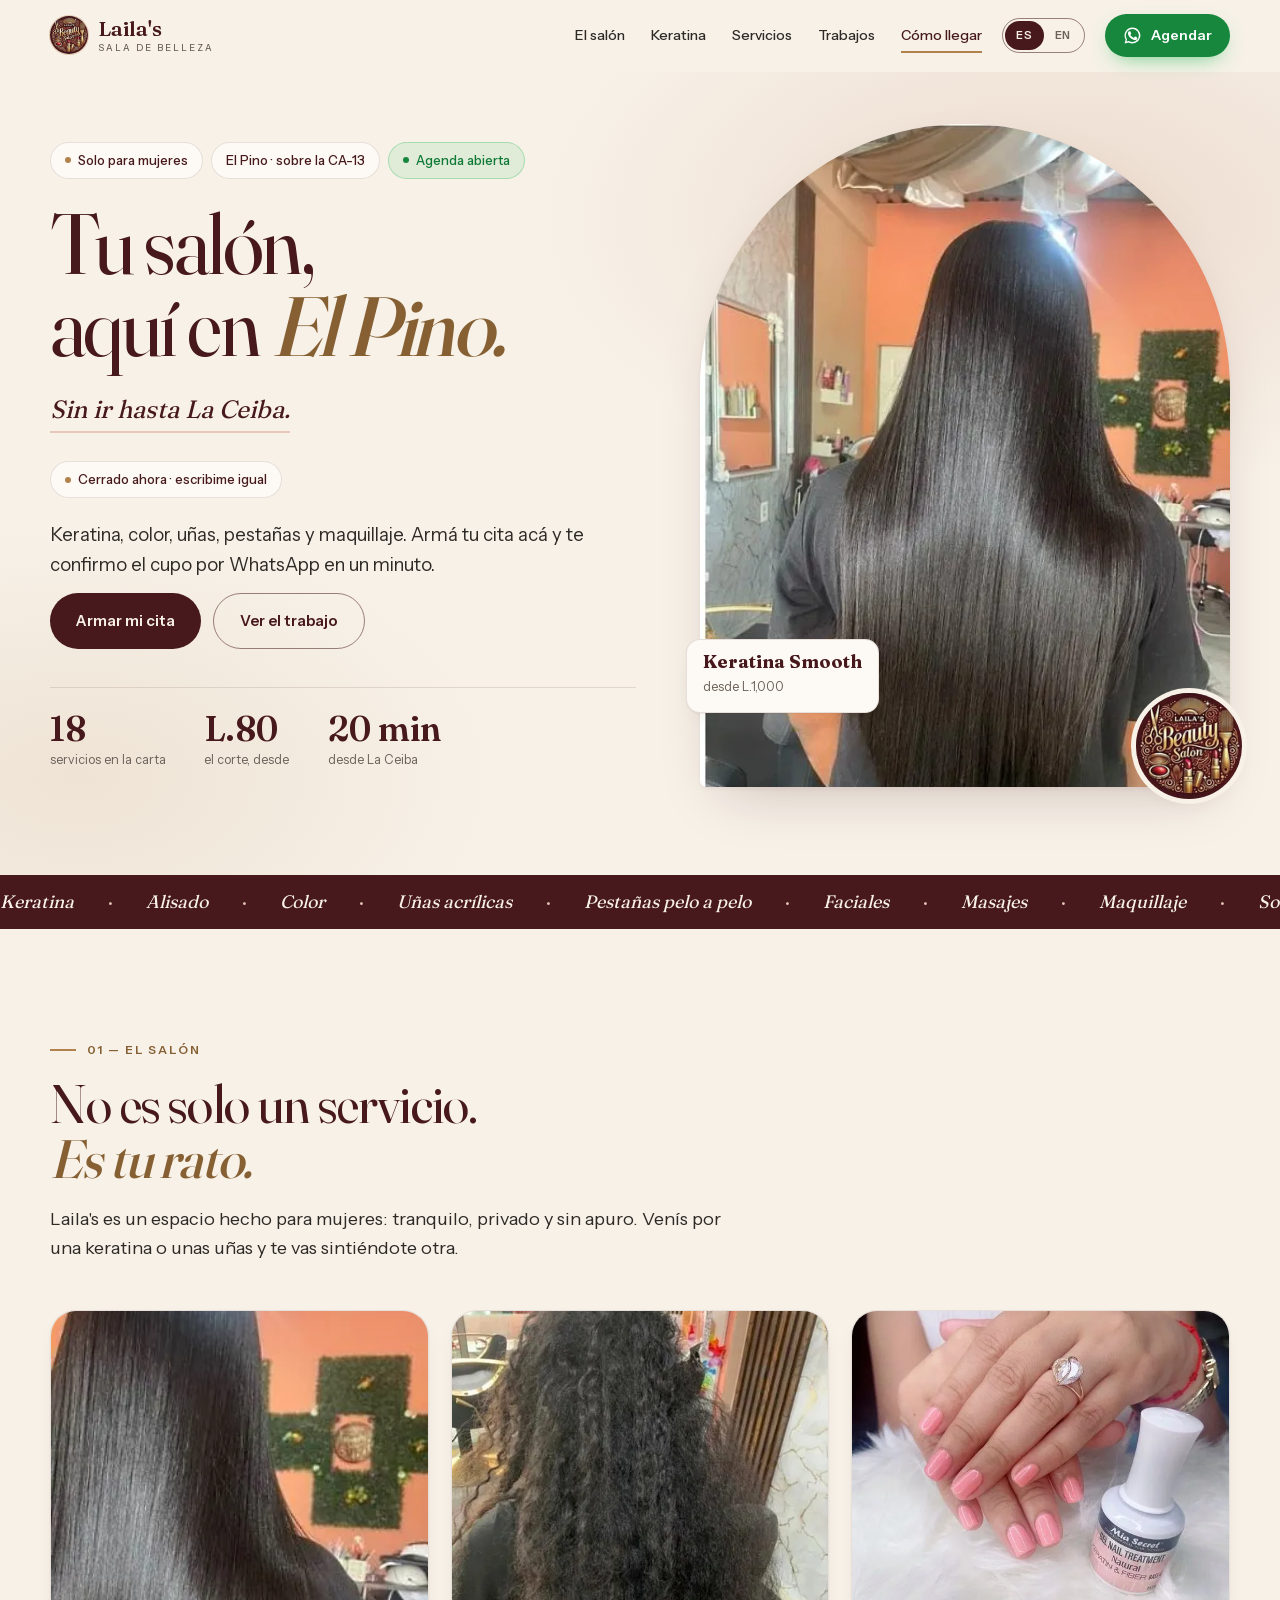
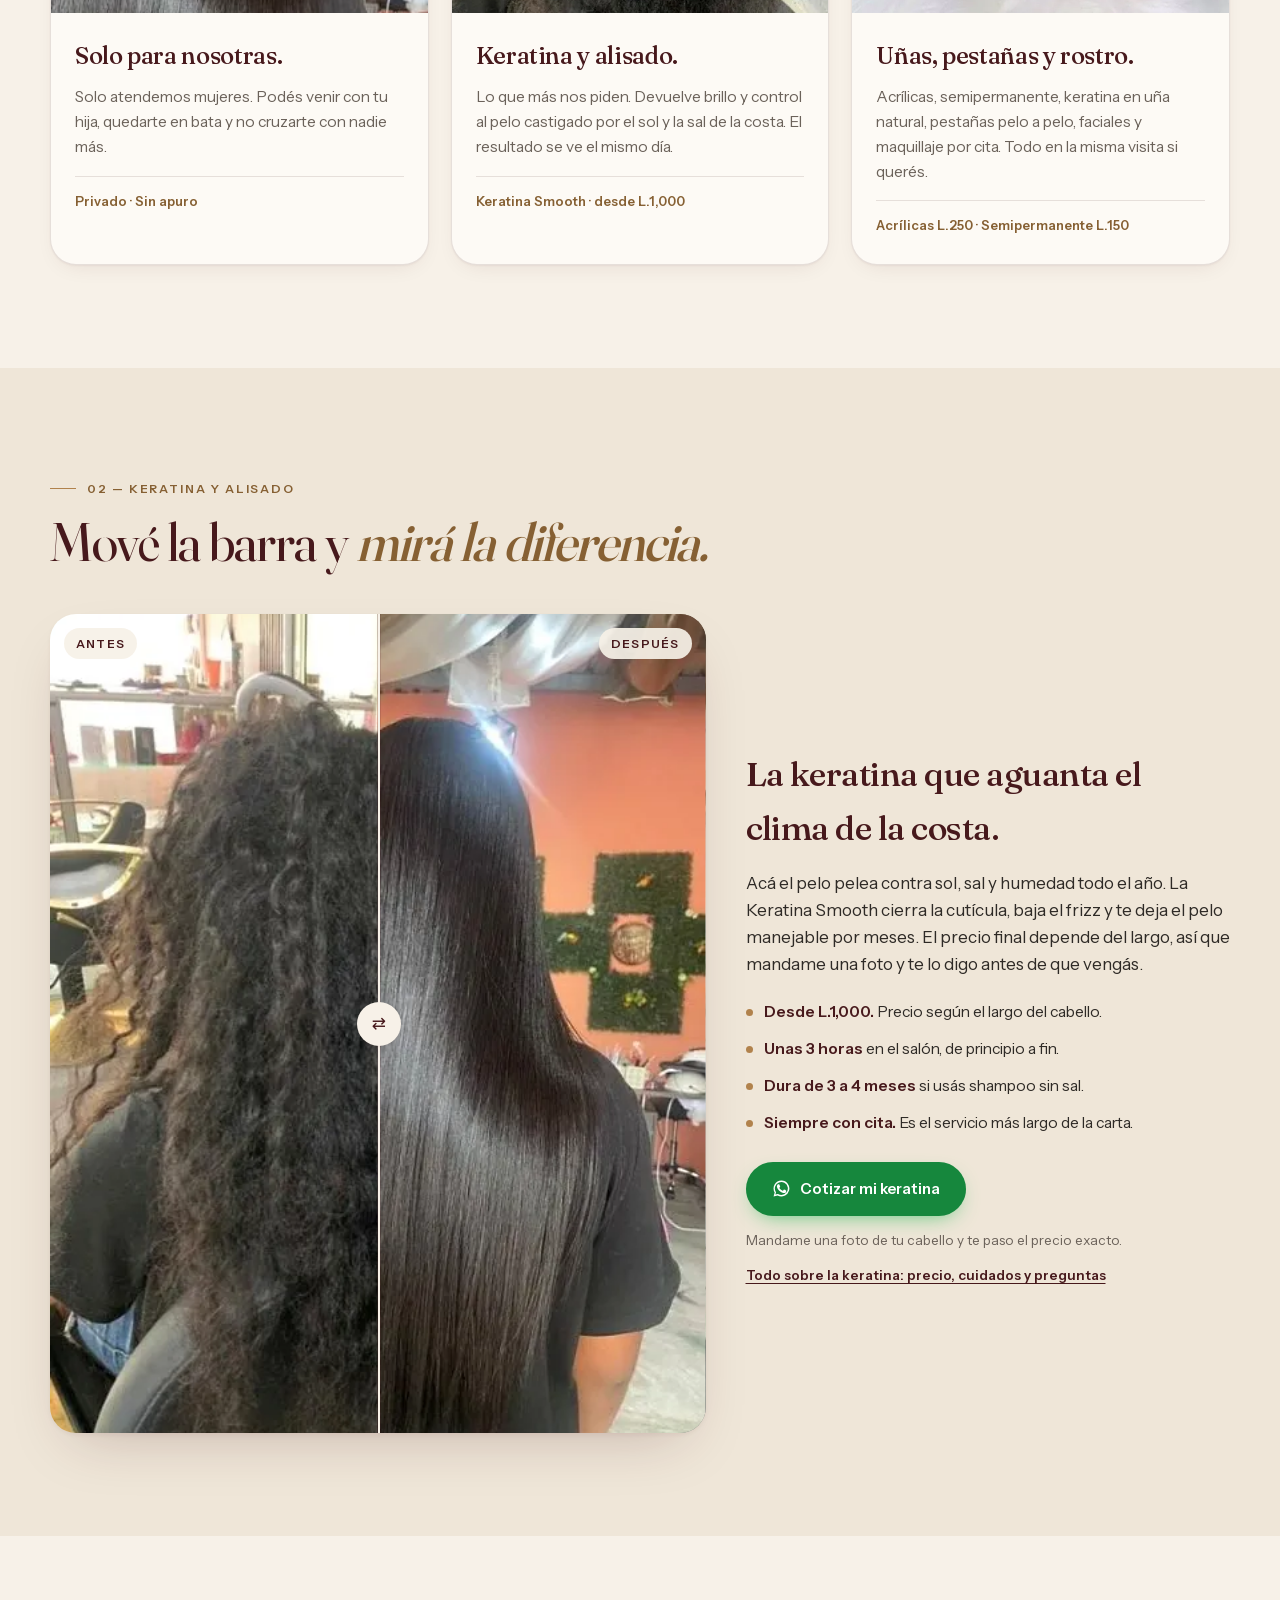
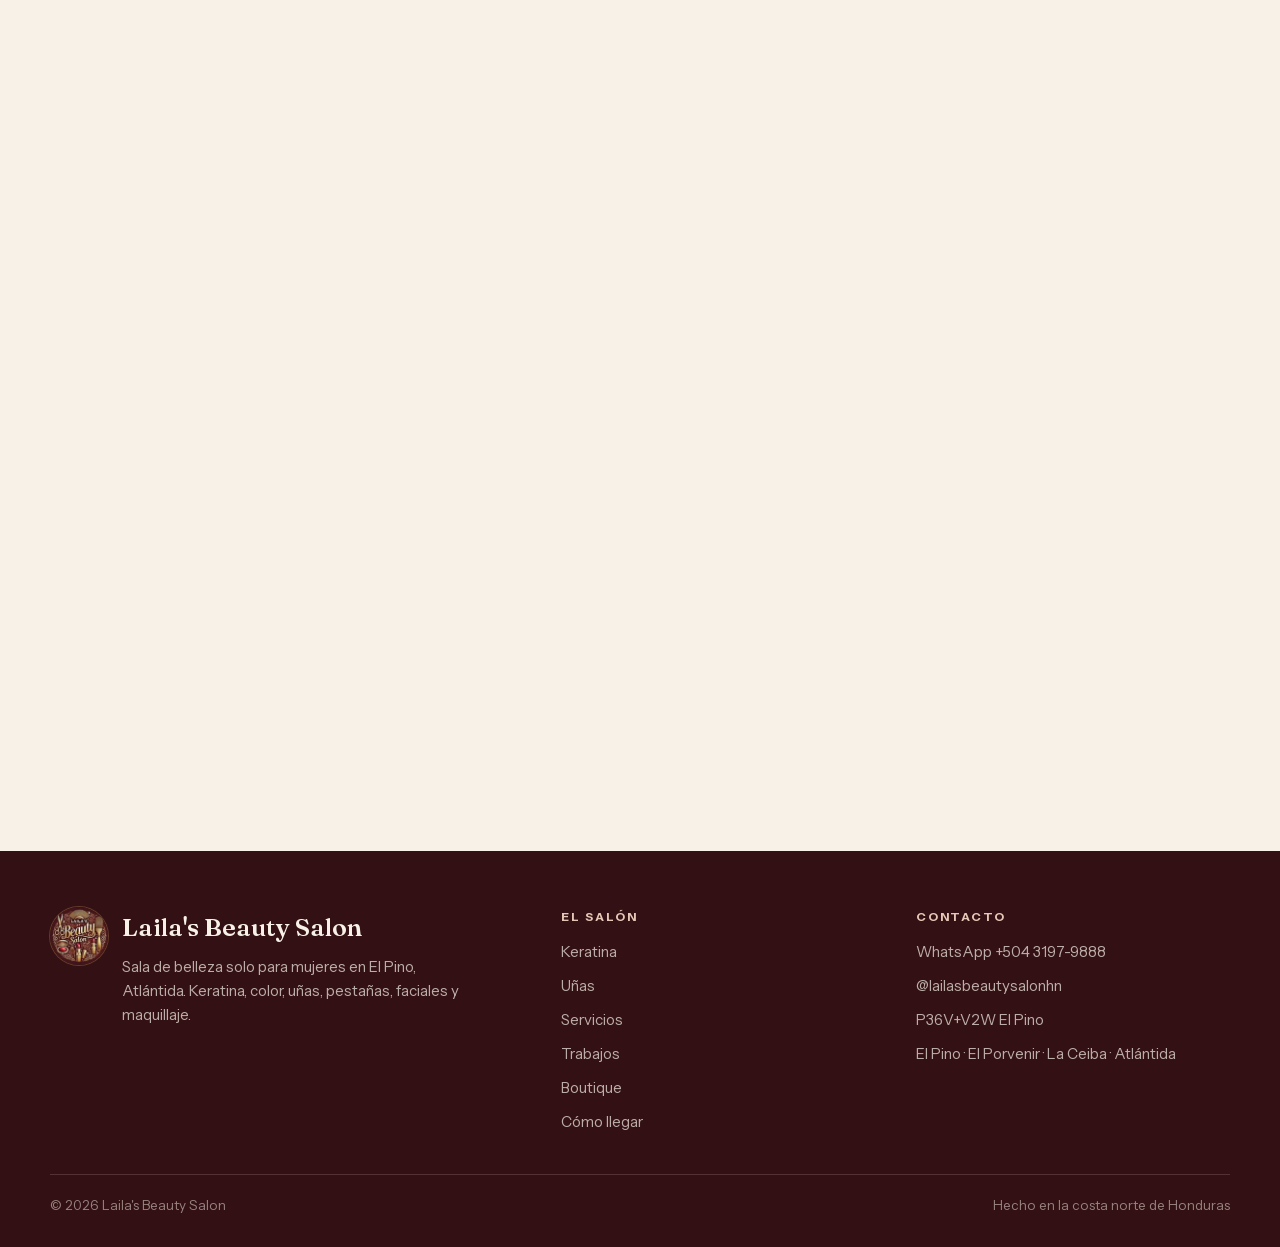
==== commit 7b8ee7a7: "Add keratina and uñas service pages; repo checker; docs The 2026 research ranked dedicated service p" ====
--- a/index.html
+++ b/index.html
@@ -24,9 +24,9 @@
 
   <link rel="preload" href="assets/fonts/Fraunces.woff2" as="font" type="font/woff2" crossorigin>
   <link rel="preload" href="assets/fonts/InstrumentSans.woff2" as="font" type="font/woff2" crossorigin>
-  <link rel="preload" href="assets/img/work/keratina-despues.jpg" as="image" fetchpriority="high">
+  <link rel="preload" href="assets/img/work/keratina-despues.webp" as="image" type="image/webp" fetchpriority="high">
   <script>document.documentElement.classList.add('js')</script>
-  <link rel="stylesheet" href="css/style.css">
+  <link rel="stylesheet" href="css/style.css?v=27bfb7c552">
 
   <script type="application/ld+json">
   {
@@ -145,7 +145,7 @@
         <p class="hero__hook" data-i18n="hero.hook">Sin ir hasta La Ceiba.</p>
 
         <p class="hero__contact">
-          <a class="hero__wa js-wa-plain" href="#" target="_blank" rel="noopener"><svg viewBox="0 0 24 24" fill="currentColor" aria-hidden="true"><path d="M17.5 14.4c-.3-.2-1.7-.9-2-1-.3-.1-.5-.1-.7.1-.2.3-.7 1-.9 1.2-.2.2-.3.2-.6.1-.3-.2-1.2-.5-2.3-1.4-.9-.8-1.4-1.7-1.6-2-.2-.3 0-.5.1-.6l.5-.5c.1-.2.2-.3.3-.5 0-.2 0-.4-.1-.5 0-.2-.7-1.6-.9-2.2-.2-.6-.5-.5-.7-.5h-.6c-.2 0-.5.1-.8.4-.3.3-1 1-1 2.5s1.1 2.9 1.2 3.1c.1.2 2.1 3.2 5 4.4.7.3 1.2.5 1.7.6.7.2 1.3.2 1.8.1.6-.1 1.7-.7 1.9-1.4.2-.7.2-1.3.2-1.4-.1-.2-.3-.3-.5-.4z"/><path d="M12 2a10 10 0 00-8.6 15.1L2 22l5-1.3A10 10 0 1012 2zm0 18.2c-1.6 0-3.1-.4-4.4-1.2l-.3-.2-3 .8.8-2.9-.2-.3A8.2 8.2 0 1112 20.2z"/></svg>WhatsApp +504 3197-9888</a>
+          <a class="hero__wa js-wa-plain" href="https://wa.me/50431979888?text=%C2%A1Hola%20Laila!%20%F0%9F%8C%BF%20Quiero%20preguntar%20por%20una%20cita." target="_blank" rel="noopener"><svg viewBox="0 0 24 24" fill="currentColor" aria-hidden="true"><path d="M17.5 14.4c-.3-.2-1.7-.9-2-1-.3-.1-.5-.1-.7.1-.2.3-.7 1-.9 1.2-.2.2-.3.2-.6.1-.3-.2-1.2-.5-2.3-1.4-.9-.8-1.4-1.7-1.6-2-.2-.3 0-.5.1-.6l.5-.5c.1-.2.2-.3.3-.5 0-.2 0-.4-.1-.5 0-.2-.7-1.6-.9-2.2-.2-.6-.5-.5-.7-.5h-.6c-.2 0-.5.1-.8.4-.3.3-1 1-1 2.5s1.1 2.9 1.2 3.1c.1.2 2.1 3.2 5 4.4.7.3 1.2.5 1.7.6.7.2 1.3.2 1.8.1.6-.1 1.7-.7 1.9-1.4.2-.7.2-1.3.2-1.4-.1-.2-.3-.3-.5-.4z"/><path d="M12 2a10 10 0 00-8.6 15.1L2 22l5-1.3A10 10 0 1012 2zm0 18.2c-1.6 0-3.1-.4-4.4-1.2l-.3-.2-3 .8.8-2.9-.2-.3A8.2 8.2 0 1112 20.2z"/></svg>WhatsApp +504 3197-9888</a>
           <span class="pill" id="openNow" hidden></span>
         </p>
         <p class="hero__sub" data-i18n="hero.sub">Keratina, color, uñas, pestañas y maquillaje. Armá tu cita acá y te confirmo el cupo por WhatsApp en un minuto.</p>
@@ -246,11 +246,12 @@
             <li><i></i><span data-i18n="ba.f3"><b>Dura de 3 a 4 meses</b> si usás shampoo sin sal.</span></li>
             <li><i></i><span data-i18n="ba.f4"><b>Siempre con cita.</b> Es el servicio más largo de la carta.</span></li>
           </ul>
-          <a href="#" class="btn btn--wa js-wa-keratina">
+          <a href="https://wa.me/50431979888?text=%C2%A1Hola%20Laila!%20%F0%9F%8C%BF%20Quiero%20cotizar%20una%20keratina.%20Ac%C3%A1%20te%20mando%20una%20foto%20de%20mi%20cabello%3A" class="btn btn--wa js-wa-keratina" target="_blank" rel="noopener">
             <svg viewBox="0 0 24 24" fill="currentColor" aria-hidden="true"><path d="M17.5 14.4c-.3-.2-1.7-.9-2-1-.3-.1-.5-.1-.7.1-.2.3-.7 1-.9 1.2-.2.2-.3.2-.6.1-.3-.2-1.2-.5-2.3-1.4-.9-.8-1.4-1.7-1.6-2-.2-.3 0-.5.1-.6l.5-.5c.1-.2.2-.3.3-.5 0-.2 0-.4-.1-.5 0-.2-.7-1.6-.9-2.2-.2-.6-.5-.5-.7-.5h-.6c-.2 0-.5.1-.8.4-.3.3-1 1-1 2.5s1.1 2.9 1.2 3.1c.1.2 2.1 3.2 5 4.4.7.3 1.2.5 1.7.6.7.2 1.3.2 1.8.1.6-.1 1.7-.7 1.9-1.4.2-.7.2-1.3.2-1.4-.1-.2-.3-.3-.5-.4z"/><path d="M12 2a10 10 0 00-8.6 15.1L2 22l5-1.3A10 10 0 1012 2zm0 18.2c-1.6 0-3.1-.4-4.4-1.2l-.3-.2-3 .8.8-2.9-.2-.3A8.2 8.2 0 1112 20.2z"/></svg>
             <span data-i18n="ba.cta">Cotizar mi keratina</span>
           </a>
           <p class="ba__hint" data-i18n="ba.hint">Mandame una foto de tu cabello y te paso el precio exacto.</p>
+          <p class="ba__hint"><a href="keratina/" style="text-decoration:underline;text-underline-offset:3px;color:var(--vino);font-weight:600" data-i18n="ba.more">Todo sobre la keratina: precio, cuidados y preguntas</a></p>
         </div>
       </div>
     </div>
@@ -296,6 +297,7 @@
         <!--/PRERENDER:services-->
       </ul>
           <p class="menu__note" data-i18n="menu.note">Estos son los precios que Laila publica en Instagram y pueden cambiar según el largo del cabello, el diseño o el producto. Lo que dice <b>a consultar</b> se cotiza por WhatsApp, es rápido. Los tiempos son aproximados.</p>
+          <p class="menu__note" data-i18n="menu.more">Más detalle de <a href="keratina/" style="text-decoration:underline;text-underline-offset:3px;color:var(--vino);font-weight:600">keratina</a> y de <a href="unas/" style="text-decoration:underline;text-underline-offset:3px;color:var(--vino);font-weight:600">uñas</a>, con precios, cuidados y preguntas.</p>
         </div>
 
         <aside class="ticket reveal" aria-label="Tu cita">
@@ -323,7 +325,7 @@
           <div class="ticket__preview" id="waPreview" aria-live="polite" hidden></div>
 
           <div class="ticket__foot">
-            <a class="btn btn--wa btn--block" id="waBook" href="#" target="_blank" rel="noopener">
+            <a class="btn btn--wa btn--block" id="waBook" href="https://wa.me/50431979888?text=%C2%A1Hola%20Laila!%20%F0%9F%8C%BF%20Quiero%20preguntar%20por%20una%20cita." target="_blank" rel="noopener">
               <svg viewBox="0 0 24 24" fill="currentColor" aria-hidden="true"><path d="M17.5 14.4c-.3-.2-1.7-.9-2-1-.3-.1-.5-.1-.7.1-.2.3-.7 1-.9 1.2-.2.2-.3.2-.6.1-.3-.2-1.2-.5-2.3-1.4-.9-.8-1.4-1.7-1.6-2-.2-.3 0-.5.1-.6l.5-.5c.1-.2.2-.3.3-.5 0-.2 0-.4-.1-.5 0-.2-.7-1.6-.9-2.2-.2-.6-.5-.5-.7-.5h-.6c-.2 0-.5.1-.8.4-.3.3-1 1-1 2.5s1.1 2.9 1.2 3.1c.1.2 2.1 3.2 5 4.4.7.3 1.2.5 1.7.6.7.2 1.3.2 1.8.1.6-.1 1.7-.7 1.9-1.4.2-.7.2-1.3.2-1.4-.1-.2-.3-.3-.5-.4z"/><path d="M12 2a10 10 0 00-8.6 15.1L2 22l5-1.3A10 10 0 1012 2zm0 18.2c-1.6 0-3.1-.4-4.4-1.2l-.3-.2-3 .8.8-2.9-.2-.3A8.2 8.2 0 1112 20.2z"/></svg>
               <span id="waBookLabel">Escribime por WhatsApp</span>
             </a>
@@ -414,7 +416,7 @@
             <b>+504 3197-9888</b>
           </div>
           <div style="display:flex;gap:11px;flex-wrap:wrap;margin-top:22px">
-            <a class="btn btn--wa js-wa-plain" href="#" target="_blank" rel="noopener">
+            <a class="btn btn--wa js-wa-plain" href="https://wa.me/50431979888?text=%C2%A1Hola%20Laila!%20%F0%9F%8C%BF%20Quiero%20preguntar%20por%20una%20cita." target="_blank" rel="noopener">
               <svg viewBox="0 0 24 24" fill="currentColor" aria-hidden="true"><path d="M17.5 14.4c-.3-.2-1.7-.9-2-1-.3-.1-.5-.1-.7.1-.2.3-.7 1-.9 1.2-.2.2-.3.2-.6.1-.3-.2-1.2-.5-2.3-1.4-.9-.8-1.4-1.7-1.6-2-.2-.3 0-.5.1-.6l.5-.5c.1-.2.2-.3.3-.5 0-.2 0-.4-.1-.5 0-.2-.7-1.6-.9-2.2-.2-.6-.5-.5-.7-.5h-.6c-.2 0-.5.1-.8.4-.3.3-1 1-1 2.5s1.1 2.9 1.2 3.1c.1.2 2.1 3.2 5 4.4.7.3 1.2.5 1.7.6.7.2 1.3.2 1.8.1.6-.1 1.7-.7 1.9-1.4.2-.7.2-1.3.2-1.4-.1-.2-.3-.3-.5-.4z"/><path d="M12 2a10 10 0 00-8.6 15.1L2 22l5-1.3A10 10 0 1012 2zm0 18.2c-1.6 0-3.1-.4-4.4-1.2l-.3-.2-3 .8.8-2.9-.2-.3A8.2 8.2 0 1112 20.2z"/></svg>
               <span data-i18n="book.waBtn">Escribime ahora</span>
             </a>
@@ -454,11 +456,11 @@
           </div>
           <div class="info">
             <b data-i18n="loc.contact">Contacto</b>
-            <p><a class="js-wa-plain" href="#" target="_blank" rel="noopener">WhatsApp +504 3197-9888</a><br><a href="https://www.instagram.com/lailasbeautysalonhn" target="_blank" rel="noopener">@lailasbeautysalonhn</a></p>
+            <p><a class="js-wa-plain" href="https://wa.me/50431979888?text=%C2%A1Hola%20Laila!%20%F0%9F%8C%BF%20Quiero%20preguntar%20por%20una%20cita." target="_blank" rel="noopener">WhatsApp +504 3197-9888</a><br><a href="https://www.instagram.com/lailasbeautysalonhn" target="_blank" rel="noopener">@lailasbeautysalonhn</a></p>
           </div>
           <div style="display:flex;gap:11px;flex-wrap:wrap">
             <a class="btn btn--vino btn--sm" href="https://www.google.com/maps/search/?api=1&query=P36V%2BV2W+El+Pino+Honduras" target="_blank" rel="noopener" data-i18n="loc.maps">Abrir en Maps</a>
-            <a class="btn btn--ghost btn--sm js-wa-plain" href="#" target="_blank" rel="noopener" data-i18n="loc.ask">Preguntar cómo llegar</a>
+            <a class="btn btn--ghost btn--sm js-wa-plain" href="https://wa.me/50431979888?text=%C2%A1Hola%20Laila!%20%F0%9F%8C%BF%20Quiero%20preguntar%20por%20una%20cita." target="_blank" rel="noopener" data-i18n="loc.ask">Preguntar cómo llegar</a>
           </div>
         </div>
 
@@ -551,7 +553,8 @@
       <div>
         <h5 data-i18n="foot.h1">El salón</h5>
         <ul class="foot__links">
-          <li><a href="#keratina" data-i18n="nav.ker">Keratina</a></li>
+          <li><a href="keratina/" data-i18n="nav.ker">Keratina</a></li>
+          <li><a href="unas/" data-i18n="nav.nails">Uñas</a></li>
           <li><a href="#servicios" data-i18n="nav.menu">Servicios</a></li>
           <li><a href="#trabajos" data-i18n="nav.work">Trabajos</a></li>
           <li><a href="#boutique" data-i18n="nav.shop">Boutique</a></li>
@@ -561,7 +564,7 @@
       <div>
         <h5 data-i18n="foot.h2">Contacto</h5>
         <ul class="foot__links">
-          <li><a class="js-wa-plain" href="#" target="_blank" rel="noopener">WhatsApp +504 3197-9888</a></li>
+          <li><a class="js-wa-plain" href="https://wa.me/50431979888?text=%C2%A1Hola%20Laila!%20%F0%9F%8C%BF%20Quiero%20preguntar%20por%20una%20cita." target="_blank" rel="noopener">WhatsApp +504 3197-9888</a></li>
           <li><a href="https://www.instagram.com/lailasbeautysalonhn" target="_blank" rel="noopener">@lailasbeautysalonhn</a></li>
           <li><a href="https://www.google.com/maps/search/?api=1&query=P36V%2BV2W+El+Pino+Honduras" target="_blank" rel="noopener">P36V+V2W El Pino</a></li>
           <li data-i18n="foot.area">El Pino · El Porvenir · La Ceiba · Atlántida</li>
@@ -589,17 +592,17 @@
 <!-- ===== BARRA DE CITA (móvil) ===== -->
 <div class="cartbar" id="cartbar" aria-live="polite">
   <button class="cartbar__sum" id="cartSum" type="button"><b>—</b><span></span></button>
-  <a class="btn btn--wa" id="cartBtn" href="#" target="_blank" rel="noopener"><svg viewBox="0 0 24 24" fill="currentColor" aria-hidden="true"><path d="M17.5 14.4c-.3-.2-1.7-.9-2-1-.3-.1-.5-.1-.7.1-.2.3-.7 1-.9 1.2-.2.2-.3.2-.6.1-.3-.2-1.2-.5-2.3-1.4-.9-.8-1.4-1.7-1.6-2-.2-.3 0-.5.1-.6l.5-.5c.1-.2.2-.3.3-.5 0-.2 0-.4-.1-.5 0-.2-.7-1.6-.9-2.2-.2-.6-.5-.5-.7-.5h-.6c-.2 0-.5.1-.8.4-.3.3-1 1-1 2.5s1.1 2.9 1.2 3.1c.1.2 2.1 3.2 5 4.4.7.3 1.2.5 1.7.6.7.2 1.3.2 1.8.1.6-.1 1.7-.7 1.9-1.4.2-.7.2-1.3.2-1.4-.1-.2-.3-.3-.5-.4z"/><path d="M12 2a10 10 0 00-8.6 15.1L2 22l5-1.3A10 10 0 1012 2zm0 18.2c-1.6 0-3.1-.4-4.4-1.2l-.3-.2-3 .8.8-2.9-.2-.3A8.2 8.2 0 1112 20.2z"/></svg><span data-i18n="cart.send">Enviar</span></a>
+  <a class="btn btn--wa" id="cartBtn" href="https://wa.me/50431979888?text=%C2%A1Hola%20Laila!%20%F0%9F%8C%BF%20Quiero%20preguntar%20por%20una%20cita." target="_blank" rel="noopener"><svg viewBox="0 0 24 24" fill="currentColor" aria-hidden="true"><path d="M17.5 14.4c-.3-.2-1.7-.9-2-1-.3-.1-.5-.1-.7.1-.2.3-.7 1-.9 1.2-.2.2-.3.2-.6.1-.3-.2-1.2-.5-2.3-1.4-.9-.8-1.4-1.7-1.6-2-.2-.3 0-.5.1-.6l.5-.5c.1-.2.2-.3.3-.5 0-.2 0-.4-.1-.5 0-.2-.7-1.6-.9-2.2-.2-.6-.5-.5-.7-.5h-.6c-.2 0-.5.1-.8.4-.3.3-1 1-1 2.5s1.1 2.9 1.2 3.1c.1.2 2.1 3.2 5 4.4.7.3 1.2.5 1.7.6.7.2 1.3.2 1.8.1.6-.1 1.7-.7 1.9-1.4.2-.7.2-1.3.2-1.4-.1-.2-.3-.3-.5-.4z"/><path d="M12 2a10 10 0 00-8.6 15.1L2 22l5-1.3A10 10 0 1012 2zm0 18.2c-1.6 0-3.1-.4-4.4-1.2l-.3-.2-3 .8.8-2.9-.2-.3A8.2 8.2 0 1112 20.2z"/></svg><span data-i18n="cart.send">Enviar</span></a>
 </div>
 
 <!-- ===== FAB ===== -->
-<a class="fab js-wa-plain" id="fab" href="#" target="_blank" rel="noopener">
+<a class="fab js-wa-plain" id="fab" href="https://wa.me/50431979888?text=%C2%A1Hola%20Laila!%20%F0%9F%8C%BF%20Quiero%20preguntar%20por%20una%20cita." target="_blank" rel="noopener">
   <svg viewBox="0 0 24 24" fill="currentColor" aria-hidden="true"><path d="M17.5 14.4c-.3-.2-1.7-.9-2-1-.3-.1-.5-.1-.7.1-.2.3-.7 1-.9 1.2-.2.2-.3.2-.6.1-.3-.2-1.2-.5-2.3-1.4-.9-.8-1.4-1.7-1.6-2-.2-.3 0-.5.1-.6l.5-.5c.1-.2.2-.3.3-.5 0-.2 0-.4-.1-.5 0-.2-.7-1.6-.9-2.2-.2-.6-.5-.5-.7-.5h-.6c-.2 0-.5.1-.8.4-.3.3-1 1-1 2.5s1.1 2.9 1.2 3.1c.1.2 2.1 3.2 5 4.4.7.3 1.2.5 1.7.6.7.2 1.3.2 1.8.1.6-.1 1.7-.7 1.9-1.4.2-.7.2-1.3.2-1.4-.1-.2-.3-.3-.5-.4z"/><path d="M12 2a10 10 0 00-8.6 15.1L2 22l5-1.3A10 10 0 1012 2zm0 18.2c-1.6 0-3.1-.4-4.4-1.2l-.3-.2-3 .8.8-2.9-.2-.3A8.2 8.2 0 1112 20.2z"/></svg>
   <span data-i18n="fab.label">Agendar</span>
 </a>
 
-<script src="js/data.js"></script>
-<script src="js/i18n.js"></script>
-<script src="js/main.js"></script>
+<script src="js/data.js?v=b28e2e80bd"></script>
+<script src="js/i18n.js?v=546d79312b"></script>
+<script src="js/main.js?v=089518087b"></script>
 </body>
 </html>
